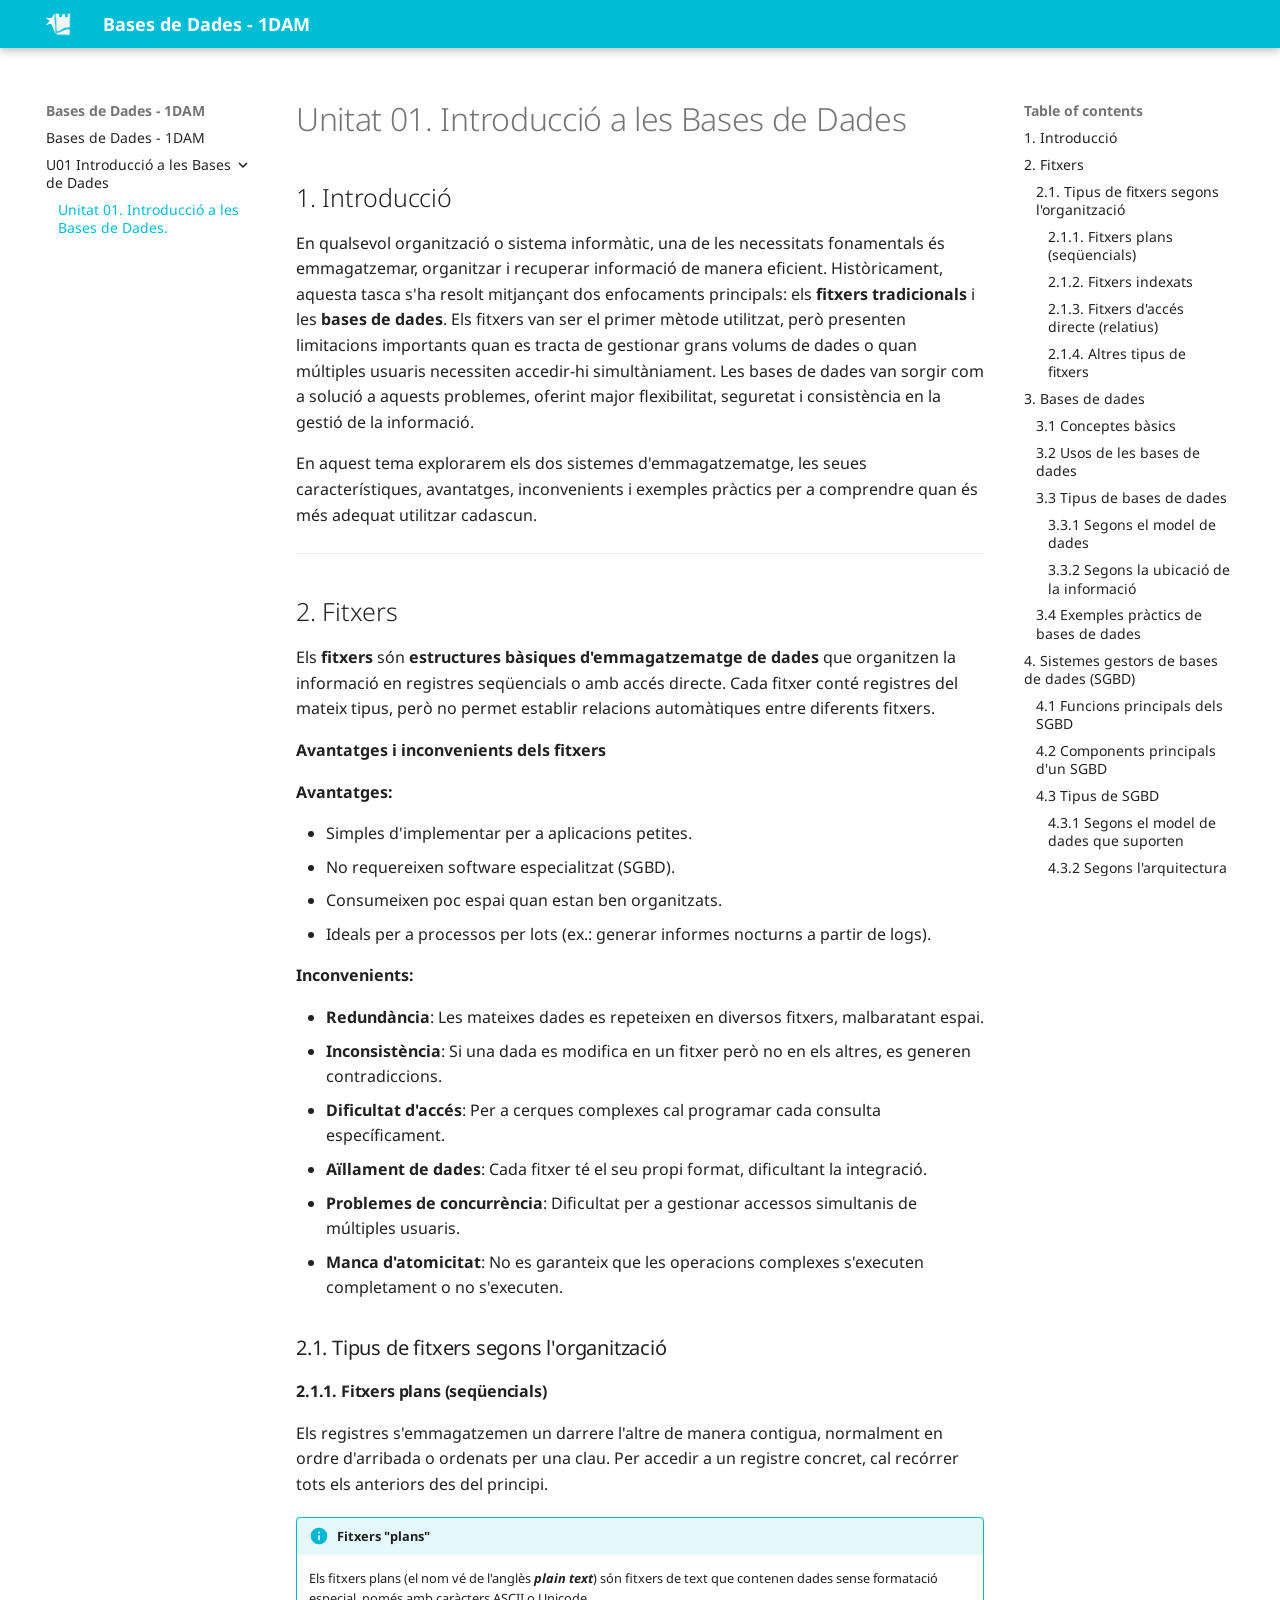
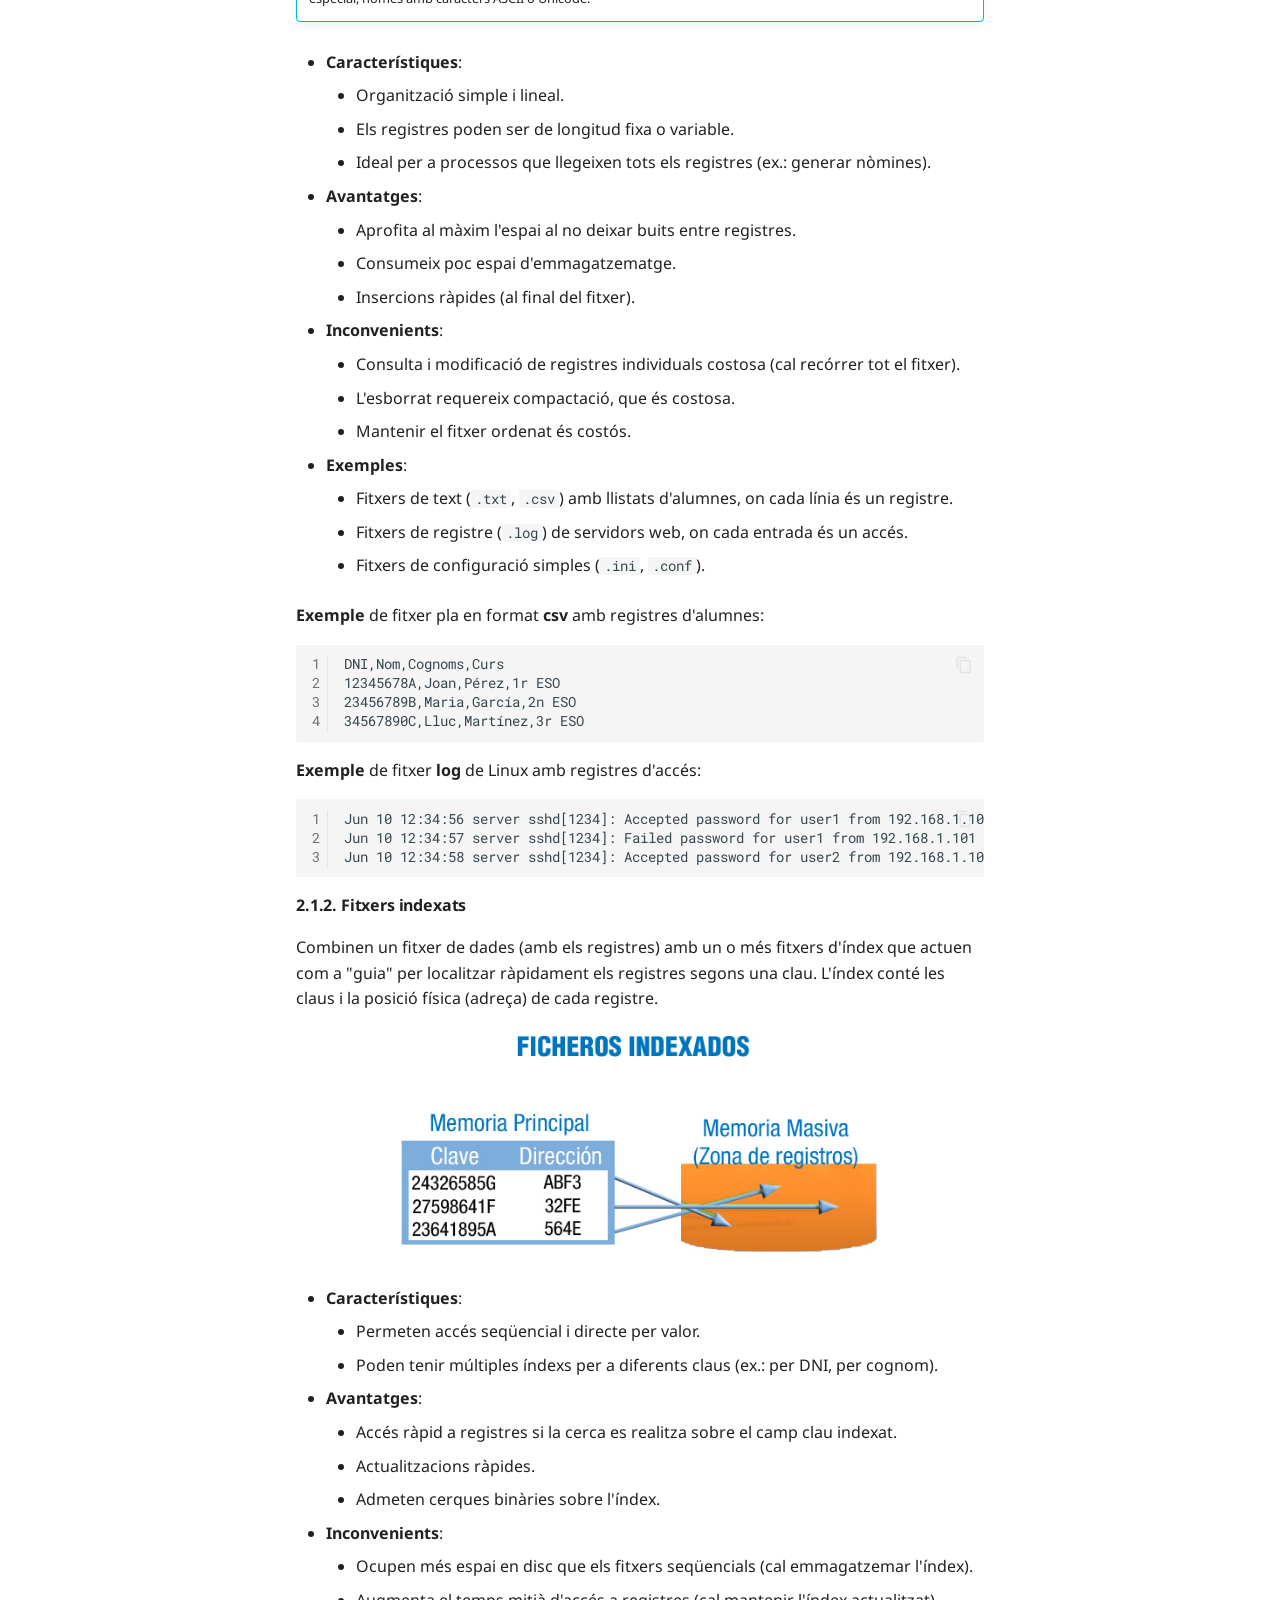
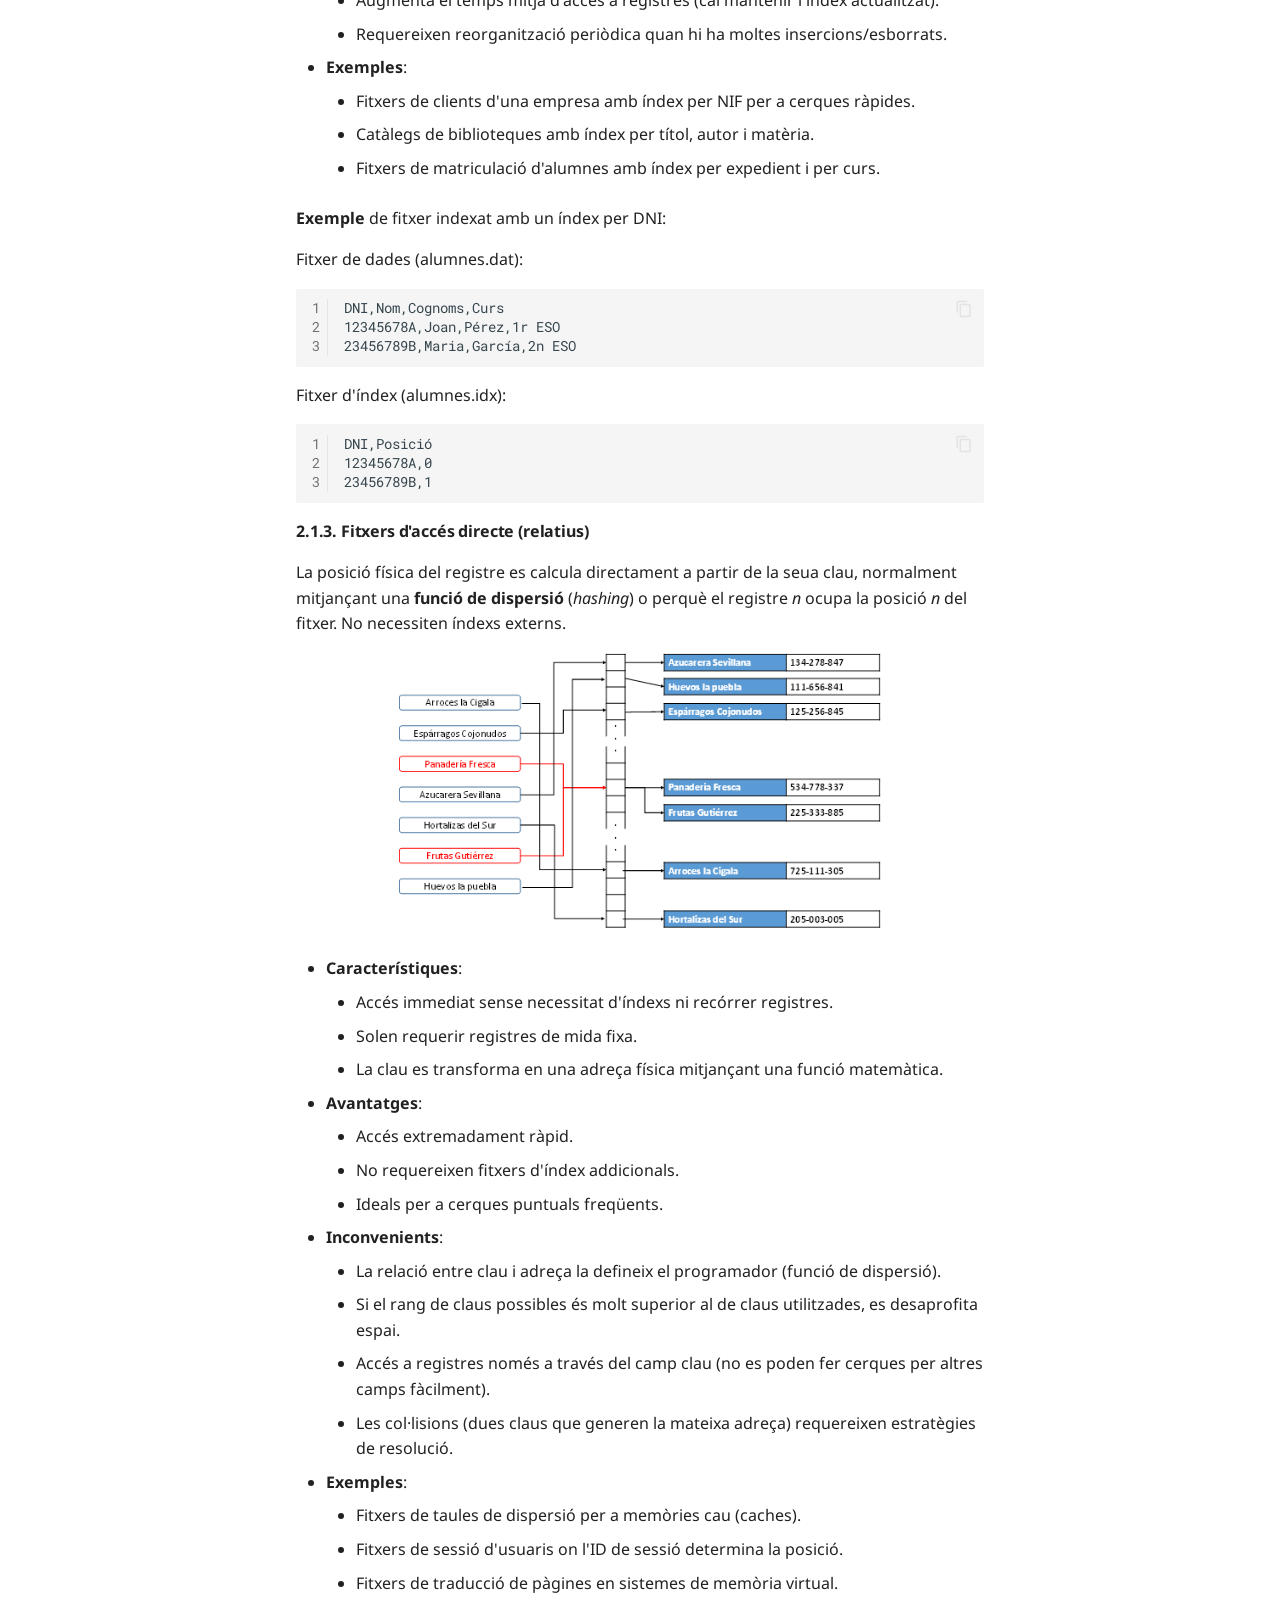
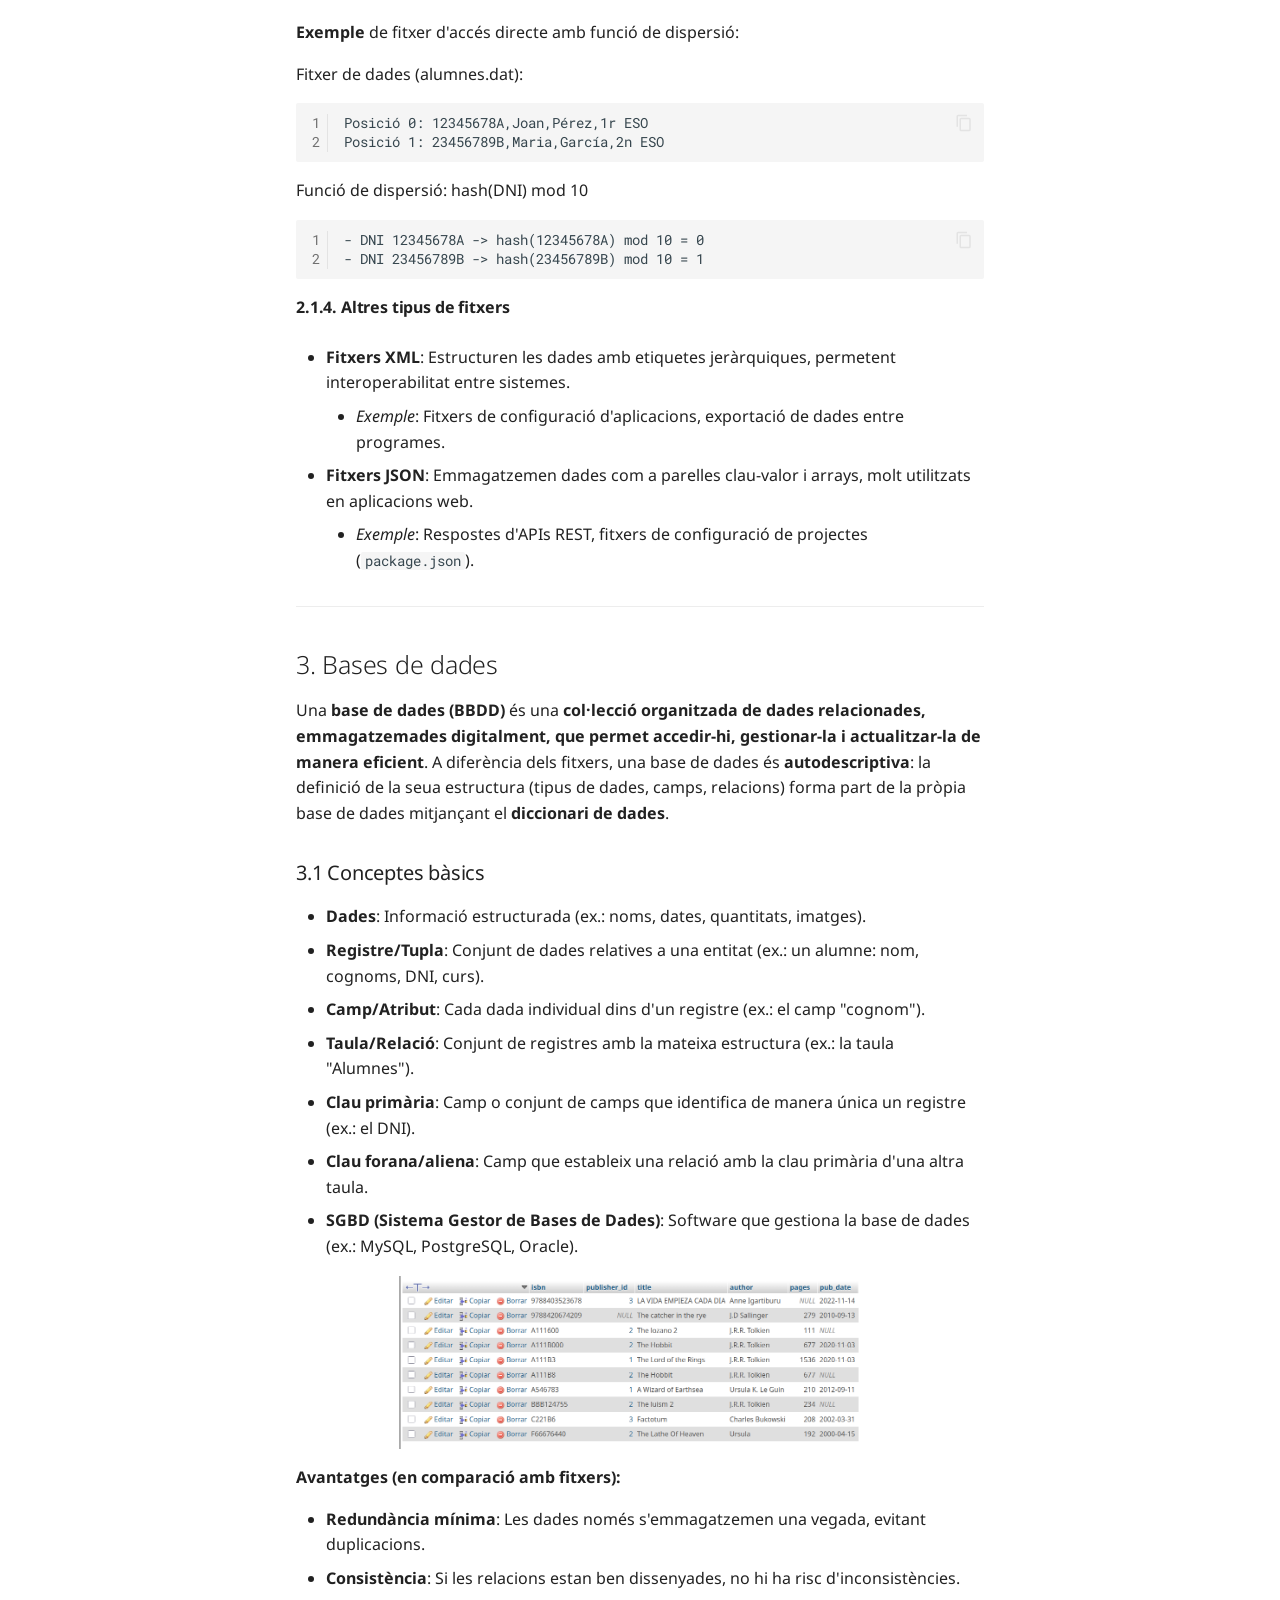
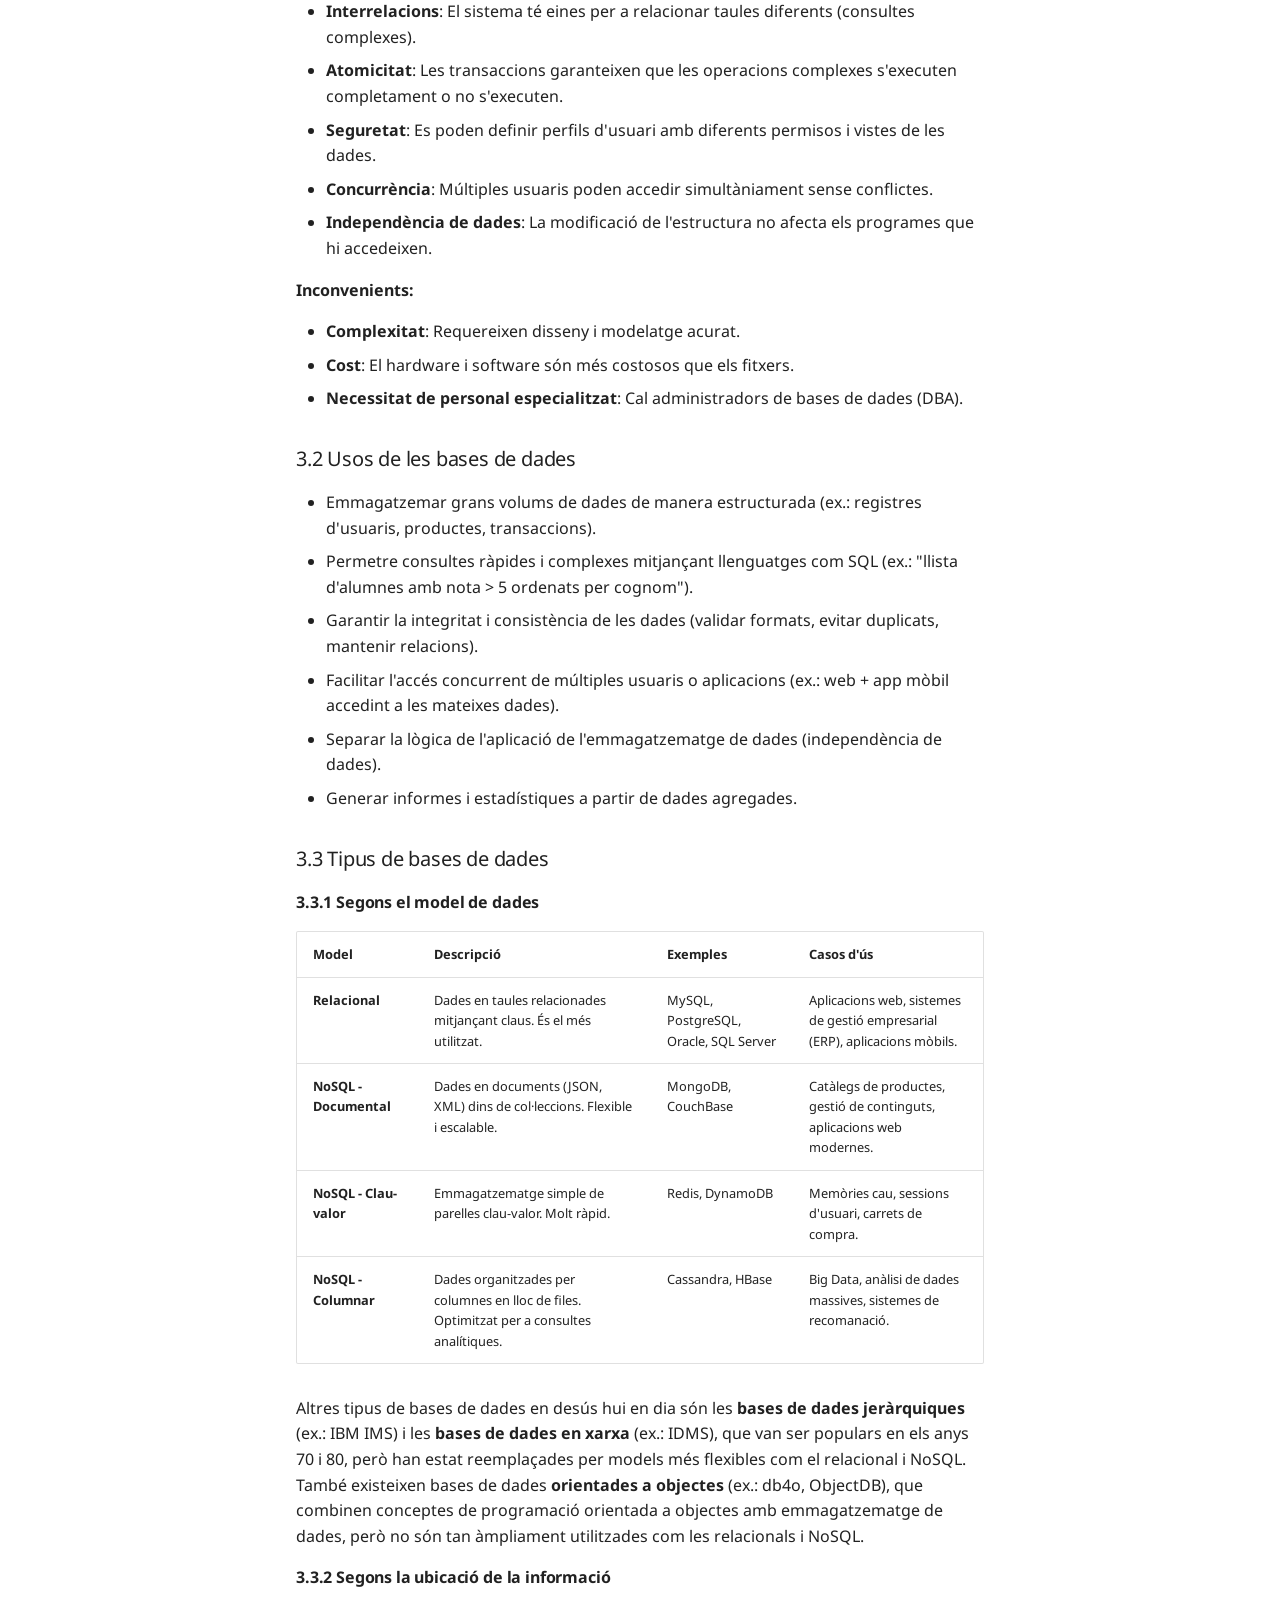
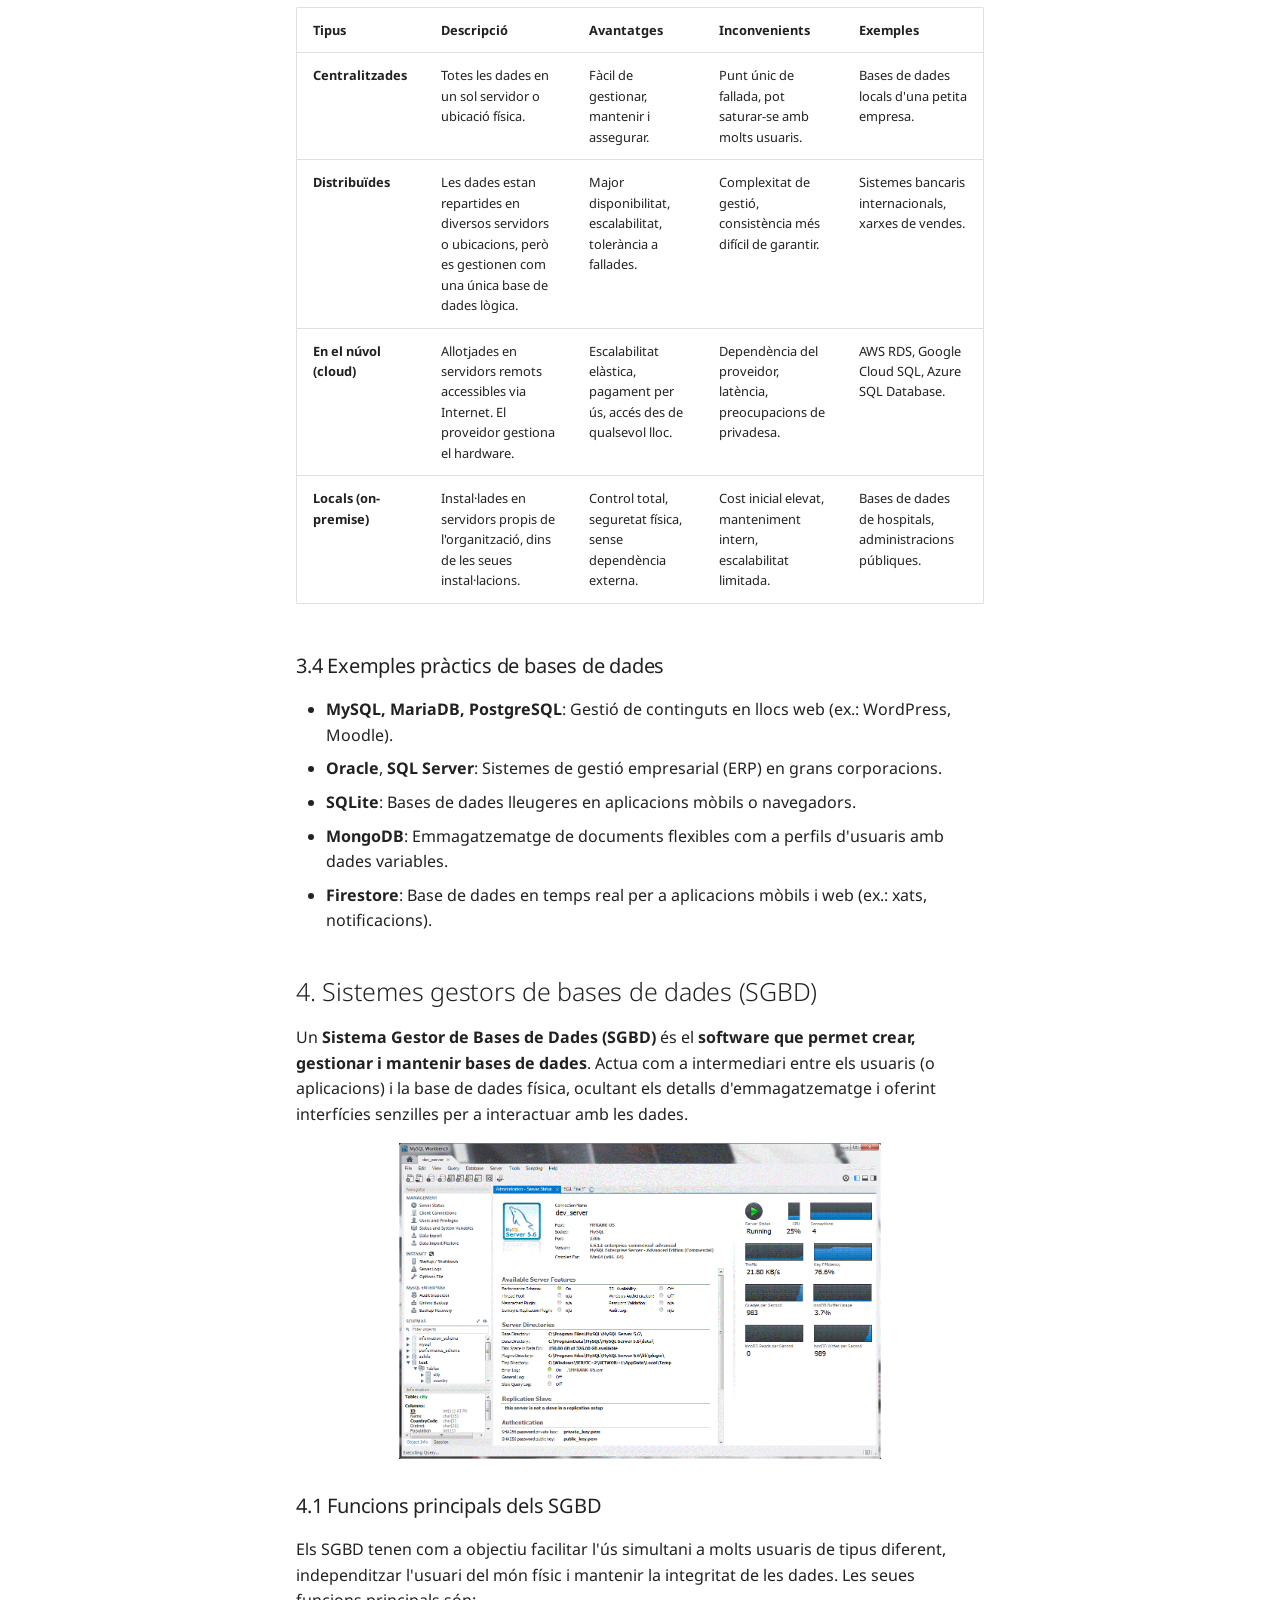
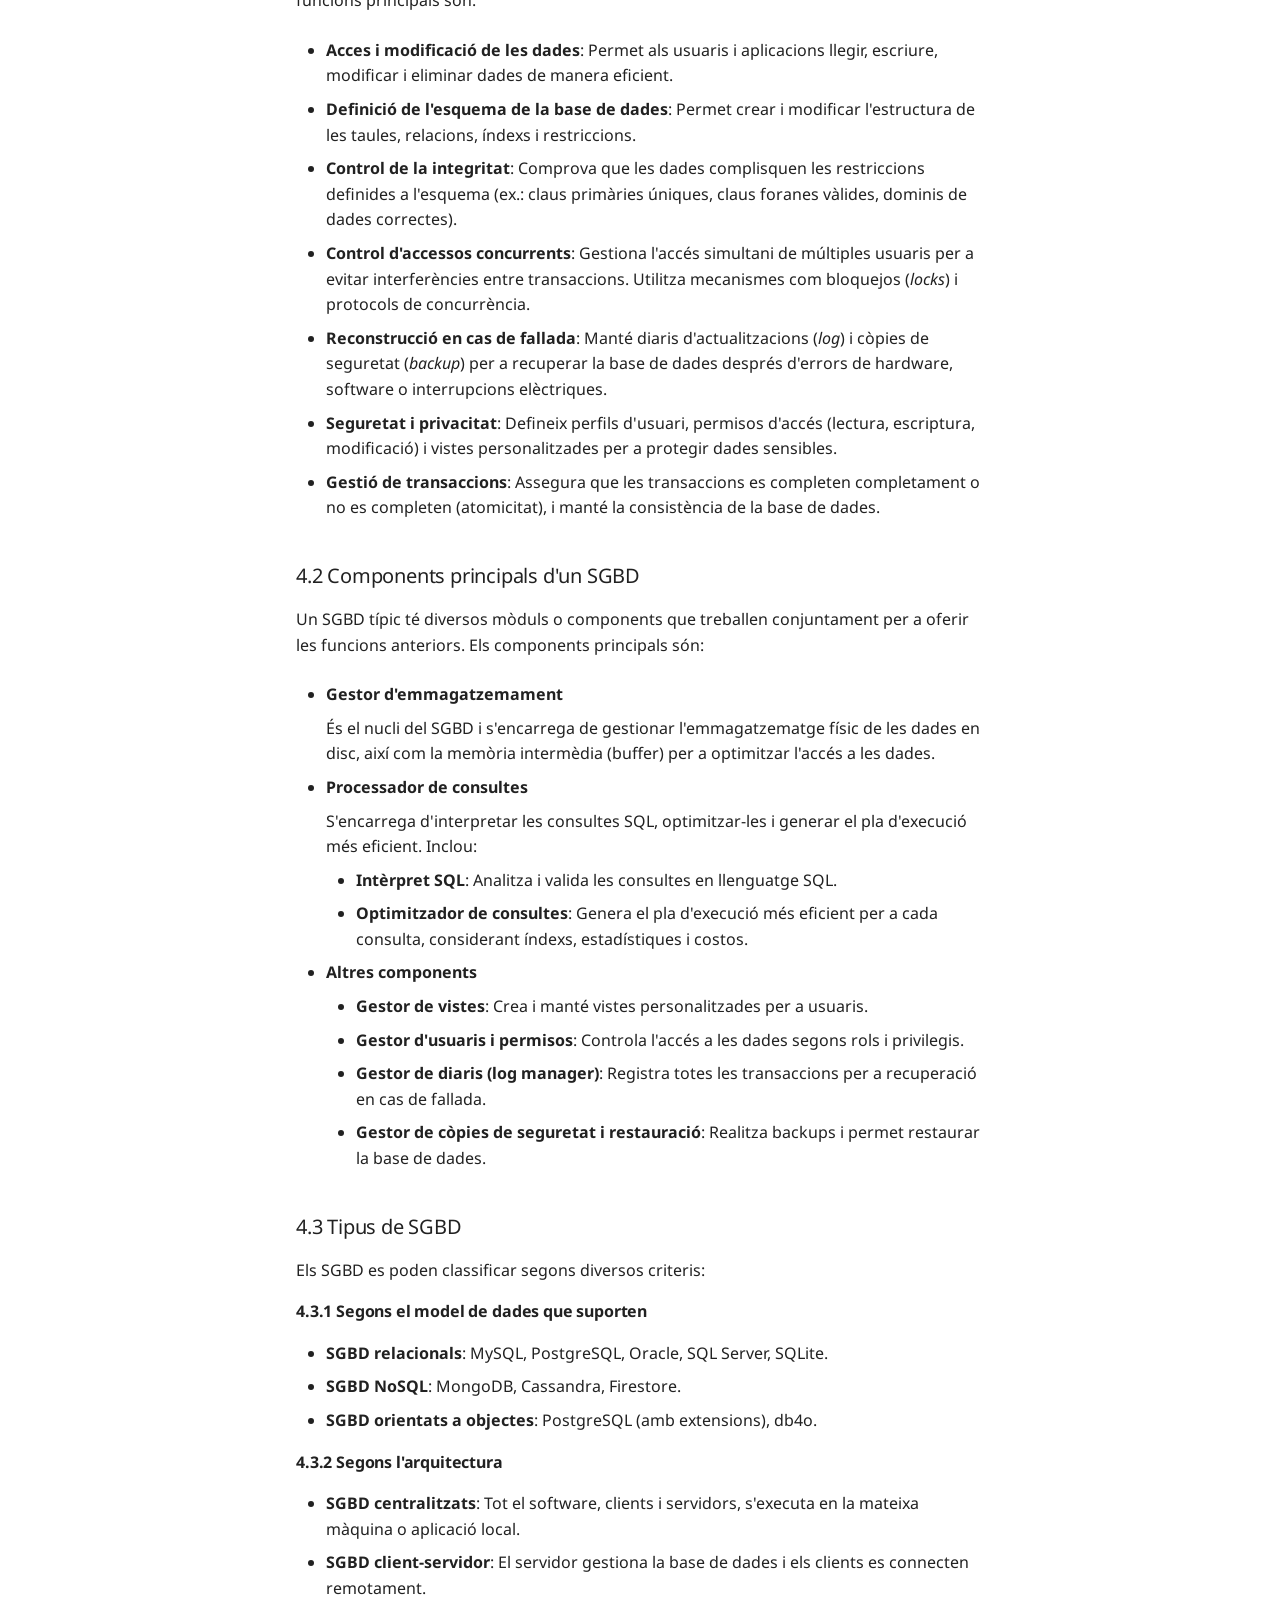
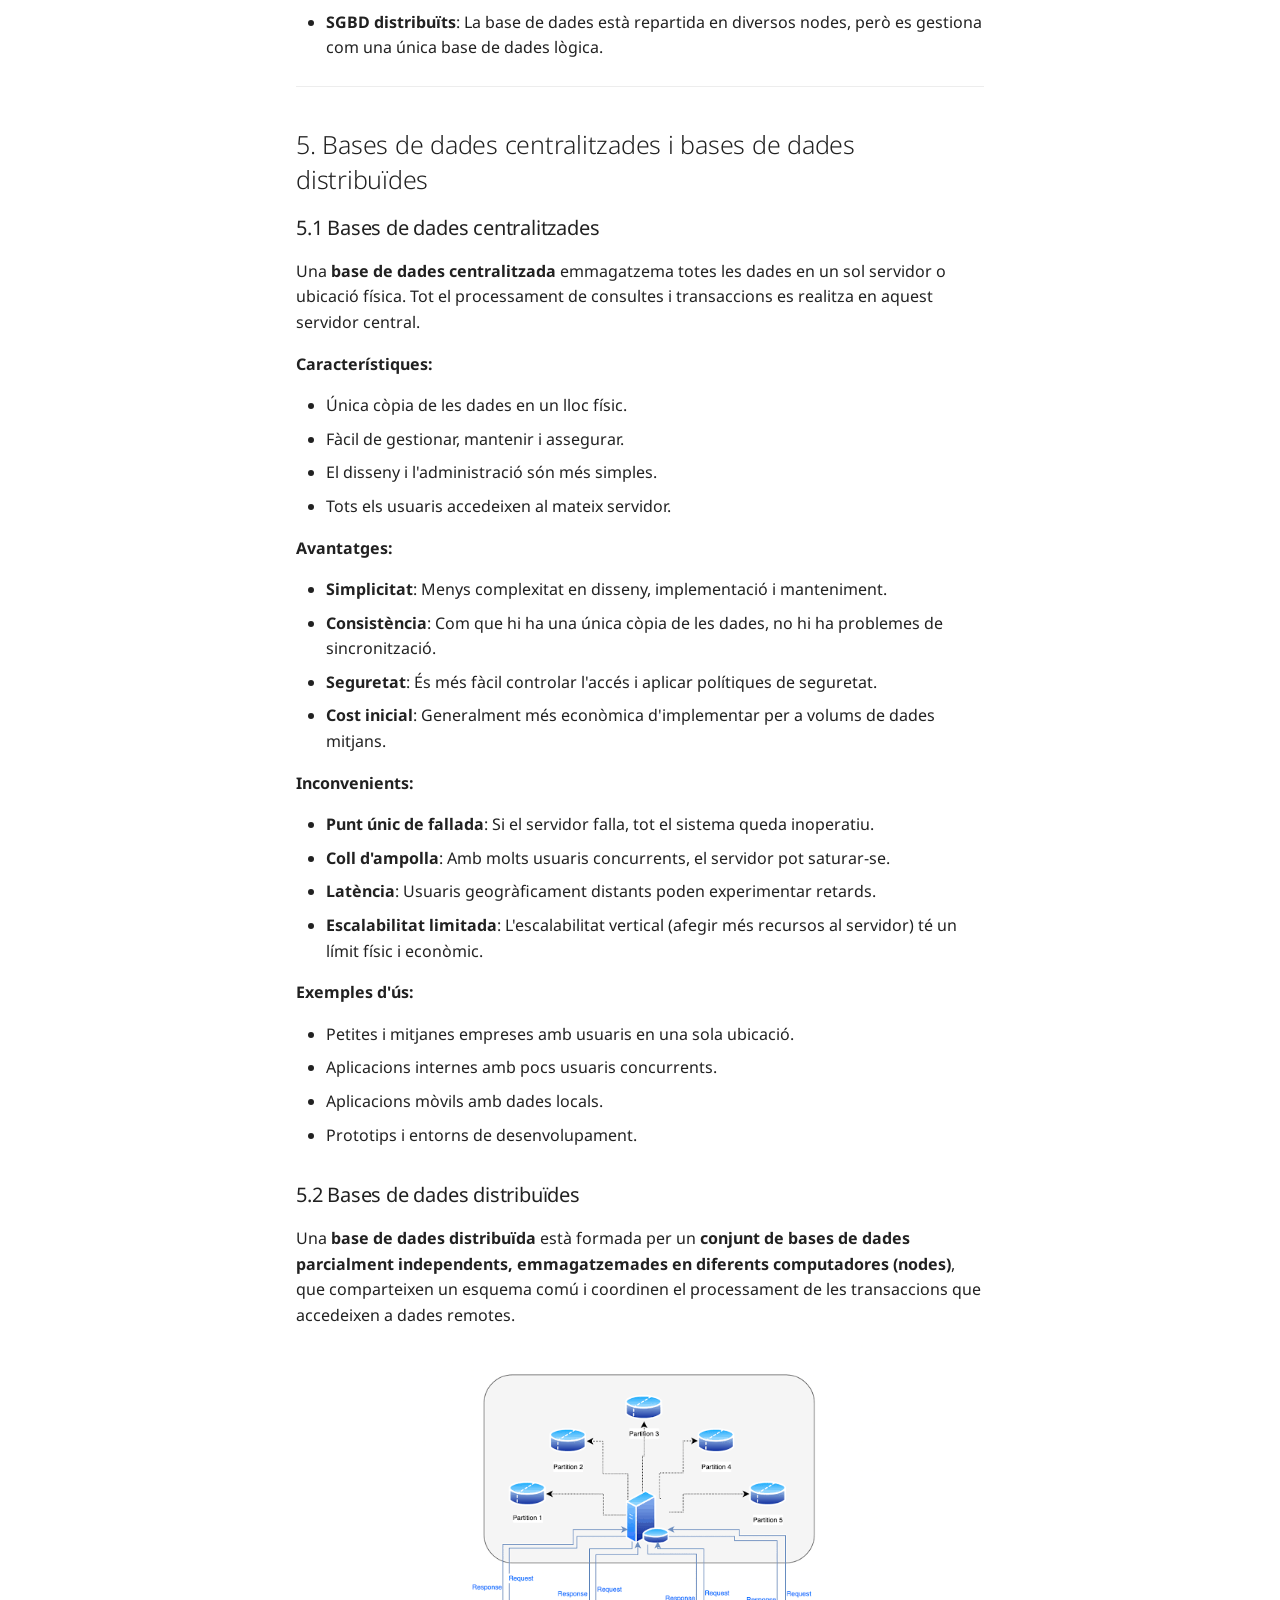
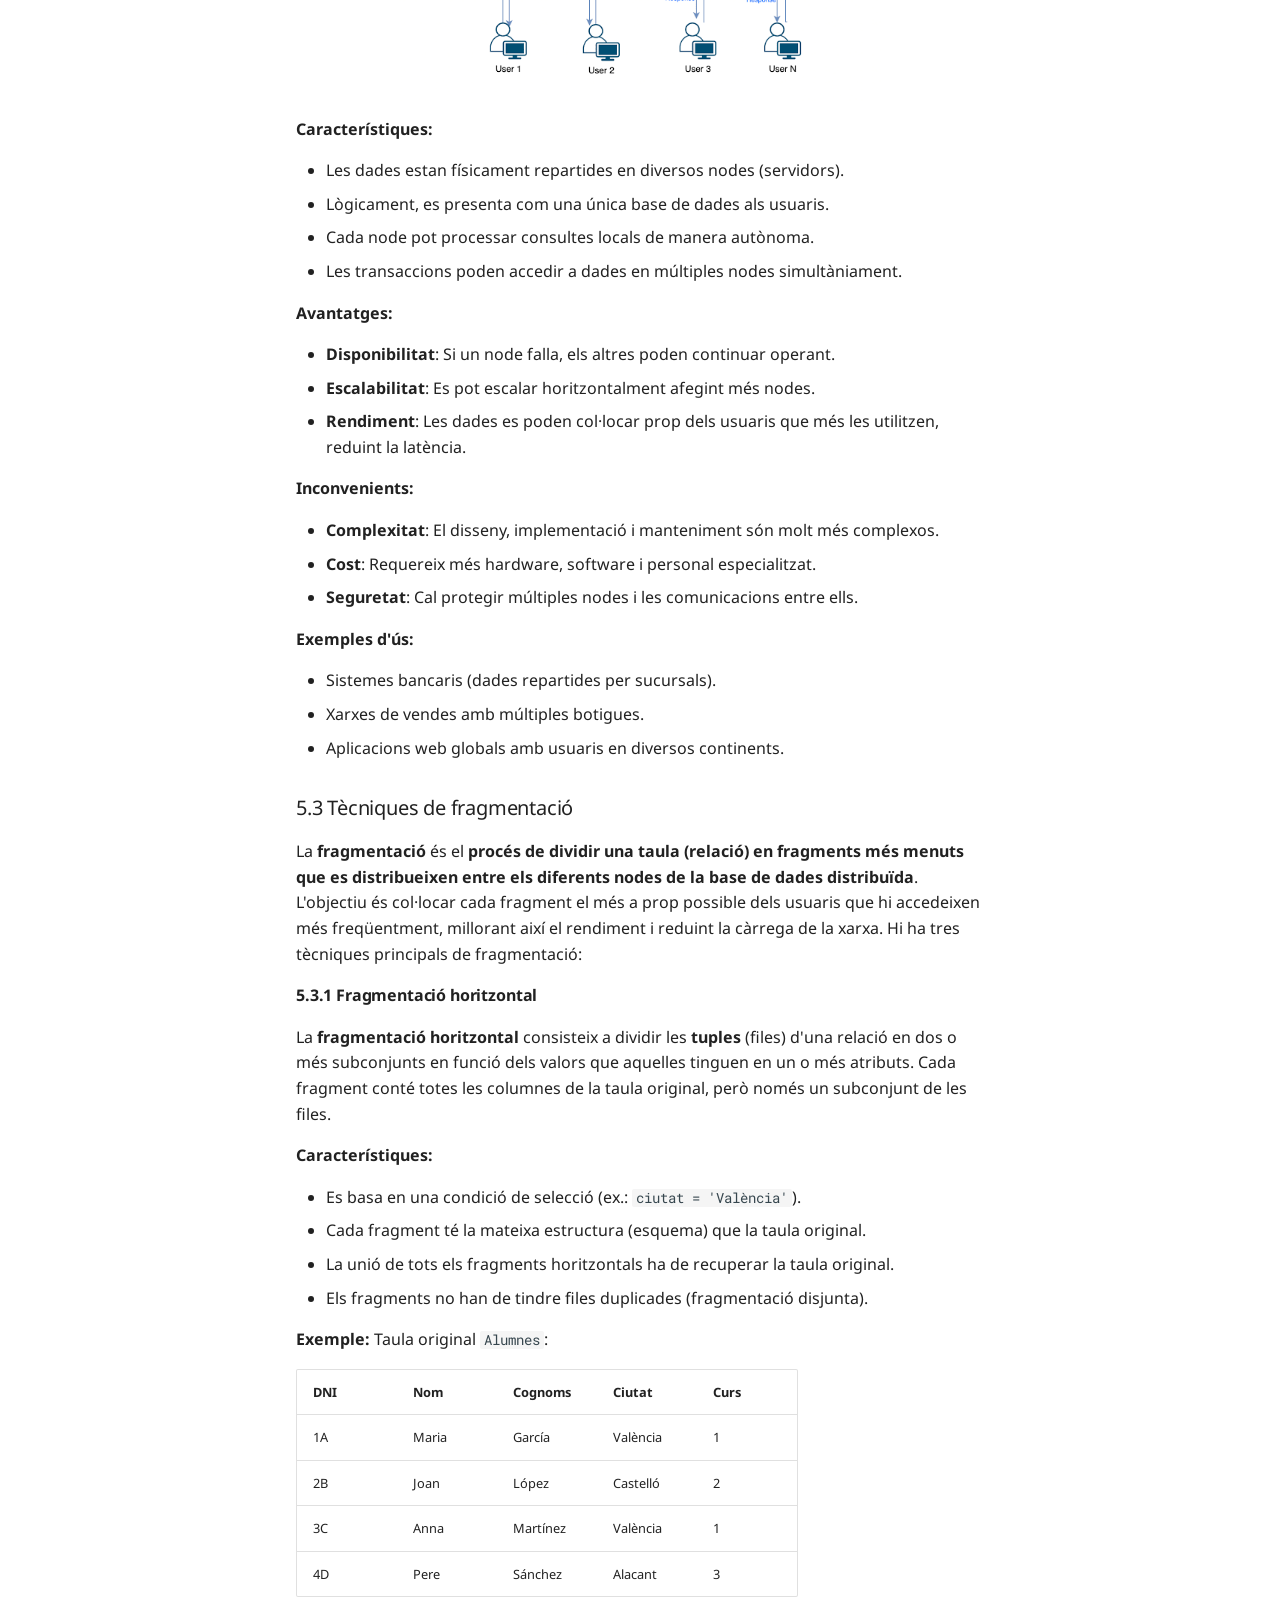
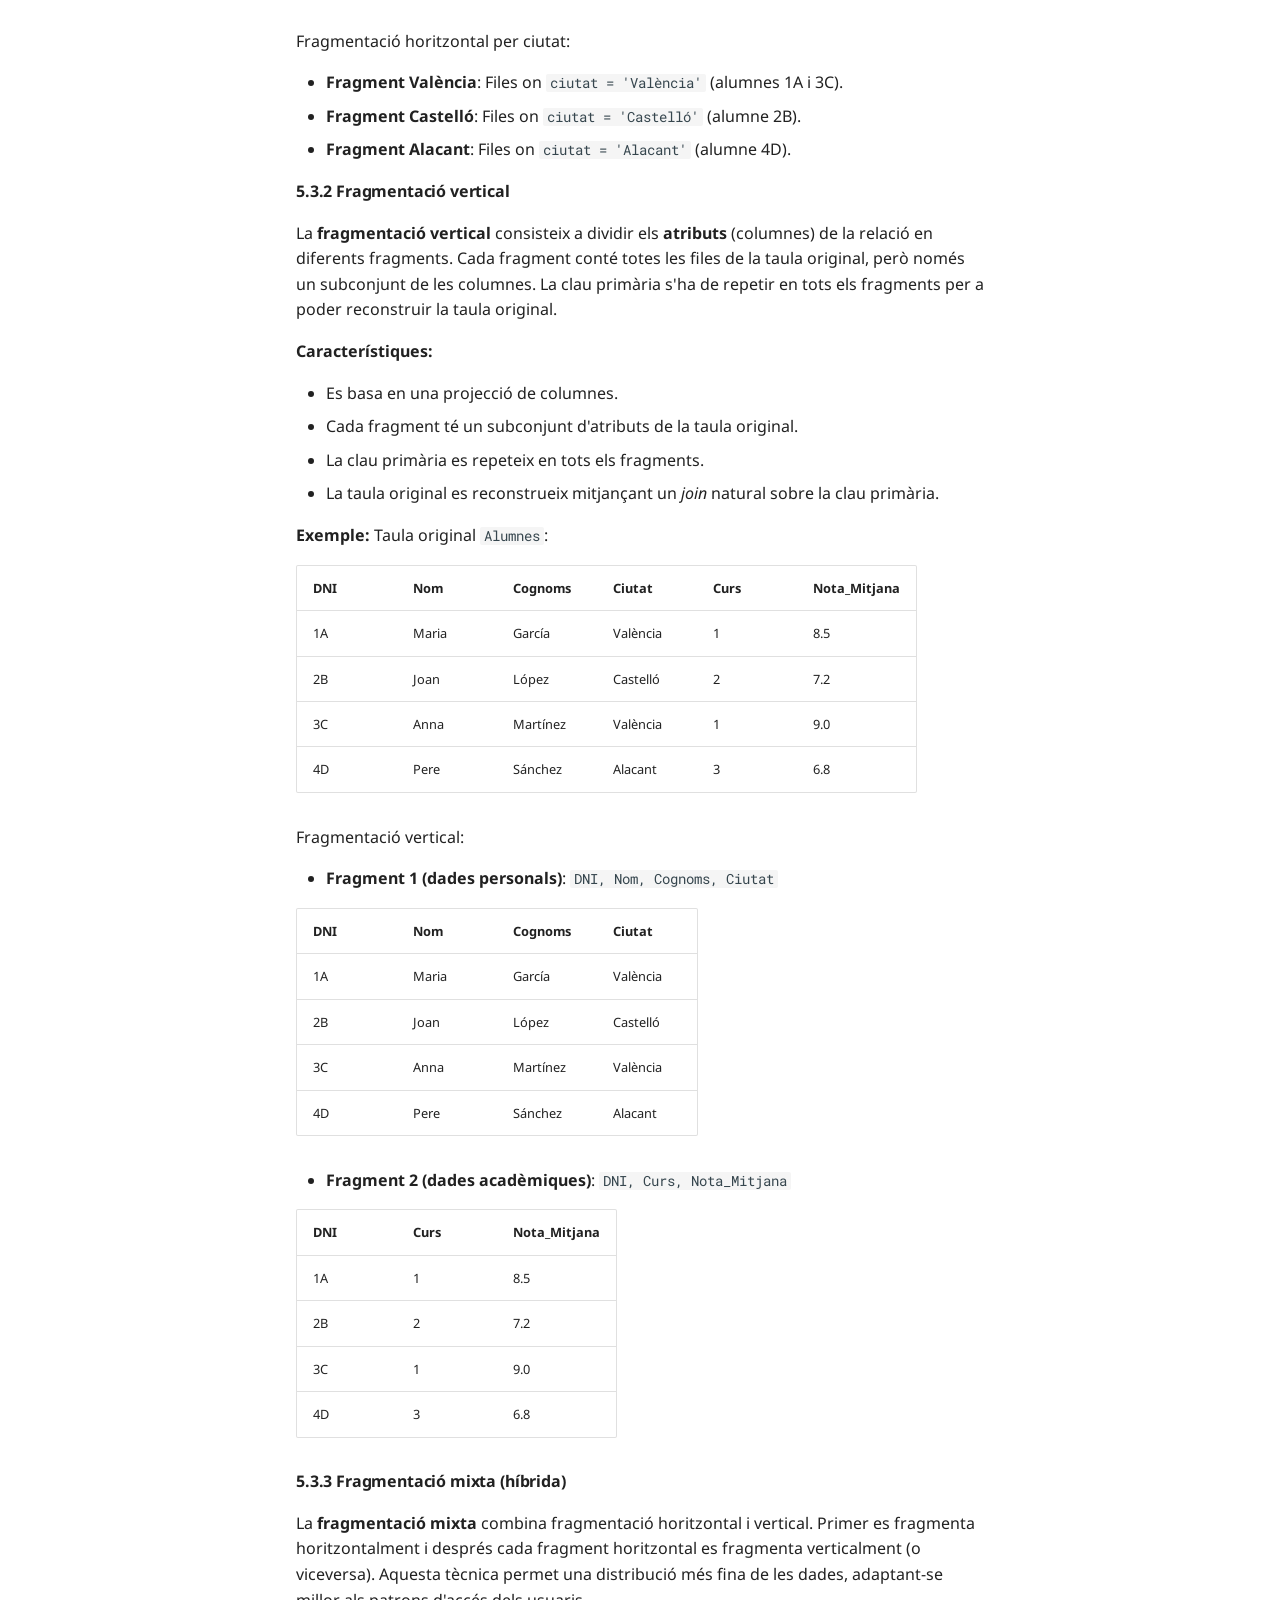
==== U01 Introducció a les Bases de Dades/UD1/index.html @ 878493d3 "first commit" ====
<!DOCTYPE html><html lang="en" class="no-js"><head>
    
      <meta charset="utf-8">
      <meta name="viewport" content="width=device-width,initial-scale=1">
      
      
        <meta name="author" content="Ricardo Sánchez">
      
      
      
        <link rel="prev" href="../..">
      
      
      
      <link rel="icon" href="../../assets/images/favicon.png">
      <meta name="generator" content="mkdocs-1.5.3, mkdocs-material-9.4.0">
    
    
      
        <title>Unitat 01. Introducció a les Bases de Dades. - Bases de Dades - 1DAM</title>
      
    
    
      <link rel="stylesheet" href="../../assets/stylesheets/main.9f615399.min.css">
      
        
        <link rel="stylesheet" href="../../assets/stylesheets/palette.649f08f9.min.css">
      
      


    
    
      
    
    
      
        
        
        <link rel="preconnect" href="https://fonts.gstatic.com" crossorigin="">
        <link rel="stylesheet" href="https://fonts.googleapis.com/css?family=Noto+Sans:300,300i,400,400i,700,700i%7CRoboto+Mono:400,400i,700,700i&amp;display=fallback">
        <style>:root{--md-text-font:"Noto Sans";--md-code-font:"Roboto Mono"}</style>
      
    
    
      <link rel="stylesheet" href="../../stylesheets/my.css">
    
    <script>__md_scope=new URL("../..",location),__md_hash=e=>[...e].reduce((e,_)=>(e<<5)-e+_.charCodeAt(0),0),__md_get=(e,_=localStorage,t=__md_scope)=>JSON.parse(_.getItem(t.pathname+"."+e)),__md_set=(e,_,t=localStorage,a=__md_scope)=>{try{t.setItem(a.pathname+"."+e,JSON.stringify(_))}catch(e){}}</script>
    
      

    
    
    
  <link href="../../assets/stylesheets/glightbox.min.css" rel="stylesheet"><script src="../../assets/javascripts/glightbox.min.js"></script><style id="glightbox-style">
            html.glightbox-open { overflow: initial; height: 100%; }
            .gslide-title { margin-top: 0px; user-select: text; }
            .gslide-desc { color: #666; user-select: text; }
            .gslide-image img { background: white; }
            .gscrollbar-fixer { padding-right: 15px; }
            .gdesc-inner { font-size: 0.75rem; }
            body[data-md-color-scheme="slate"] .gdesc-inner { background: var(--md-default-bg-color); }
            body[data-md-color-scheme="slate"] .gslide-title { color: var(--md-default-fg-color); }
            body[data-md-color-scheme="slate"] .gslide-desc { color: var(--md-default-fg-color); }
        </style></head>
  
  
    
    
    
    
    
    <body dir="ltr" data-md-color-scheme="default" data-md-color-primary="cyan" data-md-color-accent="amber">
  
    
    
    <input class="md-toggle" data-md-toggle="drawer" type="checkbox" id="__drawer" autocomplete="off">
    <input class="md-toggle" data-md-toggle="search" type="checkbox" id="__search" autocomplete="off">
    <label class="md-overlay" for="__drawer"></label>
    <div data-md-component="skip">
      
        
        <a href="#unitat-01-introduccio-a-les-bases-de-dades" class="md-skip">
          Skip to content
        </a>
      
    </div>
    <div data-md-component="announce">
      
    </div>
    
    
      

  

<header class="md-header md-header--shadow" data-md-component="header">
  <nav class="md-header__inner md-grid" aria-label="Header">
    <a href="../.." title="Bases de Dades - 1DAM" class="md-header__button md-logo" aria-label="Bases de Dades - 1DAM" data-md-component="logo">
      
  <img src="../../stylesheets/logo_me_blanc.png" alt="logo">

    </a>
    <label class="md-header__button md-icon" for="__drawer">
      
      <svg xmlns="http://www.w3.org/2000/svg" viewBox="0 0 24 24"><path d="M3 6h18v2H3V6m0 5h18v2H3v-2m0 5h18v2H3v-2Z"></path></svg>
    </label>
    <div class="md-header__title" data-md-component="header-title">
      <div class="md-header__ellipsis">
        <div class="md-header__topic">
          <span class="md-ellipsis">
            Bases de Dades - 1DAM
          </span>
        </div>
        <div class="md-header__topic" data-md-component="header-topic">
          <span class="md-ellipsis">
            
              Unitat 01. Introducció a les Bases de Dades.
            
          </span>
        </div>
      </div>
    </div>
    
      
    
    
    
    
  </nav>
  
</header>
    
    <div class="md-container" data-md-component="container">
      
      
        
          
        
      
      <main class="md-main" data-md-component="main">
        <div class="md-main__inner md-grid">
          
            
              
              <div class="md-sidebar md-sidebar--primary" data-md-component="sidebar" data-md-type="navigation">
                <div class="md-sidebar__scrollwrap">
                  <div class="md-sidebar__inner">
                    



<nav class="md-nav md-nav--primary" aria-label="Navigation" data-md-level="0">
  <label class="md-nav__title" for="__drawer">
    <a href="../.." title="Bases de Dades - 1DAM" class="md-nav__button md-logo" aria-label="Bases de Dades - 1DAM" data-md-component="logo">
      
  <img src="../../stylesheets/logo_me_blanc.png" alt="logo">

    </a>
    Bases de Dades - 1DAM
  </label>
  
  <ul class="md-nav__list" data-md-scrollfix="">
    
      
      
  
  
  
    <li class="md-nav__item">
      <a href="../.." class="md-nav__link">
        
  
  <span class="md-ellipsis">
    Bases de Dades - 1DAM
  </span>
  

      </a>
    </li>
  

    
      
      
  
  
    
  
  
    
    
    
    <li class="md-nav__item md-nav__item--active md-nav__item--nested">
      
        
        
        
        
        <input class="md-nav__toggle md-toggle " type="checkbox" id="__nav_2" checked="">
        
          <label class="md-nav__link" for="__nav_2" id="__nav_2_label" tabindex="0">
            
  
  <span class="md-ellipsis">
    U01 Introducció a les Bases de Dades
  </span>
  

            <span class="md-nav__icon md-icon"></span>
          </label>
        
        <nav class="md-nav" data-md-level="1" aria-labelledby="__nav_2_label" aria-expanded="true">
          <label class="md-nav__title" for="__nav_2">
            <span class="md-nav__icon md-icon"></span>
            U01 Introducció a les Bases de Dades
          </label>
          <ul class="md-nav__list" data-md-scrollfix="">
            
              
                
  
  
    
  
  
    <li class="md-nav__item md-nav__item--active">
      
      <input class="md-nav__toggle md-toggle" type="checkbox" id="__toc">
      
      
        
      
      
        <label class="md-nav__link md-nav__link--active" for="__toc">
          
  
  <span class="md-ellipsis">
    Unitat 01. Introducció a les Bases de Dades.
  </span>
  

          <span class="md-nav__icon md-icon"></span>
        </label>
      
      <a href="./" class="md-nav__link md-nav__link--active">
        
  
  <span class="md-ellipsis">
    Unitat 01. Introducció a les Bases de Dades.
  </span>
  

      </a>
      
        

<nav class="md-nav md-nav--secondary" aria-label="Table of contents">
  
  
  
    
  
  
    <label class="md-nav__title" for="__toc">
      <span class="md-nav__icon md-icon"></span>
      Table of contents
    </label>
    <ul class="md-nav__list" data-md-component="toc" data-md-scrollfix="">
      
        <li class="md-nav__item">
  <a href="#1-introduccio" class="md-nav__link">
    1. Introducció
  </a>
  
</li>
      
        <li class="md-nav__item">
  <a href="#2-fitxers" class="md-nav__link">
    2. Fitxers
  </a>
  
    <nav class="md-nav" aria-label="2. Fitxers">
      <ul class="md-nav__list">
        
          <li class="md-nav__item">
  <a href="#21-tipus-de-fitxers-segons-lorganitzacio" class="md-nav__link">
    2.1. Tipus de fitxers segons l'organització
  </a>
  
    <nav class="md-nav" aria-label="2.1. Tipus de fitxers segons l'organització">
      <ul class="md-nav__list">
        
          <li class="md-nav__item">
  <a href="#211-fitxers-plans-sequencials" class="md-nav__link">
    2.1.1. Fitxers plans (seqüencials)
  </a>
  
</li>
        
          <li class="md-nav__item">
  <a href="#212-fitxers-indexats" class="md-nav__link">
    2.1.2. Fitxers indexats
  </a>
  
</li>
        
          <li class="md-nav__item">
  <a href="#213-fitxers-dacces-directe-relatius" class="md-nav__link">
    2.1.3. Fitxers d'accés directe (relatius)
  </a>
  
</li>
        
          <li class="md-nav__item">
  <a href="#214-altres-tipus-de-fitxers" class="md-nav__link">
    2.1.4. Altres tipus de fitxers
  </a>
  
</li>
        
      </ul>
    </nav>
  
</li>
        
      </ul>
    </nav>
  
</li>
      
        <li class="md-nav__item">
  <a href="#3-bases-de-dades" class="md-nav__link">
    3. Bases de dades
  </a>
  
    <nav class="md-nav" aria-label="3. Bases de dades">
      <ul class="md-nav__list">
        
          <li class="md-nav__item">
  <a href="#31-conceptes-basics" class="md-nav__link">
    3.1 Conceptes bàsics
  </a>
  
</li>
        
          <li class="md-nav__item">
  <a href="#32-usos-de-les-bases-de-dades" class="md-nav__link">
    3.2 Usos de les bases de dades
  </a>
  
</li>
        
          <li class="md-nav__item">
  <a href="#33-tipus-de-bases-de-dades" class="md-nav__link">
    3.3 Tipus de bases de dades
  </a>
  
    <nav class="md-nav" aria-label="3.3 Tipus de bases de dades">
      <ul class="md-nav__list">
        
          <li class="md-nav__item">
  <a href="#331-segons-el-model-de-dades" class="md-nav__link">
    3.3.1 Segons el model de dades
  </a>
  
</li>
        
          <li class="md-nav__item">
  <a href="#332-segons-la-ubicacio-de-la-informacio" class="md-nav__link">
    3.3.2 Segons la ubicació de la informació
  </a>
  
</li>
        
      </ul>
    </nav>
  
</li>
        
          <li class="md-nav__item">
  <a href="#34-exemples-practics-de-bases-de-dades" class="md-nav__link">
    3.4 Exemples pràctics de bases de dades
  </a>
  
</li>
        
      </ul>
    </nav>
  
</li>
      
        <li class="md-nav__item">
  <a href="#4-sistemes-gestors-de-bases-de-dades-sgbd" class="md-nav__link">
    4. Sistemes gestors de bases de dades (SGBD)
  </a>
  
    <nav class="md-nav" aria-label="4. Sistemes gestors de bases de dades (SGBD)">
      <ul class="md-nav__list">
        
          <li class="md-nav__item">
  <a href="#41-funcions-principals-dels-sgbd" class="md-nav__link">
    4.1 Funcions principals dels SGBD
  </a>
  
</li>
        
          <li class="md-nav__item">
  <a href="#42-components-principals-dun-sgbd" class="md-nav__link">
    4.2 Components principals d'un SGBD
  </a>
  
</li>
        
          <li class="md-nav__item">
  <a href="#43-tipus-de-sgbd" class="md-nav__link">
    4.3 Tipus de SGBD
  </a>
  
    <nav class="md-nav" aria-label="4.3 Tipus de SGBD">
      <ul class="md-nav__list">
        
          <li class="md-nav__item">
  <a href="#431-segons-el-model-de-dades-que-suporten" class="md-nav__link">
    4.3.1 Segons el model de dades que suporten
  </a>
  
</li>
        
          <li class="md-nav__item">
  <a href="#432-segons-larquitectura" class="md-nav__link">
    4.3.2 Segons l'arquitectura
  </a>
  
</li>
        
      </ul>
    </nav>
  
</li>
        
      </ul>
    </nav>
  
</li>
      
        <li class="md-nav__item">
  <a href="#5-bases-de-dades-centralitzades-i-bases-de-dades-distribuides" class="md-nav__link">
    5. Bases de dades centralitzades i bases de dades distribuïdes
  </a>
  
    <nav class="md-nav" aria-label="5. Bases de dades centralitzades i bases de dades distribuïdes">
      <ul class="md-nav__list">
        
          <li class="md-nav__item">
  <a href="#51-bases-de-dades-centralitzades" class="md-nav__link">
    5.1 Bases de dades centralitzades
  </a>
  
</li>
        
          <li class="md-nav__item">
  <a href="#52-bases-de-dades-distribuides" class="md-nav__link">
    5.2 Bases de dades distribuïdes
  </a>
  
</li>
        
          <li class="md-nav__item">
  <a href="#53-tecniques-de-fragmentacio" class="md-nav__link">
    5.3 Tècniques de fragmentació
  </a>
  
    <nav class="md-nav" aria-label="5.3 Tècniques de fragmentació">
      <ul class="md-nav__list">
        
          <li class="md-nav__item">
  <a href="#531-fragmentacio-horitzontal" class="md-nav__link">
    5.3.1 Fragmentació horitzontal
  </a>
  
</li>
        
          <li class="md-nav__item">
  <a href="#532-fragmentacio-vertical" class="md-nav__link">
    5.3.2 Fragmentació vertical
  </a>
  
</li>
        
          <li class="md-nav__item">
  <a href="#533-fragmentacio-mixta-hibrida" class="md-nav__link">
    5.3.3 Fragmentació mixta (híbrida)
  </a>
  
</li>
        
      </ul>
    </nav>
  
</li>
        
      </ul>
    </nav>
  
</li>
      
        <li class="md-nav__item">
  <a href="#6-legislacio-espanyola-i-europea-sobre-proteccio-de-dades" class="md-nav__link">
    6. Legislació espanyola i europea sobre protecció de dades
  </a>
  
    <nav class="md-nav" aria-label="6. Legislació espanyola i europea sobre protecció de dades">
      <ul class="md-nav__list">
        
          <li class="md-nav__item">
  <a href="#61-marc-normatiu-europeu-el-rgpd" class="md-nav__link">
    6.1 Marc normatiu europeu: el RGPD
  </a>
  
</li>
        
          <li class="md-nav__item">
  <a href="#62-marc-normatiu-espanyol-la-lopdgdd" class="md-nav__link">
    6.2 Marc normatiu espanyol: la LOPDGDD
  </a>
  
</li>
        
          <li class="md-nav__item">
  <a href="#63-sancions-i-incompliments" class="md-nav__link">
    6.3 Sancions i incompliments
  </a>
  
</li>
        
          <li class="md-nav__item">
  <a href="#64-implicacions-per-a-bases-de-dades" class="md-nav__link">
    6.4 Implicacions per a bases de dades
  </a>
  
</li>
        
      </ul>
    </nav>
  
</li>
      
        <li class="md-nav__item">
  <a href="#7-big-data-introduccio-analisi-de-dades-i-intelligencia-de-negocis" class="md-nav__link">
    7. Big Data: introducció, anàlisi de dades i intel·ligència de negocis
  </a>
  
    <nav class="md-nav" aria-label="7. Big Data: introducció, anàlisi de dades i intel·ligència de negocis">
      <ul class="md-nav__list">
        
          <li class="md-nav__item">
  <a href="#71-introduccio-al-big-data" class="md-nav__link">
    7.1 Introducció al Big Data
  </a>
  
</li>
        
          <li class="md-nav__item">
  <a href="#72-analisi-de-dades-data-analytics" class="md-nav__link">
    7.2 Anàlisi de dades (Data Analytics)
  </a>
  
</li>
        
          <li class="md-nav__item">
  <a href="#73-intelligencia-de-negocis-business-intelligence-bi" class="md-nav__link">
    7.3 Intel·ligència de negocis (Business Intelligence, BI)
  </a>
  
</li>
        
      </ul>
    </nav>
  
</li>
      
    </ul>
  
</nav>
      
    </li>
  

              
            
          </ul>
        </nav>
      
    </li>
  

    
  </ul>
</nav>
                  </div>
                </div>
              </div>
            
            
              
              <div class="md-sidebar md-sidebar--secondary" data-md-component="sidebar" data-md-type="toc">
                <div class="md-sidebar__scrollwrap">
                  <div class="md-sidebar__inner">
                    

<nav class="md-nav md-nav--secondary" aria-label="Table of contents">
  
  
  
    
  
  
    <label class="md-nav__title" for="__toc">
      <span class="md-nav__icon md-icon"></span>
      Table of contents
    </label>
    <ul class="md-nav__list" data-md-component="toc" data-md-scrollfix="">
      
        <li class="md-nav__item">
  <a href="#1-introduccio" class="md-nav__link">
    1. Introducció
  </a>
  
</li>
      
        <li class="md-nav__item">
  <a href="#2-fitxers" class="md-nav__link">
    2. Fitxers
  </a>
  
    <nav class="md-nav" aria-label="2. Fitxers">
      <ul class="md-nav__list">
        
          <li class="md-nav__item">
  <a href="#21-tipus-de-fitxers-segons-lorganitzacio" class="md-nav__link">
    2.1. Tipus de fitxers segons l'organització
  </a>
  
    <nav class="md-nav" aria-label="2.1. Tipus de fitxers segons l'organització">
      <ul class="md-nav__list">
        
          <li class="md-nav__item">
  <a href="#211-fitxers-plans-sequencials" class="md-nav__link">
    2.1.1. Fitxers plans (seqüencials)
  </a>
  
</li>
        
          <li class="md-nav__item">
  <a href="#212-fitxers-indexats" class="md-nav__link">
    2.1.2. Fitxers indexats
  </a>
  
</li>
        
          <li class="md-nav__item">
  <a href="#213-fitxers-dacces-directe-relatius" class="md-nav__link">
    2.1.3. Fitxers d'accés directe (relatius)
  </a>
  
</li>
        
          <li class="md-nav__item">
  <a href="#214-altres-tipus-de-fitxers" class="md-nav__link">
    2.1.4. Altres tipus de fitxers
  </a>
  
</li>
        
      </ul>
    </nav>
  
</li>
        
      </ul>
    </nav>
  
</li>
      
        <li class="md-nav__item">
  <a href="#3-bases-de-dades" class="md-nav__link">
    3. Bases de dades
  </a>
  
    <nav class="md-nav" aria-label="3. Bases de dades">
      <ul class="md-nav__list">
        
          <li class="md-nav__item">
  <a href="#31-conceptes-basics" class="md-nav__link">
    3.1 Conceptes bàsics
  </a>
  
</li>
        
          <li class="md-nav__item">
  <a href="#32-usos-de-les-bases-de-dades" class="md-nav__link">
    3.2 Usos de les bases de dades
  </a>
  
</li>
        
          <li class="md-nav__item">
  <a href="#33-tipus-de-bases-de-dades" class="md-nav__link">
    3.3 Tipus de bases de dades
  </a>
  
    <nav class="md-nav" aria-label="3.3 Tipus de bases de dades">
      <ul class="md-nav__list">
        
          <li class="md-nav__item">
  <a href="#331-segons-el-model-de-dades" class="md-nav__link">
    3.3.1 Segons el model de dades
  </a>
  
</li>
        
          <li class="md-nav__item">
  <a href="#332-segons-la-ubicacio-de-la-informacio" class="md-nav__link">
    3.3.2 Segons la ubicació de la informació
  </a>
  
</li>
        
      </ul>
    </nav>
  
</li>
        
          <li class="md-nav__item">
  <a href="#34-exemples-practics-de-bases-de-dades" class="md-nav__link">
    3.4 Exemples pràctics de bases de dades
  </a>
  
</li>
        
      </ul>
    </nav>
  
</li>
      
        <li class="md-nav__item">
  <a href="#4-sistemes-gestors-de-bases-de-dades-sgbd" class="md-nav__link">
    4. Sistemes gestors de bases de dades (SGBD)
  </a>
  
    <nav class="md-nav" aria-label="4. Sistemes gestors de bases de dades (SGBD)">
      <ul class="md-nav__list">
        
          <li class="md-nav__item">
  <a href="#41-funcions-principals-dels-sgbd" class="md-nav__link">
    4.1 Funcions principals dels SGBD
  </a>
  
</li>
        
          <li class="md-nav__item">
  <a href="#42-components-principals-dun-sgbd" class="md-nav__link">
    4.2 Components principals d'un SGBD
  </a>
  
</li>
        
          <li class="md-nav__item">
  <a href="#43-tipus-de-sgbd" class="md-nav__link">
    4.3 Tipus de SGBD
  </a>
  
    <nav class="md-nav" aria-label="4.3 Tipus de SGBD">
      <ul class="md-nav__list">
        
          <li class="md-nav__item">
  <a href="#431-segons-el-model-de-dades-que-suporten" class="md-nav__link">
    4.3.1 Segons el model de dades que suporten
  </a>
  
</li>
        
          <li class="md-nav__item">
  <a href="#432-segons-larquitectura" class="md-nav__link">
    4.3.2 Segons l'arquitectura
  </a>
  
</li>
        
      </ul>
    </nav>
  
</li>
        
      </ul>
    </nav>
  
</li>
      
        <li class="md-nav__item">
  <a href="#5-bases-de-dades-centralitzades-i-bases-de-dades-distribuides" class="md-nav__link">
    5. Bases de dades centralitzades i bases de dades distribuïdes
  </a>
  
    <nav class="md-nav" aria-label="5. Bases de dades centralitzades i bases de dades distribuïdes">
      <ul class="md-nav__list">
        
          <li class="md-nav__item">
  <a href="#51-bases-de-dades-centralitzades" class="md-nav__link">
    5.1 Bases de dades centralitzades
  </a>
  
</li>
        
          <li class="md-nav__item">
  <a href="#52-bases-de-dades-distribuides" class="md-nav__link">
    5.2 Bases de dades distribuïdes
  </a>
  
</li>
        
          <li class="md-nav__item">
  <a href="#53-tecniques-de-fragmentacio" class="md-nav__link">
    5.3 Tècniques de fragmentació
  </a>
  
    <nav class="md-nav" aria-label="5.3 Tècniques de fragmentació">
      <ul class="md-nav__list">
        
          <li class="md-nav__item">
  <a href="#531-fragmentacio-horitzontal" class="md-nav__link">
    5.3.1 Fragmentació horitzontal
  </a>
  
</li>
        
          <li class="md-nav__item">
  <a href="#532-fragmentacio-vertical" class="md-nav__link">
    5.3.2 Fragmentació vertical
  </a>
  
</li>
        
          <li class="md-nav__item">
  <a href="#533-fragmentacio-mixta-hibrida" class="md-nav__link">
    5.3.3 Fragmentació mixta (híbrida)
  </a>
  
</li>
        
      </ul>
    </nav>
  
</li>
        
      </ul>
    </nav>
  
</li>
      
        <li class="md-nav__item">
  <a href="#6-legislacio-espanyola-i-europea-sobre-proteccio-de-dades" class="md-nav__link">
    6. Legislació espanyola i europea sobre protecció de dades
  </a>
  
    <nav class="md-nav" aria-label="6. Legislació espanyola i europea sobre protecció de dades">
      <ul class="md-nav__list">
        
          <li class="md-nav__item">
  <a href="#61-marc-normatiu-europeu-el-rgpd" class="md-nav__link">
    6.1 Marc normatiu europeu: el RGPD
  </a>
  
</li>
        
          <li class="md-nav__item">
  <a href="#62-marc-normatiu-espanyol-la-lopdgdd" class="md-nav__link">
    6.2 Marc normatiu espanyol: la LOPDGDD
  </a>
  
</li>
        
          <li class="md-nav__item">
  <a href="#63-sancions-i-incompliments" class="md-nav__link">
    6.3 Sancions i incompliments
  </a>
  
</li>
        
          <li class="md-nav__item">
  <a href="#64-implicacions-per-a-bases-de-dades" class="md-nav__link">
    6.4 Implicacions per a bases de dades
  </a>
  
</li>
        
      </ul>
    </nav>
  
</li>
      
        <li class="md-nav__item">
  <a href="#7-big-data-introduccio-analisi-de-dades-i-intelligencia-de-negocis" class="md-nav__link">
    7. Big Data: introducció, anàlisi de dades i intel·ligència de negocis
  </a>
  
    <nav class="md-nav" aria-label="7. Big Data: introducció, anàlisi de dades i intel·ligència de negocis">
      <ul class="md-nav__list">
        
          <li class="md-nav__item">
  <a href="#71-introduccio-al-big-data" class="md-nav__link">
    7.1 Introducció al Big Data
  </a>
  
</li>
        
          <li class="md-nav__item">
  <a href="#72-analisi-de-dades-data-analytics" class="md-nav__link">
    7.2 Anàlisi de dades (Data Analytics)
  </a>
  
</li>
        
          <li class="md-nav__item">
  <a href="#73-intelligencia-de-negocis-business-intelligence-bi" class="md-nav__link">
    7.3 Intel·ligència de negocis (Business Intelligence, BI)
  </a>
  
</li>
        
      </ul>
    </nav>
  
</li>
      
    </ul>
  
</nav>
                  </div>
                </div>
              </div>
            
          
          
            <div class="md-content" data-md-component="content">
              <article class="md-content__inner md-typeset">
                
                  


<h1 id="unitat-01-introduccio-a-les-bases-de-dades">Unitat 01. Introducció a les Bases de Dades</h1>
<h2 id="1-introduccio">1. Introducció</h2>
<p>En qualsevol organització o sistema informàtic, una de les necessitats fonamentals és emmagatzemar, organitzar i recuperar informació de manera eficient. Històricament, aquesta tasca s'ha resolt mitjançant dos enfocaments principals: els <strong>fitxers tradicionals</strong> i les <strong>bases de dades</strong>. Els fitxers van ser el primer mètode utilitzat, però presenten limitacions importants quan es tracta de gestionar grans volums de dades o quan múltiples usuaris necessiten accedir-hi simultàniament. Les bases de dades van sorgir com a solució a aquests problemes, oferint major flexibilitat, seguretat i consistència en la gestió de la informació. </p>
<p>En aquest tema explorarem els dos sistemes d'emmagatzematge, les seues característiques, avantatges, inconvenients i exemples pràctics per a comprendre quan és més adequat utilitzar cadascun.</p>
<hr>
<h2 id="2-fitxers">2. Fitxers</h2>
<p>Els <strong>fitxers</strong> són <strong>estructures bàsiques d'emmagatzematge de dades</strong> que organitzen la informació en registres seqüencials o amb accés directe. Cada fitxer conté registres del mateix tipus, però no permet establir relacions automàtiques entre diferents fitxers. </p>
<p><strong>Avantatges i inconvenients dels fitxers</strong></p>
<p><strong>Avantatges:</strong></p>
<ul>
<li>Simples d'implementar per a aplicacions petites.</li>
<li>No requereixen software especialitzat (SGBD).</li>
<li>Consumeixen poc espai quan estan ben organitzats.</li>
<li>Ideals per a processos per lots (ex.: generar informes nocturns a partir de logs).</li>
</ul>
<p><strong>Inconvenients:</strong></p>
<ul>
<li><strong>Redundància</strong>: Les mateixes dades es repeteixen en diversos fitxers, malbaratant espai.</li>
<li><strong>Inconsistència</strong>: Si una dada es modifica en un fitxer però no en els altres, es generen contradiccions.</li>
<li><strong>Dificultat d'accés</strong>: Per a cerques complexes cal programar cada consulta específicament.</li>
<li><strong>Aïllament de dades</strong>: Cada fitxer té el seu propi format, dificultant la integració.</li>
<li><strong>Problemes de concurrència</strong>: Dificultat per a gestionar accessos simultanis de múltiples usuaris.</li>
<li><strong>Manca d'atomicitat</strong>: No es garanteix que les operacions complexes s'executen completament o no s'executen. </li>
</ul>
<h3 id="21-tipus-de-fitxers-segons-lorganitzacio">2.1. Tipus de fitxers segons l'organització</h3>
<h4 id="211-fitxers-plans-sequencials">2.1.1. Fitxers plans (seqüencials)</h4>
<p>Els registres s'emmagatzemen un darrere l'altre de manera contigua, normalment en ordre d'arribada o ordenats per una clau. Per accedir a un registre concret, cal recórrer tots els anteriors des del principi. </p>
<div class="admonition info">
<p class="admonition-title">Fitxers "plans"</p>
<p>Els fitxers plans (el nom vé de l'anglès <strong><em>plain text</em></strong>) són fitxers de text que contenen dades sense formatació especial, només amb caràcters ASCII o Unicode. </p>
</div>
<ul>
<li>
<p><strong>Característiques</strong>:</p>
<ul>
<li>Organització simple i lineal.</li>
<li>Els registres poden ser de longitud fixa o variable.</li>
<li>Ideal per a processos que llegeixen tots els registres (ex.: generar nòmines).</li>
</ul>
</li>
<li>
<p><strong>Avantatges</strong>:</p>
<ul>
<li>Aprofita al màxim l'espai al no deixar buits entre registres.</li>
<li>Consumeix poc espai d'emmagatzematge.</li>
<li>Insercions ràpides (al final del fitxer).</li>
</ul>
</li>
<li>
<p><strong>Inconvenients</strong>:</p>
<ul>
<li>Consulta i modificació de registres individuals costosa (cal recórrer tot el fitxer).</li>
<li>L'esborrat requereix compactació, que és costosa.</li>
<li>Mantenir el fitxer ordenat és costós. </li>
</ul>
</li>
<li>
<p><strong>Exemples</strong>:</p>
<ul>
<li>Fitxers de text (<code>.txt</code>, <code>.csv</code>) amb llistats d'alumnes, on cada línia és un registre.</li>
<li>Fitxers de registre (<code>.log</code>) de servidors web, on cada entrada és un accés.</li>
<li>Fitxers de configuració simples (<code>.ini</code>, <code>.conf</code>).</li>
</ul>
</li>
</ul>
<p><strong>Exemple</strong> de fitxer pla en format <strong>csv</strong> amb registres d'alumnes:</p>
<div class="highlight"><table class="highlighttable"><tbody><tr><td class="linenos"><div class="linenodiv"><pre><span></span><span class="normal">1</span>
<span class="normal">2</span>
<span class="normal">3</span>
<span class="normal">4</span></pre></div></td><td class="code"><div><pre><span></span><code>DNI,Nom,Cognoms,Curs
12345678A,Joan,Pérez,1r ESO
23456789B,Maria,García,2n ESO
34567890C,Lluc,Martínez,3r ESO
</code></pre></div></td></tr></tbody></table></div>
<p><strong>Exemple</strong> de fitxer <strong>log</strong> de Linux amb registres d'accés:</p>
<div class="highlight"><table class="highlighttable"><tbody><tr><td class="linenos"><div class="linenodiv"><pre><span></span><span class="normal">1</span>
<span class="normal">2</span>
<span class="normal">3</span></pre></div></td><td class="code"><div><pre><span></span><code>Jun 10 12:34:56 server sshd[1234]: Accepted password for user1 from 192.168.1.100
Jun 10 12:34:57 server sshd[1234]: Failed password for user1 from 192.168.1.101
Jun 10 12:34:58 server sshd[1234]: Accepted password for user2 from 192.168.1.102
</code></pre></div></td></tr></tbody></table></div>
<h4 id="212-fitxers-indexats">2.1.2. Fitxers indexats</h4>
<p>Combinen un fitxer de dades (amb els registres) amb un o més fitxers d'índex que actuen com a "guia" per localitzar ràpidament els registres segons una clau. L'índex conté les claus i la posició física (adreça) de cada registre. </p>
<p><a class="glightbox" data-type="image" data-width="100%" data-height="auto" href="../images/ficheros_indexados.jpg" data-title="Exemple de fitxer indexat" data-desc-position="bottom"><img alt="Exemple de fitxer indexat" src="../images/ficheros_indexados.jpg"></a></p>
<ul>
<li>
<p><strong>Característiques</strong>:</p>
<ul>
<li>Permeten accés seqüencial i directe per valor.</li>
<li>Poden tenir múltiples índexs per a diferents claus (ex.: per DNI, per cognom).</li>
</ul>
</li>
<li>
<p><strong>Avantatges</strong>:</p>
<ul>
<li>Accés ràpid a registres si la cerca es realitza sobre el camp clau indexat.</li>
<li>Actualitzacions ràpides.</li>
<li>Admeten cerques binàries sobre l'índex.</li>
</ul>
</li>
<li>
<p><strong>Inconvenients</strong>:</p>
<ul>
<li>Ocupen més espai en disc que els fitxers seqüencials (cal emmagatzemar l'índex).</li>
<li>Augmenta el temps mitjà d'accés a registres (cal mantenir l'índex actualitzat).</li>
<li>Requereixen reorganització periòdica quan hi ha moltes insercions/esborrats. </li>
</ul>
</li>
<li>
<p><strong>Exemples</strong>:</p>
<ul>
<li>Fitxers de clients d'una empresa amb índex per NIF per a cerques ràpides.</li>
<li>Catàlegs de biblioteques amb índex per títol, autor i matèria.</li>
<li>Fitxers de matriculació d'alumnes amb índex per expedient i per curs.</li>
</ul>
</li>
</ul>
<p><strong>Exemple</strong> de fitxer indexat amb un índex per DNI:</p>
<p>Fitxer de dades (alumnes.dat):
</p><div class="highlight"><table class="highlighttable"><tbody><tr><td class="linenos"><div class="linenodiv"><pre><span></span><span class="normal">1</span>
<span class="normal">2</span>
<span class="normal">3</span></pre></div></td><td class="code"><div><pre><span></span><code>DNI,Nom,Cognoms,Curs
12345678A,Joan,Pérez,1r ESO
23456789B,Maria,García,2n ESO
</code></pre></div></td></tr></tbody></table></div><p></p>
<p>Fitxer d'índex (alumnes.idx):
</p><div class="highlight"><table class="highlighttable"><tbody><tr><td class="linenos"><div class="linenodiv"><pre><span></span><span class="normal">1</span>
<span class="normal">2</span>
<span class="normal">3</span></pre></div></td><td class="code"><div><pre><span></span><code>DNI,Posició
12345678A,0
23456789B,1
</code></pre></div></td></tr></tbody></table></div><p></p>
<h4 id="213-fitxers-dacces-directe-relatius">2.1.3. Fitxers d'accés directe (relatius)</h4>
<p>La posició física del registre es calcula directament a partir de la seua clau, normalment mitjançant una <strong>funció de dispersió</strong> (<em>hashing</em>) o perquè el registre <em>n</em> ocupa la posició <em>n</em> del fitxer. No necessiten índexs externs.</p>
<p><a class="glightbox" data-type="image" data-width="100%" data-height="auto" href="../images/hash.png" data-title="Exemple de fitxer d'accés directe amb funció hash" data-desc-position="bottom"><img alt="Exemple de fitxer d'accés directe amb funció hash" src="../images/hash.png"></a></p>
<ul>
<li>
<p><strong>Característiques</strong>:</p>
<ul>
<li>Accés immediat sense necessitat d'índexs ni recórrer registres.</li>
<li>Solen requerir registres de mida fixa.</li>
<li>La clau es transforma en una adreça física mitjançant una funció matemàtica.</li>
</ul>
</li>
<li>
<p><strong>Avantatges</strong>:</p>
<ul>
<li>Accés extremadament ràpid.</li>
<li>No requereixen fitxers d'índex addicionals.</li>
<li>Ideals per a cerques puntuals freqüents.</li>
</ul>
</li>
<li>
<p><strong>Inconvenients</strong>:</p>
<ul>
<li>La relació entre clau i adreça la defineix el programador (funció de dispersió).</li>
<li>Si el rang de claus possibles és molt superior al de claus utilitzades, es desaprofita espai.</li>
<li>Accés a registres només a través del camp clau (no es poden fer cerques per altres camps fàcilment).</li>
<li>Les col·lisions (dues claus que generen la mateixa adreça) requereixen estratègies de resolució. </li>
</ul>
</li>
<li>
<p><strong>Exemples</strong>:</p>
<ul>
<li>Fitxers de taules de dispersió per a memòries cau (caches).</li>
<li>Fitxers de sessió d'usuaris on l'ID de sessió determina la posició.</li>
<li>Fitxers de traducció de pàgines en sistemes de memòria virtual.</li>
</ul>
</li>
</ul>
<p><strong>Exemple</strong> de fitxer d'accés directe amb funció de dispersió:</p>
<p>Fitxer de dades (alumnes.dat):
</p><div class="highlight"><table class="highlighttable"><tbody><tr><td class="linenos"><div class="linenodiv"><pre><span></span><span class="normal">1</span>
<span class="normal">2</span></pre></div></td><td class="code"><div><pre><span></span><code>Posició 0: 12345678A,Joan,Pérez,1r ESO
Posició 1: 23456789B,Maria,García,2n ESO
</code></pre></div></td></tr></tbody></table></div><p></p>
<p>Funció de dispersió: hash(DNI) mod 10
</p><div class="highlight"><table class="highlighttable"><tbody><tr><td class="linenos"><div class="linenodiv"><pre><span></span><span class="normal">1</span>
<span class="normal">2</span></pre></div></td><td class="code"><div><pre><span></span><code>- DNI 12345678A -&gt; hash(12345678A) mod 10 = 0
- DNI 23456789B -&gt; hash(23456789B) mod 10 = 1
</code></pre></div></td></tr></tbody></table></div><p></p>
<h4 id="214-altres-tipus-de-fitxers">2.1.4. Altres tipus de fitxers</h4>
<ul>
<li>
<p><strong>Fitxers XML</strong>: Estructuren les dades amb etiquetes jeràrquiques, permetent interoperabilitat entre sistemes. </p>
<ul>
<li><em>Exemple</em>: Fitxers de configuració d'aplicacions, exportació de dades entre programes.</li>
</ul>
</li>
<li>
<p><strong>Fitxers JSON</strong>: Emmagatzemen dades com a parelles clau-valor i arrays, molt utilitzats en aplicacions web. </p>
<ul>
<li><em>Exemple</em>: Respostes d'APIs REST, fitxers de configuració de projectes (<code>package.json</code>).</li>
</ul>
</li>
</ul>
<hr>
<h2 id="3-bases-de-dades">3. Bases de dades</h2>
<p>Una <strong>base de dades (BBDD)</strong> és una <strong>col·lecció organitzada de dades relacionades, emmagatzemades digitalment, que permet accedir-hi, gestionar-la i actualitzar-la de manera eficient</strong>. A diferència dels fitxers, una base de dades és <strong>autodescriptiva</strong>: la definició de la seua estructura (tipus de dades, camps, relacions) forma part de la pròpia base de dades mitjançant el <strong>diccionari de dades</strong>. </p>
<h3 id="31-conceptes-basics">3.1 Conceptes bàsics</h3>
<ul>
<li><strong>Dades</strong>: Informació estructurada (ex.: noms, dates, quantitats, imatges).</li>
<li><strong>Registre/Tupla</strong>: Conjunt de dades relatives a una entitat (ex.: un alumne: nom, cognoms, DNI, curs).</li>
<li><strong>Camp/Atribut</strong>: Cada dada individual dins d'un registre (ex.: el camp "cognom").</li>
<li><strong>Taula/Relació</strong>: Conjunt de registres amb la mateixa estructura (ex.: la taula "Alumnes").</li>
<li><strong>Clau primària</strong>: Camp o conjunt de camps que identifica de manera única un registre (ex.: el DNI).</li>
<li><strong>Clau forana/aliena</strong>: Camp que estableix una relació amb la clau primària d'una altra taula.</li>
<li><strong>SGBD (Sistema Gestor de Bases de Dades)</strong>: Software que gestiona la base de dades (ex.: MySQL, PostgreSQL, Oracle). </li>
</ul>
<p><a class="glightbox" data-type="image" data-width="100%" data-height="auto" href="../images/table.png" data-title="Exemple de taula d'una base de dades" data-desc-position="bottom"><img alt="Exemple de taula d'una base de dades" src="../images/table.png"></a></p>
<p><strong>Avantatges (en comparació amb fitxers):</strong></p>
<ul>
<li><strong>Redundància mínima</strong>: Les dades només s'emmagatzemen una vegada, evitant duplicacions.</li>
<li><strong>Consistència</strong>: Si les relacions estan ben dissenyades, no hi ha risc d'inconsistències.</li>
<li><strong>Interrelacions</strong>: El sistema té eines per a relacionar taules diferents (consultes complexes).</li>
<li><strong>Atomicitat</strong>: Les transaccions garanteixen que les operacions complexes s'executen completament o no s'executen.</li>
<li><strong>Seguretat</strong>: Es poden definir perfils d'usuari amb diferents permisos i vistes de les dades.</li>
<li><strong>Concurrència</strong>: Múltiples usuaris poden accedir simultàniament sense conflictes.</li>
<li><strong>Independència de dades</strong>: La modificació de l'estructura no afecta els programes que hi accedeixen. </li>
</ul>
<p><strong>Inconvenients:</strong></p>
<ul>
<li><strong>Complexitat</strong>: Requereixen disseny i modelatge acurat.</li>
<li><strong>Cost</strong>: El hardware i software són més costosos que els fitxers.</li>
<li><strong>Necessitat de personal especialitzat</strong>: Cal administradors de bases de dades (DBA).</li>
</ul>
<h3 id="32-usos-de-les-bases-de-dades">3.2 Usos de les bases de dades</h3>
<ul>
<li>Emmagatzemar grans volums de dades de manera estructurada (ex.: registres d'usuaris, productes, transaccions).</li>
<li>Permetre consultes ràpides i complexes mitjançant llenguatges com SQL (ex.: "llista d'alumnes amb nota &gt; 5 ordenats per cognom").</li>
<li>Garantir la integritat i consistència de les dades (validar formats, evitar duplicats, mantenir relacions).</li>
<li>Facilitar l'accés concurrent de múltiples usuaris o aplicacions (ex.: web + app mòbil accedint a les mateixes dades).</li>
<li>Separar la lògica de l'aplicació de l'emmagatzematge de dades (independència de dades).</li>
<li>Generar informes i estadístiques a partir de dades agregades. </li>
</ul>
<h3 id="33-tipus-de-bases-de-dades">3.3 Tipus de bases de dades</h3>
<h4 id="331-segons-el-model-de-dades">3.3.1 Segons el model de dades</h4>
<table>
<thead>
<tr>
<th>Model</th>
<th>Descripció</th>
<th>Exemples</th>
<th>Casos d'ús</th>
</tr>
</thead>
<tbody>
<tr>
<td><strong>Relacional</strong></td>
<td>Dades en taules relacionades mitjançant claus. És el més utilitzat.</td>
<td>MySQL, PostgreSQL, Oracle, SQL Server</td>
<td>Aplicacions web, sistemes de gestió empresarial (ERP), aplicacions mòbils.</td>
</tr>
<tr>
<td><strong>NoSQL - Documental</strong></td>
<td>Dades en documents (JSON, XML) dins de col·leccions. Flexible i escalable.</td>
<td>MongoDB, CouchBase</td>
<td>Catàlegs de productes, gestió de continguts, aplicacions web modernes.</td>
</tr>
<tr>
<td><strong>NoSQL - Clau-valor</strong></td>
<td>Emmagatzematge simple de parelles clau-valor. Molt ràpid.</td>
<td>Redis, DynamoDB</td>
<td>Memòries cau, sessions d'usuari, carrets de compra.</td>
</tr>
<tr>
<td><strong>NoSQL - Columnar</strong></td>
<td>Dades organitzades per columnes en lloc de files. Optimitzat per a consultes analítiques.</td>
<td>Cassandra, HBase</td>
<td>Big Data, anàlisi de dades massives, sistemes de recomanació.</td>
</tr>
</tbody>
</table>
<p>Altres tipus de bases de dades en desús hui en dia són les <strong>bases de dades jeràrquiques</strong> (ex.: IBM IMS) i les <strong>bases de dades en xarxa</strong> (ex.: IDMS), que van ser populars en els anys 70 i 80, però han estat reemplaçades per models més flexibles com el relacional i NoSQL. També existeixen bases de dades <strong>orientades a objectes</strong> (ex.: db4o, ObjectDB), que combinen conceptes de programació orientada a objectes amb emmagatzematge de dades, però no són tan àmpliament utilitzades com les relacionals i NoSQL.</p>
<h4 id="332-segons-la-ubicacio-de-la-informacio">3.3.2 Segons la ubicació de la informació</h4>
<table>
<thead>
<tr>
<th>Tipus</th>
<th>Descripció</th>
<th>Avantatges</th>
<th>Inconvenients</th>
<th>Exemples</th>
</tr>
</thead>
<tbody>
<tr>
<td><strong>Centralitzades</strong></td>
<td>Totes les dades en un sol servidor o ubicació física.</td>
<td>Fàcil de gestionar, mantenir i assegurar.</td>
<td>Punt únic de fallada, pot saturar-se amb molts usuaris.</td>
<td>Bases de dades locals d'una petita empresa.</td>
</tr>
<tr>
<td><strong>Distribuïdes</strong></td>
<td>Les dades estan repartides en diversos servidors o ubicacions, però es gestionen com una única base de dades lògica.</td>
<td>Major disponibilitat, escalabilitat, tolerància a fallades.</td>
<td>Complexitat de gestió, consistència més difícil de garantir.</td>
<td>Sistemes bancaris internacionals, xarxes de vendes.</td>
</tr>
<tr>
<td><strong>En el núvol (cloud)</strong></td>
<td>Allotjades en servidors remots accessibles via Internet. El proveidor gestiona el hardware.</td>
<td>Escalabilitat elàstica, pagament per ús, accés des de qualsevol lloc.</td>
<td>Dependència del proveidor, latència, preocupacions de privadesa.</td>
<td>AWS RDS, Google Cloud SQL, Azure SQL Database.</td>
</tr>
<tr>
<td><strong>Locals (on-premise)</strong></td>
<td>Instal·lades en servidors propis de l'organització, dins de les seues instal·lacions.</td>
<td>Control total, seguretat física, sense dependència externa.</td>
<td>Cost inicial elevat, manteniment intern, escalabilitat limitada.</td>
<td>Bases de dades de hospitals, administracions públiques.</td>
</tr>
</tbody>
</table>
<h3 id="34-exemples-practics-de-bases-de-dades">3.4 Exemples pràctics de bases de dades</h3>
<ul>
<li><strong>MySQL, MariaDB, PostgreSQL</strong>: Gestió de continguts en llocs web (ex.: WordPress, Moodle).</li>
<li><strong>Oracle</strong>, <strong>SQL Server</strong>: Sistemes de gestió empresarial (ERP) en grans corporacions.</li>
<li><strong>SQLite</strong>: Bases de dades lleugeres en aplicacions mòbils o navegadors.</li>
<li><strong>MongoDB</strong>: Emmagatzematge de documents flexibles com a perfils d'usuaris amb dades variables.</li>
<li><strong>Firestore</strong>: Base de dades en temps real per a aplicacions mòbils i web (ex.: xats, notificacions).</li>
</ul>
<h2 id="4-sistemes-gestors-de-bases-de-dades-sgbd">4. Sistemes gestors de bases de dades (SGBD)</h2>
<p>Un <strong>Sistema Gestor de Bases de Dades (SGBD)</strong> és el <strong>software que permet crear, gestionar i mantenir bases de dades</strong>. Actua com a intermediari entre els usuaris (o aplicacions) i la base de dades física, ocultant els detalls d'emmagatzematge i oferint interfícies senzilles per a interactuar amb les dades. </p>
<p><a class="glightbox" data-type="image" data-width="100%" data-height="auto" href="../images/MySQL_Workbench_Mainscreen_Windows.gif" data-title="SGBD MySQL Workbench" data-desc-position="bottom"><img alt="SGBD MySQL Workbench" src="../images/MySQL_Workbench_Mainscreen_Windows.gif"></a></p>
<h3 id="41-funcions-principals-dels-sgbd">4.1 Funcions principals dels SGBD</h3>
<p>Els SGBD tenen com a objectiu facilitar l'ús simultani a molts usuaris de tipus diferent, independitzar l'usuari del món físic i mantenir la integritat de les dades. Les seues funcions principals són: </p>
<ul>
<li>
<p><strong>Acces i modificació de les dades</strong>: Permet als usuaris i aplicacions llegir, escriure, modificar i eliminar dades de manera eficient.</p>
</li>
<li>
<p><strong>Definició de l'esquema de la base de dades</strong>: Permet crear i modificar l'estructura de les taules, relacions, índexs i restriccions.</p>
</li>
<li>
<p><strong>Control de la integritat</strong>: Comprova que les dades complisquen les restriccions definides a l'esquema (ex.: claus primàries úniques, claus foranes vàlides, dominis de dades correctes).</p>
</li>
<li>
<p><strong>Control d'accessos concurrents</strong>: Gestiona l'accés simultani de múltiples usuaris per a evitar interferències entre transaccions. Utilitza mecanismes com bloquejos (<em>locks</em>) i protocols de concurrència. </p>
</li>
<li>
<p><strong>Reconstrucció en cas de fallada</strong>: Manté diaris d'actualitzacions (<em>log</em>) i còpies de seguretat (<em>backup</em>) per a recuperar la base de dades després d'errors de hardware, software o interrupcions elèctriques. </p>
</li>
<li>
<p><strong>Seguretat i privacitat</strong>: Defineix perfils d'usuari, permisos d'accés (lectura, escriptura, modificació) i vistes personalitzades per a protegir dades sensibles. </p>
</li>
<li>
<p><strong>Gestió de transaccions</strong>: Assegura que les transaccions es completen completament o no es completen (atomicitat), i manté la consistència de la base de dades. </p>
</li>
</ul>
<h3 id="42-components-principals-dun-sgbd">4.2 Components principals d'un SGBD</h3>
<p>Un SGBD típic té diversos mòduls o components que treballen conjuntament per a oferir les funcions anteriors. Els components principals són:</p>
<ul>
<li>
<p><strong>Gestor d'emmagatzemament</strong></p>
<p>És el nucli del SGBD i s'encarrega de gestionar l'emmagatzematge físic de les dades en disc, així com la memòria intermèdia (buffer) per a optimitzar l'accés a les dades. </p>
</li>
<li>
<p><strong>Processador de consultes</strong></p>
<p>S'encarrega d'interpretar les consultes SQL, optimitzar-les i generar el pla d'execució més eficient. Inclou:</p>
<ul>
<li><strong>Intèrpret SQL</strong>: Analitza i valida les consultes en llenguatge SQL. </li>
<li><strong>Optimitzador de consultes</strong>: Genera el pla d'execució més eficient per a cada consulta, considerant índexs, estadístiques i costos. </li>
</ul>
</li>
<li>
<p><strong>Altres components</strong></p>
<ul>
<li><strong>Gestor de vistes</strong>: Crea i manté vistes personalitzades per a usuaris. </li>
<li><strong>Gestor d'usuaris i permisos</strong>: Controla l'accés a les dades segons rols i privilegis.</li>
<li><strong>Gestor de diaris (log manager)</strong>: Registra totes les transaccions per a recuperació en cas de fallada. </li>
<li><strong>Gestor de còpies de seguretat i restauració</strong>: Realitza backups i permet restaurar la base de dades. </li>
</ul>
</li>
</ul>
<h3 id="43-tipus-de-sgbd">4.3 Tipus de SGBD</h3>
<p>Els SGBD es poden classificar segons diversos criteris:</p>
<h4 id="431-segons-el-model-de-dades-que-suporten">4.3.1 Segons el model de dades que suporten</h4>
<ul>
<li><strong>SGBD relacionals</strong>: MySQL, PostgreSQL, Oracle, SQL Server, SQLite.</li>
<li><strong>SGBD NoSQL</strong>: MongoDB, Cassandra, Firestore.</li>
<li><strong>SGBD orientats a objectes</strong>: PostgreSQL (amb extensions), db4o.</li>
</ul>
<h4 id="432-segons-larquitectura">4.3.2 Segons l'arquitectura</h4>
<ul>
<li><strong>SGBD centralitzats</strong>: Tot el software, clients i servidors, s'executa en la mateixa màquina o aplicació local.</li>
<li><strong>SGBD client-servidor</strong>: El servidor gestiona la base de dades i els clients es connecten remotament.</li>
<li><strong>SGBD distribuïts</strong>: La base de dades està repartida en diversos nodes, però es gestiona com una única base de dades lògica. </li>
</ul>
<hr>
<h2 id="5-bases-de-dades-centralitzades-i-bases-de-dades-distribuides">5. Bases de dades centralitzades i bases de dades distribuïdes</h2>
<h3 id="51-bases-de-dades-centralitzades">5.1 Bases de dades centralitzades</h3>
<p>Una <strong>base de dades centralitzada</strong> emmagatzema totes les dades en un sol servidor o ubicació física. Tot el processament de consultes i transaccions es realitza en aquest servidor central. </p>
<p><strong>Característiques:</strong></p>
<ul>
<li>Única còpia de les dades en un lloc físic.</li>
<li>Fàcil de gestionar, mantenir i assegurar.</li>
<li>El disseny i l'administració són més simples.</li>
<li>Tots els usuaris accedeixen al mateix servidor.</li>
</ul>
<p><strong>Avantatges:</strong></p>
<ul>
<li><strong>Simplicitat</strong>: Menys complexitat en disseny, implementació i manteniment.</li>
<li><strong>Consistència</strong>: Com que hi ha una única còpia de les dades, no hi ha problemes de sincronització.</li>
<li><strong>Seguretat</strong>: És més fàcil controlar l'accés i aplicar polítiques de seguretat.</li>
<li><strong>Cost inicial</strong>: Generalment més econòmica d'implementar per a volums de dades mitjans.</li>
</ul>
<p><strong>Inconvenients:</strong></p>
<ul>
<li><strong>Punt únic de fallada</strong>: Si el servidor falla, tot el sistema queda inoperatiu.</li>
<li><strong>Coll d'ampolla</strong>: Amb molts usuaris concurrents, el servidor pot saturar-se.</li>
<li><strong>Latència</strong>: Usuaris geogràficament distants poden experimentar retards.</li>
<li><strong>Escalabilitat limitada</strong>: L'escalabilitat vertical (afegir més recursos al servidor) té un límit físic i econòmic.</li>
</ul>
<p><strong>Exemples d'ús:</strong></p>
<ul>
<li>Petites i mitjanes empreses amb usuaris en una sola ubicació.</li>
<li>Aplicacions internes amb pocs usuaris concurrents.</li>
<li>Aplicacions mòvils amb dades locals.</li>
<li>Prototips i entorns de desenvolupament.</li>
</ul>
<h3 id="52-bases-de-dades-distribuides">5.2 Bases de dades distribuïdes</h3>
<p>Una <strong>base de dades distribuïda</strong> està formada per un <strong>conjunt de bases de dades parcialment independents, emmagatzemades en diferents computadores (nodes)</strong>, que comparteixen un esquema comú i coordinen el processament de les transaccions que accedeixen a dades remotes. </p>
<p><a class="glightbox" data-type="image" data-width="100%" data-height="auto" href="../images/distributed_db.png" data-title="Base de dades distribuïda" data-desc-position="bottom"><img alt="Base de dades distribuïda" src="../images/distributed_db.png"></a></p>
<p><strong>Característiques:</strong></p>
<ul>
<li>Les dades estan físicament repartides en diversos nodes (servidors).</li>
<li>Lògicament, es presenta com una única base de dades als usuaris.</li>
<li>Cada node pot processar consultes locals de manera autònoma.</li>
<li>Les transaccions poden accedir a dades en múltiples nodes simultàniament.</li>
</ul>
<p><strong>Avantatges:</strong></p>
<ul>
<li><strong>Disponibilitat</strong>: Si un node falla, els altres poden continuar operant.</li>
<li><strong>Escalabilitat</strong>: Es pot escalar horitzontalment afegint més nodes.</li>
<li><strong>Rendiment</strong>: Les dades es poden col·locar prop dels usuaris que més les utilitzen, reduint la latència.</li>
</ul>
<p><strong>Inconvenients:</strong></p>
<ul>
<li><strong>Complexitat</strong>: El disseny, implementació i manteniment són molt més complexos.</li>
<li><strong>Cost</strong>: Requereix més hardware, software i personal especialitzat.</li>
<li><strong>Seguretat</strong>: Cal protegir múltiples nodes i les comunicacions entre ells.</li>
</ul>
<p><strong>Exemples d'ús:</strong></p>
<ul>
<li>Sistemes bancaris (dades repartides per sucursals).</li>
<li>Xarxes de vendes amb múltiples botigues.</li>
<li>Aplicacions web globals amb usuaris en diversos continents.</li>
</ul>
<h3 id="53-tecniques-de-fragmentacio">5.3 Tècniques de fragmentació</h3>
<p>La <strong>fragmentació</strong> és el <strong>procés de dividir una taula (relació) en fragments més menuts que es distribueixen entre els diferents nodes de la base de dades distribuïda</strong>. L'objectiu és col·locar cada fragment el més a prop possible dels usuaris que hi accedeixen més freqüentment, millorant així el rendiment i reduint la càrrega de la xarxa. 
Hi ha tres tècniques principals de fragmentació:</p>
<h4 id="531-fragmentacio-horitzontal">5.3.1 Fragmentació horitzontal</h4>
<p>La <strong>fragmentació horitzontal</strong> consisteix a dividir les <strong>tuples</strong> (files) d'una relació en dos o més subconjunts en funció dels valors que aquelles tinguen en un o més atributs. Cada fragment conté totes les columnes de la taula original, però només un subconjunt de les files. </p>
<p><strong>Característiques:</strong></p>
<ul>
<li>Es basa en una condició de selecció (ex.: <code>ciutat = 'València'</code>).</li>
<li>Cada fragment té la mateixa estructura (esquema) que la taula original.</li>
<li>La unió de tots els fragments horitzontals ha de recuperar la taula original.</li>
<li>Els fragments no han de tindre files duplicades (fragmentació disjunta).</li>
</ul>
<p><strong>Exemple:</strong>
Taula original <code>Alumnes</code>:</p>
<table>
<thead>
<tr>
<th>DNI</th>
<th>Nom</th>
<th>Cognoms</th>
<th>Ciutat</th>
<th>Curs</th>
</tr>
</thead>
<tbody>
<tr>
<td>1A</td>
<td>Maria</td>
<td>García</td>
<td>València</td>
<td>1</td>
</tr>
<tr>
<td>2B</td>
<td>Joan</td>
<td>López</td>
<td>Castelló</td>
<td>2</td>
</tr>
<tr>
<td>3C</td>
<td>Anna</td>
<td>Martínez</td>
<td>València</td>
<td>1</td>
</tr>
<tr>
<td>4D</td>
<td>Pere</td>
<td>Sánchez</td>
<td>Alacant</td>
<td>3</td>
</tr>
</tbody>
</table>
<p>Fragmentació horitzontal per ciutat:</p>
<ul>
<li><strong>Fragment València</strong>: Files on <code>ciutat = 'València'</code> (alumnes 1A i 3C).</li>
<li><strong>Fragment Castelló</strong>: Files on <code>ciutat = 'Castelló'</code> (alumne 2B).</li>
<li><strong>Fragment Alacant</strong>: Files on <code>ciutat = 'Alacant'</code> (alumne 4D).</li>
</ul>
<h4 id="532-fragmentacio-vertical">5.3.2 Fragmentació vertical</h4>
<p>La <strong>fragmentació vertical</strong> consisteix a dividir els <strong>atributs</strong> (columnes) de la relació en diferents fragments. Cada fragment conté totes les files de la taula original, però només un subconjunt de les columnes. La clau primària s'ha de repetir en tots els fragments per a poder reconstruir la taula original.</p>
<p><strong>Característiques:</strong></p>
<ul>
<li>Es basa en una projecció de columnes.</li>
<li>Cada fragment té un subconjunt d'atributs de la taula original.</li>
<li>La clau primària es repeteix en tots els fragments.</li>
<li>La taula original es reconstrueix mitjançant un <em>join</em> natural sobre la clau primària.</li>
</ul>
<p><strong>Exemple:</strong>
Taula original <code>Alumnes</code>:</p>
<table>
<thead>
<tr>
<th>DNI</th>
<th>Nom</th>
<th>Cognoms</th>
<th>Ciutat</th>
<th>Curs</th>
<th>Nota_Mitjana</th>
</tr>
</thead>
<tbody>
<tr>
<td>1A</td>
<td>Maria</td>
<td>García</td>
<td>València</td>
<td>1</td>
<td>8.5</td>
</tr>
<tr>
<td>2B</td>
<td>Joan</td>
<td>López</td>
<td>Castelló</td>
<td>2</td>
<td>7.2</td>
</tr>
<tr>
<td>3C</td>
<td>Anna</td>
<td>Martínez</td>
<td>València</td>
<td>1</td>
<td>9.0</td>
</tr>
<tr>
<td>4D</td>
<td>Pere</td>
<td>Sánchez</td>
<td>Alacant</td>
<td>3</td>
<td>6.8</td>
</tr>
</tbody>
</table>
<p>Fragmentació vertical:</p>
<ul>
<li><strong>Fragment 1 (dades personals)</strong>: <code>DNI, Nom, Cognoms, Ciutat</code></li>
</ul>
<table>
<thead>
<tr>
<th>DNI</th>
<th>Nom</th>
<th>Cognoms</th>
<th>Ciutat</th>
</tr>
</thead>
<tbody>
<tr>
<td>1A</td>
<td>Maria</td>
<td>García</td>
<td>València</td>
</tr>
<tr>
<td>2B</td>
<td>Joan</td>
<td>López</td>
<td>Castelló</td>
</tr>
<tr>
<td>3C</td>
<td>Anna</td>
<td>Martínez</td>
<td>València</td>
</tr>
<tr>
<td>4D</td>
<td>Pere</td>
<td>Sánchez</td>
<td>Alacant</td>
</tr>
</tbody>
</table>
<ul>
<li><strong>Fragment 2 (dades acadèmiques)</strong>: <code>DNI, Curs, Nota_Mitjana</code></li>
</ul>
<table>
<thead>
<tr>
<th>DNI</th>
<th>Curs</th>
<th>Nota_Mitjana</th>
</tr>
</thead>
<tbody>
<tr>
<td>1A</td>
<td>1</td>
<td>8.5</td>
</tr>
<tr>
<td>2B</td>
<td>2</td>
<td>7.2</td>
</tr>
<tr>
<td>3C</td>
<td>1</td>
<td>9.0</td>
</tr>
<tr>
<td>4D</td>
<td>3</td>
<td>6.8</td>
</tr>
</tbody>
</table>
<h4 id="533-fragmentacio-mixta-hibrida">5.3.3 Fragmentació mixta (híbrida)</h4>
<p>La <strong>fragmentació mixta</strong> combina fragmentació horitzontal i vertical. Primer es fragmenta horitzontalment i després cada fragment horitzontal es fragmenta verticalment (o viceversa). Aquesta tècnica permet una distribució més fina de les dades, adaptant-se millor als patrons d'accés dels usuaris. </p>
<p><strong>Exemple:</strong></p>
<p>Taula <code>Alumnes</code> fragmentada:</p>
<ol>
<li>Primer, fragmentació horitzontal per ciutat (València, Castelló, Alacant).</li>
<li>Després, dins de cada fragment horitzontal, fragmentació vertical separant dades personals de dades acadèmiques.</li>
</ol>
<p>Resultat: 6 fragments (3 ciutats × 2 tipus de dades).</p>
<div class="admonition question">
<p class="admonition-title">Exercici pràctic</p>
<p>Fragmenta la següent taula <code>Productes</code> primer horitzontalment per categoria i després verticalment separant dades generals de dades de preu i estoc. Finalment, fes una fragmentació mixta amb els 2 criteris exposats</p>
<p>Taula <code>Productes</code>:</p>
<table>
<thead>
<tr>
<th>ID</th>
<th>Nom</th>
<th>Categoria</th>
<th>Preu</th>
<th>Estoc</th>
</tr>
</thead>
<tbody>
<tr>
<td>1</td>
<td>Llibre A</td>
<td>Llibres</td>
<td>15.99</td>
<td>100</td>
</tr>
<tr>
<td>2</td>
<td>Llibre B</td>
<td>Llibres</td>
<td>12.50</td>
<td>50</td>
</tr>
<tr>
<td>3</td>
<td>Joguet A</td>
<td>Joguets</td>
<td>25.00</td>
<td>30</td>
</tr>
<tr>
<td>4</td>
<td>Joguet B</td>
<td>Joguets</td>
<td>30.00</td>
<td>20</td>
</tr>
<tr>
<td>5</td>
<td>Aparell A</td>
<td>Electrònica</td>
<td>199.99</td>
<td>10</td>
</tr>
</tbody>
</table>
</div>
<h2 id="6-legislacio-espanyola-i-europea-sobre-proteccio-de-dades">6. Legislació espanyola i europea sobre protecció de dades</h2>
<p>La protecció de dades personals és un dret fonamental reconegut tant a nivell europeu com espanyol. El marc legal actual garanteix que les persones tinguen control sobre les seues dades personals i estableix obligacions per a les organitzacions que les tracten. </p>
<h3 id="61-marc-normatiu-europeu-el-rgpd">6.1 Marc normatiu europeu: el RGPD</h3>
<p>El <strong>Reglament General de Protecció de Dades (RGPD)</strong>, oficialment <em>Reglament (UE) 2016/679 del Parlament Europeu i del Consell, de 27 d'abril de 2016</em>, és la normativa europea de referència en matèria de protecció de dades. </p>
<p>És un <strong>reglament europeu</strong> d'aplicació directa en tots els estats membres de la UE. Té com a objectiu <strong>protegir les persones físiques pel que fa al tractament de les seues dades personals i garantir la lliure circulació d'aquestes dades dins de la UE</strong>. </p>
<p><strong>Principis fonamentals del RGPD:</strong></p>
<ul>
<li><strong>Licitud, lleialtat i transparència</strong>: Les dades han de ser tractades de manera legal, justa i transparent.</li>
<li><strong>Limitació de la finalitat</strong>: Les dades només es poden recollir per a finalitats determinades, explícites i legítimes.</li>
<li><strong>Minimització de dades</strong>: Només es poden tractar les dades adequades, pertinents i limitades al necessari.</li>
<li><strong>Exactitud</strong>: Les dades han de ser exactes i, si cal, actualitzades.</li>
<li><strong>Limitació del termini de conservació</strong>: Les dades només es poden conservar durant el temps necessari per a la finalitat.</li>
<li><strong>Integritat i confidencialitat</strong>: Les dades han de ser tractades de manera segura, protegint-les contra accés no autoritzat o pèrdua. </li>
</ul>
<p><strong>Drets reconeguts als ciutadans:</strong></p>
<ul>
<li><strong>Accés</strong>: Dret a saber quines dades es tracten i com.</li>
<li><strong>Rectificació</strong>: Dret a corregir dades inexactes.</li>
<li><strong>Supressió (dret a l'oblit)</strong>: Dret a eliminar les dades quan ja no siguen necessàries o es retire el consentiment.</li>
<li><strong>Oposició</strong>: Dret a oposar-se al tractament en certs casos.</li>
<li><strong>Limitació del tractament</strong>: Dret a limitar l'ús de les dades en certes circumstàncies.</li>
<li><strong>Portabilitat</strong>: Dret a rebre les dades en format estructurat i transferir-les a un altre responsable.</li>
<li><strong>Informació</strong>: Dret a ser informat sobre el tractament de les dades. </li>
</ul>
<h3 id="62-marc-normatiu-espanyol-la-lopdgdd">6.2 Marc normatiu espanyol: la LOPDGDD</h3>
<p>La <strong>Llei Orgànica 3/2018, de 5 de desembre, de Protecció de Dades Personals i garantia dels drets digitals (LOPDGDD)</strong> és la llei espanyola que adapta el dret intern al RGPD i desenvolupa aspectes específics no regulats pel reglament europeu. Va entrar en vigor el <strong>7 de desembre de 2018</strong> i deroga la Llei Orgànica 15/1999 de Protecció de Dades de Caràcter Personal (<strong>LOPD</strong>).</p>
<p><strong>Aspectes que desenvolupa la LOPDGDD:</strong></p>
<ul>
<li><strong>Edat de consentiment</strong>: A Espanya, l'edat mínima per a prestar consentiment per al tractament de dades és de <strong>14 anys</strong> (menors d'aquesta edat requereixen consentiment dels pares o tutors). </li>
<li><strong>Drets digitals</strong>: Inclou una segona part dedicada a garantir drets digitals, alguns dels quals són:<ul>
<li>Dret a la <strong>desconnexió digital</strong> en l'àmbit laboral.</li>
<li>Dret a l'<strong>oblit en internet</strong> (xarxes socials i serveis equivalents).</li>
<li><strong>Testament digital</strong> (disposicions sobre dades personals després de la mort).</li>
<li>Dret a la <strong>protecció de dades en internet</strong>.</li>
<li>Dret a la <strong>utilització de dispositius digitals en l'àmbit laboral</strong> amb límits.</li>
</ul>
</li>
<li><strong>Delegat de Protecció de Dades (DPD)</strong>: Defineix les activitats que obliguen a designar un DPD. El delegat és responsable de supervisar el compliment de la normativa i actuar com a punt de contacte amb l'autoritat de control.</li>
<li><strong>Deure de confidencialitat</strong> del personal que accedeix a dades. </li>
</ul>
<p>L'<strong>Agència Espanyola de Protecció de Dades (AEPD)</strong> és l'autoritat independent encarregada de supervisar el compliment de la normativa, investigar denúncies i imposar sancions. </p>
<p><a href="https://www.aepd.es/informes-y-resoluciones/normativa">AEPD</a></p>
<h3 id="63-sancions-i-incompliments">6.3 Sancions i incompliments</h3>
<p>El RGPD i la LOPDGDD estableixen un règim sancionador estricte:</p>
<ul>
<li><strong>Infraccions lleus</strong>: Fins a 10 milions d'euros o, en el cas d'una empresa, fins al 2% del volum de negoci anual global.</li>
<li><strong>Infraccions greus</strong>: Fins a 20 milions d'euros o, en el cas d'una empresa, fins al 4% del volum de negoci anual global. </li>
</ul>
<p><strong>Exemples d'incompliments:</strong></p>
<ul>
<li>No obtindre el consentiment adequat per a tractar dades.</li>
<li>No informar correctament als titulars sobre el tractament.</li>
<li>No aplicar mesures de seguretat adequades.</li>
<li>No respectar els drets d'accés, supressió o portabilitat.</li>
<li>Conservar dades més temps del necessari.</li>
</ul>
<h3 id="64-implicacions-per-a-bases-de-dades">6.4 Implicacions per a bases de dades</h3>
<p>Les organitzacions que gestionen bases de dades amb dades personals han de:</p>
<ul>
<li><strong>Documentar</strong> el tractament de dades (registre d'activitats de tractament).</li>
<li><strong>Implementar privadesa des del disseny</strong> (<em>privacy by design</em>) i per defecte (<em>privacy by default</em>).</li>
<li><strong>Realitzar anàlisis d'impacte</strong> quan el tractament supose un alt risc.</li>
<li><strong>Notificar violacions de seguretat</strong> a l'AEPD en 72 hores.</li>
<li><strong>Nomenar un DPD</strong> si el tractament és a gran escala o de categories especials de dades.</li>
<li><strong>Garantir els drets</strong> dels titulars (terminis màxims de 30 dies per a respondre).</li>
</ul>
<hr>
<h2 id="7-big-data-introduccio-analisi-de-dades-i-intelligencia-de-negocis">7. Big Data: introducció, anàlisi de dades i intel·ligència de negocis</h2>
<h3 id="71-introduccio-al-big-data">7.1 Introducció al Big Data</h3>
<p>El terme <strong>Big Data</strong> fa referència al <strong>conjunt d'estratègies, tecnologies i sistemes per a l'emmagatzematge, processament, anàlisi i visualització de conjunts de dades complexes</strong>, que freqüentment estan definits per tres característiques fonamentals (les <strong>3 V</strong>):</p>
<ul>
<li><strong>Volum</strong>: Quantitats massives de dades (terabytes, petabytes o més) que superen la capacitat dels sistemes tradicionals de bases de dades.</li>
<li><strong>Velocitat</strong>: La rapidesa amb què es generen i han de ser processades les dades (ex.: dades en temps real de sensors, xarxes socials, transaccions).</li>
<li><strong>Varietat</strong>: Diversitat de formats i tipus de dades (estructurades, semiestructurades i no estructurades: text, imatges, vídeo, àudio, logs, etc.).</li>
</ul>
<p>Posteriorment, s'han afegit més característiques (les <strong>5 V</strong>):</p>
<ul>
<li><strong>Veracitat</strong>: Qualitat i fiabilitat de les dades (dades netes vs. sorolloses).</li>
<li><strong>Valor</strong>: La capacitat d'extreure informació útil i accionable de les dades. </li>
</ul>
<p><strong>Diferències amb les bases de dades tradicionals:</strong></p>
<p>Les bases de dades tradicionals gestionen dades estructurades en taules amb esquemes definits. El Big Data gestiona dades massives, heterogènies i en temps real, sovint sense esquema fix.</p>
<p>L'anàlisi de Big Data difereix de les anàlisis tradicionals perquè analitza <strong>totes les dades</strong> de diferents fonts de manera integrada, no mostres representatives.</p>
<p><strong>Exemples de fonts de Big Data:</strong></p>
<ul>
<li>Xarxes socials (publicacions, comentaris, likes).</li>
<li>Sensors IoT (Internet de les Coses).</li>
<li>Registres de servidors web (<em>logs</em>).</li>
<li>Transaccions financeres.</li>
<li>Dades de dispositius mòbils (GPS, aplicacions).</li>
<li>Imatges mèdiques, vídeos de vigilància.</li>
</ul>
<p>Empreses com Amazon o Netflix utilitzen Big Data per a analitzar el comportament de compra o visualització de milions d'usuaris, identificar patrons i recomanar productes o continguts personalitzats en temps real.</p>
<h3 id="72-analisi-de-dades-data-analytics">7.2 Anàlisi de dades (Data Analytics)</h3>
<p>L'<strong>anàlisi de dades</strong> és el <strong>procés de recopilar, netejar, transformar i analitzar dades per a extreure informació, identificar patrons i prendre decisions basades en evidències</strong>. En el context del Big Data, l'anàlisi es realitza sobre volums massius de dades utilitzant tècniques i eines especialitzades.</p>
<div class="admonition example">
<p class="admonition-title">Tipus d'anàlisi de dades:</p>
<table>
<thead>
<tr>
<th>Tipus</th>
<th>Descripció</th>
<th>Exemple</th>
</tr>
</thead>
<tbody>
<tr>
<td><strong>Descriptiva</strong></td>
<td>Què ha passat? Resumeix dades històriques per a comprendre el passat.</td>
<td>Informes de vendes mensuals, dashboards de mètriques.</td>
</tr>
<tr>
<td><strong>Diagnòstica</strong></td>
<td>Per què ha passat? Identifica causes i relacions.</td>
<td>Anàlisi de per què van caure les vendes en un trimestre.</td>
</tr>
<tr>
<td><strong>Predictiva</strong></td>
<td>Què pot passar? Utilitza models estadístics i <em>machine learning</em> per a predir el futur.</td>
<td>Predicció de demanda, detecció de frau, recomanacions.</td>
</tr>
<tr>
<td><strong>Prescriptiva</strong></td>
<td>Què hauríem de fer? Recomanacions d'accions basades en prediccions.</td>
<td>Optimització de rutes de repartiment, preus dinàmics.</td>
</tr>
</tbody>
</table>
</div>
<p><strong>Processos típics en anàlisi de Big Data:</strong></p>
<ol>
<li><strong>Recollida</strong>: Capturar dades de múltiples fonts (APIs, sensors, fitxers).</li>
<li><strong>Emmagatzematge</strong>: Guardar dades en sistemes escalables (HDFS, núvol).</li>
<li><strong>Neteja</strong>: Eliminar dades errònies, duplicades o incompletes.</li>
<li><strong>Transformació</strong>: Convertir dades a formats adequats per a l'anàlisi.</li>
<li><strong>Anàlisi</strong>: Aplicar algoritmes estadístics, <em>machine learning</em> o IA.</li>
<li><strong>Visualització</strong>: Presentar resultats de manera comprensible (gràfics, informes). </li>
</ol>
<h3 id="73-intelligencia-de-negocis-business-intelligence-bi">7.3 Intel·ligència de negocis (Business Intelligence, BI)</h3>
<p>La <strong>intel·ligència de negocis (BI)</strong> és el <strong>conjunt de metodologies, aplicacions i tecnologies que permeten transformar dades en informació significativa per a donar suport a la presa de decisions empresarials</strong>. El BI se centra en l'anàlisi de dades històriques i actuals per a comprendre el rendiment de l'organització i identificar oportunitats de millora.</p>
<p><strong>Components principals del BI:</strong></p>
<ul>
<li><strong>Recollida de dades</strong>: Integració de dades de múltiples fonts (bases de dades, fitxers, APIs).</li>
<li><strong>Emmagatzematge</strong>: <em>Data warehouses</em> (magatzems de dades) i <em>data marts</em> (subconjunts temàtics).</li>
<li><strong>Anàlisi</strong>: Consultes, informes, <em>dashboards</em>, anàlisi multidimensional (OLAP).</li>
<li><strong>Visualització</strong>: Representació gràfica de dades per a facilitar la comprensió.</li>
<li><strong>Difusió</strong>: Distribució d'informes i alertes als usuaris. </li>
</ul>
<p><strong>Diferències entre Big Data i BI:</strong></p>
<table>
<thead>
<tr>
<th>Aspecte</th>
<th>Big Data</th>
<th>Business Intelligence (BI)</th>
</tr>
</thead>
<tbody>
<tr>
<td><strong>Tipus de dades</strong></td>
<td>Estructurades, semiestructurades i no estructurades.</td>
<td>Principalment dades estructurades.</td>
</tr>
<tr>
<td><strong>Volum</strong></td>
<td>Massiu (terabytes a petabytes).</td>
<td>Mitjà a gran (gigabytes a terabytes).</td>
</tr>
<tr>
<td><strong>Objectiu</strong></td>
<td>Descobrir patrons ocults, predicció, innovació.</td>
<td>Informes, monitoratge, presa de decisions operatives.</td>
</tr>
<tr>
<td><strong>Tecnologies</strong></td>
<td>Hadoop, Spark, NoSQL, <em>machine learning</em>.</td>
<td>Data warehouses, ETL, OLAP, eines de reporting.</td>
</tr>
<tr>
<td><strong>Usuaris</strong></td>
<td>Científics de dades, analistes avançats.</td>
<td>Directius, gestors, usuaris de negoci.</td>
</tr>
<tr>
<td><strong>Temporalitat</strong></td>
<td>Temps real o quasi real.</td>
<td>Històric, periòdic (diari, setmanal, mensual).</td>
</tr>
</tbody>
</table>
<p><strong>Exemples d'aplicacions de BI:</strong></p>
<ul>
<li><strong>Dashboards executius</strong>: Visualització de KPIs (indicadors clau de rendiment) en temps real.</li>
<li><strong>Informes de vendes</strong>: Anàlisi de vendes per regió, producte, període.</li>
<li><strong>Anàlisi de clients</strong>: Segmentació, comportament de compra, fidelització.</li>
</ul>
<p>Un exemple de BI comercial és <strong>Microsoft Power BI</strong>, que permet crear informes interactius i visualitzacions a partir de múltiples fonts de dades. </p>
<p><a class="glightbox" data-type="image" data-width="100%" data-height="auto" href="../images/dashboards-en-power-bi.png" data-title="Exemple de dashboard de Power BI" data-desc-position="bottom"><img alt="Exemple de dashboard de Power BI" src="../images/dashboards-en-power-bi.png"></a></p>
<div class="admonition question">
<p class="admonition-title">Exercici pràctic</p>
<p>Investiga i descriu una eina comercial de Business Intelligence (BI) diferent de Power BI. Explica les seues característiques principals, tipus de visualitzacions que ofereix, integració amb diferents fonts de dades i casos d'ús típics en empreses.</p>
</div>





                
              </article>
            </div>
          
          
        </div>
        
      </main>
      
        <footer class="md-footer">
  
  <div class="md-footer-meta md-typeset">
    <div class="md-footer-meta__inner md-grid">
      <div class="md-copyright">
  
  
    Made with
    <a href="https://squidfunk.github.io/mkdocs-material/" target="_blank" rel="noopener">
      Material for MkDocs
    </a>
  
</div>
      
    </div>
  </div>
</footer>
      
    </div>
    <div class="md-dialog" data-md-component="dialog">
      <div class="md-dialog__inner md-typeset"></div>
    </div>
    
    <script id="__config" type="application/json">{"base": "../..", "features": ["navigation.instant", "navigation.expand", "content.code.copy"], "search": "../../assets/javascripts/workers/search.a264c092.min.js", "translations": {"clipboard.copied": "Copied to clipboard", "clipboard.copy": "Copy to clipboard", "search.result.more.one": "1 more on this page", "search.result.more.other": "# more on this page", "search.result.none": "No matching documents", "search.result.one": "1 matching document", "search.result.other": "# matching documents", "search.result.placeholder": "Type to start searching", "search.result.term.missing": "Missing", "select.version": "Select version"}}</script>
    
    
      <script src="../../assets/javascripts/bundle.4e0fa4ba.min.js"></script>
      
    
  
<script id="init-glightbox">const lightbox = GLightbox({"touchNavigation": true, "loop": false, "zoomable": true, "draggable": true, "openEffect": "zoom", "closeEffect": "zoom", "slideEffect": "slide"});
document$.subscribe(()=>{ lightbox.reload(); });
</script></body></html>
---- assets/stylesheets/main.9f615399.min.css ----
@charset "UTF-8";html{-webkit-text-size-adjust:none;-moz-text-size-adjust:none;text-size-adjust:none;box-sizing:border-box}*,:after,:before{box-sizing:inherit}@media (prefers-reduced-motion){*,:after,:before{transition:none!important}}body{margin:0}a,button,input,label{-webkit-tap-highlight-color:transparent}a{color:inherit;text-decoration:none}hr{border:0;box-sizing:initial;display:block;height:.05rem;overflow:visible;padding:0}small{font-size:80%}sub,sup{line-height:1em}img{border-style:none}table{border-collapse:initial;border-spacing:0}td,th{font-weight:400;vertical-align:top}button{background:#0000;border:0;font-family:inherit;font-size:inherit;margin:0;padding:0}input{border:0;outline:none}:root{--md-primary-fg-color:#4051b5;--md-primary-fg-color--light:#5d6cc0;--md-primary-fg-color--dark:#303fa1;--md-primary-bg-color:#fff;--md-primary-bg-color--light:#ffffffb3;--md-accent-fg-color:#526cfe;--md-accent-fg-color--transparent:#526cfe1a;--md-accent-bg-color:#fff;--md-accent-bg-color--light:#ffffffb3}[data-md-color-scheme=default]{color-scheme:light}[data-md-color-scheme=default] img[src$="#gh-dark-mode-only"],[data-md-color-scheme=default] img[src$="#only-dark"]{display:none}:root,[data-md-color-scheme=default]{--md-hue:230;--md-default-fg-color:#000000de;--md-default-fg-color--light:#0000008a;--md-default-fg-color--lighter:#00000052;--md-default-fg-color--lightest:#00000012;--md-default-bg-color:#fff;--md-default-bg-color--light:#ffffffb3;--md-default-bg-color--lighter:#ffffff4d;--md-default-bg-color--lightest:#ffffff1f;--md-code-fg-color:#36464e;--md-code-bg-color:#f5f5f5;--md-code-hl-color:#4287ff;--md-code-hl-color--light:#4287ff1a;--md-code-hl-number-color:#d52a2a;--md-code-hl-special-color:#db1457;--md-code-hl-function-color:#a846b9;--md-code-hl-constant-color:#6e59d9;--md-code-hl-keyword-color:#3f6ec6;--md-code-hl-string-color:#1c7d4d;--md-code-hl-name-color:var(--md-code-fg-color);--md-code-hl-operator-color:var(--md-default-fg-color--light);--md-code-hl-punctuation-color:var(--md-default-fg-color--light);--md-code-hl-comment-color:var(--md-default-fg-color--light);--md-code-hl-generic-color:var(--md-default-fg-color--light);--md-code-hl-variable-color:var(--md-default-fg-color--light);--md-typeset-color:var(--md-default-fg-color);--md-typeset-a-color:var(--md-primary-fg-color);--md-typeset-del-color:#f5503d26;--md-typeset-ins-color:#0bd57026;--md-typeset-kbd-color:#fafafa;--md-typeset-kbd-accent-color:#fff;--md-typeset-kbd-border-color:#b8b8b8;--md-typeset-mark-color:#ffff0080;--md-typeset-strong-color:var(--md-default-fg-color);--md-typeset-table-color:#0000001f;--md-typeset-table-color--light:rgba(0,0,0,.035);--md-admonition-fg-color:var(--md-default-fg-color);--md-admonition-bg-color:var(--md-default-bg-color);--md-warning-fg-color:#000000de;--md-warning-bg-color:#ff9;--md-footer-fg-color:#fff;--md-footer-fg-color--light:#ffffffb3;--md-footer-fg-color--lighter:#ffffff73;--md-footer-bg-color:#000000de;--md-footer-bg-color--dark:#00000052;--md-shadow-z1:0 0.2rem 0.5rem #0000000d,0 0 0.05rem #0000001a;--md-shadow-z2:0 0.2rem 0.5rem #0000001a,0 0 0.05rem #00000040;--md-shadow-z3:0 0.2rem 0.5rem #0003,0 0 0.05rem #00000059}.md-icon svg{fill:currentcolor;display:block;height:1.2rem;width:1.2rem}body{-webkit-font-smoothing:antialiased;-moz-osx-font-smoothing:grayscale;--md-text-font-family:var(--md-text-font,_),-apple-system,BlinkMacSystemFont,Helvetica,Arial,sans-serif;--md-code-font-family:var(--md-code-font,_),SFMono-Regular,Consolas,Menlo,monospace}aside,body,input{font-feature-settings:"kern","liga";color:var(--md-typeset-color);font-family:var(--md-text-font-family)}code,kbd,pre{font-feature-settings:"kern";font-family:var(--md-code-font-family)}:root{--md-typeset-table-sort-icon:url('data:image/svg+xml;charset=utf-8,<svg xmlns="http://www.w3.org/2000/svg" viewBox="0 0 24 24"><path d="m18 21-4-4h3V7h-3l4-4 4 4h-3v10h3M2 19v-2h10v2M2 13v-2h7v2M2 7V5h4v2H2Z"/></svg>');--md-typeset-table-sort-icon--asc:url('data:image/svg+xml;charset=utf-8,<svg xmlns="http://www.w3.org/2000/svg" viewBox="0 0 24 24"><path d="M19 17h3l-4 4-4-4h3V3h2M2 17h10v2H2M6 5v2H2V5m0 6h7v2H2v-2Z"/></svg>');--md-typeset-table-sort-icon--desc:url('data:image/svg+xml;charset=utf-8,<svg xmlns="http://www.w3.org/2000/svg" viewBox="0 0 24 24"><path d="M19 7h3l-4-4-4 4h3v14h2M2 17h10v2H2M6 5v2H2V5m0 6h7v2H2v-2Z"/></svg>')}.md-typeset{-webkit-print-color-adjust:exact;color-adjust:exact;font-size:.8rem;line-height:1.6}@media print{.md-typeset{font-size:.68rem}}.md-typeset blockquote,.md-typeset dl,.md-typeset figure,.md-typeset ol,.md-typeset pre,.md-typeset ul{margin-bottom:1em;margin-top:1em}.md-typeset h1{color:var(--md-default-fg-color--light);font-size:2em;line-height:1.3;margin:0 0 1.25em}.md-typeset h1,.md-typeset h2{font-weight:300;letter-spacing:-.01em}.md-typeset h2{font-size:1.5625em;line-height:1.4;margin:1.6em 0 .64em}.md-typeset h3{font-size:1.25em;font-weight:400;letter-spacing:-.01em;line-height:1.5;margin:1.6em 0 .8em}.md-typeset h2+h3{margin-top:.8em}.md-typeset h4{font-weight:700;letter-spacing:-.01em;margin:1em 0}.md-typeset h5,.md-typeset h6{color:var(--md-default-fg-color--light);font-size:.8em;font-weight:700;letter-spacing:-.01em;margin:1.25em 0}.md-typeset h5{text-transform:uppercase}.md-typeset hr{border-bottom:.05rem solid var(--md-default-fg-color--lightest);display:flow-root;margin:1.5em 0}.md-typeset a{color:var(--md-typeset-a-color);word-break:break-word}.md-typeset a,.md-typeset a:before{transition:color 125ms}.md-typeset a:focus,.md-typeset a:hover{color:var(--md-accent-fg-color)}.md-typeset a:focus code,.md-typeset a:hover code{background-color:var(--md-accent-fg-color--transparent)}.md-typeset a code{color:currentcolor;transition:background-color 125ms}.md-typeset a strong{color:currentcolor}.md-typeset a.focus-visible{outline-color:var(--md-accent-fg-color);outline-offset:.2rem}.md-typeset code,.md-typeset kbd,.md-typeset pre{color:var(--md-code-fg-color);direction:ltr;font-variant-ligatures:none}@media print{.md-typeset code,.md-typeset kbd,.md-typeset pre{white-space:pre-wrap}}.md-typeset code{background-color:var(--md-code-bg-color);border-radius:.1rem;-webkit-box-decoration-break:clone;box-decoration-break:clone;font-size:.85em;padding:0 .2941176471em;word-break:break-word}.md-typeset code:not(.focus-visible){-webkit-tap-highlight-color:transparent;outline:none}.md-typeset pre{display:flow-root;line-height:1.4;position:relative}.md-typeset pre>code{-webkit-box-decoration-break:slice;box-decoration-break:slice;box-shadow:none;display:block;margin:0;outline-color:var(--md-accent-fg-color);overflow:auto;padding:.7720588235em 1.1764705882em;scrollbar-color:var(--md-default-fg-color--lighter) #0000;scrollbar-width:thin;touch-action:auto;word-break:normal}.md-typeset pre>code:hover{scrollbar-color:var(--md-accent-fg-color) #0000}.md-typeset pre>code::-webkit-scrollbar{height:.2rem;width:.2rem}.md-typeset pre>code::-webkit-scrollbar-thumb{background-color:var(--md-default-fg-color--lighter)}.md-typeset pre>code::-webkit-scrollbar-thumb:hover{background-color:var(--md-accent-fg-color)}.md-typeset kbd{background-color:var(--md-typeset-kbd-color);border-radius:.1rem;box-shadow:0 .1rem 0 .05rem var(--md-typeset-kbd-border-color),0 .1rem 0 var(--md-typeset-kbd-border-color),0 -.1rem .2rem var(--md-typeset-kbd-accent-color) inset;color:var(--md-default-fg-color);display:inline-block;font-size:.75em;padding:0 .6666666667em;vertical-align:text-top;word-break:break-word}.md-typeset mark{background-color:var(--md-typeset-mark-color);-webkit-box-decoration-break:clone;box-decoration-break:clone;color:inherit;word-break:break-word}.md-typeset abbr{border-bottom:.05rem dotted var(--md-default-fg-color--light);cursor:help;text-decoration:none}@media (hover:none){.md-typeset abbr[title]:focus:after,.md-typeset abbr[title]:hover:after{background-color:var(--md-default-fg-color);border-radius:.1rem;box-shadow:var(--md-shadow-z3);color:var(--md-default-bg-color);content:attr(title);font-size:.7rem;left:.8rem;margin-top:2em;padding:.2rem .3rem;position:absolute;right:.8rem}}.md-typeset small{opacity:.75}[dir=ltr] .md-typeset sub,[dir=ltr] .md-typeset sup{margin-left:.078125em}[dir=rtl] .md-typeset sub,[dir=rtl] .md-typeset sup{margin-right:.078125em}.md-typeset strong{color:var(--md-typeset-strong-color)}[dir=ltr] .md-typeset blockquote{padding-left:.6rem}[dir=rtl] .md-typeset blockquote{padding-right:.6rem}[dir=ltr] .md-typeset blockquote{border-left:.2rem solid var(--md-default-fg-color--lighter)}[dir=rtl] .md-typeset blockquote{border-right:.2rem solid var(--md-default-fg-color--lighter)}.md-typeset blockquote{color:var(--md-default-fg-color--light);margin-left:0;margin-right:0}.md-typeset ul{list-style-type:disc}[dir=ltr] .md-typeset ol,[dir=ltr] .md-typeset ul{margin-left:.625em}[dir=rtl] .md-typeset ol,[dir=rtl] .md-typeset ul{margin-right:.625em}.md-typeset ol,.md-typeset ul{padding:0}.md-typeset ol:not([hidden]),.md-typeset ul:not([hidden]){display:flow-root}.md-typeset ol ol,.md-typeset ul ol{list-style-type:lower-alpha}.md-typeset ol ol ol,.md-typeset ul ol ol{list-style-type:lower-roman}[dir=ltr] .md-typeset ol li,[dir=ltr] .md-typeset ul li{margin-left:1.25em}[dir=rtl] .md-typeset ol li,[dir=rtl] .md-typeset ul li{margin-right:1.25em}.md-typeset ol li,.md-typeset ul li{margin-bottom:.5em}.md-typeset ol li blockquote,.md-typeset ol li p,.md-typeset ul li blockquote,.md-typeset ul li p{margin:.5em 0}.md-typeset ol li:last-child,.md-typeset ul li:last-child{margin-bottom:0}[dir=ltr] .md-typeset ol li ol,[dir=ltr] .md-typeset ol li ul,[dir=ltr] .md-typeset ul li ol,[dir=ltr] .md-typeset ul li ul{margin-left:.625em}[dir=rtl] .md-typeset ol li ol,[dir=rtl] .md-typeset ol li ul,[dir=rtl] .md-typeset ul li ol,[dir=rtl] .md-typeset ul li ul{margin-right:.625em}.md-typeset ol li ol,.md-typeset ol li ul,.md-typeset ul li ol,.md-typeset ul li ul{margin-bottom:.5em;margin-top:.5em}[dir=ltr] .md-typeset dd{margin-left:1.875em}[dir=rtl] .md-typeset dd{margin-right:1.875em}.md-typeset dd{margin-bottom:1.5em;margin-top:1em}.md-typeset img,.md-typeset svg,.md-typeset video{height:auto;max-width:100%}.md-typeset img[align=left]{margin:1em 1em 1em 0}.md-typeset img[align=right]{margin:1em 0 1em 1em}.md-typeset img[align]:only-child{margin-top:0}.md-typeset figure{display:flow-root;margin:1em auto;max-width:100%;text-align:center;width:-webkit-fit-content;width:-moz-fit-content;width:fit-content}.md-typeset figure img{display:block}.md-typeset figcaption{font-style:italic;margin:1em auto;max-width:24rem}.md-typeset iframe{max-width:100%}.md-typeset table:not([class]){background-color:var(--md-default-bg-color);border:.05rem solid var(--md-typeset-table-color);border-radius:.1rem;display:inline-block;font-size:.64rem;max-width:100%;overflow:auto;touch-action:auto}@media print{.md-typeset table:not([class]){display:table}}.md-typeset table:not([class])+*{margin-top:1.5em}.md-typeset table:not([class]) td>:first-child,.md-typeset table:not([class]) th>:first-child{margin-top:0}.md-typeset table:not([class]) td>:last-child,.md-typeset table:not([class]) th>:last-child{margin-bottom:0}.md-typeset table:not([class]) td:not([align]),.md-typeset table:not([class]) th:not([align]){text-align:left}[dir=rtl] .md-typeset table:not([class]) td:not([align]),[dir=rtl] .md-typeset table:not([class]) th:not([align]){text-align:right}.md-typeset table:not([class]) th{font-weight:700;min-width:5rem;padding:.9375em 1.25em;vertical-align:top}.md-typeset table:not([class]) td{border-top:.05rem solid var(--md-typeset-table-color);padding:.9375em 1.25em;vertical-align:top}.md-typeset table:not([class]) tbody tr{transition:background-color 125ms}.md-typeset table:not([class]) tbody tr:hover{background-color:var(--md-typeset-table-color--light);box-shadow:0 .05rem 0 var(--md-default-bg-color) inset}.md-typeset table:not([class]) a{word-break:normal}.md-typeset table th[role=columnheader]{cursor:pointer}[dir=ltr] .md-typeset table th[role=columnheader]:after{margin-left:.5em}[dir=rtl] .md-typeset table th[role=columnheader]:after{margin-right:.5em}.md-typeset table th[role=columnheader]:after{content:"";display:inline-block;height:1.2em;-webkit-mask-image:var(--md-typeset-table-sort-icon);mask-image:var(--md-typeset-table-sort-icon);-webkit-mask-repeat:no-repeat;mask-repeat:no-repeat;-webkit-mask-size:contain;mask-size:contain;transition:background-color 125ms;vertical-align:text-bottom;width:1.2em}.md-typeset table th[role=columnheader]:hover:after{background-color:var(--md-default-fg-color--lighter)}.md-typeset table th[role=columnheader][aria-sort=ascending]:after{background-color:var(--md-default-fg-color--light);-webkit-mask-image:var(--md-typeset-table-sort-icon--asc);mask-image:var(--md-typeset-table-sort-icon--asc)}.md-typeset table th[role=columnheader][aria-sort=descending]:after{background-color:var(--md-default-fg-color--light);-webkit-mask-image:var(--md-typeset-table-sort-icon--desc);mask-image:var(--md-typeset-table-sort-icon--desc)}.md-typeset__scrollwrap{margin:1em -.8rem;overflow-x:auto;touch-action:auto}.md-typeset__table{display:inline-block;margin-bottom:.5em;padding:0 .8rem}@media print{.md-typeset__table{display:block}}html .md-typeset__table table{display:table;margin:0;overflow:hidden;width:100%}@media screen and (max-width:44.9375em){.md-content__inner>pre{margin:1em -.8rem}.md-content__inner>pre code{border-radius:0}}.md-typeset .md-author{display:block;flex-shrink:0;height:1.6rem;overflow:hidden;position:relative;transition:color 125ms,transform 125ms;width:1.6rem}.md-typeset .md-author img{border-radius:100%;display:block}.md-typeset .md-author--more{background:var(--md-default-fg-color--lightest);color:var(--md-default-fg-color--lighter);font-size:.6rem;font-weight:700;line-height:1.6rem;text-align:center}.md-typeset .md-author--long{height:2.4rem;width:2.4rem}.md-typeset a.md-author{transform:scale(1)}.md-typeset a.md-author img{filter:grayscale(100%) opacity(75%);transition:filter 125ms}.md-typeset a.md-author:focus,.md-typeset a.md-author:hover{transform:scale(1.1);z-index:1}.md-typeset a.md-author:focus img,.md-typeset a.md-author:hover img{filter:grayscale(0)}.md-banner{background-color:var(--md-footer-bg-color);color:var(--md-footer-fg-color);overflow:auto}@media print{.md-banner{display:none}}.md-banner--warning{background-color:var(--md-warning-bg-color);color:var(--md-warning-fg-color)}.md-banner__inner{font-size:.7rem;margin:.6rem auto;padding:0 .8rem}[dir=ltr] .md-banner__button{float:right}[dir=rtl] .md-banner__button{float:left}.md-banner__button{color:inherit;cursor:pointer;transition:opacity .25s}.no-js .md-banner__button{display:none}.md-banner__button:hover{opacity:.7}html{font-size:125%;height:100%;overflow-x:hidden}@media screen and (min-width:100em){html{font-size:137.5%}}@media screen and (min-width:125em){html{font-size:150%}}body{background-color:var(--md-default-bg-color);display:flex;flex-direction:column;font-size:.5rem;min-height:100%;position:relative;width:100%}@media print{body{display:block}}@media screen and (max-width:59.9375em){body[data-md-scrolllock]{position:fixed}}.md-grid{margin-left:auto;margin-right:auto;max-width:61rem}.md-container{display:flex;flex-direction:column;flex-grow:1}@media print{.md-container{display:block}}.md-main{flex-grow:1}.md-main__inner{display:flex;height:100%;margin-top:1.5rem}.md-ellipsis{overflow:hidden;text-overflow:ellipsis}.md-toggle{display:none}.md-option{height:0;opacity:0;position:absolute;width:0}.md-option:checked+label:not([hidden]){display:block}.md-option.focus-visible+label{outline-color:var(--md-accent-fg-color);outline-style:auto}.md-skip{background-color:var(--md-default-fg-color);border-radius:.1rem;color:var(--md-default-bg-color);font-size:.64rem;margin:.5rem;opacity:0;outline-color:var(--md-accent-fg-color);padding:.3rem .5rem;position:fixed;transform:translateY(.4rem);z-index:-1}.md-skip:focus{opacity:1;transform:translateY(0);transition:transform .25s cubic-bezier(.4,0,.2,1),opacity 175ms 75ms;z-index:10}@page{margin:25mm}:root{--md-clipboard-icon:url('data:image/svg+xml;charset=utf-8,<svg xmlns="http://www.w3.org/2000/svg" viewBox="0 0 24 24"><path d="M19 21H8V7h11m0-2H8a2 2 0 0 0-2 2v14a2 2 0 0 0 2 2h11a2 2 0 0 0 2-2V7a2 2 0 0 0-2-2m-3-4H4a2 2 0 0 0-2 2v14h2V3h12V1Z"/></svg>')}.md-clipboard{border-radius:.1rem;color:var(--md-default-fg-color--lightest);cursor:pointer;height:1.5em;outline-color:var(--md-accent-fg-color);outline-offset:.1rem;position:absolute;right:.5em;top:.5em;transition:color .25s;width:1.5em;z-index:1}@media print{.md-clipboard{display:none}}.md-clipboard:not(.focus-visible){-webkit-tap-highlight-color:transparent;outline:none}:hover>.md-clipboard{color:var(--md-default-fg-color--light)}.md-clipboard:focus,.md-clipboard:hover{color:var(--md-accent-fg-color)}.md-clipboard:after{background-color:currentcolor;content:"";display:block;height:1.125em;margin:0 auto;-webkit-mask-image:var(--md-clipboard-icon);mask-image:var(--md-clipboard-icon);-webkit-mask-position:center;mask-position:center;-webkit-mask-repeat:no-repeat;mask-repeat:no-repeat;-webkit-mask-size:contain;mask-size:contain;width:1.125em}.md-clipboard--inline{cursor:pointer}.md-clipboard--inline code{transition:color .25s,background-color .25s}.md-clipboard--inline:focus code,.md-clipboard--inline:hover code{background-color:var(--md-accent-fg-color--transparent);color:var(--md-accent-fg-color)}@keyframes consent{0%{opacity:0;transform:translateY(100%)}to{opacity:1;transform:translateY(0)}}@keyframes overlay{0%{opacity:0}to{opacity:1}}.md-consent__overlay{animation:overlay .25s both;-webkit-backdrop-filter:blur(.1rem);backdrop-filter:blur(.1rem);background-color:#0000008a;height:100%;opacity:1;position:fixed;top:0;width:100%;z-index:5}.md-consent__inner{animation:consent .5s cubic-bezier(.1,.7,.1,1) both;background-color:var(--md-default-bg-color);border:0;border-radius:.1rem;bottom:0;box-shadow:0 0 .2rem #0000001a,0 .2rem .4rem #0003;max-height:100%;overflow:auto;padding:0;position:fixed;width:100%;z-index:5}.md-consent__form{padding:.8rem}.md-consent__settings{display:none;margin:1em 0}input:checked+.md-consent__settings{display:block}.md-consent__controls{margin-bottom:.8rem}.md-typeset .md-consent__controls .md-button{display:inline}@media screen and (max-width:44.9375em){.md-typeset .md-consent__controls .md-button{display:block;margin-top:.4rem;text-align:center;width:100%}}.md-consent label{cursor:pointer}.md-content{flex-grow:1;min-width:0}.md-content__inner{margin:0 .8rem 1.2rem;padding-top:.6rem}@media screen and (min-width:76.25em){[dir=ltr] .md-sidebar--primary:not([hidden])~.md-content>.md-content__inner{margin-left:1.2rem}[dir=ltr] .md-sidebar--secondary:not([hidden])~.md-content>.md-content__inner,[dir=rtl] .md-sidebar--primary:not([hidden])~.md-content>.md-content__inner{margin-right:1.2rem}[dir=rtl] .md-sidebar--secondary:not([hidden])~.md-content>.md-content__inner{margin-left:1.2rem}}.md-content__inner:before{content:"";display:block;height:.4rem}.md-content__inner>:last-child{margin-bottom:0}[dir=ltr] .md-content__button{float:right}[dir=rtl] .md-content__button{float:left}[dir=ltr] .md-content__button{margin-left:.4rem}[dir=rtl] .md-content__button{margin-right:.4rem}.md-content__button{margin:.4rem 0;padding:0}@media print{.md-content__button{display:none}}.md-typeset .md-content__button{color:var(--md-default-fg-color--lighter)}.md-content__button svg{display:inline;vertical-align:top}[dir=rtl] .md-content__button svg{transform:scaleX(-1)}[dir=ltr] .md-dialog{right:.8rem}[dir=rtl] .md-dialog{left:.8rem}.md-dialog{background-color:var(--md-default-fg-color);border-radius:.1rem;bottom:.8rem;box-shadow:var(--md-shadow-z3);min-width:11.1rem;opacity:0;padding:.4rem .6rem;pointer-events:none;position:fixed;transform:translateY(100%);transition:transform 0ms .4s,opacity .4s;z-index:4}@media print{.md-dialog{display:none}}.md-dialog--active{opacity:1;pointer-events:auto;transform:translateY(0);transition:transform .4s cubic-bezier(.075,.85,.175,1),opacity .4s}.md-dialog__inner{color:var(--md-default-bg-color);font-size:.7rem}.md-feedback{margin:2em 0 1em;text-align:center}.md-feedback fieldset{border:none;margin:0;padding:0}.md-feedback__title{font-weight:700;margin:1em auto}.md-feedback__inner{position:relative}.md-feedback__list{align-content:baseline;display:flex;flex-wrap:wrap;justify-content:center;position:relative}.md-feedback__list:hover .md-icon:not(:disabled){color:var(--md-default-fg-color--lighter)}:disabled .md-feedback__list{min-height:1.8rem}.md-feedback__icon{color:var(--md-default-fg-color--light);cursor:pointer;flex-shrink:0;margin:0 .1rem;transition:color 125ms}.md-feedback__icon:not(:disabled).md-icon:hover{color:var(--md-accent-fg-color)}.md-feedback__icon:disabled{color:var(--md-default-fg-color--lightest);pointer-events:none}.md-feedback__note{opacity:0;position:relative;transform:translateY(.4rem);transition:transform .4s cubic-bezier(.1,.7,.1,1),opacity .15s}.md-feedback__note>*{margin:0 auto;max-width:16rem}:disabled .md-feedback__note{opacity:1;transform:translateY(0)}.md-footer{background-color:var(--md-footer-bg-color);color:var(--md-footer-fg-color)}@media print{.md-footer{display:none}}.md-footer__inner{justify-content:space-between;overflow:auto;padding:.2rem}.md-footer__inner:not([hidden]){display:flex}.md-footer__link{align-items:end;display:flex;flex-grow:0.01;margin-bottom:.4rem;margin-top:1rem;max-width:100%;outline-color:var(--md-accent-fg-color);overflow:hidden;transition:opacity .25s}.md-footer__link:focus,.md-footer__link:hover{opacity:.7}[dir=rtl] .md-footer__link svg{transform:scaleX(-1)}@media screen and (max-width:44.9375em){.md-footer__link--prev{flex-shrink:0}.md-footer__link--prev .md-footer__title{display:none}}[dir=ltr] .md-footer__link--next{margin-left:auto}[dir=rtl] .md-footer__link--next{margin-right:auto}.md-footer__link--next{text-align:right}[dir=rtl] .md-footer__link--next{text-align:left}.md-footer__title{flex-grow:1;font-size:.9rem;margin-bottom:.7rem;max-width:calc(100% - 2.4rem);padding:0 1rem;white-space:nowrap}.md-footer__button{margin:.2rem;padding:.4rem}.md-footer__direction{font-size:.64rem;opacity:.7}.md-footer-meta{background-color:var(--md-footer-bg-color--dark)}.md-footer-meta__inner{display:flex;flex-wrap:wrap;justify-content:space-between;padding:.2rem}html .md-footer-meta.md-typeset a{color:var(--md-footer-fg-color--light)}html .md-footer-meta.md-typeset a:focus,html .md-footer-meta.md-typeset a:hover{color:var(--md-footer-fg-color)}.md-copyright{color:var(--md-footer-fg-color--lighter);font-size:.64rem;margin:auto .6rem;padding:.4rem 0;width:100%}@media screen and (min-width:45em){.md-copyright{width:auto}}.md-copyright__highlight{color:var(--md-footer-fg-color--light)}.md-social{display:inline-flex;gap:.2rem;margin:0 .4rem;padding:.2rem 0 .6rem}@media screen and (min-width:45em){.md-social{padding:.6rem 0}}.md-social__link{display:inline-block;height:1.6rem;text-align:center;width:1.6rem}.md-social__link:before{line-height:1.9}.md-social__link svg{fill:currentcolor;max-height:.8rem;vertical-align:-25%}.md-typeset .md-button{border:.1rem solid;border-radius:.1rem;color:var(--md-primary-fg-color);cursor:pointer;display:inline-block;font-weight:700;padding:.625em 2em;transition:color 125ms,background-color 125ms,border-color 125ms}.md-typeset .md-button--primary{background-color:var(--md-primary-fg-color);border-color:var(--md-primary-fg-color);color:var(--md-primary-bg-color)}.md-typeset .md-button:focus,.md-typeset .md-button:hover{background-color:var(--md-accent-fg-color);border-color:var(--md-accent-fg-color);color:var(--md-accent-bg-color)}[dir=ltr] .md-typeset .md-input{border-top-left-radius:.1rem}[dir=ltr] .md-typeset .md-input,[dir=rtl] .md-typeset .md-input{border-top-right-radius:.1rem}[dir=rtl] .md-typeset .md-input{border-top-left-radius:.1rem}.md-typeset .md-input{border-bottom:.1rem solid var(--md-default-fg-color--lighter);box-shadow:var(--md-shadow-z1);font-size:.8rem;height:1.8rem;padding:0 .6rem;transition:border .25s,box-shadow .25s}.md-typeset .md-input:focus,.md-typeset .md-input:hover{border-bottom-color:var(--md-accent-fg-color);box-shadow:var(--md-shadow-z2)}.md-typeset .md-input--stretch{width:100%}.md-header{background-color:var(--md-primary-fg-color);box-shadow:0 0 .2rem #0000,0 .2rem .4rem #0000;color:var(--md-primary-bg-color);display:block;left:0;position:sticky;right:0;top:0;z-index:4}@media print{.md-header{display:none}}.md-header[hidden]{transform:translateY(-100%);transition:transform .25s cubic-bezier(.8,0,.6,1),box-shadow .25s}.md-header--shadow{box-shadow:0 0 .2rem #0000001a,0 .2rem .4rem #0003;transition:transform .25s cubic-bezier(.1,.7,.1,1),box-shadow .25s}.md-header__inner{align-items:center;display:flex;padding:0 .2rem}.md-header__button{color:currentcolor;cursor:pointer;margin:.2rem;outline-color:var(--md-accent-fg-color);padding:.4rem;position:relative;transition:opacity .25s;vertical-align:middle;z-index:1}.md-header__button:hover{opacity:.7}.md-header__button:not([hidden]){display:inline-block}.md-header__button:not(.focus-visible){-webkit-tap-highlight-color:transparent;outline:none}.md-header__button.md-logo{margin:.2rem;padding:.4rem}@media screen and (max-width:76.1875em){.md-header__button.md-logo{display:none}}.md-header__button.md-logo img,.md-header__button.md-logo svg{fill:currentcolor;display:block;height:1.2rem;width:auto}@media screen and (min-width:60em){.md-header__button[for=__search]{display:none}}.no-js .md-header__button[for=__search]{display:none}[dir=rtl] .md-header__button[for=__search] svg{transform:scaleX(-1)}@media screen and (min-width:76.25em){.md-header__button[for=__drawer]{display:none}}.md-header__topic{display:flex;max-width:100%;position:absolute;transition:transform .4s cubic-bezier(.1,.7,.1,1),opacity .15s;white-space:nowrap}.md-header__topic+.md-header__topic{opacity:0;pointer-events:none;transform:translateX(1.25rem);transition:transform .4s cubic-bezier(1,.7,.1,.1),opacity .15s;z-index:-1}[dir=rtl] .md-header__topic+.md-header__topic{transform:translateX(-1.25rem)}.md-header__topic:first-child{font-weight:700}[dir=ltr] .md-header__title{margin-left:1rem}[dir=rtl] .md-header__title{margin-right:1rem}[dir=ltr] .md-header__title{margin-right:.4rem}[dir=rtl] .md-header__title{margin-left:.4rem}.md-header__title{flex-grow:1;font-size:.9rem;height:2.4rem;line-height:2.4rem}.md-header__title--active .md-header__topic{opacity:0;pointer-events:none;transform:translateX(-1.25rem);transition:transform .4s cubic-bezier(1,.7,.1,.1),opacity .15s;z-index:-1}[dir=rtl] .md-header__title--active .md-header__topic{transform:translateX(1.25rem)}.md-header__title--active .md-header__topic+.md-header__topic{opacity:1;pointer-events:auto;transform:translateX(0);transition:transform .4s cubic-bezier(.1,.7,.1,1),opacity .15s;z-index:0}.md-header__title>.md-header__ellipsis{height:100%;position:relative;width:100%}.md-header__option{display:flex;flex-shrink:0;max-width:100%;transition:max-width 0ms .25s,opacity .25s .25s;white-space:nowrap}[data-md-toggle=search]:checked~.md-header .md-header__option{max-width:0;opacity:0;transition:max-width 0ms,opacity 0ms}.md-header__option>input{bottom:0}.md-header__source{display:none}@media screen and (min-width:60em){[dir=ltr] .md-header__source{margin-left:1rem}[dir=rtl] .md-header__source{margin-right:1rem}.md-header__source{display:block;max-width:11.7rem;width:11.7rem}}@media screen and (min-width:76.25em){[dir=ltr] .md-header__source{margin-left:1.4rem}[dir=rtl] .md-header__source{margin-right:1.4rem}}.md-meta{color:var(--md-default-fg-color--light);font-size:.7rem;line-height:1.3}.md-meta__list{display:inline-flex;flex-wrap:wrap;list-style:none;margin:0;padding:0}.md-meta__item:not(:last-child):after{content:"·";margin-left:.2rem;margin-right:.2rem}.md-meta__link{color:var(--md-typeset-a-color)}.md-meta__link:focus,.md-meta__link:hover{color:var(--md-accent-fg-color)}.md-draft{background-color:#ff1744;border-radius:.125em;color:#fff;display:inline-block;font-weight:700;padding-left:.5714285714em;padding-right:.5714285714em}:root{--md-nav-icon--prev:url('data:image/svg+xml;charset=utf-8,<svg xmlns="http://www.w3.org/2000/svg" viewBox="0 0 24 24"><path d="M20 11v2H8l5.5 5.5-1.42 1.42L4.16 12l7.92-7.92L13.5 5.5 8 11h12Z"/></svg>');--md-nav-icon--next:url('data:image/svg+xml;charset=utf-8,<svg xmlns="http://www.w3.org/2000/svg" viewBox="0 0 24 24"><path d="M8.59 16.58 13.17 12 8.59 7.41 10 6l6 6-6 6-1.41-1.42Z"/></svg>');--md-toc-icon:url('data:image/svg+xml;charset=utf-8,<svg xmlns="http://www.w3.org/2000/svg" viewBox="0 0 24 24"><path d="M3 9h14V7H3v2m0 4h14v-2H3v2m0 4h14v-2H3v2m16 0h2v-2h-2v2m0-10v2h2V7h-2m0 6h2v-2h-2v2Z"/></svg>')}.md-nav{font-size:.7rem;line-height:1.3}.md-nav__title{color:var(--md-default-fg-color--light);display:block;font-weight:700;overflow:hidden;padding:0 .6rem;text-overflow:ellipsis}.md-nav__title .md-nav__button{display:none}.md-nav__title .md-nav__button img{height:100%;width:auto}.md-nav__title .md-nav__button.md-logo img,.md-nav__title .md-nav__button.md-logo svg{fill:currentcolor;display:block;height:2.4rem;max-width:100%;object-fit:contain;width:auto}.md-nav__list{list-style:none;margin:0;padding:0}.md-nav__item{padding:0 .6rem}[dir=ltr] .md-nav__item .md-nav__item{padding-right:0}[dir=rtl] .md-nav__item .md-nav__item{padding-left:0}.md-nav__link{align-items:flex-start;display:flex;margin-top:.625em;scroll-snap-align:start;transition:color 125ms}.md-nav__link--passed{color:var(--md-default-fg-color--light)}.md-nav__item .md-nav__link--active,.md-nav__item .md-nav__link--active code{color:var(--md-typeset-a-color)}.md-nav__link .md-ellipsis{position:relative}.md-nav__link .md-icon:last-child{margin-left:auto}.md-nav__link svg{fill:currentcolor;flex-shrink:0;height:1.3em}[dir=ltr] .md-nav__link svg+*{margin-left:.4rem}[dir=rtl] .md-nav__link svg+*{margin-right:.4rem}.md-nav__link:not(.md-nav__container):focus,.md-nav__link:not(.md-nav__container):hover{color:var(--md-accent-fg-color);cursor:pointer}.md-nav__link.focus-visible{outline-color:var(--md-accent-fg-color);outline-offset:.2rem}.md-nav--primary .md-nav__link[for=__toc]{display:none}.md-nav--primary .md-nav__link[for=__toc] .md-icon:after{background-color:currentcolor;display:block;height:100%;-webkit-mask-image:var(--md-toc-icon);mask-image:var(--md-toc-icon);width:100%}.md-nav--primary .md-nav__link[for=__toc]~.md-nav{display:none}.md-nav__container>.md-nav__link{color:var(--md-typeset-strong-color);margin-top:0}.md-nav__container>.md-nav__link:first-child{flex-grow:1}.md-nav__icon{flex-shrink:0}.md-nav__source{display:none}@media screen and (max-width:76.1875em){.md-nav--primary,.md-nav--primary .md-nav{background-color:var(--md-default-bg-color);display:flex;flex-direction:column;height:100%;left:0;position:absolute;right:0;top:0;z-index:1}.md-nav--primary .md-nav__item,.md-nav--primary .md-nav__title{font-size:.8rem;line-height:1.5}.md-nav--primary .md-nav__title{background-color:var(--md-default-fg-color--lightest);color:var(--md-default-fg-color--light);cursor:pointer;height:5.6rem;line-height:2.4rem;padding:3rem .8rem .2rem;position:relative;white-space:nowrap}[dir=ltr] .md-nav--primary .md-nav__title .md-nav__icon{left:.4rem}[dir=rtl] .md-nav--primary .md-nav__title .md-nav__icon{right:.4rem}.md-nav--primary .md-nav__title .md-nav__icon{display:block;height:1.2rem;margin:.2rem;position:absolute;top:.4rem;width:1.2rem}.md-nav--primary .md-nav__title .md-nav__icon:after{background-color:currentcolor;content:"";display:block;height:100%;-webkit-mask-image:var(--md-nav-icon--prev);mask-image:var(--md-nav-icon--prev);-webkit-mask-position:center;mask-position:center;-webkit-mask-repeat:no-repeat;mask-repeat:no-repeat;-webkit-mask-size:contain;mask-size:contain;width:100%}.md-nav--primary .md-nav__title~.md-nav__list{background-color:var(--md-default-bg-color);box-shadow:0 .05rem 0 var(--md-default-fg-color--lightest) inset;overflow-y:auto;scroll-snap-type:y mandatory;touch-action:pan-y}.md-nav--primary .md-nav__title~.md-nav__list>:first-child{border-top:0}.md-nav--primary .md-nav__title[for=__drawer]{background-color:var(--md-primary-fg-color);color:var(--md-primary-bg-color);font-weight:700}.md-nav--primary .md-nav__title .md-logo{display:block;left:.2rem;margin:.2rem;padding:.4rem;position:absolute;right:.2rem;top:.2rem}.md-nav--primary .md-nav__list{flex:1}.md-nav--primary .md-nav__item{border-top:.05rem solid var(--md-default-fg-color--lightest);padding:0}.md-nav--primary .md-nav__item--active>.md-nav__link{color:var(--md-typeset-a-color)}.md-nav--primary .md-nav__item--active>.md-nav__link:focus,.md-nav--primary .md-nav__item--active>.md-nav__link:hover{color:var(--md-accent-fg-color)}.md-nav--primary .md-nav__link{margin-top:0;padding:.6rem .8rem}.md-nav--primary .md-nav__link svg{margin-top:.1em}.md-nav--primary .md-nav__link>.md-nav__link{padding:0}[dir=ltr] .md-nav--primary .md-nav__link .md-nav__icon{margin-right:-.2rem}[dir=rtl] .md-nav--primary .md-nav__link .md-nav__icon{margin-left:-.2rem}.md-nav--primary .md-nav__link .md-nav__icon{font-size:1.2rem;height:1.2rem;width:1.2rem}.md-nav--primary .md-nav__link .md-nav__icon:after{background-color:currentcolor;content:"";display:block;height:100%;-webkit-mask-image:var(--md-nav-icon--next);mask-image:var(--md-nav-icon--next);-webkit-mask-position:center;mask-position:center;-webkit-mask-repeat:no-repeat;mask-repeat:no-repeat;-webkit-mask-size:contain;mask-size:contain;width:100%}[dir=rtl] .md-nav--primary .md-nav__icon:after{transform:scale(-1)}.md-nav--primary .md-nav--secondary .md-nav{background-color:initial;position:static}[dir=ltr] .md-nav--primary .md-nav--secondary .md-nav .md-nav__link{padding-left:1.4rem}[dir=rtl] .md-nav--primary .md-nav--secondary .md-nav .md-nav__link{padding-right:1.4rem}[dir=ltr] .md-nav--primary .md-nav--secondary .md-nav .md-nav .md-nav__link{padding-left:2rem}[dir=rtl] .md-nav--primary .md-nav--secondary .md-nav .md-nav .md-nav__link{padding-right:2rem}[dir=ltr] .md-nav--primary .md-nav--secondary .md-nav .md-nav .md-nav .md-nav__link{padding-left:2.6rem}[dir=rtl] .md-nav--primary .md-nav--secondary .md-nav .md-nav .md-nav .md-nav__link{padding-right:2.6rem}[dir=ltr] .md-nav--primary .md-nav--secondary .md-nav .md-nav .md-nav .md-nav .md-nav__link{padding-left:3.2rem}[dir=rtl] .md-nav--primary .md-nav--secondary .md-nav .md-nav .md-nav .md-nav .md-nav__link{padding-right:3.2rem}.md-nav--secondary{background-color:initial}.md-nav__toggle~.md-nav{display:flex;opacity:0;transform:translateX(100%);transition:transform .25s cubic-bezier(.8,0,.6,1),opacity 125ms 50ms}[dir=rtl] .md-nav__toggle~.md-nav{transform:translateX(-100%)}.md-nav__toggle:checked~.md-nav{opacity:1;transform:translateX(0);transition:transform .25s cubic-bezier(.4,0,.2,1),opacity 125ms 125ms}.md-nav__toggle:checked~.md-nav>.md-nav__list{-webkit-backface-visibility:hidden;backface-visibility:hidden}}@media screen and (max-width:59.9375em){.md-nav--primary .md-nav__link[for=__toc]{display:flex}.md-nav--primary .md-nav__link[for=__toc] .md-icon:after{content:""}.md-nav--primary .md-nav__link[for=__toc]+.md-nav__link{display:none}.md-nav--primary .md-nav__link[for=__toc]~.md-nav{display:flex}.md-nav__source{background-color:var(--md-primary-fg-color--dark);color:var(--md-primary-bg-color);display:block;padding:0 .2rem}}@media screen and (min-width:60em) and (max-width:76.1875em){.md-nav--integrated .md-nav__link[for=__toc]{display:flex}.md-nav--integrated .md-nav__link[for=__toc] .md-icon:after{content:""}.md-nav--integrated .md-nav__link[for=__toc]+.md-nav__link{display:none}.md-nav--integrated .md-nav__link[for=__toc]~.md-nav{display:flex}}@media screen and (min-width:60em){.md-nav--secondary .md-nav__title{background:var(--md-default-bg-color);box-shadow:0 0 .4rem .4rem var(--md-default-bg-color);position:sticky;top:0;z-index:1}.md-nav--secondary .md-nav__title[for=__toc]{scroll-snap-align:start}.md-nav--secondary .md-nav__title .md-nav__icon{display:none}}@media screen and (min-width:76.25em){.md-nav{transition:max-height .25s cubic-bezier(.86,0,.07,1)}.md-nav--primary .md-nav__title{background:var(--md-default-bg-color);box-shadow:0 0 .4rem .4rem var(--md-default-bg-color);position:sticky;top:0;z-index:1}.md-nav--primary .md-nav__title[for=__drawer]{scroll-snap-align:start}.md-nav--primary .md-nav__title .md-nav__icon,.md-nav__toggle~.md-nav{display:none}.md-nav__toggle:checked~.md-nav,.md-nav__toggle:indeterminate~.md-nav{display:block}.md-nav__item--nested>.md-nav>.md-nav__title{display:none}.md-nav__item--section{display:block;margin:1.25em 0}.md-nav__item--section:last-child{margin-bottom:0}.md-nav__item--section>.md-nav__link{font-weight:700}.md-nav__item--section>.md-nav__link[for]{color:var(--md-default-fg-color--light)}.md-nav__item--section>.md-nav__link:not(.md-nav__container){pointer-events:none}.md-nav__item--section>.md-nav__link .md-nav__icon{display:none}.md-nav__item--section>.md-nav{display:block}.md-nav__item--section>.md-nav>.md-nav__list>.md-nav__item{padding:0}.md-nav__icon{border-radius:100%;height:.9rem;transition:background-color .25s;width:.9rem}.md-nav__icon:hover{background-color:var(--md-accent-fg-color--transparent)}.md-nav__icon:after{background-color:currentcolor;border-radius:100%;content:"";display:inline-block;height:100%;-webkit-mask-image:var(--md-nav-icon--next);mask-image:var(--md-nav-icon--next);-webkit-mask-position:center;mask-position:center;-webkit-mask-repeat:no-repeat;mask-repeat:no-repeat;-webkit-mask-size:contain;mask-size:contain;transition:transform .25s;vertical-align:-.1rem;width:100%}[dir=rtl] .md-nav__icon:after{transform:rotate(180deg)}.md-nav__item--nested .md-nav__toggle:checked~.md-nav__link .md-nav__icon:after,.md-nav__item--nested .md-nav__toggle:indeterminate~.md-nav__link .md-nav__icon:after{transform:rotate(90deg)}.md-nav--lifted>.md-nav__list>.md-nav__item,.md-nav--lifted>.md-nav__list>.md-nav__item--nested,.md-nav--lifted>.md-nav__title{display:none}.md-nav--lifted>.md-nav__list>.md-nav__item--active{display:block;padding:0}.md-nav--lifted>.md-nav__list>.md-nav__item--active>.md-nav__link{background:var(--md-default-bg-color);box-shadow:0 0 .4rem .4rem var(--md-default-bg-color);font-weight:700;margin-top:0;padding:0 .6rem;position:sticky;top:0;z-index:1}.md-nav--lifted>.md-nav__list>.md-nav__item--active>.md-nav__link:not(.md-nav__container){pointer-events:none}.md-nav--lifted>.md-nav__list>.md-nav__item--active>.md-nav__link .md-nav__icon{display:none}.md-nav--lifted>.md-nav__list>.md-nav__item>[for]{color:var(--md-default-fg-color--light)}.md-nav--lifted .md-nav[data-md-level="1"]{display:block}[dir=ltr] .md-nav--lifted .md-nav[data-md-level="1"]>.md-nav__list>.md-nav__item{padding-right:.6rem}[dir=rtl] .md-nav--lifted .md-nav[data-md-level="1"]>.md-nav__list>.md-nav__item{padding-left:.6rem}.md-nav--integrated>.md-nav__list>.md-nav__item--active:not(.md-nav__item--nested){padding:0 .6rem}.md-nav--integrated>.md-nav__list>.md-nav__item--active:not(.md-nav__item--nested)>.md-nav__link{padding:0}[dir=ltr] .md-nav--integrated>.md-nav__list>.md-nav__item--active .md-nav--secondary{border-left:.05rem solid var(--md-primary-fg-color)}[dir=rtl] .md-nav--integrated>.md-nav__list>.md-nav__item--active .md-nav--secondary{border-right:.05rem solid var(--md-primary-fg-color)}.md-nav--integrated>.md-nav__list>.md-nav__item--active .md-nav--secondary{display:block;margin-bottom:1.25em}.md-nav--integrated>.md-nav__list>.md-nav__item--active .md-nav--secondary>.md-nav__title{display:none}}.md-pagination{font-size:.8rem;font-weight:700;gap:.4rem}.md-pagination,.md-pagination>*{align-items:center;display:flex;justify-content:center}.md-pagination>*{border-radius:.2rem;height:1.8rem;min-width:1.8rem;text-align:center}.md-pagination__current{background-color:var(--md-default-fg-color--lightest);color:var(--md-default-fg-color--light)}.md-pagination__link{transition:color 125ms,background-color 125ms}.md-pagination__link:focus,.md-pagination__link:hover{background-color:var(--md-accent-fg-color--transparent);color:var(--md-accent-fg-color)}.md-pagination__link:focus svg,.md-pagination__link:hover svg{color:var(--md-accent-fg-color)}.md-pagination__link.focus-visible{outline-color:var(--md-accent-fg-color);outline-offset:.2rem}.md-pagination__link svg{fill:currentcolor;color:var(--md-default-fg-color--lighter);display:block;max-height:100%;width:1.2rem}.md-post__back{border-bottom:.05rem solid var(--md-default-fg-color--lightest);margin-bottom:1.2rem;padding-bottom:1.2rem}@media screen and (max-width:76.1875em){.md-post__back{display:none}}[dir=rtl] .md-post__back svg{transform:scaleX(-1)}.md-post__authors{display:flex;flex-direction:column;gap:.6rem;margin:0 .6rem}.md-post .md-post__meta a{transition:color 125ms}.md-post .md-post__meta a:focus,.md-post .md-post__meta a:hover{color:var(--md-accent-fg-color)}.md-post--excerpt{margin-bottom:3.2rem}.md-post--excerpt .md-post__header{align-items:center;display:flex;gap:.6rem;min-height:1.6rem}.md-post--excerpt .md-post__authors{align-items:center;display:inline-flex;flex-direction:row;gap:.2rem;margin:0;min-height:2.4rem}[dir=ltr] .md-post--excerpt .md-post__meta .md-meta__list{margin-right:.4rem}[dir=rtl] .md-post--excerpt .md-post__meta .md-meta__list{margin-left:.4rem}.md-post--excerpt .md-post__content>:first-child{--md-scroll-margin:6rem;margin-top:0}.md-post>.md-nav--secondary,.md-post>.md-nav:first-child>.md-nav__list{margin:1em 0}.md-profile{align-items:center;display:flex;font-size:.7rem;gap:.6rem;line-height:1.4;width:100%}.md-profile__description{flex-grow:1}.md-content--post{display:flex}@media screen and (max-width:76.1875em){.md-content--post{flex-flow:column-reverse}}.md-content--post>.md-content__inner{min-width:0}@media screen and (min-width:76.25em){[dir=ltr] .md-content--post>.md-content__inner{margin-left:1.2rem}[dir=rtl] .md-content--post>.md-content__inner{margin-right:1.2rem}}@media screen and (max-width:76.1875em){.md-sidebar.md-sidebar--post{padding:0}}:root{--md-search-result-icon:url('data:image/svg+xml;charset=utf-8,<svg xmlns="http://www.w3.org/2000/svg" viewBox="0 0 24 24"><path d="M14 2H6a2 2 0 0 0-2 2v16a2 2 0 0 0 2 2h7c-.41-.25-.8-.56-1.14-.9-.33-.33-.61-.7-.86-1.1H6V4h7v5h5v1.18c.71.16 1.39.43 2 .82V8l-6-6m6.31 16.9c1.33-2.11.69-4.9-1.4-6.22-2.11-1.33-4.91-.68-6.22 1.4-1.34 2.11-.69 4.89 1.4 6.22 1.46.93 3.32.93 4.79.02L22 23.39 23.39 22l-3.08-3.1m-3.81.1a2.5 2.5 0 0 1-2.5-2.5 2.5 2.5 0 0 1 2.5-2.5 2.5 2.5 0 0 1 2.5 2.5 2.5 2.5 0 0 1-2.5 2.5Z"/></svg>')}.md-search{position:relative}@media screen and (min-width:60em){.md-search{padding:.2rem 0}}.no-js .md-search{display:none}.md-search__overlay{opacity:0;z-index:1}@media screen and (max-width:59.9375em){[dir=ltr] .md-search__overlay{left:-2.2rem}[dir=rtl] .md-search__overlay{right:-2.2rem}.md-search__overlay{background-color:var(--md-default-bg-color);border-radius:1rem;height:2rem;overflow:hidden;pointer-events:none;position:absolute;top:-1rem;transform-origin:center;transition:transform .3s .1s,opacity .2s .2s;width:2rem}[data-md-toggle=search]:checked~.md-header .md-search__overlay{opacity:1;transition:transform .4s,opacity .1s}}@media screen and (min-width:60em){[dir=ltr] .md-search__overlay{left:0}[dir=rtl] .md-search__overlay{right:0}.md-search__overlay{background-color:#0000008a;cursor:pointer;height:0;position:fixed;top:0;transition:width 0ms .25s,height 0ms .25s,opacity .25s;width:0}[data-md-toggle=search]:checked~.md-header .md-search__overlay{height:200vh;opacity:1;transition:width 0ms,height 0ms,opacity .25s;width:100%}}@media screen and (max-width:29.9375em){[data-md-toggle=search]:checked~.md-header .md-search__overlay{transform:scale(45)}}@media screen and (min-width:30em) and (max-width:44.9375em){[data-md-toggle=search]:checked~.md-header .md-search__overlay{transform:scale(60)}}@media screen and (min-width:45em) and (max-width:59.9375em){[data-md-toggle=search]:checked~.md-header .md-search__overlay{transform:scale(75)}}.md-search__inner{-webkit-backface-visibility:hidden;backface-visibility:hidden}@media screen and (max-width:59.9375em){[dir=ltr] .md-search__inner{left:0}[dir=rtl] .md-search__inner{right:0}.md-search__inner{height:0;opacity:0;overflow:hidden;position:fixed;top:0;transform:translateX(5%);transition:width 0ms .3s,height 0ms .3s,transform .15s cubic-bezier(.4,0,.2,1) .15s,opacity .15s .15s;width:0;z-index:2}[dir=rtl] .md-search__inner{transform:translateX(-5%)}[data-md-toggle=search]:checked~.md-header .md-search__inner{height:100%;opacity:1;transform:translateX(0);transition:width 0ms 0ms,height 0ms 0ms,transform .15s cubic-bezier(.1,.7,.1,1) .15s,opacity .15s .15s;width:100%}}@media screen and (min-width:60em){[dir=ltr] .md-search__inner{float:right}[dir=rtl] .md-search__inner{float:left}.md-search__inner{padding:.1rem 0;position:relative;transition:width .25s cubic-bezier(.1,.7,.1,1);width:11.7rem}}@media screen and (min-width:60em) and (max-width:76.1875em){[data-md-toggle=search]:checked~.md-header .md-search__inner{width:23.4rem}}@media screen and (min-width:76.25em){[data-md-toggle=search]:checked~.md-header .md-search__inner{width:34.4rem}}.md-search__form{background-color:var(--md-default-bg-color);box-shadow:0 0 .6rem #0000;height:2.4rem;position:relative;transition:color .25s,background-color .25s;z-index:2}@media screen and (min-width:60em){.md-search__form{background-color:#00000042;border-radius:.1rem;height:1.8rem}.md-search__form:hover{background-color:#ffffff1f}}[data-md-toggle=search]:checked~.md-header .md-search__form{background-color:var(--md-default-bg-color);border-radius:.1rem .1rem 0 0;box-shadow:0 0 .6rem #00000012;color:var(--md-default-fg-color)}[dir=ltr] .md-search__input{padding-left:3.6rem;padding-right:2.2rem}[dir=rtl] .md-search__input{padding-left:2.2rem;padding-right:3.6rem}.md-search__input{background:#0000;font-size:.9rem;height:100%;position:relative;text-overflow:ellipsis;width:100%;z-index:2}.md-search__input::placeholder{transition:color .25s}.md-search__input::placeholder,.md-search__input~.md-search__icon{color:var(--md-default-fg-color--light)}.md-search__input::-ms-clear{display:none}@media screen and (max-width:59.9375em){.md-search__input{font-size:.9rem;height:2.4rem;width:100%}}@media screen and (min-width:60em){[dir=ltr] .md-search__input{padding-left:2.2rem}[dir=rtl] .md-search__input{padding-right:2.2rem}.md-search__input{color:inherit;font-size:.8rem}.md-search__input::placeholder{color:var(--md-primary-bg-color--light)}.md-search__input+.md-search__icon{color:var(--md-primary-bg-color)}[data-md-toggle=search]:checked~.md-header .md-search__input{text-overflow:clip}[data-md-toggle=search]:checked~.md-header .md-search__input+.md-search__icon{color:var(--md-default-fg-color--light)}[data-md-toggle=search]:checked~.md-header .md-search__input::placeholder{color:#0000}}.md-search__icon{cursor:pointer;display:inline-block;height:1.2rem;transition:color .25s,opacity .25s;width:1.2rem}.md-search__icon:hover{opacity:.7}[dir=ltr] .md-search__icon[for=__search]{left:.5rem}[dir=rtl] .md-search__icon[for=__search]{right:.5rem}.md-search__icon[for=__search]{position:absolute;top:.3rem;z-index:2}[dir=rtl] .md-search__icon[for=__search] svg{transform:scaleX(-1)}@media screen and (max-width:59.9375em){[dir=ltr] .md-search__icon[for=__search]{left:.8rem}[dir=rtl] .md-search__icon[for=__search]{right:.8rem}.md-search__icon[for=__search]{top:.6rem}.md-search__icon[for=__search] svg:first-child{display:none}}@media screen and (min-width:60em){.md-search__icon[for=__search]{pointer-events:none}.md-search__icon[for=__search] svg:last-child{display:none}}[dir=ltr] .md-search__options{right:.5rem}[dir=rtl] .md-search__options{left:.5rem}.md-search__options{pointer-events:none;position:absolute;top:.3rem;z-index:2}@media screen and (max-width:59.9375em){[dir=ltr] .md-search__options{right:.8rem}[dir=rtl] .md-search__options{left:.8rem}.md-search__options{top:.6rem}}[dir=ltr] .md-search__options>.md-icon{margin-left:.2rem}[dir=rtl] .md-search__options>.md-icon{margin-right:.2rem}.md-search__options>.md-icon{color:var(--md-default-fg-color--light);opacity:0;transform:scale(.75);transition:transform .15s cubic-bezier(.1,.7,.1,1),opacity .15s}.md-search__options>.md-icon:not(.focus-visible){-webkit-tap-highlight-color:transparent;outline:none}[data-md-toggle=search]:checked~.md-header .md-search__input:valid~.md-search__options>.md-icon{opacity:1;pointer-events:auto;transform:scale(1)}[data-md-toggle=search]:checked~.md-header .md-search__input:valid~.md-search__options>.md-icon:hover{opacity:.7}[dir=ltr] .md-search__suggest{padding-left:3.6rem;padding-right:2.2rem}[dir=rtl] .md-search__suggest{padding-left:2.2rem;padding-right:3.6rem}.md-search__suggest{align-items:center;color:var(--md-default-fg-color--lighter);display:flex;font-size:.9rem;height:100%;opacity:0;position:absolute;top:0;transition:opacity 50ms;white-space:nowrap;width:100%}@media screen and (min-width:60em){[dir=ltr] .md-search__suggest{padding-left:2.2rem}[dir=rtl] .md-search__suggest{padding-right:2.2rem}.md-search__suggest{font-size:.8rem}}[data-md-toggle=search]:checked~.md-header .md-search__suggest{opacity:1;transition:opacity .3s .1s}[dir=ltr] .md-search__output{border-bottom-left-radius:.1rem}[dir=ltr] .md-search__output,[dir=rtl] .md-search__output{border-bottom-right-radius:.1rem}[dir=rtl] .md-search__output{border-bottom-left-radius:.1rem}.md-search__output{overflow:hidden;position:absolute;width:100%;z-index:1}@media screen and (max-width:59.9375em){.md-search__output{bottom:0;top:2.4rem}}@media screen and (min-width:60em){.md-search__output{opacity:0;top:1.9rem;transition:opacity .4s}[data-md-toggle=search]:checked~.md-header .md-search__output{box-shadow:var(--md-shadow-z3);opacity:1}}.md-search__scrollwrap{-webkit-backface-visibility:hidden;backface-visibility:hidden;background-color:var(--md-default-bg-color);height:100%;overflow-y:auto;touch-action:pan-y}@media (-webkit-max-device-pixel-ratio:1),(max-resolution:1dppx){.md-search__scrollwrap{transform:translateZ(0)}}@media screen and (min-width:60em) and (max-width:76.1875em){.md-search__scrollwrap{width:23.4rem}}@media screen and (min-width:76.25em){.md-search__scrollwrap{width:34.4rem}}@media screen and (min-width:60em){.md-search__scrollwrap{max-height:0;scrollbar-color:var(--md-default-fg-color--lighter) #0000;scrollbar-width:thin}[data-md-toggle=search]:checked~.md-header .md-search__scrollwrap{max-height:75vh}.md-search__scrollwrap:hover{scrollbar-color:var(--md-accent-fg-color) #0000}.md-search__scrollwrap::-webkit-scrollbar{height:.2rem;width:.2rem}.md-search__scrollwrap::-webkit-scrollbar-thumb{background-color:var(--md-default-fg-color--lighter)}.md-search__scrollwrap::-webkit-scrollbar-thumb:hover{background-color:var(--md-accent-fg-color)}}.md-search-result{color:var(--md-default-fg-color);word-break:break-word}.md-search-result__meta{background-color:var(--md-default-fg-color--lightest);color:var(--md-default-fg-color--light);font-size:.64rem;line-height:1.8rem;padding:0 .8rem;scroll-snap-align:start}@media screen and (min-width:60em){[dir=ltr] .md-search-result__meta{padding-left:2.2rem}[dir=rtl] .md-search-result__meta{padding-right:2.2rem}}.md-search-result__list{list-style:none;margin:0;padding:0;-webkit-user-select:none;user-select:none}.md-search-result__item{box-shadow:0 -.05rem var(--md-default-fg-color--lightest)}.md-search-result__item:first-child{box-shadow:none}.md-search-result__link{display:block;outline:none;scroll-snap-align:start;transition:background-color .25s}.md-search-result__link:focus,.md-search-result__link:hover{background-color:var(--md-accent-fg-color--transparent)}.md-search-result__link:last-child p:last-child{margin-bottom:.6rem}.md-search-result__more>summary{cursor:pointer;display:block;outline:none;position:sticky;scroll-snap-align:start;top:0;z-index:1}.md-search-result__more>summary::marker{display:none}.md-search-result__more>summary::-webkit-details-marker{display:none}.md-search-result__more>summary>div{color:var(--md-typeset-a-color);font-size:.64rem;padding:.75em .8rem;transition:color .25s,background-color .25s}@media screen and (min-width:60em){[dir=ltr] .md-search-result__more>summary>div{padding-left:2.2rem}[dir=rtl] .md-search-result__more>summary>div{padding-right:2.2rem}}.md-search-result__more>summary:focus>div,.md-search-result__more>summary:hover>div{background-color:var(--md-accent-fg-color--transparent);color:var(--md-accent-fg-color)}.md-search-result__more[open]>summary{background-color:var(--md-default-bg-color)}.md-search-result__article{overflow:hidden;padding:0 .8rem;position:relative}@media screen and (min-width:60em){[dir=ltr] .md-search-result__article{padding-left:2.2rem}[dir=rtl] .md-search-result__article{padding-right:2.2rem}}[dir=ltr] .md-search-result__icon{left:0}[dir=rtl] .md-search-result__icon{right:0}.md-search-result__icon{color:var(--md-default-fg-color--light);height:1.2rem;margin:.5rem;position:absolute;width:1.2rem}@media screen and (max-width:59.9375em){.md-search-result__icon{display:none}}.md-search-result__icon:after{background-color:currentcolor;content:"";display:inline-block;height:100%;-webkit-mask-image:var(--md-search-result-icon);mask-image:var(--md-search-result-icon);-webkit-mask-position:center;mask-position:center;-webkit-mask-repeat:no-repeat;mask-repeat:no-repeat;-webkit-mask-size:contain;mask-size:contain;width:100%}[dir=rtl] .md-search-result__icon:after{transform:scaleX(-1)}.md-search-result .md-typeset{color:var(--md-default-fg-color--light);font-size:.64rem;line-height:1.6}.md-search-result .md-typeset h1{color:var(--md-default-fg-color);font-size:.8rem;font-weight:400;line-height:1.4;margin:.55rem 0}.md-search-result .md-typeset h1 mark{text-decoration:none}.md-search-result .md-typeset h2{color:var(--md-default-fg-color);font-size:.64rem;font-weight:700;line-height:1.6;margin:.5em 0}.md-search-result .md-typeset h2 mark{text-decoration:none}.md-search-result__terms{color:var(--md-default-fg-color);display:block;font-size:.64rem;font-style:italic;margin:.5em 0}.md-search-result mark{background-color:initial;color:var(--md-accent-fg-color);text-decoration:underline}.md-select{position:relative;z-index:1}.md-select__inner{background-color:var(--md-default-bg-color);border-radius:.1rem;box-shadow:var(--md-shadow-z2);color:var(--md-default-fg-color);left:50%;margin-top:.2rem;max-height:0;opacity:0;position:absolute;top:calc(100% - .2rem);transform:translate3d(-50%,.3rem,0);transition:transform .25s 375ms,opacity .25s .25s,max-height 0ms .5s}.md-select:focus-within .md-select__inner,.md-select:hover .md-select__inner{max-height:10rem;opacity:1;transform:translate3d(-50%,0,0);transition:transform .25s cubic-bezier(.1,.7,.1,1),opacity .25s,max-height 0ms}.md-select__inner:after{border-bottom:.2rem solid #0000;border-bottom-color:var(--md-default-bg-color);border-left:.2rem solid #0000;border-right:.2rem solid #0000;border-top:0;content:"";height:0;left:50%;margin-left:-.2rem;margin-top:-.2rem;position:absolute;top:0;width:0}.md-select__list{border-radius:.1rem;font-size:.8rem;list-style-type:none;margin:0;max-height:inherit;overflow:auto;padding:0}.md-select__item{line-height:1.8rem}[dir=ltr] .md-select__link{padding-left:.6rem;padding-right:1.2rem}[dir=rtl] .md-select__link{padding-left:1.2rem;padding-right:.6rem}.md-select__link{cursor:pointer;display:block;outline:none;scroll-snap-align:start;transition:background-color .25s,color .25s;width:100%}.md-select__link:focus,.md-select__link:hover{color:var(--md-accent-fg-color)}.md-select__link:focus{background-color:var(--md-default-fg-color--lightest)}.md-sidebar{align-self:flex-start;flex-shrink:0;padding:1.2rem 0;position:sticky;top:2.4rem;width:12.1rem}@media print{.md-sidebar{display:none}}@media screen and (max-width:76.1875em){[dir=ltr] .md-sidebar--primary{left:-12.1rem}[dir=rtl] .md-sidebar--primary{right:-12.1rem}.md-sidebar--primary{background-color:var(--md-default-bg-color);display:block;height:100%;position:fixed;top:0;transform:translateX(0);transition:transform .25s cubic-bezier(.4,0,.2,1),box-shadow .25s;width:12.1rem;z-index:5}[data-md-toggle=drawer]:checked~.md-container .md-sidebar--primary{box-shadow:var(--md-shadow-z3);transform:translateX(12.1rem)}[dir=rtl] [data-md-toggle=drawer]:checked~.md-container .md-sidebar--primary{transform:translateX(-12.1rem)}.md-sidebar--primary .md-sidebar__scrollwrap{bottom:0;left:0;margin:0;overflow:hidden;position:absolute;right:0;scroll-snap-type:none;top:0}}@media screen and (min-width:76.25em){.md-sidebar{height:0}.no-js .md-sidebar{height:auto}.md-header--lifted~.md-container .md-sidebar{top:4.8rem}}.md-sidebar--secondary{display:none;order:2}@media screen and (min-width:60em){.md-sidebar--secondary{height:0}.no-js .md-sidebar--secondary{height:auto}.md-sidebar--secondary:not([hidden]){display:block}.md-sidebar--secondary .md-sidebar__scrollwrap{touch-action:pan-y}}.md-sidebar__scrollwrap{scrollbar-gutter:stable;-webkit-backface-visibility:hidden;backface-visibility:hidden;margin:0 .2rem;overflow-y:auto;scrollbar-color:var(--md-default-fg-color--lighter) #0000;scrollbar-width:thin}.md-sidebar__scrollwrap::-webkit-scrollbar{height:.2rem;width:.2rem}.md-sidebar__scrollwrap:focus-within,.md-sidebar__scrollwrap:hover{scrollbar-color:var(--md-accent-fg-color) #0000}.md-sidebar__scrollwrap:focus-within::-webkit-scrollbar-thumb,.md-sidebar__scrollwrap:hover::-webkit-scrollbar-thumb{background-color:var(--md-default-fg-color--lighter)}.md-sidebar__scrollwrap:focus-within::-webkit-scrollbar-thumb:hover,.md-sidebar__scrollwrap:hover::-webkit-scrollbar-thumb:hover{background-color:var(--md-accent-fg-color)}@supports selector(::-webkit-scrollbar){.md-sidebar__scrollwrap{scrollbar-gutter:auto}[dir=ltr] .md-sidebar__inner{padding-right:calc(100% - 11.5rem)}[dir=rtl] .md-sidebar__inner{padding-left:calc(100% - 11.5rem)}}@media screen and (max-width:76.1875em){.md-overlay{background-color:#0000008a;height:0;opacity:0;position:fixed;top:0;transition:width 0ms .25s,height 0ms .25s,opacity .25s;width:0;z-index:5}[data-md-toggle=drawer]:checked~.md-overlay{height:100%;opacity:1;transition:width 0ms,height 0ms,opacity .25s;width:100%}}@keyframes facts{0%{height:0}to{height:.65rem}}@keyframes fact{0%{opacity:0;transform:translateY(100%)}50%{opacity:0}to{opacity:1;transform:translateY(0)}}:root{--md-source-forks-icon:url('data:image/svg+xml;charset=utf-8,<svg xmlns="http://www.w3.org/2000/svg" viewBox="0 0 16 16"><path d="M5 5.372v.878c0 .414.336.75.75.75h4.5a.75.75 0 0 0 .75-.75v-.878a2.25 2.25 0 1 1 1.5 0v.878a2.25 2.25 0 0 1-2.25 2.25h-1.5v2.128a2.251 2.251 0 1 1-1.5 0V8.5h-1.5A2.25 2.25 0 0 1 3.5 6.25v-.878a2.25 2.25 0 1 1 1.5 0ZM5 3.25a.75.75 0 1 0-1.5 0 .75.75 0 0 0 1.5 0Zm6.75.75a.75.75 0 1 0 0-1.5.75.75 0 0 0 0 1.5Zm-3 8.75a.75.75 0 1 0-1.5 0 .75.75 0 0 0 1.5 0Z"/></svg>');--md-source-repositories-icon:url('data:image/svg+xml;charset=utf-8,<svg xmlns="http://www.w3.org/2000/svg" viewBox="0 0 16 16"><path d="M2 2.5A2.5 2.5 0 0 1 4.5 0h8.75a.75.75 0 0 1 .75.75v12.5a.75.75 0 0 1-.75.75h-2.5a.75.75 0 0 1 0-1.5h1.75v-2h-8a1 1 0 0 0-.714 1.7.75.75 0 1 1-1.072 1.05A2.495 2.495 0 0 1 2 11.5Zm10.5-1h-8a1 1 0 0 0-1 1v6.708A2.486 2.486 0 0 1 4.5 9h8ZM5 12.25a.25.25 0 0 1 .25-.25h3.5a.25.25 0 0 1 .25.25v3.25a.25.25 0 0 1-.4.2l-1.45-1.087a.249.249 0 0 0-.3 0L5.4 15.7a.25.25 0 0 1-.4-.2Z"/></svg>');--md-source-stars-icon:url('data:image/svg+xml;charset=utf-8,<svg xmlns="http://www.w3.org/2000/svg" viewBox="0 0 16 16"><path d="M8 .25a.75.75 0 0 1 .673.418l1.882 3.815 4.21.612a.75.75 0 0 1 .416 1.279l-3.046 2.97.719 4.192a.751.751 0 0 1-1.088.791L8 12.347l-3.766 1.98a.75.75 0 0 1-1.088-.79l.72-4.194L.818 6.374a.75.75 0 0 1 .416-1.28l4.21-.611L7.327.668A.75.75 0 0 1 8 .25Zm0 2.445L6.615 5.5a.75.75 0 0 1-.564.41l-3.097.45 2.24 2.184a.75.75 0 0 1 .216.664l-.528 3.084 2.769-1.456a.75.75 0 0 1 .698 0l2.77 1.456-.53-3.084a.75.75 0 0 1 .216-.664l2.24-2.183-3.096-.45a.75.75 0 0 1-.564-.41L8 2.694Z"/></svg>');--md-source-version-icon:url('data:image/svg+xml;charset=utf-8,<svg xmlns="http://www.w3.org/2000/svg" viewBox="0 0 16 16"><path d="M1 7.775V2.75C1 1.784 1.784 1 2.75 1h5.025c.464 0 .91.184 1.238.513l6.25 6.25a1.75 1.75 0 0 1 0 2.474l-5.026 5.026a1.75 1.75 0 0 1-2.474 0l-6.25-6.25A1.752 1.752 0 0 1 1 7.775Zm1.5 0c0 .066.026.13.073.177l6.25 6.25a.25.25 0 0 0 .354 0l5.025-5.025a.25.25 0 0 0 0-.354l-6.25-6.25a.25.25 0 0 0-.177-.073H2.75a.25.25 0 0 0-.25.25ZM6 5a1 1 0 1 1 0 2 1 1 0 0 1 0-2Z"/></svg>')}.md-source{-webkit-backface-visibility:hidden;backface-visibility:hidden;display:block;font-size:.65rem;line-height:1.2;outline-color:var(--md-accent-fg-color);transition:opacity .25s;white-space:nowrap}.md-source:hover{opacity:.7}.md-source__icon{display:inline-block;height:2.4rem;vertical-align:middle;width:2rem}[dir=ltr] .md-source__icon svg{margin-left:.6rem}[dir=rtl] .md-source__icon svg{margin-right:.6rem}.md-source__icon svg{margin-top:.6rem}[dir=ltr] .md-source__icon+.md-source__repository{padding-left:2rem}[dir=rtl] .md-source__icon+.md-source__repository{padding-right:2rem}[dir=ltr] .md-source__icon+.md-source__repository{margin-left:-2rem}[dir=rtl] .md-source__icon+.md-source__repository{margin-right:-2rem}[dir=ltr] .md-source__repository{margin-left:.6rem}[dir=rtl] .md-source__repository{margin-right:.6rem}.md-source__repository{display:inline-block;max-width:calc(100% - 1.2rem);overflow:hidden;text-overflow:ellipsis;vertical-align:middle}.md-source__facts{display:flex;font-size:.55rem;gap:.4rem;list-style-type:none;margin:.1rem 0 0;opacity:.75;overflow:hidden;padding:0;width:100%}.md-source__repository--active .md-source__facts{animation:facts .25s ease-in}.md-source__fact{overflow:hidden;text-overflow:ellipsis}.md-source__repository--active .md-source__fact{animation:fact .4s ease-out}[dir=ltr] .md-source__fact:before{margin-right:.1rem}[dir=rtl] .md-source__fact:before{margin-left:.1rem}.md-source__fact:before{background-color:currentcolor;content:"";display:inline-block;height:.6rem;-webkit-mask-position:center;mask-position:center;-webkit-mask-repeat:no-repeat;mask-repeat:no-repeat;-webkit-mask-size:contain;mask-size:contain;vertical-align:text-top;width:.6rem}.md-source__fact:nth-child(1n+2){flex-shrink:0}.md-source__fact--version:before{-webkit-mask-image:var(--md-source-version-icon);mask-image:var(--md-source-version-icon)}.md-source__fact--stars:before{-webkit-mask-image:var(--md-source-stars-icon);mask-image:var(--md-source-stars-icon)}.md-source__fact--forks:before{-webkit-mask-image:var(--md-source-forks-icon);mask-image:var(--md-source-forks-icon)}.md-source__fact--repositories:before{-webkit-mask-image:var(--md-source-repositories-icon);mask-image:var(--md-source-repositories-icon)}:root{--md-status:url('data:image/svg+xml;charset=utf-8,<svg xmlns="http://www.w3.org/2000/svg" viewBox="0 0 24 24"><path d="M11 9h2V7h-2m1 13c-4.41 0-8-3.59-8-8s3.59-8 8-8 8 3.59 8 8-3.59 8-8 8m0-18A10 10 0 0 0 2 12a10 10 0 0 0 10 10 10 10 0 0 0 10-10A10 10 0 0 0 12 2m-1 15h2v-6h-2v6Z"/></svg>');--md-status--new:url('data:image/svg+xml;charset=utf-8,<svg xmlns="http://www.w3.org/2000/svg" viewBox="0 0 24 24"><path d="m23 12-2.44-2.78.34-3.68-3.61-.82-1.89-3.18L12 3 8.6 1.54 6.71 4.72l-3.61.81.34 3.68L1 12l2.44 2.78-.34 3.69 3.61.82 1.89 3.18L12 21l3.4 1.46 1.89-3.18 3.61-.82-.34-3.68L23 12m-10 5h-2v-2h2v2m0-4h-2V7h2v6Z"/></svg>');--md-status--deprecated:url('data:image/svg+xml;charset=utf-8,<svg xmlns="http://www.w3.org/2000/svg" viewBox="0 0 24 24"><path d="M9 3v1H4v2h1v13a2 2 0 0 0 2 2h10a2 2 0 0 0 2-2V6h1V4h-5V3H9m0 5h2v9H9V8m4 0h2v9h-2V8Z"/></svg>');--md-status--encrypted:url('data:image/svg+xml;charset=utf-8,<svg xmlns="http://www.w3.org/2000/svg" viewBox="0 0 24 24"><path d="M12 1 3 5v6c0 5.55 3.84 10.74 9 12 5.16-1.26 9-6.45 9-12V5l-9-4m0 6c1.4 0 2.8 1.1 2.8 2.5V11c.6 0 1.2.6 1.2 1.3v3.5c0 .6-.6 1.2-1.3 1.2H9.2c-.6 0-1.2-.6-1.2-1.3v-3.5c0-.6.6-1.2 1.2-1.2V9.5C9.2 8.1 10.6 7 12 7m0 1.2c-.8 0-1.5.5-1.5 1.3V11h3V9.5c0-.8-.7-1.3-1.5-1.3Z"/></svg>')}.md-status{margin-left:.2rem}.md-status:after{background-color:var(--md-default-fg-color--light);content:"";display:inline-block;height:1.125em;-webkit-mask-image:var(--md-status);mask-image:var(--md-status);-webkit-mask-position:center;mask-position:center;-webkit-mask-repeat:no-repeat;mask-repeat:no-repeat;-webkit-mask-size:contain;mask-size:contain;vertical-align:text-bottom;width:1.125em}.md-status:hover:after{background-color:currentcolor}.md-status--new:after{-webkit-mask-image:var(--md-status--new);mask-image:var(--md-status--new)}.md-status--deprecated:after{-webkit-mask-image:var(--md-status--deprecated);mask-image:var(--md-status--deprecated)}.md-status--encrypted:after{-webkit-mask-image:var(--md-status--encrypted);mask-image:var(--md-status--encrypted)}.md-tabs{background-color:var(--md-primary-fg-color);color:var(--md-primary-bg-color);display:block;line-height:1.3;overflow:auto;width:100%;z-index:3}@media print{.md-tabs{display:none}}@media screen and (max-width:76.1875em){.md-tabs{display:none}}.md-tabs[hidden]{pointer-events:none}[dir=ltr] .md-tabs__list{margin-left:.2rem}[dir=rtl] .md-tabs__list{margin-right:.2rem}.md-tabs__list{contain:content;display:flex;list-style:none;margin:0;overflow:auto;padding:0;scrollbar-width:none;white-space:nowrap}.md-tabs__list::-webkit-scrollbar{display:none}.md-tabs__item{height:2.4rem;padding-left:.6rem;padding-right:.6rem}.md-tabs__item--active .md-tabs__link{color:inherit;opacity:1}.md-tabs__link{-webkit-backface-visibility:hidden;backface-visibility:hidden;display:flex;font-size:.7rem;margin-top:.8rem;opacity:.7;outline-color:var(--md-accent-fg-color);outline-offset:.2rem;transition:transform .4s cubic-bezier(.1,.7,.1,1),opacity .25s}.md-tabs__link:focus,.md-tabs__link:hover{color:inherit;opacity:1}[dir=ltr] .md-tabs__link svg{margin-right:.4rem}[dir=rtl] .md-tabs__link svg{margin-left:.4rem}.md-tabs__link svg{fill:currentcolor;height:1.3em}.md-tabs__item:nth-child(2) .md-tabs__link{transition-delay:20ms}.md-tabs__item:nth-child(3) .md-tabs__link{transition-delay:40ms}.md-tabs__item:nth-child(4) .md-tabs__link{transition-delay:60ms}.md-tabs__item:nth-child(5) .md-tabs__link{transition-delay:80ms}.md-tabs__item:nth-child(6) .md-tabs__link{transition-delay:.1s}.md-tabs__item:nth-child(7) .md-tabs__link{transition-delay:.12s}.md-tabs__item:nth-child(8) .md-tabs__link{transition-delay:.14s}.md-tabs__item:nth-child(9) .md-tabs__link{transition-delay:.16s}.md-tabs__item:nth-child(10) .md-tabs__link{transition-delay:.18s}.md-tabs__item:nth-child(11) .md-tabs__link{transition-delay:.2s}.md-tabs__item:nth-child(12) .md-tabs__link{transition-delay:.22s}.md-tabs__item:nth-child(13) .md-tabs__link{transition-delay:.24s}.md-tabs__item:nth-child(14) .md-tabs__link{transition-delay:.26s}.md-tabs__item:nth-child(15) .md-tabs__link{transition-delay:.28s}.md-tabs__item:nth-child(16) .md-tabs__link{transition-delay:.3s}.md-tabs[hidden] .md-tabs__link{opacity:0;transform:translateY(50%);transition:transform 0ms .1s,opacity .1s}:root{--md-tag-icon:url('data:image/svg+xml;charset=utf-8,<svg xmlns="http://www.w3.org/2000/svg" viewBox="0 0 24 24"><path d="m5.41 21 .71-4h-4l.35-2h4l1.06-6h-4l.35-2h4l.71-4h2l-.71 4h6l.71-4h2l-.71 4h4l-.35 2h-4l-1.06 6h4l-.35 2h-4l-.71 4h-2l.71-4h-6l-.71 4h-2M9.53 9l-1.06 6h6l1.06-6h-6Z"/></svg>')}.md-typeset .md-tags{margin-bottom:.75em;margin-top:-.125em}[dir=ltr] .md-typeset .md-tag{margin-right:.5em}[dir=rtl] .md-typeset .md-tag{margin-left:.5em}.md-typeset .md-tag{background:var(--md-default-fg-color--lightest);border-radius:2.4rem;display:inline-block;font-size:.64rem;font-weight:700;letter-spacing:normal;line-height:1.6;margin-bottom:.5em;padding:.3125em .9375em}.md-typeset .md-tag[href]{-webkit-tap-highlight-color:transparent;color:inherit;outline:none;transition:color 125ms,background-color 125ms}.md-typeset .md-tag[href]:focus,.md-typeset .md-tag[href]:hover{background-color:var(--md-accent-fg-color);color:var(--md-accent-bg-color)}[id]>.md-typeset .md-tag{vertical-align:text-top}.md-typeset .md-tag-icon:before{background-color:var(--md-default-fg-color--lighter);content:"";display:inline-block;height:1.2em;margin-right:.4em;-webkit-mask-image:var(--md-tag-icon);mask-image:var(--md-tag-icon);-webkit-mask-position:center;mask-position:center;-webkit-mask-repeat:no-repeat;mask-repeat:no-repeat;-webkit-mask-size:contain;mask-size:contain;transition:background-color 125ms;vertical-align:text-bottom;width:1.2em}.md-typeset .md-tag-icon[href]:focus:before,.md-typeset .md-tag-icon[href]:hover:before{background-color:var(--md-accent-bg-color)}@keyframes pulse{0%{transform:scale(.95)}75%{transform:scale(1)}to{transform:scale(.95)}}:root{--md-annotation-bg-icon:url('data:image/svg+xml;charset=utf-8,<svg xmlns="http://www.w3.org/2000/svg" viewBox="0 0 24 24"><path d="M12 2A10 10 0 0 0 2 12a10 10 0 0 0 10 10 10 10 0 0 0 10-10A10 10 0 0 0 12 2Z"/></svg>');--md-annotation-icon:url('data:image/svg+xml;charset=utf-8,<svg xmlns="http://www.w3.org/2000/svg" viewBox="0 0 24 24"><path d="M17 13h-4v4h-2v-4H7v-2h4V7h2v4h4m-5-9A10 10 0 0 0 2 12a10 10 0 0 0 10 10 10 10 0 0 0 10-10A10 10 0 0 0 12 2Z"/></svg>');--md-tooltip-width:20rem}.md-tooltip{-webkit-backface-visibility:hidden;backface-visibility:hidden;background-color:var(--md-default-bg-color);border-radius:.1rem;box-shadow:var(--md-shadow-z2);color:var(--md-default-fg-color);font-family:var(--md-text-font-family);left:clamp(var(--md-tooltip-0,0rem) + .8rem,var(--md-tooltip-x),100vw + var(--md-tooltip-0,0rem) + .8rem - var(--md-tooltip-width) - 2 * .8rem);max-width:calc(100vw - 1.6rem);opacity:0;position:absolute;top:var(--md-tooltip-y);transform:translateY(-.4rem);transition:transform 0ms .25s,opacity .25s,z-index .25s;width:var(--md-tooltip-width);z-index:0}.md-tooltip--active{opacity:1;transform:translateY(0);transition:transform .25s cubic-bezier(.1,.7,.1,1),opacity .25s,z-index 0ms;z-index:2}.focus-visible>.md-tooltip,.md-tooltip:target{outline:var(--md-accent-fg-color) auto}.md-tooltip__inner{font-size:.64rem;padding:.8rem}.md-tooltip__inner.md-typeset>:first-child{margin-top:0}.md-tooltip__inner.md-typeset>:last-child{margin-bottom:0}.md-annotation{font-weight:400;outline:none;vertical-align:text-bottom;white-space:normal}[dir=rtl] .md-annotation{direction:rtl}code .md-annotation{font-family:var(--md-code-font-family);font-size:inherit}.md-annotation:not([hidden]){display:inline-block;line-height:1.25}.md-annotation__index{border-radius:.01px;cursor:pointer;display:inline-block;margin-left:.4ch;margin-right:.4ch;outline:none;overflow:hidden;position:relative;-webkit-user-select:none;user-select:none;vertical-align:text-top;z-index:0}.md-annotation .md-annotation__index{transition:z-index .25s}@media screen{.md-annotation__index{width:2.2ch}[data-md-visible]>.md-annotation__index{animation:pulse 2s infinite}.md-annotation__index:before{background:var(--md-default-bg-color);-webkit-mask-image:var(--md-annotation-bg-icon);mask-image:var(--md-annotation-bg-icon)}.md-annotation__index:after,.md-annotation__index:before{content:"";height:2.2ch;-webkit-mask-position:center;mask-position:center;-webkit-mask-repeat:no-repeat;mask-repeat:no-repeat;-webkit-mask-size:contain;mask-size:contain;position:absolute;top:-.1ch;width:2.2ch;z-index:-1}.md-annotation__index:after{background-color:var(--md-default-fg-color--lighter);-webkit-mask-image:var(--md-annotation-icon);mask-image:var(--md-annotation-icon);transform:scale(1.0001);transition:background-color .25s,transform .25s}.md-tooltip--active+.md-annotation__index:after{transform:rotate(45deg)}.md-tooltip--active+.md-annotation__index:after,:hover>.md-annotation__index:after{background-color:var(--md-accent-fg-color)}}.md-tooltip--active+.md-annotation__index{animation-play-state:paused;transition-duration:0ms;z-index:2}.md-annotation__index [data-md-annotation-id]{display:inline-block}@media print{.md-annotation__index [data-md-annotation-id]{background:var(--md-default-fg-color--lighter);border-radius:2ch;color:var(--md-default-bg-color);font-weight:700;padding:0 .6ch;white-space:nowrap}.md-annotation__index [data-md-annotation-id]:after{content:attr(data-md-annotation-id)}}.md-typeset .md-annotation-list{counter-reset:xxx;list-style:none}.md-typeset .md-annotation-list li{position:relative}[dir=ltr] .md-typeset .md-annotation-list li:before{left:-2.125em}[dir=rtl] .md-typeset .md-annotation-list li:before{right:-2.125em}.md-typeset .md-annotation-list li:before{background:var(--md-default-fg-color--lighter);border-radius:2ch;color:var(--md-default-bg-color);content:counter(xxx);counter-increment:xxx;font-size:.8875em;font-weight:700;height:2ch;line-height:1.25;min-width:2ch;padding:0 .6ch;position:absolute;text-align:center;top:.25em}[dir=ltr] .md-top{margin-left:50%}[dir=rtl] .md-top{margin-right:50%}.md-top{background-color:var(--md-default-bg-color);border-radius:1.6rem;box-shadow:var(--md-shadow-z2);color:var(--md-default-fg-color--light);cursor:pointer;display:block;font-size:.7rem;outline:none;padding:.4rem .8rem;position:fixed;top:3.2rem;transform:translate(-50%);transition:color 125ms,background-color 125ms,transform 125ms cubic-bezier(.4,0,.2,1),opacity 125ms;z-index:2}@media print{.md-top{display:none}}[dir=rtl] .md-top{transform:translate(50%)}.md-top[hidden]{opacity:0;pointer-events:none;transform:translate(-50%,.2rem);transition-duration:0ms}[dir=rtl] .md-top[hidden]{transform:translate(50%,.2rem)}.md-top:focus,.md-top:hover{background-color:var(--md-accent-fg-color);color:var(--md-accent-bg-color)}.md-top svg{display:inline-block;vertical-align:-.5em}@keyframes hoverfix{0%{pointer-events:none}}:root{--md-version-icon:url('data:image/svg+xml;charset=utf-8,<svg xmlns="http://www.w3.org/2000/svg" viewBox="0 0 320 512"><!--! Font Awesome Free 6.4.2 by @fontawesome - https://fontawesome.com License - https://fontawesome.com/license/free (Icons: CC BY 4.0, Fonts: SIL OFL 1.1, Code: MIT License) Copyright 2023 Fonticons, Inc.--><path d="M137.4 374.6c12.5 12.5 32.8 12.5 45.3 0l128-128c9.2-9.2 11.9-22.9 6.9-34.9S301 191.9 288 191.9L32 192c-12.9 0-24.6 7.8-29.6 19.8s-2.2 25.7 6.9 34.9l128 128z"/></svg>')}.md-version{flex-shrink:0;font-size:.8rem;height:2.4rem}[dir=ltr] .md-version__current{margin-left:1.4rem;margin-right:.4rem}[dir=rtl] .md-version__current{margin-left:.4rem;margin-right:1.4rem}.md-version__current{color:inherit;cursor:pointer;outline:none;position:relative;top:.05rem}[dir=ltr] .md-version__current:after{margin-left:.4rem}[dir=rtl] .md-version__current:after{margin-right:.4rem}.md-version__current:after{background-color:currentcolor;content:"";display:inline-block;height:.6rem;-webkit-mask-image:var(--md-version-icon);mask-image:var(--md-version-icon);-webkit-mask-position:center;mask-position:center;-webkit-mask-repeat:no-repeat;mask-repeat:no-repeat;-webkit-mask-size:contain;mask-size:contain;width:.4rem}.md-version__list{background-color:var(--md-default-bg-color);border-radius:.1rem;box-shadow:var(--md-shadow-z2);color:var(--md-default-fg-color);list-style-type:none;margin:.2rem .8rem;max-height:0;opacity:0;overflow:auto;padding:0;position:absolute;scroll-snap-type:y mandatory;top:.15rem;transition:max-height 0ms .5s,opacity .25s .25s;z-index:3}.md-version:focus-within .md-version__list,.md-version:hover .md-version__list{max-height:10rem;opacity:1;transition:max-height 0ms,opacity .25s}@media (hover:none),(pointer:coarse){.md-version:hover .md-version__list{animation:hoverfix .25s forwards}.md-version:focus-within .md-version__list{animation:none}}.md-version__item{line-height:1.8rem}[dir=ltr] .md-version__link{padding-left:.6rem;padding-right:1.2rem}[dir=rtl] .md-version__link{padding-left:1.2rem;padding-right:.6rem}.md-version__link{cursor:pointer;display:block;outline:none;scroll-snap-align:start;transition:color .25s,background-color .25s;white-space:nowrap;width:100%}.md-version__link:focus,.md-version__link:hover{color:var(--md-accent-fg-color)}.md-version__link:focus{background-color:var(--md-default-fg-color--lightest)}:root{--md-admonition-icon--note:url('data:image/svg+xml;charset=utf-8,<svg xmlns="http://www.w3.org/2000/svg" viewBox="0 0 24 24"><path d="M12 2C6.47 2 2 6.47 2 12s4.47 10 10 10 10-4.47 10-10S17.53 2 12 2m3.1 5.07c.14 0 .28.05.4.16l1.27 1.27c.23.22.23.57 0 .78l-1 1-2.05-2.05 1-1c.1-.11.24-.16.38-.16m-1.97 1.74 2.06 2.06-6.06 6.06H7.07v-2.06l6.06-6.06Z"/></svg>');--md-admonition-icon--abstract:url('data:image/svg+xml;charset=utf-8,<svg xmlns="http://www.w3.org/2000/svg" viewBox="0 0 24 24"><path d="M17 9H7V7h10m0 6H7v-2h10m-3 6H7v-2h7M12 3a1 1 0 0 1 1 1 1 1 0 0 1-1 1 1 1 0 0 1-1-1 1 1 0 0 1 1-1m7 0h-4.18C14.4 1.84 13.3 1 12 1c-1.3 0-2.4.84-2.82 2H5a2 2 0 0 0-2 2v14a2 2 0 0 0 2 2h14a2 2 0 0 0 2-2V5a2 2 0 0 0-2-2Z"/></svg>');--md-admonition-icon--info:url('data:image/svg+xml;charset=utf-8,<svg xmlns="http://www.w3.org/2000/svg" viewBox="0 0 24 24"><path d="M13 9h-2V7h2m0 10h-2v-6h2m-1-9A10 10 0 0 0 2 12a10 10 0 0 0 10 10 10 10 0 0 0 10-10A10 10 0 0 0 12 2Z"/></svg>');--md-admonition-icon--tip:url('data:image/svg+xml;charset=utf-8,<svg xmlns="http://www.w3.org/2000/svg" viewBox="0 0 24 24"><path d="M17.66 11.2c-.23-.3-.51-.56-.77-.82-.67-.6-1.43-1.03-2.07-1.66C13.33 7.26 13 4.85 13.95 3c-.95.23-1.78.75-2.49 1.32-2.59 2.08-3.61 5.75-2.39 8.9.04.1.08.2.08.33 0 .22-.15.42-.35.5-.23.1-.47.04-.66-.12a.58.58 0 0 1-.14-.17c-1.13-1.43-1.31-3.48-.55-5.12C5.78 10 4.87 12.3 5 14.47c.06.5.12 1 .29 1.5.14.6.41 1.2.71 1.73 1.08 1.73 2.95 2.97 4.96 3.22 2.14.27 4.43-.12 6.07-1.6 1.83-1.66 2.47-4.32 1.53-6.6l-.13-.26c-.21-.46-.77-1.26-.77-1.26m-3.16 6.3c-.28.24-.74.5-1.1.6-1.12.4-2.24-.16-2.9-.82 1.19-.28 1.9-1.16 2.11-2.05.17-.8-.15-1.46-.28-2.23-.12-.74-.1-1.37.17-2.06.19.38.39.76.63 1.06.77 1 1.98 1.44 2.24 2.8.04.14.06.28.06.43.03.82-.33 1.72-.93 2.27Z"/></svg>');--md-admonition-icon--success:url('data:image/svg+xml;charset=utf-8,<svg xmlns="http://www.w3.org/2000/svg" viewBox="0 0 24 24"><path d="M21 7 9 19l-5.5-5.5 1.41-1.41L9 16.17 19.59 5.59 21 7Z"/></svg>');--md-admonition-icon--question:url('data:image/svg+xml;charset=utf-8,<svg xmlns="http://www.w3.org/2000/svg" viewBox="0 0 24 24"><path d="m15.07 11.25-.9.92C13.45 12.89 13 13.5 13 15h-2v-.5c0-1.11.45-2.11 1.17-2.83l1.24-1.26c.37-.36.59-.86.59-1.41a2 2 0 0 0-2-2 2 2 0 0 0-2 2H8a4 4 0 0 1 4-4 4 4 0 0 1 4 4 3.2 3.2 0 0 1-.93 2.25M13 19h-2v-2h2M12 2A10 10 0 0 0 2 12a10 10 0 0 0 10 10 10 10 0 0 0 10-10c0-5.53-4.5-10-10-10Z"/></svg>');--md-admonition-icon--warning:url('data:image/svg+xml;charset=utf-8,<svg xmlns="http://www.w3.org/2000/svg" viewBox="0 0 24 24"><path d="M13 14h-2V9h2m0 9h-2v-2h2M1 21h22L12 2 1 21Z"/></svg>');--md-admonition-icon--failure:url('data:image/svg+xml;charset=utf-8,<svg xmlns="http://www.w3.org/2000/svg" viewBox="0 0 24 24"><path d="M19 6.41 17.59 5 12 10.59 6.41 5 5 6.41 10.59 12 5 17.59 6.41 19 12 13.41 17.59 19 19 17.59 13.41 12 19 6.41Z"/></svg>');--md-admonition-icon--danger:url('data:image/svg+xml;charset=utf-8,<svg xmlns="http://www.w3.org/2000/svg" viewBox="0 0 24 24"><path d="m11.5 20 4.86-9.73H13V4l-5 9.73h3.5V20M12 2c2.75 0 5.1 1 7.05 2.95C21 6.9 22 9.25 22 12s-1 5.1-2.95 7.05C17.1 21 14.75 22 12 22s-5.1-1-7.05-2.95C3 17.1 2 14.75 2 12s1-5.1 2.95-7.05C6.9 3 9.25 2 12 2Z"/></svg>');--md-admonition-icon--bug:url('data:image/svg+xml;charset=utf-8,<svg xmlns="http://www.w3.org/2000/svg" viewBox="0 0 24 24"><path d="M11 13h2v1h-2v-1m10-8v6c0 5.5-3.8 10.7-9 12-5.2-1.3-9-6.5-9-12V5l9-4 9 4m-4 5h-2.2c-.2-.6-.6-1.1-1.1-1.5l1.2-1.2-.7-.7L12.8 8H12c-.2 0-.5 0-.7.1L9.9 6.6l-.8.8 1.2 1.2c-.5.3-.9.8-1.1 1.4H7v1h2v1H7v1h2v1H7v1h2.2c.4 1.2 1.5 2 2.8 2s2.4-.8 2.8-2H17v-1h-2v-1h2v-1h-2v-1h2v-1m-6 2h2v-1h-2v1Z"/></svg>');--md-admonition-icon--example:url('data:image/svg+xml;charset=utf-8,<svg xmlns="http://www.w3.org/2000/svg" viewBox="0 0 24 24"><path d="M7 2v2h1v14a4 4 0 0 0 4 4 4 4 0 0 0 4-4V4h1V2H7m4 14c-.6 0-1-.4-1-1s.4-1 1-1 1 .4 1 1-.4 1-1 1m2-4c-.6 0-1-.4-1-1s.4-1 1-1 1 .4 1 1-.4 1-1 1m1-5h-4V4h4v3Z"/></svg>');--md-admonition-icon--quote:url('data:image/svg+xml;charset=utf-8,<svg xmlns="http://www.w3.org/2000/svg" viewBox="0 0 24 24"><path d="M14 17h3l2-4V7h-6v6h3M6 17h3l2-4V7H5v6h3l-2 4Z"/></svg>')}.md-typeset .admonition,.md-typeset details{background-color:var(--md-admonition-bg-color);border:.05rem solid #448aff;border-radius:.2rem;box-shadow:var(--md-shadow-z1);color:var(--md-admonition-fg-color);display:flow-root;font-size:.64rem;margin:1.5625em 0;padding:0 .6rem;page-break-inside:avoid;transition:box-shadow 125ms}@media print{.md-typeset .admonition,.md-typeset details{box-shadow:none}}.md-typeset .admonition:focus-within,.md-typeset details:focus-within{box-shadow:0 0 0 .2rem #448aff1a}.md-typeset .admonition>*,.md-typeset details>*{box-sizing:border-box}.md-typeset .admonition .admonition,.md-typeset .admonition details,.md-typeset details .admonition,.md-typeset details details{margin-bottom:1em;margin-top:1em}.md-typeset .admonition .md-typeset__scrollwrap,.md-typeset details .md-typeset__scrollwrap{margin:1em -.6rem}.md-typeset .admonition .md-typeset__table,.md-typeset details .md-typeset__table{padding:0 .6rem}.md-typeset .admonition>.tabbed-set:only-child,.md-typeset details>.tabbed-set:only-child{margin-top:0}html .md-typeset .admonition>:last-child,html .md-typeset details>:last-child{margin-bottom:.6rem}[dir=ltr] .md-typeset .admonition-title,[dir=ltr] .md-typeset summary{padding-left:2rem;padding-right:.6rem}[dir=rtl] .md-typeset .admonition-title,[dir=rtl] .md-typeset summary{padding-left:.6rem;padding-right:2rem}[dir=ltr] .md-typeset .admonition-title,[dir=ltr] .md-typeset summary{border-left-width:.2rem}[dir=rtl] .md-typeset .admonition-title,[dir=rtl] .md-typeset summary{border-right-width:.2rem}[dir=ltr] .md-typeset .admonition-title,[dir=ltr] .md-typeset summary{border-top-left-radius:.1rem}[dir=ltr] .md-typeset .admonition-title,[dir=ltr] .md-typeset summary,[dir=rtl] .md-typeset .admonition-title,[dir=rtl] .md-typeset summary{border-top-right-radius:.1rem}[dir=rtl] .md-typeset .admonition-title,[dir=rtl] .md-typeset summary{border-top-left-radius:.1rem}.md-typeset .admonition-title,.md-typeset summary{background-color:#448aff1a;border:none;font-weight:700;margin:0 -.6rem;padding-bottom:.4rem;padding-top:.4rem;position:relative}html .md-typeset .admonition-title:last-child,html .md-typeset summary:last-child{margin-bottom:0}[dir=ltr] .md-typeset .admonition-title:before,[dir=ltr] .md-typeset summary:before{left:.6rem}[dir=rtl] .md-typeset .admonition-title:before,[dir=rtl] .md-typeset summary:before{right:.6rem}.md-typeset .admonition-title:before,.md-typeset summary:before{background-color:#448aff;content:"";height:1rem;-webkit-mask-image:var(--md-admonition-icon--note);mask-image:var(--md-admonition-icon--note);-webkit-mask-position:center;mask-position:center;-webkit-mask-repeat:no-repeat;mask-repeat:no-repeat;-webkit-mask-size:contain;mask-size:contain;position:absolute;top:.625em;width:1rem}.md-typeset .admonition-title code,.md-typeset summary code{box-shadow:0 0 0 .05rem var(--md-default-fg-color--lightest)}.md-typeset .admonition.note,.md-typeset details.note{border-color:#448aff}.md-typeset .admonition.note:focus-within,.md-typeset details.note:focus-within{box-shadow:0 0 0 .2rem #448aff1a}.md-typeset .note>.admonition-title,.md-typeset .note>summary{background-color:#448aff1a}.md-typeset .note>.admonition-title:before,.md-typeset .note>summary:before{background-color:#448aff;-webkit-mask-image:var(--md-admonition-icon--note);mask-image:var(--md-admonition-icon--note)}.md-typeset .note>.admonition-title:after,.md-typeset .note>summary:after{color:#448aff}.md-typeset .admonition.abstract,.md-typeset details.abstract{border-color:#00b0ff}.md-typeset .admonition.abstract:focus-within,.md-typeset details.abstract:focus-within{box-shadow:0 0 0 .2rem #00b0ff1a}.md-typeset .abstract>.admonition-title,.md-typeset .abstract>summary{background-color:#00b0ff1a}.md-typeset .abstract>.admonition-title:before,.md-typeset .abstract>summary:before{background-color:#00b0ff;-webkit-mask-image:var(--md-admonition-icon--abstract);mask-image:var(--md-admonition-icon--abstract)}.md-typeset .abstract>.admonition-title:after,.md-typeset .abstract>summary:after{color:#00b0ff}.md-typeset .admonition.info,.md-typeset details.info{border-color:#00b8d4}.md-typeset .admonition.info:focus-within,.md-typeset details.info:focus-within{box-shadow:0 0 0 .2rem #00b8d41a}.md-typeset .info>.admonition-title,.md-typeset .info>summary{background-color:#00b8d41a}.md-typeset .info>.admonition-title:before,.md-typeset .info>summary:before{background-color:#00b8d4;-webkit-mask-image:var(--md-admonition-icon--info);mask-image:var(--md-admonition-icon--info)}.md-typeset .info>.admonition-title:after,.md-typeset .info>summary:after{color:#00b8d4}.md-typeset .admonition.tip,.md-typeset details.tip{border-color:#00bfa5}.md-typeset .admonition.tip:focus-within,.md-typeset details.tip:focus-within{box-shadow:0 0 0 .2rem #00bfa51a}.md-typeset .tip>.admonition-title,.md-typeset .tip>summary{background-color:#00bfa51a}.md-typeset .tip>.admonition-title:before,.md-typeset .tip>summary:before{background-color:#00bfa5;-webkit-mask-image:var(--md-admonition-icon--tip);mask-image:var(--md-admonition-icon--tip)}.md-typeset .tip>.admonition-title:after,.md-typeset .tip>summary:after{color:#00bfa5}.md-typeset .admonition.success,.md-typeset details.success{border-color:#00c853}.md-typeset .admonition.success:focus-within,.md-typeset details.success:focus-within{box-shadow:0 0 0 .2rem #00c8531a}.md-typeset .success>.admonition-title,.md-typeset .success>summary{background-color:#00c8531a}.md-typeset .success>.admonition-title:before,.md-typeset .success>summary:before{background-color:#00c853;-webkit-mask-image:var(--md-admonition-icon--success);mask-image:var(--md-admonition-icon--success)}.md-typeset .success>.admonition-title:after,.md-typeset .success>summary:after{color:#00c853}.md-typeset .admonition.question,.md-typeset details.question{border-color:#64dd17}.md-typeset .admonition.question:focus-within,.md-typeset details.question:focus-within{box-shadow:0 0 0 .2rem #64dd171a}.md-typeset .question>.admonition-title,.md-typeset .question>summary{background-color:#64dd171a}.md-typeset .question>.admonition-title:before,.md-typeset .question>summary:before{background-color:#64dd17;-webkit-mask-image:var(--md-admonition-icon--question);mask-image:var(--md-admonition-icon--question)}.md-typeset .question>.admonition-title:after,.md-typeset .question>summary:after{color:#64dd17}.md-typeset .admonition.warning,.md-typeset details.warning{border-color:#ff9100}.md-typeset .admonition.warning:focus-within,.md-typeset details.warning:focus-within{box-shadow:0 0 0 .2rem #ff91001a}.md-typeset .warning>.admonition-title,.md-typeset .warning>summary{background-color:#ff91001a}.md-typeset .warning>.admonition-title:before,.md-typeset .warning>summary:before{background-color:#ff9100;-webkit-mask-image:var(--md-admonition-icon--warning);mask-image:var(--md-admonition-icon--warning)}.md-typeset .warning>.admonition-title:after,.md-typeset .warning>summary:after{color:#ff9100}.md-typeset .admonition.failure,.md-typeset details.failure{border-color:#ff5252}.md-typeset .admonition.failure:focus-within,.md-typeset details.failure:focus-within{box-shadow:0 0 0 .2rem #ff52521a}.md-typeset .failure>.admonition-title,.md-typeset .failure>summary{background-color:#ff52521a}.md-typeset .failure>.admonition-title:before,.md-typeset .failure>summary:before{background-color:#ff5252;-webkit-mask-image:var(--md-admonition-icon--failure);mask-image:var(--md-admonition-icon--failure)}.md-typeset .failure>.admonition-title:after,.md-typeset .failure>summary:after{color:#ff5252}.md-typeset .admonition.danger,.md-typeset details.danger{border-color:#ff1744}.md-typeset .admonition.danger:focus-within,.md-typeset details.danger:focus-within{box-shadow:0 0 0 .2rem #ff17441a}.md-typeset .danger>.admonition-title,.md-typeset .danger>summary{background-color:#ff17441a}.md-typeset .danger>.admonition-title:before,.md-typeset .danger>summary:before{background-color:#ff1744;-webkit-mask-image:var(--md-admonition-icon--danger);mask-image:var(--md-admonition-icon--danger)}.md-typeset .danger>.admonition-title:after,.md-typeset .danger>summary:after{color:#ff1744}.md-typeset .admonition.bug,.md-typeset details.bug{border-color:#f50057}.md-typeset .admonition.bug:focus-within,.md-typeset details.bug:focus-within{box-shadow:0 0 0 .2rem #f500571a}.md-typeset .bug>.admonition-title,.md-typeset .bug>summary{background-color:#f500571a}.md-typeset .bug>.admonition-title:before,.md-typeset .bug>summary:before{background-color:#f50057;-webkit-mask-image:var(--md-admonition-icon--bug);mask-image:var(--md-admonition-icon--bug)}.md-typeset .bug>.admonition-title:after,.md-typeset .bug>summary:after{color:#f50057}.md-typeset .admonition.example,.md-typeset details.example{border-color:#7c4dff}.md-typeset .admonition.example:focus-within,.md-typeset details.example:focus-within{box-shadow:0 0 0 .2rem #7c4dff1a}.md-typeset .example>.admonition-title,.md-typeset .example>summary{background-color:#7c4dff1a}.md-typeset .example>.admonition-title:before,.md-typeset .example>summary:before{background-color:#7c4dff;-webkit-mask-image:var(--md-admonition-icon--example);mask-image:var(--md-admonition-icon--example)}.md-typeset .example>.admonition-title:after,.md-typeset .example>summary:after{color:#7c4dff}.md-typeset .admonition.quote,.md-typeset details.quote{border-color:#9e9e9e}.md-typeset .admonition.quote:focus-within,.md-typeset details.quote:focus-within{box-shadow:0 0 0 .2rem #9e9e9e1a}.md-typeset .quote>.admonition-title,.md-typeset .quote>summary{background-color:#9e9e9e1a}.md-typeset .quote>.admonition-title:before,.md-typeset .quote>summary:before{background-color:#9e9e9e;-webkit-mask-image:var(--md-admonition-icon--quote);mask-image:var(--md-admonition-icon--quote)}.md-typeset .quote>.admonition-title:after,.md-typeset .quote>summary:after{color:#9e9e9e}:root{--md-footnotes-icon:url('data:image/svg+xml;charset=utf-8,<svg xmlns="http://www.w3.org/2000/svg" viewBox="0 0 24 24"><path d="M19 7v4H5.83l3.58-3.59L8 6l-6 6 6 6 1.41-1.42L5.83 13H21V7h-2Z"/></svg>')}.md-typeset .footnote{color:var(--md-default-fg-color--light);font-size:.64rem}[dir=ltr] .md-typeset .footnote>ol{margin-left:0}[dir=rtl] .md-typeset .footnote>ol{margin-right:0}.md-typeset .footnote>ol>li{transition:color 125ms}.md-typeset .footnote>ol>li:target{color:var(--md-default-fg-color)}.md-typeset .footnote>ol>li:focus-within .footnote-backref{opacity:1;transform:translateX(0);transition:none}.md-typeset .footnote>ol>li:hover .footnote-backref,.md-typeset .footnote>ol>li:target .footnote-backref{opacity:1;transform:translateX(0)}.md-typeset .footnote>ol>li>:first-child{margin-top:0}.md-typeset .footnote-ref{font-size:.75em;font-weight:700}html .md-typeset .footnote-ref{outline-offset:.1rem}.md-typeset [id^="fnref:"]:target>.footnote-ref{outline:auto}.md-typeset .footnote-backref{color:var(--md-typeset-a-color);display:inline-block;font-size:0;opacity:0;transform:translateX(.25rem);transition:color .25s,transform .25s .25s,opacity 125ms .25s;vertical-align:text-bottom}@media print{.md-typeset .footnote-backref{color:var(--md-typeset-a-color);opacity:1;transform:translateX(0)}}[dir=rtl] .md-typeset .footnote-backref{transform:translateX(-.25rem)}.md-typeset .footnote-backref:hover{color:var(--md-accent-fg-color)}.md-typeset .footnote-backref:before{background-color:currentcolor;content:"";display:inline-block;height:.8rem;-webkit-mask-image:var(--md-footnotes-icon);mask-image:var(--md-footnotes-icon);-webkit-mask-position:center;mask-position:center;-webkit-mask-repeat:no-repeat;mask-repeat:no-repeat;-webkit-mask-size:contain;mask-size:contain;width:.8rem}[dir=rtl] .md-typeset .footnote-backref:before svg{transform:scaleX(-1)}[dir=ltr] .md-typeset .headerlink{margin-left:.5rem}[dir=rtl] .md-typeset .headerlink{margin-right:.5rem}.md-typeset .headerlink{color:var(--md-default-fg-color--lighter);display:inline-block;opacity:0;transition:color .25s,opacity 125ms}@media print{.md-typeset .headerlink{display:none}}.md-typeset .headerlink:focus,.md-typeset :hover>.headerlink,.md-typeset :target>.headerlink{opacity:1;transition:color .25s,opacity 125ms}.md-typeset .headerlink:focus,.md-typeset .headerlink:hover,.md-typeset :target>.headerlink{color:var(--md-accent-fg-color)}.md-typeset :target{--md-scroll-margin:3.6rem;--md-scroll-offset:0rem;scroll-margin-top:calc(var(--md-scroll-margin) - var(--md-scroll-offset))}@media screen and (min-width:76.25em){.md-header--lifted~.md-container .md-typeset :target{--md-scroll-margin:6rem}}.md-typeset h1:target,.md-typeset h2:target,.md-typeset h3:target{--md-scroll-offset:0.2rem}.md-typeset h4:target{--md-scroll-offset:0.15rem}.md-typeset div.arithmatex{overflow:auto}@media screen and (max-width:44.9375em){.md-typeset div.arithmatex{margin:0 -.8rem}}.md-typeset div.arithmatex>*{margin-left:auto!important;margin-right:auto!important;padding:0 .8rem;touch-action:auto;width:-webkit-min-content;width:min-content}.md-typeset div.arithmatex>* mjx-container{margin:0!important}.md-typeset del.critic{background-color:var(--md-typeset-del-color)}.md-typeset del.critic,.md-typeset ins.critic{-webkit-box-decoration-break:clone;box-decoration-break:clone}.md-typeset ins.critic{background-color:var(--md-typeset-ins-color)}.md-typeset .critic.comment{-webkit-box-decoration-break:clone;box-decoration-break:clone;color:var(--md-code-hl-comment-color)}.md-typeset .critic.comment:before{content:"/* "}.md-typeset .critic.comment:after{content:" */"}.md-typeset .critic.block{box-shadow:none;display:block;margin:1em 0;overflow:auto;padding-left:.8rem;padding-right:.8rem}.md-typeset .critic.block>:first-child{margin-top:.5em}.md-typeset .critic.block>:last-child{margin-bottom:.5em}:root{--md-details-icon:url('data:image/svg+xml;charset=utf-8,<svg xmlns="http://www.w3.org/2000/svg" viewBox="0 0 24 24"><path d="M8.59 16.58 13.17 12 8.59 7.41 10 6l6 6-6 6-1.41-1.42Z"/></svg>')}.md-typeset details{display:flow-root;overflow:visible;padding-top:0}.md-typeset details[open]>summary:after{transform:rotate(90deg)}.md-typeset details:not([open]){box-shadow:none;padding-bottom:0}.md-typeset details:not([open])>summary{border-radius:.1rem}[dir=ltr] .md-typeset summary{padding-right:1.8rem}[dir=rtl] .md-typeset summary{padding-left:1.8rem}[dir=ltr] .md-typeset summary{border-top-left-radius:.1rem}[dir=ltr] .md-typeset summary,[dir=rtl] .md-typeset summary{border-top-right-radius:.1rem}[dir=rtl] .md-typeset summary{border-top-left-radius:.1rem}.md-typeset summary{cursor:pointer;display:block;min-height:1rem}.md-typeset summary.focus-visible{outline-color:var(--md-accent-fg-color);outline-offset:.2rem}.md-typeset summary:not(.focus-visible){-webkit-tap-highlight-color:transparent;outline:none}[dir=ltr] .md-typeset summary:after{right:.4rem}[dir=rtl] .md-typeset summary:after{left:.4rem}.md-typeset summary:after{background-color:currentcolor;content:"";height:1rem;-webkit-mask-image:var(--md-details-icon);mask-image:var(--md-details-icon);-webkit-mask-position:center;mask-position:center;-webkit-mask-repeat:no-repeat;mask-repeat:no-repeat;-webkit-mask-size:contain;mask-size:contain;position:absolute;top:.625em;transform:rotate(0deg);transition:transform .25s;width:1rem}[dir=rtl] .md-typeset summary:after{transform:rotate(180deg)}.md-typeset summary::marker{display:none}.md-typeset summary::-webkit-details-marker{display:none}.md-typeset .emojione,.md-typeset .gemoji,.md-typeset .twemoji{display:inline-flex;height:1.125em;vertical-align:text-top}.md-typeset .emojione svg,.md-typeset .gemoji svg,.md-typeset .twemoji svg{fill:currentcolor;max-height:100%;width:1.125em}.highlight .o,.highlight .ow{color:var(--md-code-hl-operator-color)}.highlight .p{color:var(--md-code-hl-punctuation-color)}.highlight .cpf,.highlight .l,.highlight .s,.highlight .s1,.highlight .s2,.highlight .sb,.highlight .sc,.highlight .si,.highlight .ss{color:var(--md-code-hl-string-color)}.highlight .cp,.highlight .se,.highlight .sh,.highlight .sr,.highlight .sx{color:var(--md-code-hl-special-color)}.highlight .il,.highlight .m,.highlight .mb,.highlight .mf,.highlight .mh,.highlight .mi,.highlight .mo{color:var(--md-code-hl-number-color)}.highlight .k,.highlight .kd,.highlight .kn,.highlight .kp,.highlight .kr,.highlight .kt{color:var(--md-code-hl-keyword-color)}.highlight .kc,.highlight .n{color:var(--md-code-hl-name-color)}.highlight .bp,.highlight .nb,.highlight .no{color:var(--md-code-hl-constant-color)}.highlight .nc,.highlight .ne,.highlight .nf,.highlight .nn{color:var(--md-code-hl-function-color)}.highlight .nd,.highlight .ni,.highlight .nl,.highlight .nt{color:var(--md-code-hl-keyword-color)}.highlight .c,.highlight .c1,.highlight .ch,.highlight .cm,.highlight .cs,.highlight .sd{color:var(--md-code-hl-comment-color)}.highlight .na,.highlight .nv,.highlight .vc,.highlight .vg,.highlight .vi{color:var(--md-code-hl-variable-color)}.highlight .ge,.highlight .gh,.highlight .go,.highlight .gp,.highlight .gr,.highlight .gs,.highlight .gt,.highlight .gu{color:var(--md-code-hl-generic-color)}.highlight .gd,.highlight .gi{border-radius:.1rem;margin:0 -.125em;padding:0 .125em}.highlight .gd{background-color:var(--md-typeset-del-color)}.highlight .gi{background-color:var(--md-typeset-ins-color)}.highlight .hll{background-color:var(--md-code-hl-color--light);box-shadow:2px 0 0 0 var(--md-code-hl-color) inset;display:block;margin:0 -1.1764705882em;padding:0 1.1764705882em}.highlight span.filename{background-color:var(--md-code-bg-color);border-bottom:.05rem solid var(--md-default-fg-color--lightest);border-top-left-radius:.1rem;border-top-right-radius:.1rem;display:flow-root;font-size:.85em;font-weight:700;margin-top:1em;padding:.6617647059em 1.1764705882em;position:relative}.highlight span.filename+pre{margin-top:0}.highlight span.filename+pre>code{border-top-left-radius:0;border-top-right-radius:0}.highlight [data-linenos]:before{background-color:var(--md-code-bg-color);box-shadow:-.05rem 0 var(--md-default-fg-color--lightest) inset;color:var(--md-default-fg-color--light);content:attr(data-linenos);float:left;left:-1.1764705882em;margin-left:-1.1764705882em;margin-right:1.1764705882em;padding-left:1.1764705882em;position:sticky;-webkit-user-select:none;user-select:none;z-index:3}.highlight code a[id]{position:absolute;visibility:hidden}.highlight code[data-md-copying] .hll{display:contents}.highlight code[data-md-copying] .md-annotation{display:none}.highlighttable{display:flow-root}.highlighttable tbody,.highlighttable td{display:block;padding:0}.highlighttable tr{display:flex}.highlighttable pre{margin:0}.highlighttable th.filename{flex-grow:1;padding:0;text-align:left}.highlighttable th.filename span.filename{margin-top:0}.highlighttable .linenos{background-color:var(--md-code-bg-color);border-bottom-left-radius:.1rem;border-top-left-radius:.1rem;font-size:.85em;padding:.7720588235em 0 .7720588235em 1.1764705882em;-webkit-user-select:none;user-select:none}.highlighttable .linenodiv{box-shadow:-.05rem 0 var(--md-default-fg-color--lightest) inset;padding-right:.5882352941em}.highlighttable .linenodiv pre{color:var(--md-default-fg-color--light);text-align:right}.highlighttable .code{flex:1;min-width:0}.linenodiv a{color:inherit}.md-typeset .highlighttable{direction:ltr;margin:1em 0}.md-typeset .highlighttable>tbody>tr>.code>div>pre>code{border-bottom-left-radius:0;border-top-left-radius:0}.md-typeset .highlight+.result{border:.05rem solid var(--md-code-bg-color);border-bottom-left-radius:.1rem;border-bottom-right-radius:.1rem;border-top-width:.1rem;margin-top:-1.125em;overflow:visible;padding:0 1em}.md-typeset .highlight+.result:after{clear:both;content:"";display:block}@media screen and (max-width:44.9375em){.md-content__inner>.highlight{margin:1em -.8rem}.md-content__inner>.highlight>.filename,.md-content__inner>.highlight>.highlighttable>tbody>tr>.code>div>pre>code,.md-content__inner>.highlight>.highlighttable>tbody>tr>.filename span.filename,.md-content__inner>.highlight>.highlighttable>tbody>tr>.linenos,.md-content__inner>.highlight>pre>code{border-radius:0}.md-content__inner>.highlight+.result{border-left-width:0;border-radius:0;border-right-width:0;margin-left:-.8rem;margin-right:-.8rem}}.md-typeset .keys kbd:after,.md-typeset .keys kbd:before{-moz-osx-font-smoothing:initial;-webkit-font-smoothing:initial;color:inherit;margin:0;position:relative}.md-typeset .keys span{color:var(--md-default-fg-color--light);padding:0 .2em}.md-typeset .keys .key-alt:before,.md-typeset .keys .key-left-alt:before,.md-typeset .keys .key-right-alt:before{content:"⎇";padding-right:.4em}.md-typeset .keys .key-command:before,.md-typeset .keys .key-left-command:before,.md-typeset .keys .key-right-command:before{content:"⌘";padding-right:.4em}.md-typeset .keys .key-control:before,.md-typeset .keys .key-left-control:before,.md-typeset .keys .key-right-control:before{content:"⌃";padding-right:.4em}.md-typeset .keys .key-left-meta:before,.md-typeset .keys .key-meta:before,.md-typeset .keys .key-right-meta:before{content:"◆";padding-right:.4em}.md-typeset .keys .key-left-option:before,.md-typeset .keys .key-option:before,.md-typeset .keys .key-right-option:before{content:"⌥";padding-right:.4em}.md-typeset .keys .key-left-shift:before,.md-typeset .keys .key-right-shift:before,.md-typeset .keys .key-shift:before{content:"⇧";padding-right:.4em}.md-typeset .keys .key-left-super:before,.md-typeset .keys .key-right-super:before,.md-typeset .keys .key-super:before{content:"❖";padding-right:.4em}.md-typeset .keys .key-left-windows:before,.md-typeset .keys .key-right-windows:before,.md-typeset .keys .key-windows:before{content:"⊞";padding-right:.4em}.md-typeset .keys .key-arrow-down:before{content:"↓";padding-right:.4em}.md-typeset .keys .key-arrow-left:before{content:"←";padding-right:.4em}.md-typeset .keys .key-arrow-right:before{content:"→";padding-right:.4em}.md-typeset .keys .key-arrow-up:before{content:"↑";padding-right:.4em}.md-typeset .keys .key-backspace:before{content:"⌫";padding-right:.4em}.md-typeset .keys .key-backtab:before{content:"⇤";padding-right:.4em}.md-typeset .keys .key-caps-lock:before{content:"⇪";padding-right:.4em}.md-typeset .keys .key-clear:before{content:"⌧";padding-right:.4em}.md-typeset .keys .key-context-menu:before{content:"☰";padding-right:.4em}.md-typeset .keys .key-delete:before{content:"⌦";padding-right:.4em}.md-typeset .keys .key-eject:before{content:"⏏";padding-right:.4em}.md-typeset .keys .key-end:before{content:"⤓";padding-right:.4em}.md-typeset .keys .key-escape:before{content:"⎋";padding-right:.4em}.md-typeset .keys .key-home:before{content:"⤒";padding-right:.4em}.md-typeset .keys .key-insert:before{content:"⎀";padding-right:.4em}.md-typeset .keys .key-page-down:before{content:"⇟";padding-right:.4em}.md-typeset .keys .key-page-up:before{content:"⇞";padding-right:.4em}.md-typeset .keys .key-print-screen:before{content:"⎙";padding-right:.4em}.md-typeset .keys .key-tab:after{content:"⇥";padding-left:.4em}.md-typeset .keys .key-num-enter:after{content:"⌤";padding-left:.4em}.md-typeset .keys .key-enter:after{content:"⏎";padding-left:.4em}:root{--md-tabbed-icon--prev:url('data:image/svg+xml;charset=utf-8,<svg xmlns="http://www.w3.org/2000/svg" viewBox="0 0 24 24"><path d="M15.41 16.58 10.83 12l4.58-4.59L14 6l-6 6 6 6 1.41-1.42Z"/></svg>');--md-tabbed-icon--next:url('data:image/svg+xml;charset=utf-8,<svg xmlns="http://www.w3.org/2000/svg" viewBox="0 0 24 24"><path d="M8.59 16.58 13.17 12 8.59 7.41 10 6l6 6-6 6-1.41-1.42Z"/></svg>')}.md-typeset .tabbed-set{border-radius:.1rem;display:flex;flex-flow:column wrap;margin:1em 0;position:relative}.md-typeset .tabbed-set>input{height:0;opacity:0;position:absolute;width:0}.md-typeset .tabbed-set>input:target{--md-scroll-offset:0.625em}.md-typeset .tabbed-labels{-ms-overflow-style:none;box-shadow:0 -.05rem var(--md-default-fg-color--lightest) inset;display:flex;max-width:100%;overflow:auto;scrollbar-width:none}@media print{.md-typeset .tabbed-labels{display:contents}}@media screen{.js .md-typeset .tabbed-labels{position:relative}.js .md-typeset .tabbed-labels:before{background:var(--md-accent-fg-color);bottom:0;content:"";display:block;height:2px;left:0;position:absolute;transform:translateX(var(--md-indicator-x));transition:width 225ms,transform .25s;transition-timing-function:cubic-bezier(.4,0,.2,1);width:var(--md-indicator-width)}}.md-typeset .tabbed-labels::-webkit-scrollbar{display:none}.md-typeset .tabbed-labels>label{border-bottom:.1rem solid #0000;border-radius:.1rem .1rem 0 0;color:var(--md-default-fg-color--light);cursor:pointer;flex-shrink:0;font-size:.64rem;font-weight:700;padding:.78125em 1.25em .625em;scroll-margin-inline-start:1rem;transition:background-color .25s,color .25s;white-space:nowrap;width:auto}@media print{.md-typeset .tabbed-labels>label:first-child{order:1}.md-typeset .tabbed-labels>label:nth-child(2){order:2}.md-typeset .tabbed-labels>label:nth-child(3){order:3}.md-typeset .tabbed-labels>label:nth-child(4){order:4}.md-typeset .tabbed-labels>label:nth-child(5){order:5}.md-typeset .tabbed-labels>label:nth-child(6){order:6}.md-typeset .tabbed-labels>label:nth-child(7){order:7}.md-typeset .tabbed-labels>label:nth-child(8){order:8}.md-typeset .tabbed-labels>label:nth-child(9){order:9}.md-typeset .tabbed-labels>label:nth-child(10){order:10}.md-typeset .tabbed-labels>label:nth-child(11){order:11}.md-typeset .tabbed-labels>label:nth-child(12){order:12}.md-typeset .tabbed-labels>label:nth-child(13){order:13}.md-typeset .tabbed-labels>label:nth-child(14){order:14}.md-typeset .tabbed-labels>label:nth-child(15){order:15}.md-typeset .tabbed-labels>label:nth-child(16){order:16}.md-typeset .tabbed-labels>label:nth-child(17){order:17}.md-typeset .tabbed-labels>label:nth-child(18){order:18}.md-typeset .tabbed-labels>label:nth-child(19){order:19}.md-typeset .tabbed-labels>label:nth-child(20){order:20}}.md-typeset .tabbed-labels>label:hover{color:var(--md-accent-fg-color)}.md-typeset .tabbed-content{width:100%}@media print{.md-typeset .tabbed-content{display:contents}}.md-typeset .tabbed-block{display:none}@media print{.md-typeset .tabbed-block{display:block}.md-typeset .tabbed-block:first-child{order:1}.md-typeset .tabbed-block:nth-child(2){order:2}.md-typeset .tabbed-block:nth-child(3){order:3}.md-typeset .tabbed-block:nth-child(4){order:4}.md-typeset .tabbed-block:nth-child(5){order:5}.md-typeset .tabbed-block:nth-child(6){order:6}.md-typeset .tabbed-block:nth-child(7){order:7}.md-typeset .tabbed-block:nth-child(8){order:8}.md-typeset .tabbed-block:nth-child(9){order:9}.md-typeset .tabbed-block:nth-child(10){order:10}.md-typeset .tabbed-block:nth-child(11){order:11}.md-typeset .tabbed-block:nth-child(12){order:12}.md-typeset .tabbed-block:nth-child(13){order:13}.md-typeset .tabbed-block:nth-child(14){order:14}.md-typeset .tabbed-block:nth-child(15){order:15}.md-typeset .tabbed-block:nth-child(16){order:16}.md-typeset .tabbed-block:nth-child(17){order:17}.md-typeset .tabbed-block:nth-child(18){order:18}.md-typeset .tabbed-block:nth-child(19){order:19}.md-typeset .tabbed-block:nth-child(20){order:20}}.md-typeset .tabbed-block>.highlight:first-child>pre,.md-typeset .tabbed-block>pre:first-child{margin:0}.md-typeset .tabbed-block>.highlight:first-child>pre>code,.md-typeset .tabbed-block>pre:first-child>code{border-top-left-radius:0;border-top-right-radius:0}.md-typeset .tabbed-block>.highlight:first-child>.filename{border-top-left-radius:0;border-top-right-radius:0;margin:0}.md-typeset .tabbed-block>.highlight:first-child>.highlighttable{margin:0}.md-typeset .tabbed-block>.highlight:first-child>.highlighttable>tbody>tr>.filename span.filename,.md-typeset .tabbed-block>.highlight:first-child>.highlighttable>tbody>tr>.linenos{border-top-left-radius:0;border-top-right-radius:0;margin:0}.md-typeset .tabbed-block>.highlight:first-child>.highlighttable>tbody>tr>.code>div>pre>code{border-top-left-radius:0;border-top-right-radius:0}.md-typeset .tabbed-block>.highlight:first-child+.result{margin-top:-.125em}.md-typeset .tabbed-block>.tabbed-set{margin:0}.md-typeset .tabbed-button{align-self:center;border-radius:100%;color:var(--md-default-fg-color--light);cursor:pointer;display:block;height:.9rem;margin-top:.1rem;pointer-events:auto;transition:background-color .25s;width:.9rem}.md-typeset .tabbed-button:hover{background-color:var(--md-accent-fg-color--transparent);color:var(--md-accent-fg-color)}.md-typeset .tabbed-button:after{background-color:currentcolor;content:"";display:block;height:100%;-webkit-mask-image:var(--md-tabbed-icon--prev);mask-image:var(--md-tabbed-icon--prev);-webkit-mask-position:center;mask-position:center;-webkit-mask-repeat:no-repeat;mask-repeat:no-repeat;-webkit-mask-size:contain;mask-size:contain;transition:background-color .25s,transform .25s;width:100%}.md-typeset .tabbed-control{background:linear-gradient(to right,var(--md-default-bg-color) 60%,#0000);display:flex;height:1.9rem;justify-content:start;pointer-events:none;position:absolute;transition:opacity 125ms;width:1.2rem}[dir=rtl] .md-typeset .tabbed-control{transform:rotate(180deg)}.md-typeset .tabbed-control[hidden]{opacity:0}.md-typeset .tabbed-control--next{background:linear-gradient(to left,var(--md-default-bg-color) 60%,#0000);justify-content:end;right:0}.md-typeset .tabbed-control--next .tabbed-button:after{-webkit-mask-image:var(--md-tabbed-icon--next);mask-image:var(--md-tabbed-icon--next)}@media screen and (max-width:44.9375em){[dir=ltr] .md-content__inner>.tabbed-set .tabbed-labels{padding-left:.8rem}[dir=rtl] .md-content__inner>.tabbed-set .tabbed-labels{padding-right:.8rem}.md-content__inner>.tabbed-set .tabbed-labels{margin:0 -.8rem;max-width:100vw;scroll-padding-inline-start:.8rem}[dir=ltr] .md-content__inner>.tabbed-set .tabbed-labels:after{padding-right:.8rem}[dir=rtl] .md-content__inner>.tabbed-set .tabbed-labels:after{padding-left:.8rem}.md-content__inner>.tabbed-set .tabbed-labels:after{content:""}[dir=ltr] .md-content__inner>.tabbed-set .tabbed-labels~.tabbed-control--prev{padding-left:.8rem}[dir=rtl] .md-content__inner>.tabbed-set .tabbed-labels~.tabbed-control--prev{padding-right:.8rem}[dir=ltr] .md-content__inner>.tabbed-set .tabbed-labels~.tabbed-control--prev{margin-left:-.8rem}[dir=rtl] .md-content__inner>.tabbed-set .tabbed-labels~.tabbed-control--prev{margin-right:-.8rem}.md-content__inner>.tabbed-set .tabbed-labels~.tabbed-control--prev{width:2rem}[dir=ltr] .md-content__inner>.tabbed-set .tabbed-labels~.tabbed-control--next{padding-right:.8rem}[dir=rtl] .md-content__inner>.tabbed-set .tabbed-labels~.tabbed-control--next{padding-left:.8rem}[dir=ltr] .md-content__inner>.tabbed-set .tabbed-labels~.tabbed-control--next{margin-right:-.8rem}[dir=rtl] .md-content__inner>.tabbed-set .tabbed-labels~.tabbed-control--next{margin-left:-.8rem}.md-content__inner>.tabbed-set .tabbed-labels~.tabbed-control--next{width:2rem}}@media screen{.md-typeset .tabbed-set>input:first-child:checked~.tabbed-labels>:first-child,.md-typeset .tabbed-set>input:nth-child(10):checked~.tabbed-labels>:nth-child(10),.md-typeset .tabbed-set>input:nth-child(11):checked~.tabbed-labels>:nth-child(11),.md-typeset .tabbed-set>input:nth-child(12):checked~.tabbed-labels>:nth-child(12),.md-typeset .tabbed-set>input:nth-child(13):checked~.tabbed-labels>:nth-child(13),.md-typeset .tabbed-set>input:nth-child(14):checked~.tabbed-labels>:nth-child(14),.md-typeset .tabbed-set>input:nth-child(15):checked~.tabbed-labels>:nth-child(15),.md-typeset .tabbed-set>input:nth-child(16):checked~.tabbed-labels>:nth-child(16),.md-typeset .tabbed-set>input:nth-child(17):checked~.tabbed-labels>:nth-child(17),.md-typeset .tabbed-set>input:nth-child(18):checked~.tabbed-labels>:nth-child(18),.md-typeset .tabbed-set>input:nth-child(19):checked~.tabbed-labels>:nth-child(19),.md-typeset .tabbed-set>input:nth-child(2):checked~.tabbed-labels>:nth-child(2),.md-typeset .tabbed-set>input:nth-child(20):checked~.tabbed-labels>:nth-child(20),.md-typeset .tabbed-set>input:nth-child(3):checked~.tabbed-labels>:nth-child(3),.md-typeset .tabbed-set>input:nth-child(4):checked~.tabbed-labels>:nth-child(4),.md-typeset .tabbed-set>input:nth-child(5):checked~.tabbed-labels>:nth-child(5),.md-typeset .tabbed-set>input:nth-child(6):checked~.tabbed-labels>:nth-child(6),.md-typeset .tabbed-set>input:nth-child(7):checked~.tabbed-labels>:nth-child(7),.md-typeset .tabbed-set>input:nth-child(8):checked~.tabbed-labels>:nth-child(8),.md-typeset .tabbed-set>input:nth-child(9):checked~.tabbed-labels>:nth-child(9){color:var(--md-accent-fg-color)}.md-typeset .no-js .tabbed-set>input:first-child:checked~.tabbed-labels>:first-child,.md-typeset .no-js .tabbed-set>input:nth-child(10):checked~.tabbed-labels>:nth-child(10),.md-typeset .no-js .tabbed-set>input:nth-child(11):checked~.tabbed-labels>:nth-child(11),.md-typeset .no-js .tabbed-set>input:nth-child(12):checked~.tabbed-labels>:nth-child(12),.md-typeset .no-js .tabbed-set>input:nth-child(13):checked~.tabbed-labels>:nth-child(13),.md-typeset .no-js .tabbed-set>input:nth-child(14):checked~.tabbed-labels>:nth-child(14),.md-typeset .no-js .tabbed-set>input:nth-child(15):checked~.tabbed-labels>:nth-child(15),.md-typeset .no-js .tabbed-set>input:nth-child(16):checked~.tabbed-labels>:nth-child(16),.md-typeset .no-js .tabbed-set>input:nth-child(17):checked~.tabbed-labels>:nth-child(17),.md-typeset .no-js .tabbed-set>input:nth-child(18):checked~.tabbed-labels>:nth-child(18),.md-typeset .no-js .tabbed-set>input:nth-child(19):checked~.tabbed-labels>:nth-child(19),.md-typeset .no-js .tabbed-set>input:nth-child(2):checked~.tabbed-labels>:nth-child(2),.md-typeset .no-js .tabbed-set>input:nth-child(20):checked~.tabbed-labels>:nth-child(20),.md-typeset .no-js .tabbed-set>input:nth-child(3):checked~.tabbed-labels>:nth-child(3),.md-typeset .no-js .tabbed-set>input:nth-child(4):checked~.tabbed-labels>:nth-child(4),.md-typeset .no-js .tabbed-set>input:nth-child(5):checked~.tabbed-labels>:nth-child(5),.md-typeset .no-js .tabbed-set>input:nth-child(6):checked~.tabbed-labels>:nth-child(6),.md-typeset .no-js .tabbed-set>input:nth-child(7):checked~.tabbed-labels>:nth-child(7),.md-typeset .no-js .tabbed-set>input:nth-child(8):checked~.tabbed-labels>:nth-child(8),.md-typeset .no-js .tabbed-set>input:nth-child(9):checked~.tabbed-labels>:nth-child(9),.no-js .md-typeset .tabbed-set>input:first-child:checked~.tabbed-labels>:first-child,.no-js .md-typeset .tabbed-set>input:nth-child(10):checked~.tabbed-labels>:nth-child(10),.no-js .md-typeset .tabbed-set>input:nth-child(11):checked~.tabbed-labels>:nth-child(11),.no-js .md-typeset .tabbed-set>input:nth-child(12):checked~.tabbed-labels>:nth-child(12),.no-js .md-typeset .tabbed-set>input:nth-child(13):checked~.tabbed-labels>:nth-child(13),.no-js .md-typeset .tabbed-set>input:nth-child(14):checked~.tabbed-labels>:nth-child(14),.no-js .md-typeset .tabbed-set>input:nth-child(15):checked~.tabbed-labels>:nth-child(15),.no-js .md-typeset .tabbed-set>input:nth-child(16):checked~.tabbed-labels>:nth-child(16),.no-js .md-typeset .tabbed-set>input:nth-child(17):checked~.tabbed-labels>:nth-child(17),.no-js .md-typeset .tabbed-set>input:nth-child(18):checked~.tabbed-labels>:nth-child(18),.no-js .md-typeset .tabbed-set>input:nth-child(19):checked~.tabbed-labels>:nth-child(19),.no-js .md-typeset .tabbed-set>input:nth-child(2):checked~.tabbed-labels>:nth-child(2),.no-js .md-typeset .tabbed-set>input:nth-child(20):checked~.tabbed-labels>:nth-child(20),.no-js .md-typeset .tabbed-set>input:nth-child(3):checked~.tabbed-labels>:nth-child(3),.no-js .md-typeset .tabbed-set>input:nth-child(4):checked~.tabbed-labels>:nth-child(4),.no-js .md-typeset .tabbed-set>input:nth-child(5):checked~.tabbed-labels>:nth-child(5),.no-js .md-typeset .tabbed-set>input:nth-child(6):checked~.tabbed-labels>:nth-child(6),.no-js .md-typeset .tabbed-set>input:nth-child(7):checked~.tabbed-labels>:nth-child(7),.no-js .md-typeset .tabbed-set>input:nth-child(8):checked~.tabbed-labels>:nth-child(8),.no-js .md-typeset .tabbed-set>input:nth-child(9):checked~.tabbed-labels>:nth-child(9){border-color:var(--md-accent-fg-color)}}.md-typeset .tabbed-set>input:first-child.focus-visible~.tabbed-labels>:first-child,.md-typeset .tabbed-set>input:nth-child(10).focus-visible~.tabbed-labels>:nth-child(10),.md-typeset .tabbed-set>input:nth-child(11).focus-visible~.tabbed-labels>:nth-child(11),.md-typeset .tabbed-set>input:nth-child(12).focus-visible~.tabbed-labels>:nth-child(12),.md-typeset .tabbed-set>input:nth-child(13).focus-visible~.tabbed-labels>:nth-child(13),.md-typeset .tabbed-set>input:nth-child(14).focus-visible~.tabbed-labels>:nth-child(14),.md-typeset .tabbed-set>input:nth-child(15).focus-visible~.tabbed-labels>:nth-child(15),.md-typeset .tabbed-set>input:nth-child(16).focus-visible~.tabbed-labels>:nth-child(16),.md-typeset .tabbed-set>input:nth-child(17).focus-visible~.tabbed-labels>:nth-child(17),.md-typeset .tabbed-set>input:nth-child(18).focus-visible~.tabbed-labels>:nth-child(18),.md-typeset .tabbed-set>input:nth-child(19).focus-visible~.tabbed-labels>:nth-child(19),.md-typeset .tabbed-set>input:nth-child(2).focus-visible~.tabbed-labels>:nth-child(2),.md-typeset .tabbed-set>input:nth-child(20).focus-visible~.tabbed-labels>:nth-child(20),.md-typeset .tabbed-set>input:nth-child(3).focus-visible~.tabbed-labels>:nth-child(3),.md-typeset .tabbed-set>input:nth-child(4).focus-visible~.tabbed-labels>:nth-child(4),.md-typeset .tabbed-set>input:nth-child(5).focus-visible~.tabbed-labels>:nth-child(5),.md-typeset .tabbed-set>input:nth-child(6).focus-visible~.tabbed-labels>:nth-child(6),.md-typeset .tabbed-set>input:nth-child(7).focus-visible~.tabbed-labels>:nth-child(7),.md-typeset .tabbed-set>input:nth-child(8).focus-visible~.tabbed-labels>:nth-child(8),.md-typeset .tabbed-set>input:nth-child(9).focus-visible~.tabbed-labels>:nth-child(9){background-color:var(--md-accent-fg-color--transparent)}.md-typeset .tabbed-set>input:first-child:checked~.tabbed-content>:first-child,.md-typeset .tabbed-set>input:nth-child(10):checked~.tabbed-content>:nth-child(10),.md-typeset .tabbed-set>input:nth-child(11):checked~.tabbed-content>:nth-child(11),.md-typeset .tabbed-set>input:nth-child(12):checked~.tabbed-content>:nth-child(12),.md-typeset .tabbed-set>input:nth-child(13):checked~.tabbed-content>:nth-child(13),.md-typeset .tabbed-set>input:nth-child(14):checked~.tabbed-content>:nth-child(14),.md-typeset .tabbed-set>input:nth-child(15):checked~.tabbed-content>:nth-child(15),.md-typeset .tabbed-set>input:nth-child(16):checked~.tabbed-content>:nth-child(16),.md-typeset .tabbed-set>input:nth-child(17):checked~.tabbed-content>:nth-child(17),.md-typeset .tabbed-set>input:nth-child(18):checked~.tabbed-content>:nth-child(18),.md-typeset .tabbed-set>input:nth-child(19):checked~.tabbed-content>:nth-child(19),.md-typeset .tabbed-set>input:nth-child(2):checked~.tabbed-content>:nth-child(2),.md-typeset .tabbed-set>input:nth-child(20):checked~.tabbed-content>:nth-child(20),.md-typeset .tabbed-set>input:nth-child(3):checked~.tabbed-content>:nth-child(3),.md-typeset .tabbed-set>input:nth-child(4):checked~.tabbed-content>:nth-child(4),.md-typeset .tabbed-set>input:nth-child(5):checked~.tabbed-content>:nth-child(5),.md-typeset .tabbed-set>input:nth-child(6):checked~.tabbed-content>:nth-child(6),.md-typeset .tabbed-set>input:nth-child(7):checked~.tabbed-content>:nth-child(7),.md-typeset .tabbed-set>input:nth-child(8):checked~.tabbed-content>:nth-child(8),.md-typeset .tabbed-set>input:nth-child(9):checked~.tabbed-content>:nth-child(9){display:block}:root{--md-tasklist-icon:url('data:image/svg+xml;charset=utf-8,<svg xmlns="http://www.w3.org/2000/svg" viewBox="0 0 24 24"><path d="M1 12C1 5.925 5.925 1 12 1s11 4.925 11 11-4.925 11-11 11S1 18.075 1 12Zm16.28-2.72a.751.751 0 0 0-.018-1.042.751.751 0 0 0-1.042-.018l-5.97 5.97-2.47-2.47a.751.751 0 0 0-1.042.018.751.751 0 0 0-.018 1.042l3 3a.75.75 0 0 0 1.06 0Z"/></svg>');--md-tasklist-icon--checked:url('data:image/svg+xml;charset=utf-8,<svg xmlns="http://www.w3.org/2000/svg" viewBox="0 0 24 24"><path d="M1 12C1 5.925 5.925 1 12 1s11 4.925 11 11-4.925 11-11 11S1 18.075 1 12Zm16.28-2.72a.751.751 0 0 0-.018-1.042.751.751 0 0 0-1.042-.018l-5.97 5.97-2.47-2.47a.751.751 0 0 0-1.042.018.751.751 0 0 0-.018 1.042l3 3a.75.75 0 0 0 1.06 0Z"/></svg>')}.md-typeset .task-list-item{list-style-type:none;position:relative}[dir=ltr] .md-typeset .task-list-item [type=checkbox]{left:-2em}[dir=rtl] .md-typeset .task-list-item [type=checkbox]{right:-2em}.md-typeset .task-list-item [type=checkbox]{position:absolute;top:.45em}.md-typeset .task-list-control [type=checkbox]{opacity:0;z-index:-1}[dir=ltr] .md-typeset .task-list-indicator:before{left:-1.5em}[dir=rtl] .md-typeset .task-list-indicator:before{right:-1.5em}.md-typeset .task-list-indicator:before{background-color:var(--md-default-fg-color--lightest);content:"";height:1.25em;-webkit-mask-image:var(--md-tasklist-icon);mask-image:var(--md-tasklist-icon);-webkit-mask-position:center;mask-position:center;-webkit-mask-repeat:no-repeat;mask-repeat:no-repeat;-webkit-mask-size:contain;mask-size:contain;position:absolute;top:.15em;width:1.25em}.md-typeset [type=checkbox]:checked+.task-list-indicator:before{background-color:#00e676;-webkit-mask-image:var(--md-tasklist-icon--checked);mask-image:var(--md-tasklist-icon--checked)}:root>*{--md-mermaid-font-family:var(--md-text-font-family),sans-serif;--md-mermaid-edge-color:var(--md-code-fg-color);--md-mermaid-node-bg-color:var(--md-accent-fg-color--transparent);--md-mermaid-node-fg-color:var(--md-accent-fg-color);--md-mermaid-label-bg-color:var(--md-default-bg-color);--md-mermaid-label-fg-color:var(--md-code-fg-color);--md-mermaid-sequence-actor-bg-color:var(--md-mermaid-label-bg-color);--md-mermaid-sequence-actor-fg-color:var(--md-mermaid-label-fg-color);--md-mermaid-sequence-actor-border-color:var(--md-mermaid-node-fg-color);--md-mermaid-sequence-actor-line-color:var(--md-default-fg-color--lighter);--md-mermaid-sequence-actorman-bg-color:var(--md-mermaid-label-bg-color);--md-mermaid-sequence-actorman-line-color:var(--md-mermaid-node-fg-color);--md-mermaid-sequence-box-bg-color:var(--md-mermaid-node-bg-color);--md-mermaid-sequence-box-fg-color:var(--md-mermaid-edge-color);--md-mermaid-sequence-label-bg-color:var(--md-mermaid-node-bg-color);--md-mermaid-sequence-label-fg-color:var(--md-mermaid-node-fg-color);--md-mermaid-sequence-loop-bg-color:var(--md-mermaid-node-bg-color);--md-mermaid-sequence-loop-fg-color:var(--md-mermaid-edge-color);--md-mermaid-sequence-loop-border-color:var(--md-mermaid-node-fg-color);--md-mermaid-sequence-message-fg-color:var(--md-mermaid-edge-color);--md-mermaid-sequence-message-line-color:var(--md-mermaid-edge-color);--md-mermaid-sequence-note-bg-color:var(--md-mermaid-label-bg-color);--md-mermaid-sequence-note-fg-color:var(--md-mermaid-edge-color);--md-mermaid-sequence-note-border-color:var(--md-mermaid-label-fg-color);--md-mermaid-sequence-number-bg-color:var(--md-mermaid-node-fg-color);--md-mermaid-sequence-number-fg-color:var(--md-accent-bg-color)}.mermaid{line-height:normal;margin:1em 0}@media screen and (min-width:45em){[dir=ltr] .md-typeset .inline{float:left}[dir=rtl] .md-typeset .inline{float:right}[dir=ltr] .md-typeset .inline{margin-right:.8rem}[dir=rtl] .md-typeset .inline{margin-left:.8rem}.md-typeset .inline{margin-bottom:.8rem;margin-top:0;width:11.7rem}[dir=ltr] .md-typeset .inline.end{float:right}[dir=rtl] .md-typeset .inline.end{float:left}[dir=ltr] .md-typeset .inline.end{margin-left:.8rem;margin-right:0}[dir=rtl] .md-typeset .inline.end{margin-left:0;margin-right:.8rem}}
---- assets/stylesheets/palette.649f08f9.min.css ----
@media screen{[data-md-color-scheme=slate]{--md-default-fg-color:hsla(var(--md-hue),15%,90%,0.75);--md-default-fg-color--light:hsla(var(--md-hue),15%,90%,0.56);--md-default-fg-color--lighter:hsla(var(--md-hue),15%,90%,0.32);--md-default-fg-color--lightest:hsla(var(--md-hue),15%,90%,0.12);--md-default-bg-color:hsla(var(--md-hue),15%,14%,1);--md-default-bg-color--light:hsla(var(--md-hue),15%,14%,0.54);--md-default-bg-color--lighter:hsla(var(--md-hue),15%,14%,0.26);--md-default-bg-color--lightest:hsla(var(--md-hue),15%,14%,0.07);--md-code-fg-color:hsla(var(--md-hue),18%,86%,1);--md-code-bg-color:hsla(var(--md-hue),15%,17%,1);--md-code-hl-color--light:#4287ff26;--md-code-hl-number-color:#e6695b;--md-code-hl-special-color:#f06090;--md-code-hl-function-color:#c973d9;--md-code-hl-constant-color:#9383e2;--md-code-hl-keyword-color:#6791e0;--md-code-hl-string-color:#2fb170;--md-code-hl-name-color:var(--md-code-fg-color);--md-code-hl-operator-color:var(--md-default-fg-color--light);--md-code-hl-punctuation-color:var(--md-default-fg-color--light);--md-code-hl-comment-color:var(--md-default-fg-color--light);--md-code-hl-generic-color:var(--md-default-fg-color--light);--md-code-hl-variable-color:var(--md-default-fg-color--light);--md-typeset-color:var(--md-default-fg-color);--md-typeset-a-color:var(--md-primary-fg-color);--md-typeset-kbd-color:hsla(var(--md-hue),15%,95%,0.12);--md-typeset-kbd-accent-color:hsla(var(--md-hue),15%,95%,0.2);--md-typeset-kbd-border-color:hsla(var(--md-hue),15%,14%,1);--md-typeset-mark-color:#4287ff4d;--md-typeset-strong-color:#fff;--md-typeset-table-color:hsla(var(--md-hue),15%,95%,0.12);--md-typeset-table-color--light:hsla(var(--md-hue),15%,95%,0.035);--md-admonition-fg-color:var(--md-default-fg-color);--md-admonition-bg-color:var(--md-default-bg-color);--md-footer-bg-color:hsla(var(--md-hue),15%,10%,0.87);--md-footer-bg-color--dark:hsla(var(--md-hue),15%,8%,1);--md-shadow-z1:0 0.2rem 0.5rem #0000000d,0 0 0.05rem #0000001a;--md-shadow-z2:0 0.2rem 0.5rem #0000001a,0 0 0.05rem #00000040;--md-shadow-z3:0 0.2rem 0.5rem #0006,0 0 0.05rem #00000059;color-scheme:dark}[data-md-color-scheme=slate] img[src$="#gh-light-mode-only"],[data-md-color-scheme=slate] img[src$="#only-light"]{display:none}[data-md-color-scheme=slate][data-md-color-primary=pink]{--md-typeset-a-color:#ed5487}[data-md-color-scheme=slate][data-md-color-primary=purple]{--md-typeset-a-color:#bd78c9}[data-md-color-scheme=slate][data-md-color-primary=deep-purple]{--md-typeset-a-color:#a682e3}[data-md-color-scheme=slate][data-md-color-primary=indigo]{--md-typeset-a-color:#739ae2}[data-md-color-scheme=slate][data-md-color-primary=teal]{--md-typeset-a-color:#00ccb8}[data-md-color-scheme=slate][data-md-color-primary=green]{--md-typeset-a-color:#71c174}[data-md-color-scheme=slate][data-md-color-primary=deep-orange]{--md-typeset-a-color:#ff9575}[data-md-color-scheme=slate][data-md-color-primary=brown]{--md-typeset-a-color:#c7846b}[data-md-color-scheme=slate][data-md-color-primary=black],[data-md-color-scheme=slate][data-md-color-primary=blue-grey],[data-md-color-scheme=slate][data-md-color-primary=grey],[data-md-color-scheme=slate][data-md-color-primary=white]{--md-typeset-a-color:#6c91d5}[data-md-color-switching] *,[data-md-color-switching] :after,[data-md-color-switching] :before{transition-duration:0ms!important}}[data-md-color-accent=red]{--md-accent-fg-color:#ff1947;--md-accent-fg-color--transparent:#ff19471a;--md-accent-bg-color:#fff;--md-accent-bg-color--light:#ffffffb3}[data-md-color-accent=pink]{--md-accent-fg-color:#f50056;--md-accent-fg-color--transparent:#f500561a;--md-accent-bg-color:#fff;--md-accent-bg-color--light:#ffffffb3}[data-md-color-accent=purple]{--md-accent-fg-color:#df41fb;--md-accent-fg-color--transparent:#df41fb1a;--md-accent-bg-color:#fff;--md-accent-bg-color--light:#ffffffb3}[data-md-color-accent=deep-purple]{--md-accent-fg-color:#7c4dff;--md-accent-fg-color--transparent:#7c4dff1a;--md-accent-bg-color:#fff;--md-accent-bg-color--light:#ffffffb3}[data-md-color-accent=indigo]{--md-accent-fg-color:#526cfe;--md-accent-fg-color--transparent:#526cfe1a;--md-accent-bg-color:#fff;--md-accent-bg-color--light:#ffffffb3}[data-md-color-accent=blue]{--md-accent-fg-color:#4287ff;--md-accent-fg-color--transparent:#4287ff1a;--md-accent-bg-color:#fff;--md-accent-bg-color--light:#ffffffb3}[data-md-color-accent=light-blue]{--md-accent-fg-color:#0091eb;--md-accent-fg-color--transparent:#0091eb1a;--md-accent-bg-color:#fff;--md-accent-bg-color--light:#ffffffb3}[data-md-color-accent=cyan]{--md-accent-fg-color:#00bad6;--md-accent-fg-color--transparent:#00bad61a;--md-accent-bg-color:#fff;--md-accent-bg-color--light:#ffffffb3}[data-md-color-accent=teal]{--md-accent-fg-color:#00bda4;--md-accent-fg-color--transparent:#00bda41a;--md-accent-bg-color:#fff;--md-accent-bg-color--light:#ffffffb3}[data-md-color-accent=green]{--md-accent-fg-color:#00c753;--md-accent-fg-color--transparent:#00c7531a;--md-accent-bg-color:#fff;--md-accent-bg-color--light:#ffffffb3}[data-md-color-accent=light-green]{--md-accent-fg-color:#63de17;--md-accent-fg-color--transparent:#63de171a;--md-accent-bg-color:#fff;--md-accent-bg-color--light:#ffffffb3}[data-md-color-accent=lime]{--md-accent-fg-color:#b0eb00;--md-accent-fg-color--transparent:#b0eb001a;--md-accent-bg-color:#000000de;--md-accent-bg-color--light:#0000008a}[data-md-color-accent=yellow]{--md-accent-fg-color:#ffd500;--md-accent-fg-color--transparent:#ffd5001a;--md-accent-bg-color:#000000de;--md-accent-bg-color--light:#0000008a}[data-md-color-accent=amber]{--md-accent-fg-color:#fa0;--md-accent-fg-color--transparent:#ffaa001a;--md-accent-bg-color:#000000de;--md-accent-bg-color--light:#0000008a}[data-md-color-accent=orange]{--md-accent-fg-color:#ff9100;--md-accent-fg-color--transparent:#ff91001a;--md-accent-bg-color:#000000de;--md-accent-bg-color--light:#0000008a}[data-md-color-accent=deep-orange]{--md-accent-fg-color:#ff6e42;--md-accent-fg-color--transparent:#ff6e421a;--md-accent-bg-color:#fff;--md-accent-bg-color--light:#ffffffb3}[data-md-color-primary=red]{--md-primary-fg-color:#ef5552;--md-primary-fg-color--light:#e57171;--md-primary-fg-color--dark:#e53734;--md-primary-bg-color:#fff;--md-primary-bg-color--light:#ffffffb3}[data-md-color-primary=pink]{--md-primary-fg-color:#e92063;--md-primary-fg-color--light:#ec417a;--md-primary-fg-color--dark:#c3185d;--md-primary-bg-color:#fff;--md-primary-bg-color--light:#ffffffb3}[data-md-color-primary=purple]{--md-primary-fg-color:#ab47bd;--md-primary-fg-color--light:#bb69c9;--md-primary-fg-color--dark:#8c24a8;--md-primary-bg-color:#fff;--md-primary-bg-color--light:#ffffffb3}[data-md-color-primary=deep-purple]{--md-primary-fg-color:#7e56c2;--md-primary-fg-color--light:#9574cd;--md-primary-fg-color--dark:#673ab6;--md-primary-bg-color:#fff;--md-primary-bg-color--light:#ffffffb3}[data-md-color-primary=indigo]{--md-primary-fg-color:#4051b5;--md-primary-fg-color--light:#5d6cc0;--md-primary-fg-color--dark:#303fa1;--md-primary-bg-color:#fff;--md-primary-bg-color--light:#ffffffb3}[data-md-color-primary=blue]{--md-primary-fg-color:#2094f3;--md-primary-fg-color--light:#42a5f5;--md-primary-fg-color--dark:#1975d2;--md-primary-bg-color:#fff;--md-primary-bg-color--light:#ffffffb3}[data-md-color-primary=light-blue]{--md-primary-fg-color:#02a6f2;--md-primary-fg-color--light:#28b5f6;--md-primary-fg-color--dark:#0287cf;--md-primary-bg-color:#fff;--md-primary-bg-color--light:#ffffffb3}[data-md-color-primary=cyan]{--md-primary-fg-color:#00bdd6;--md-primary-fg-color--light:#25c5da;--md-primary-fg-color--dark:#0097a8;--md-primary-bg-color:#fff;--md-primary-bg-color--light:#ffffffb3}[data-md-color-primary=teal]{--md-primary-fg-color:#009485;--md-primary-fg-color--light:#26a699;--md-primary-fg-color--dark:#007a6c;--md-primary-bg-color:#fff;--md-primary-bg-color--light:#ffffffb3}[data-md-color-primary=green]{--md-primary-fg-color:#4cae4f;--md-primary-fg-color--light:#68bb6c;--md-primary-fg-color--dark:#398e3d;--md-primary-bg-color:#fff;--md-primary-bg-color--light:#ffffffb3}[data-md-color-primary=light-green]{--md-primary-fg-color:#8bc34b;--md-primary-fg-color--light:#9ccc66;--md-primary-fg-color--dark:#689f38;--md-primary-bg-color:#fff;--md-primary-bg-color--light:#ffffffb3}[data-md-color-primary=lime]{--md-primary-fg-color:#cbdc38;--md-primary-fg-color--light:#d3e156;--md-primary-fg-color--dark:#b0b52c;--md-primary-bg-color:#000000de;--md-primary-bg-color--light:#0000008a}[data-md-color-primary=yellow]{--md-primary-fg-color:#ffec3d;--md-primary-fg-color--light:#ffee57;--md-primary-fg-color--dark:#fbc02d;--md-primary-bg-color:#000000de;--md-primary-bg-color--light:#0000008a}[data-md-color-primary=amber]{--md-primary-fg-color:#ffc105;--md-primary-fg-color--light:#ffc929;--md-primary-fg-color--dark:#ffa200;--md-primary-bg-color:#000000de;--md-primary-bg-color--light:#0000008a}[data-md-color-primary=orange]{--md-primary-fg-color:#ffa724;--md-primary-fg-color--light:#ffa724;--md-primary-fg-color--dark:#fa8900;--md-primary-bg-color:#000000de;--md-primary-bg-color--light:#0000008a}[data-md-color-primary=deep-orange]{--md-primary-fg-color:#ff6e42;--md-primary-fg-color--light:#ff8a66;--md-primary-fg-color--dark:#f4511f;--md-primary-bg-color:#fff;--md-primary-bg-color--light:#ffffffb3}[data-md-color-primary=brown]{--md-primary-fg-color:#795649;--md-primary-fg-color--light:#8d6e62;--md-primary-fg-color--dark:#5d4037;--md-primary-bg-color:#fff;--md-primary-bg-color--light:#ffffffb3}[data-md-color-primary=grey]{--md-primary-fg-color:#757575;--md-primary-fg-color--light:#9e9e9e;--md-primary-fg-color--dark:#616161;--md-primary-bg-color:#fff;--md-primary-bg-color--light:#ffffffb3;--md-typeset-a-color:#4051b5}[data-md-color-primary=blue-grey]{--md-primary-fg-color:#546d78;--md-primary-fg-color--light:#607c8a;--md-primary-fg-color--dark:#455a63;--md-primary-bg-color:#fff;--md-primary-bg-color--light:#ffffffb3;--md-typeset-a-color:#4051b5}[data-md-color-primary=light-green]:not([data-md-color-scheme=slate]){--md-typeset-a-color:#72ad2e}[data-md-color-primary=lime]:not([data-md-color-scheme=slate]){--md-typeset-a-color:#8b990a}[data-md-color-primary=yellow]:not([data-md-color-scheme=slate]){--md-typeset-a-color:#b8a500}[data-md-color-primary=amber]:not([data-md-color-scheme=slate]){--md-typeset-a-color:#d19d00}[data-md-color-primary=orange]:not([data-md-color-scheme=slate]){--md-typeset-a-color:#e68a00}[data-md-color-primary=white]{--md-primary-fg-color:hsla(var(--md-hue),0%,100%,1);--md-primary-fg-color--light:hsla(var(--md-hue),0%,100%,0.7);--md-primary-fg-color--dark:hsla(var(--md-hue),0%,0%,0.07);--md-primary-bg-color:hsla(var(--md-hue),0%,0%,0.87);--md-primary-bg-color--light:hsla(var(--md-hue),0%,0%,0.54);--md-typeset-a-color:#4051b5}[data-md-color-primary=white] .md-button{color:var(--md-typeset-a-color)}[data-md-color-primary=white] .md-button--primary{background-color:var(--md-typeset-a-color);border-color:var(--md-typeset-a-color);color:hsla(var(--md-hue),0%,100%,1)}@media screen and (min-width:60em){[data-md-color-primary=white] .md-search__form{background-color:hsla(var(--md-hue),0%,0%,.07)}[data-md-color-primary=white] .md-search__form:hover{background-color:hsla(var(--md-hue),0%,0%,.32)}[data-md-color-primary=white] .md-search__input+.md-search__icon{color:hsla(var(--md-hue),0%,0%,.87)}}@media screen and (min-width:76.25em){[data-md-color-primary=white] .md-tabs{border-bottom:.05rem solid #00000012}}[data-md-color-primary=black]{--md-primary-fg-color:hsla(var(--md-hue),15%,9%,1);--md-primary-fg-color--light:hsla(var(--md-hue),15%,9%,0.54);--md-primary-fg-color--dark:hsla(var(--md-hue),15%,9%,1);--md-primary-bg-color:hsla(var(--md-hue),15%,100%,1);--md-primary-bg-color--light:hsla(var(--md-hue),15%,100%,0.7);--md-typeset-a-color:#4051b5}[data-md-color-primary=black] .md-button{color:var(--md-typeset-a-color)}[data-md-color-primary=black] .md-button--primary{background-color:var(--md-typeset-a-color);border-color:var(--md-typeset-a-color);color:hsla(var(--md-hue),0%,100%,1)}[data-md-color-primary=black] .md-header{background-color:hsla(var(--md-hue),15%,9%,1)}@media screen and (max-width:59.9375em){[data-md-color-primary=black] .md-nav__source{background-color:hsla(var(--md-hue),15%,11%,.87)}}@media screen and (max-width:76.1875em){html [data-md-color-primary=black] .md-nav--primary .md-nav__title[for=__drawer]{background-color:hsla(var(--md-hue),15%,9%,1)}}@media screen and (min-width:76.25em){[data-md-color-primary=black] .md-tabs{background-color:hsla(var(--md-hue),15%,9%,1)}}
---- stylesheets/my.css ----
/* Imatges centrades */

img, video, iframe {
    display: block;
    margin-left: auto;
    margin-right: auto;
}

img {
    width: 70%;
    height: auto;
}
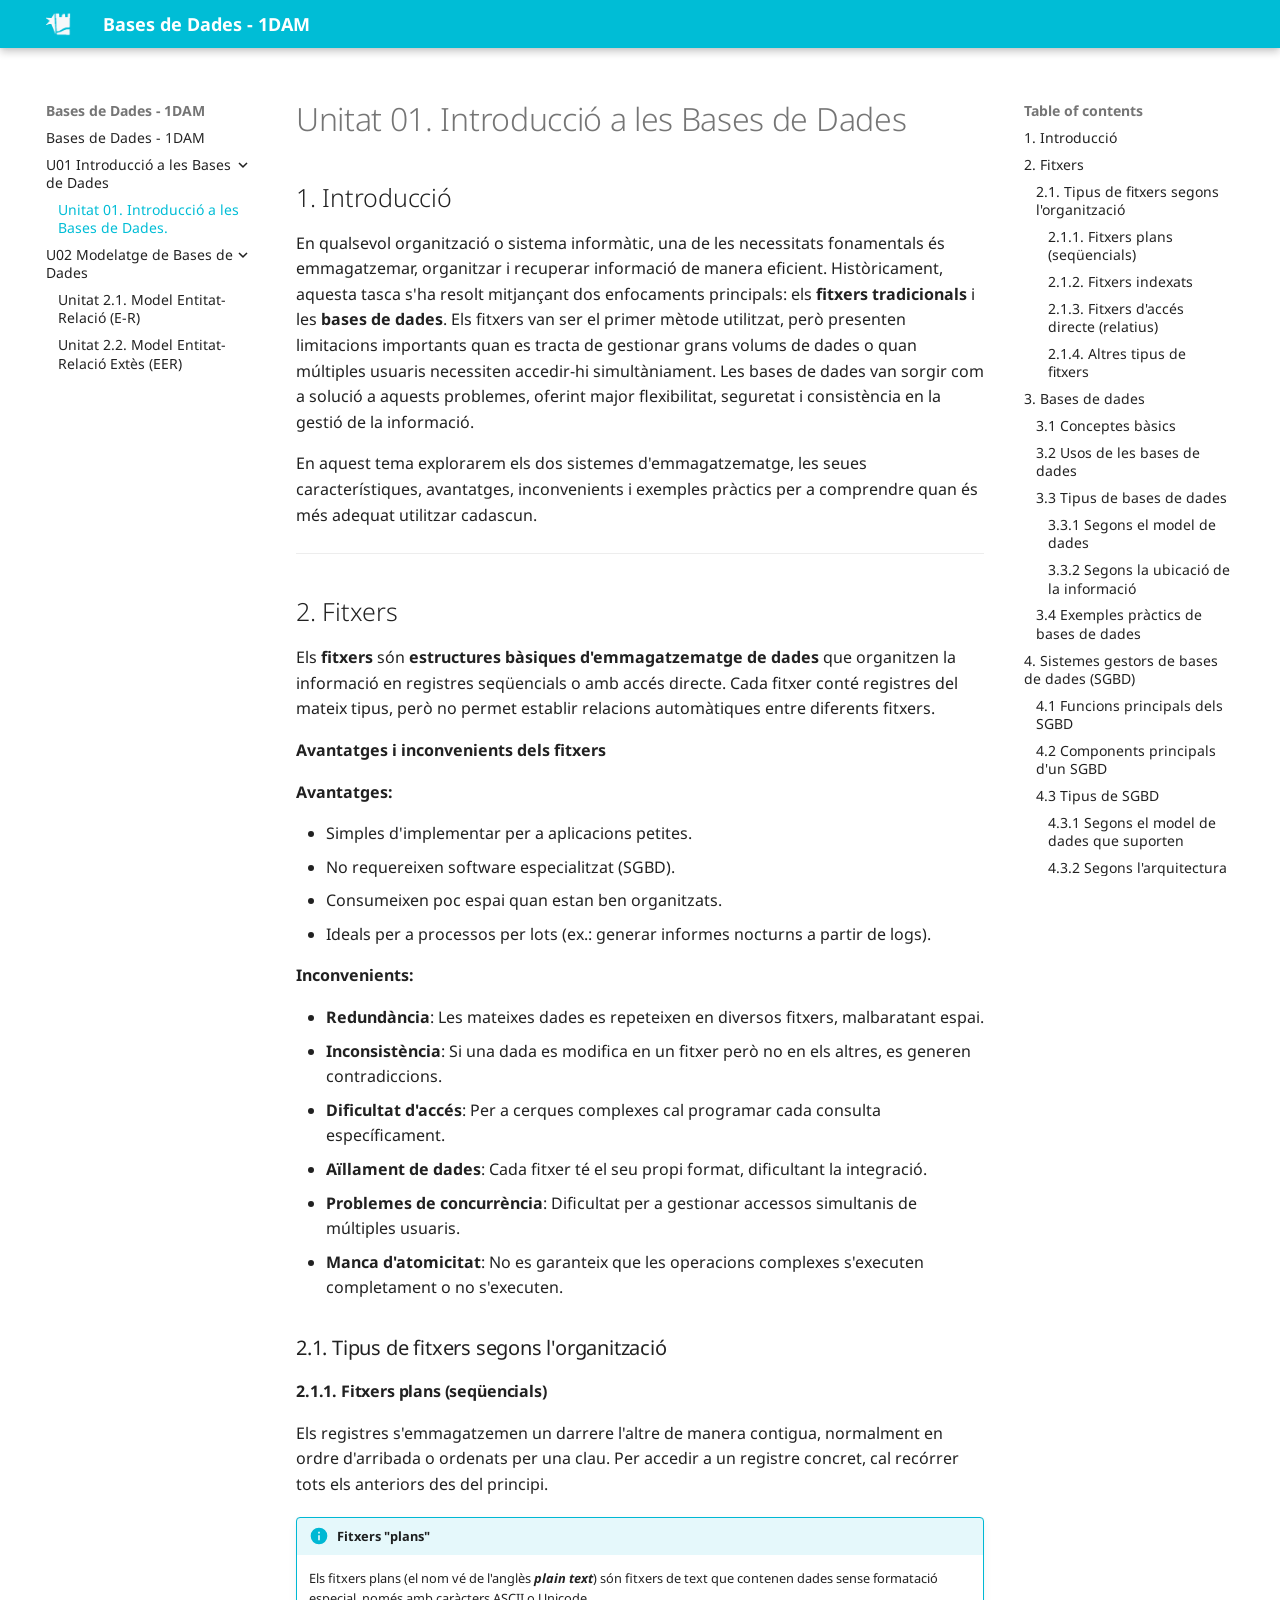
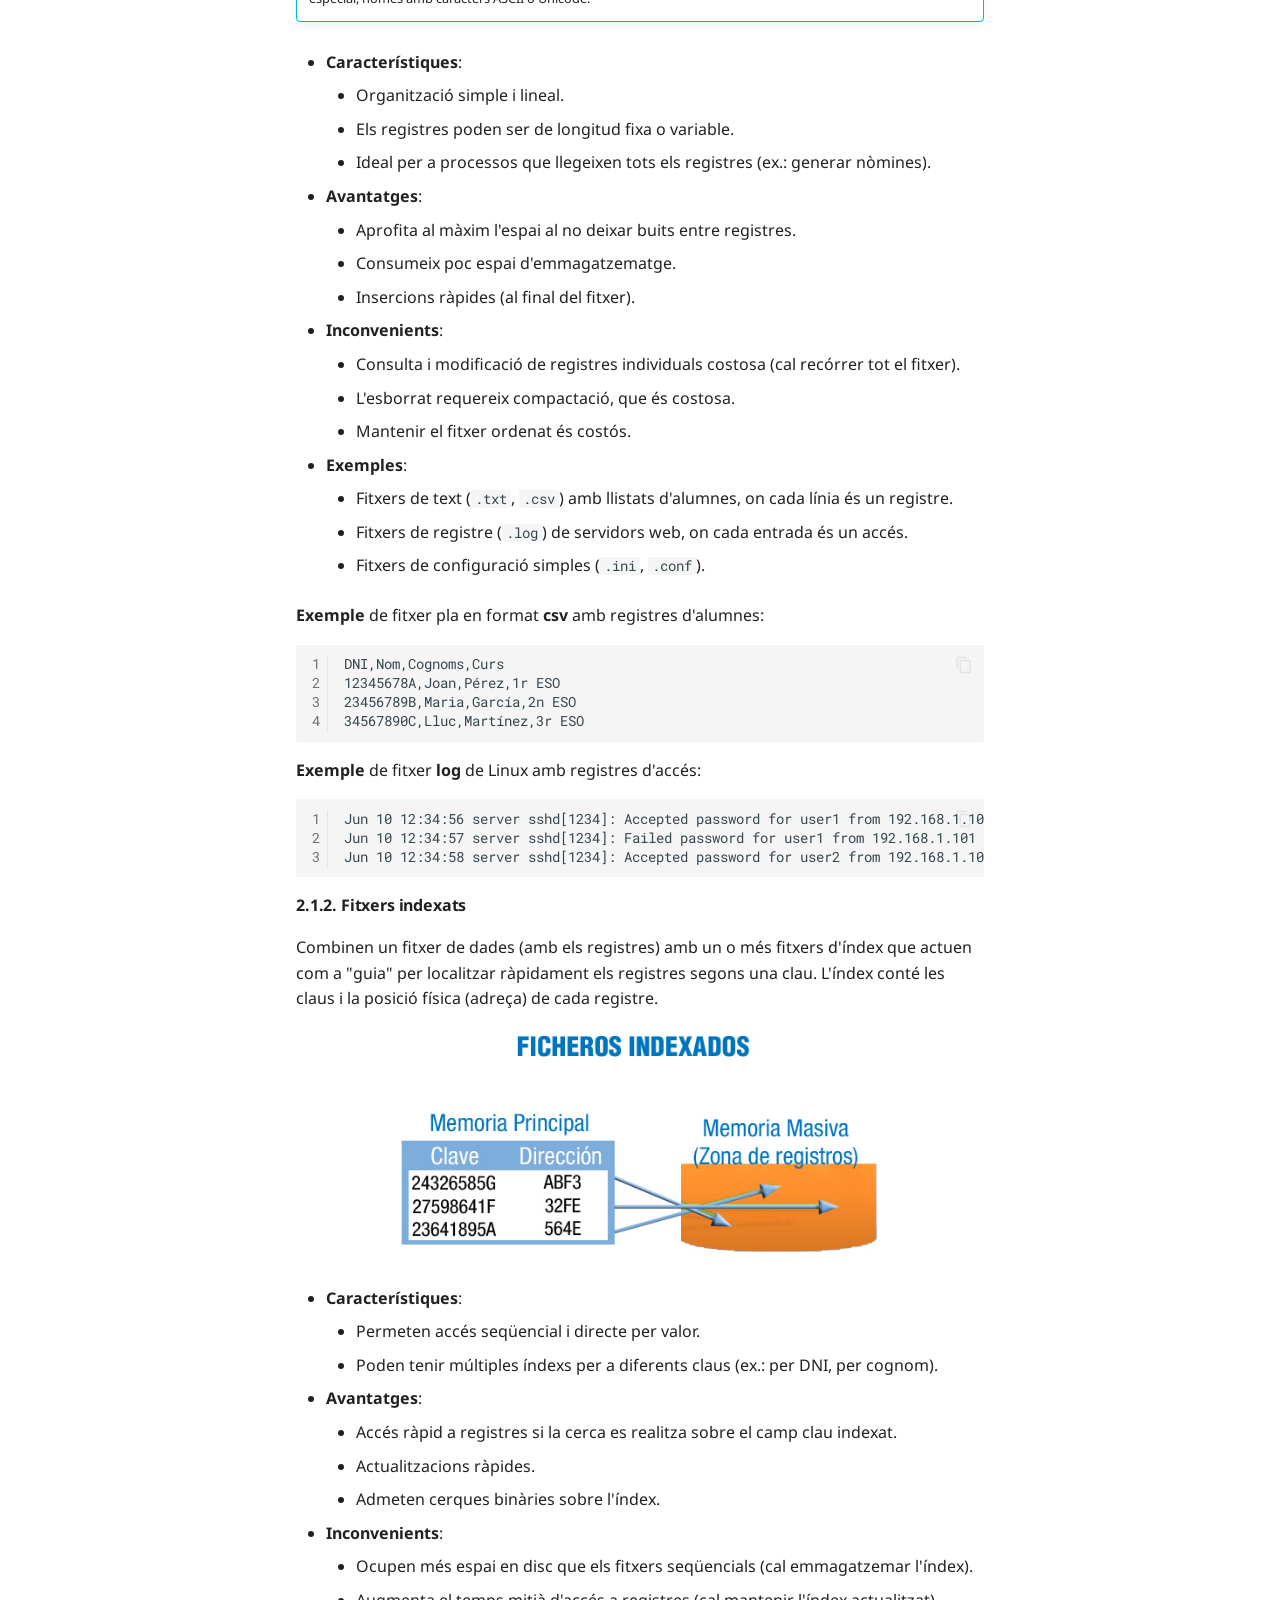
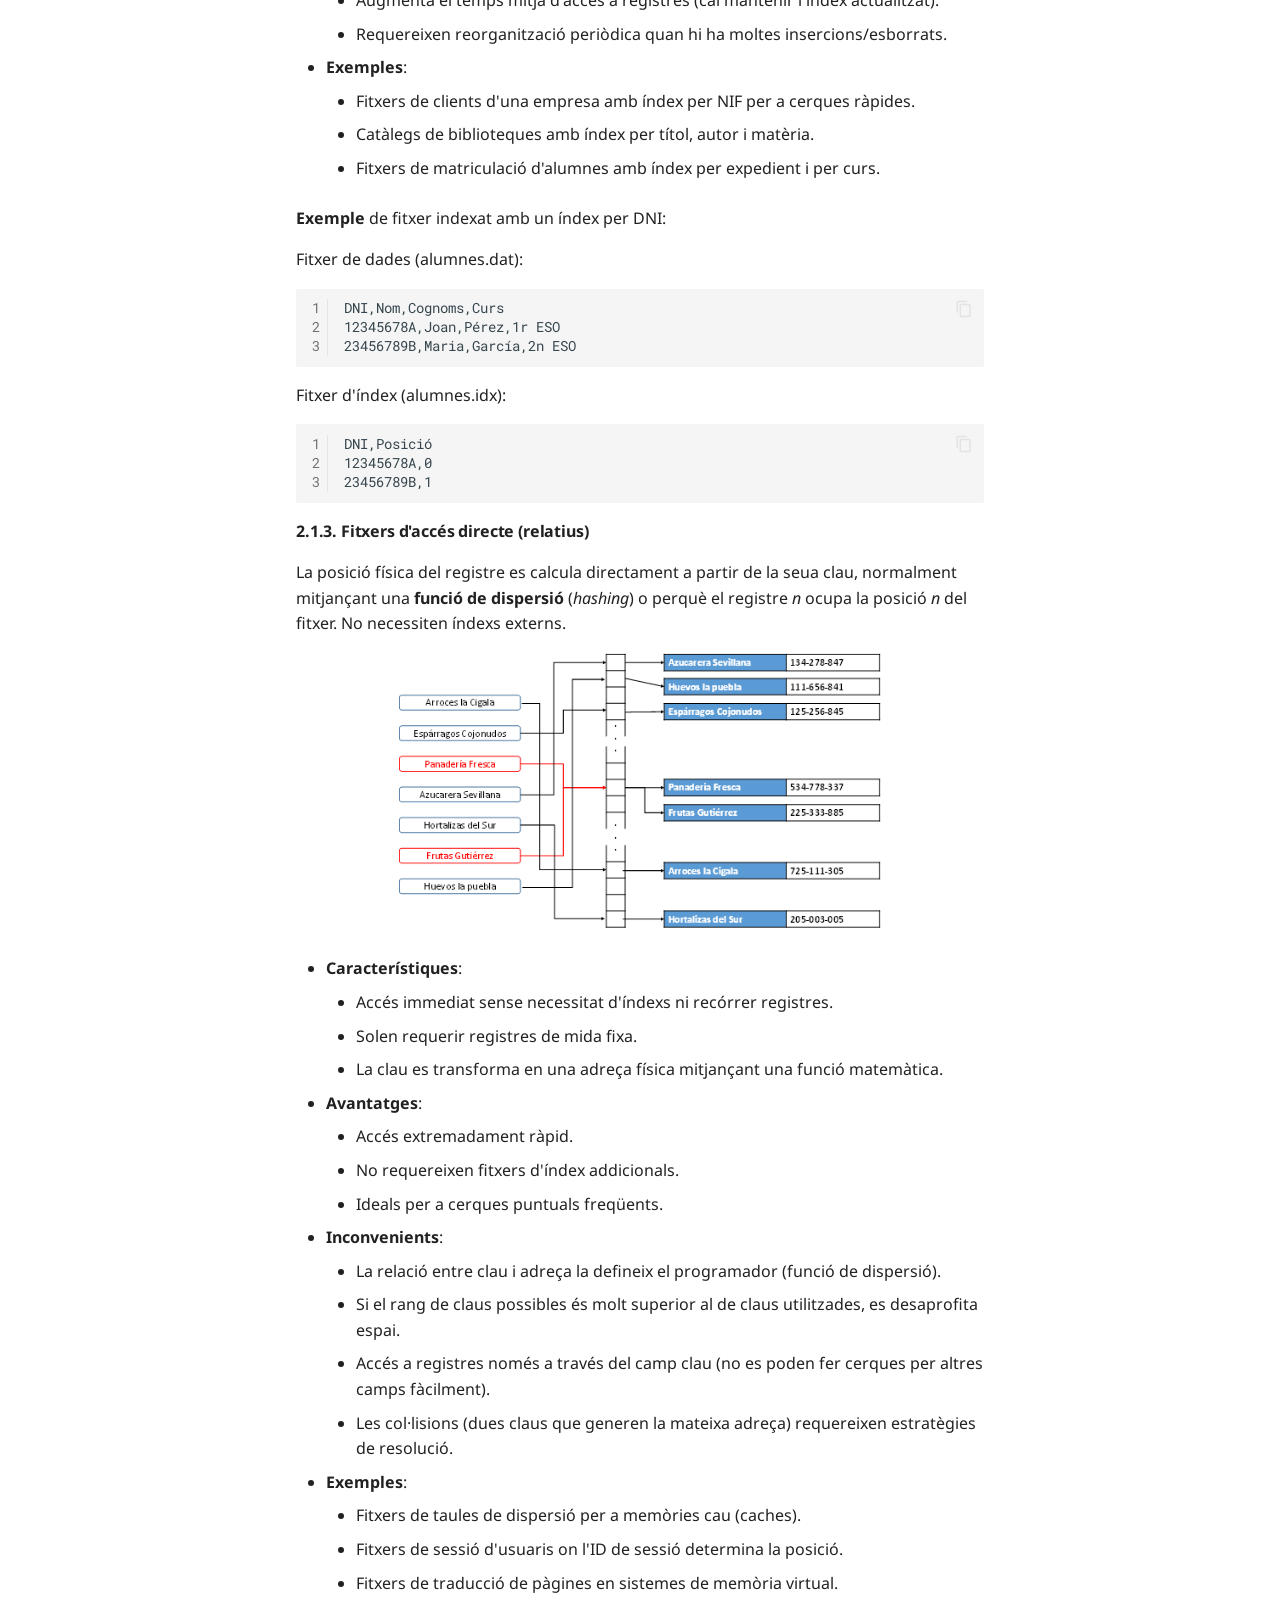
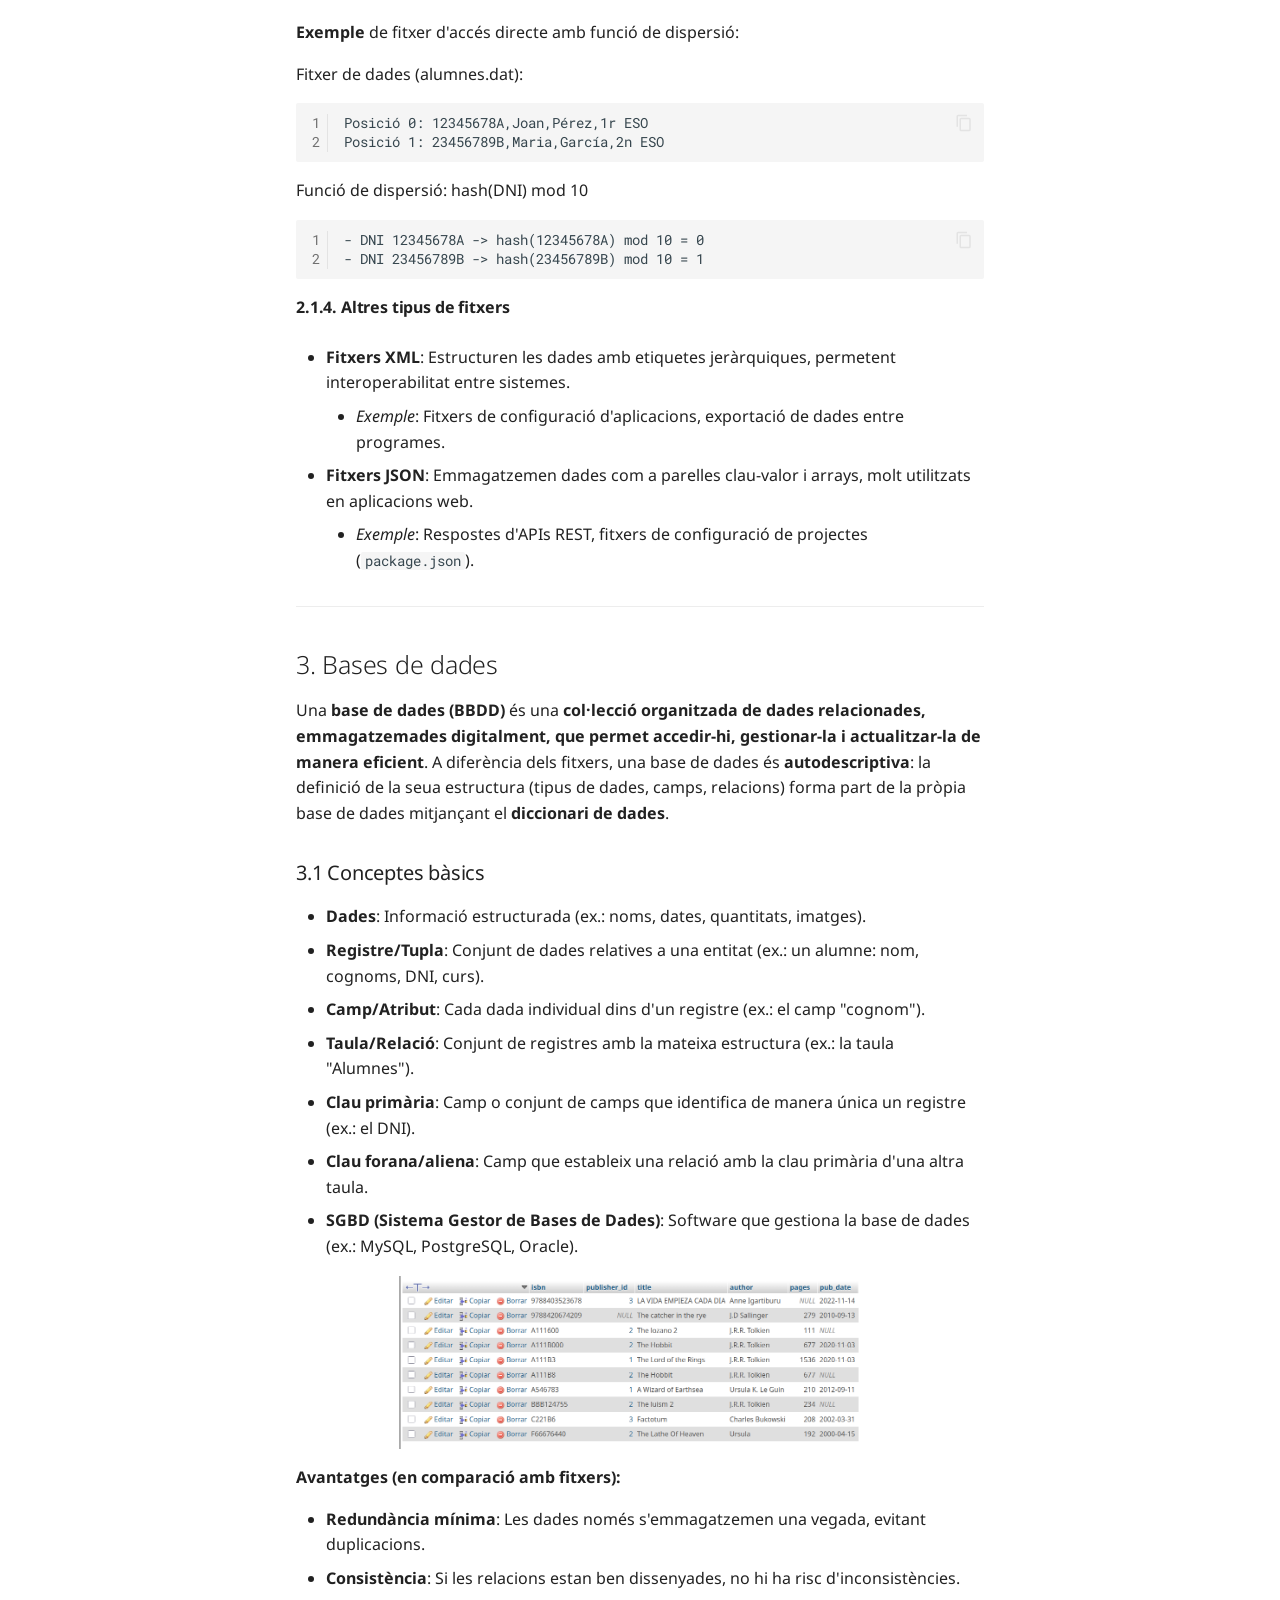
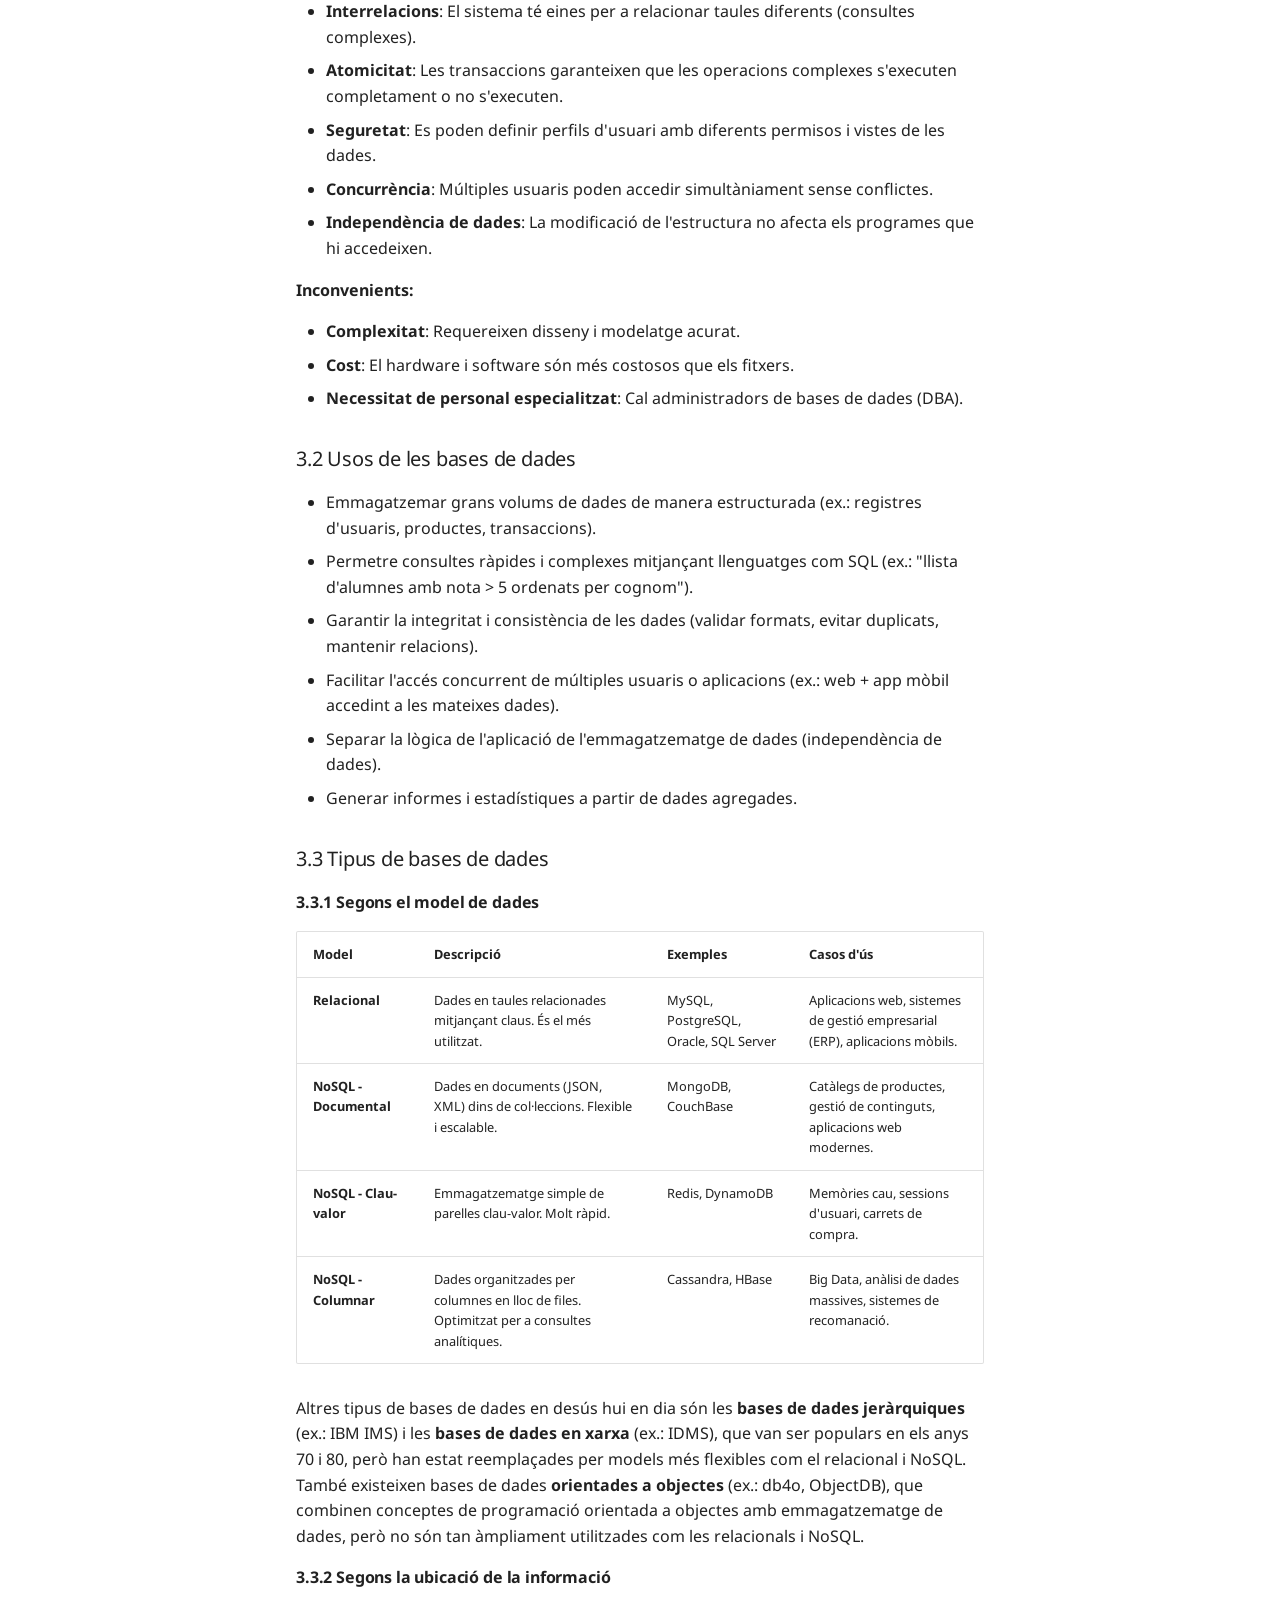
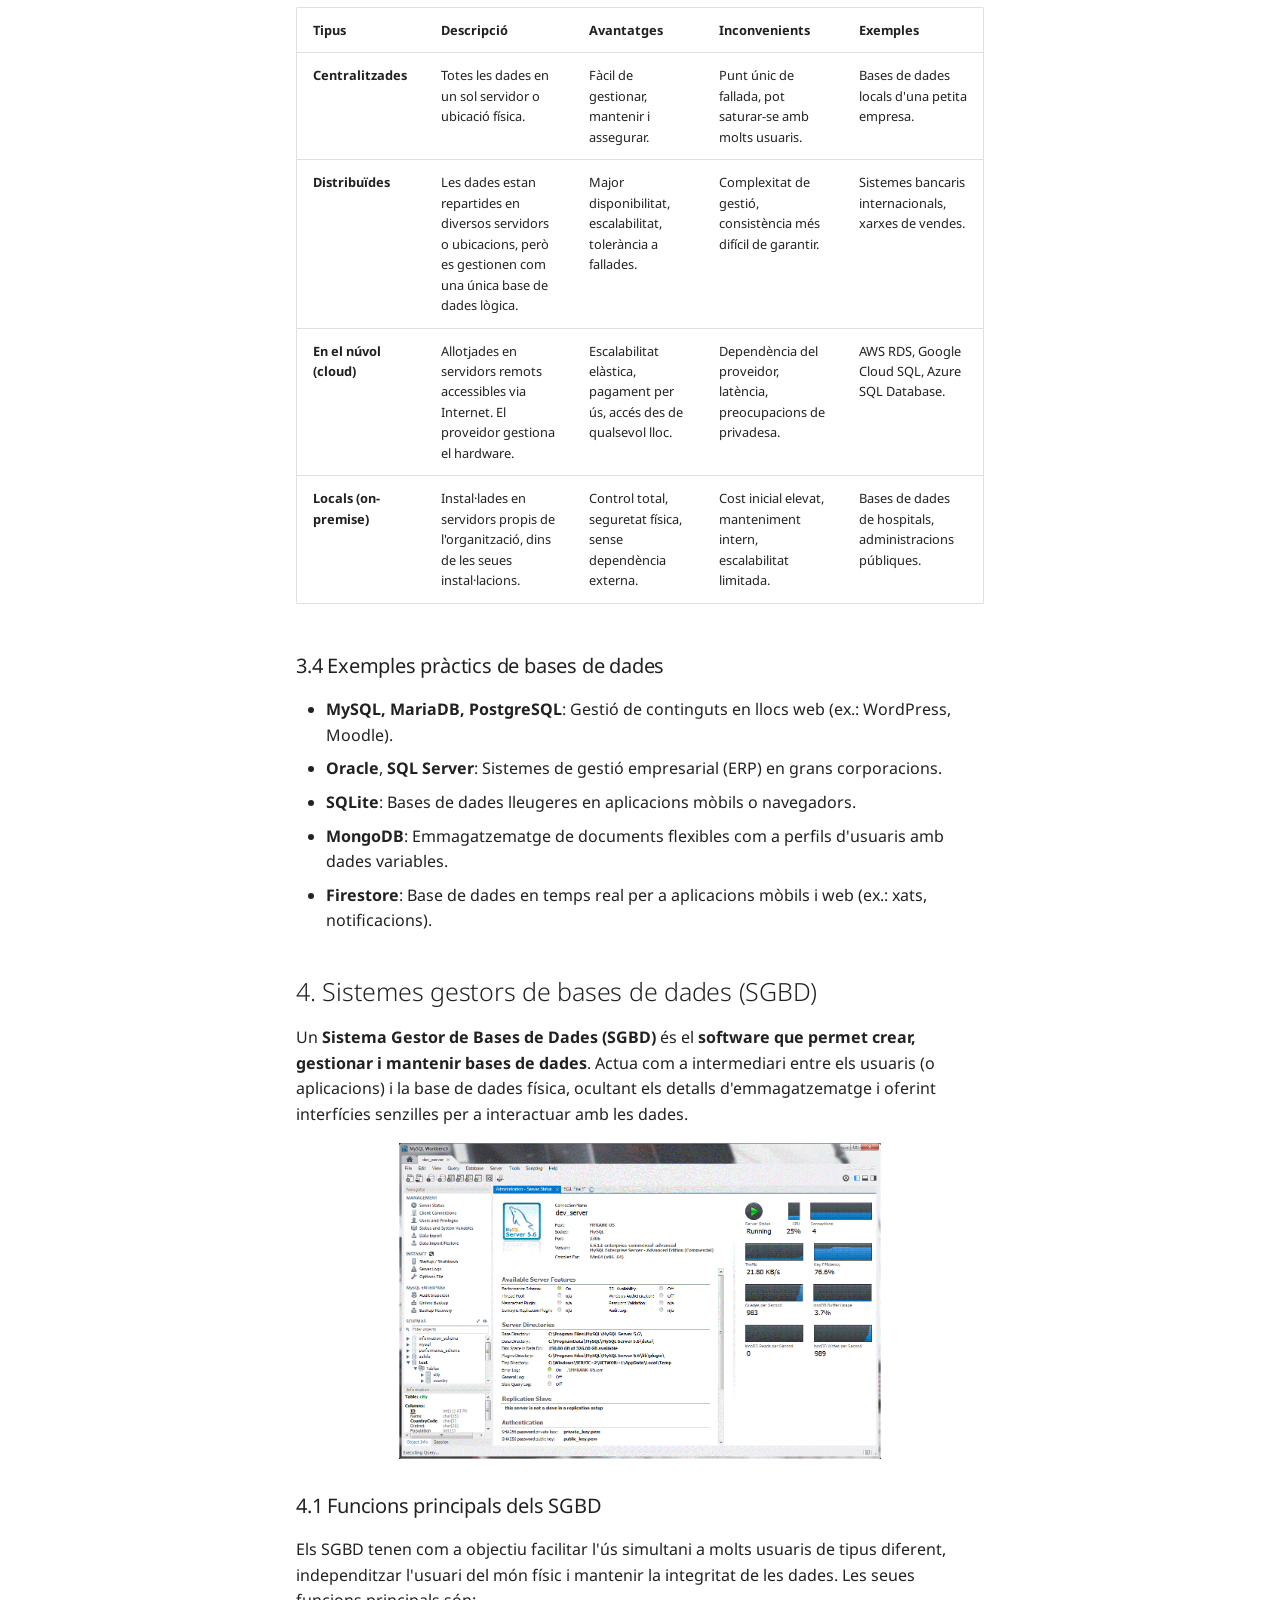
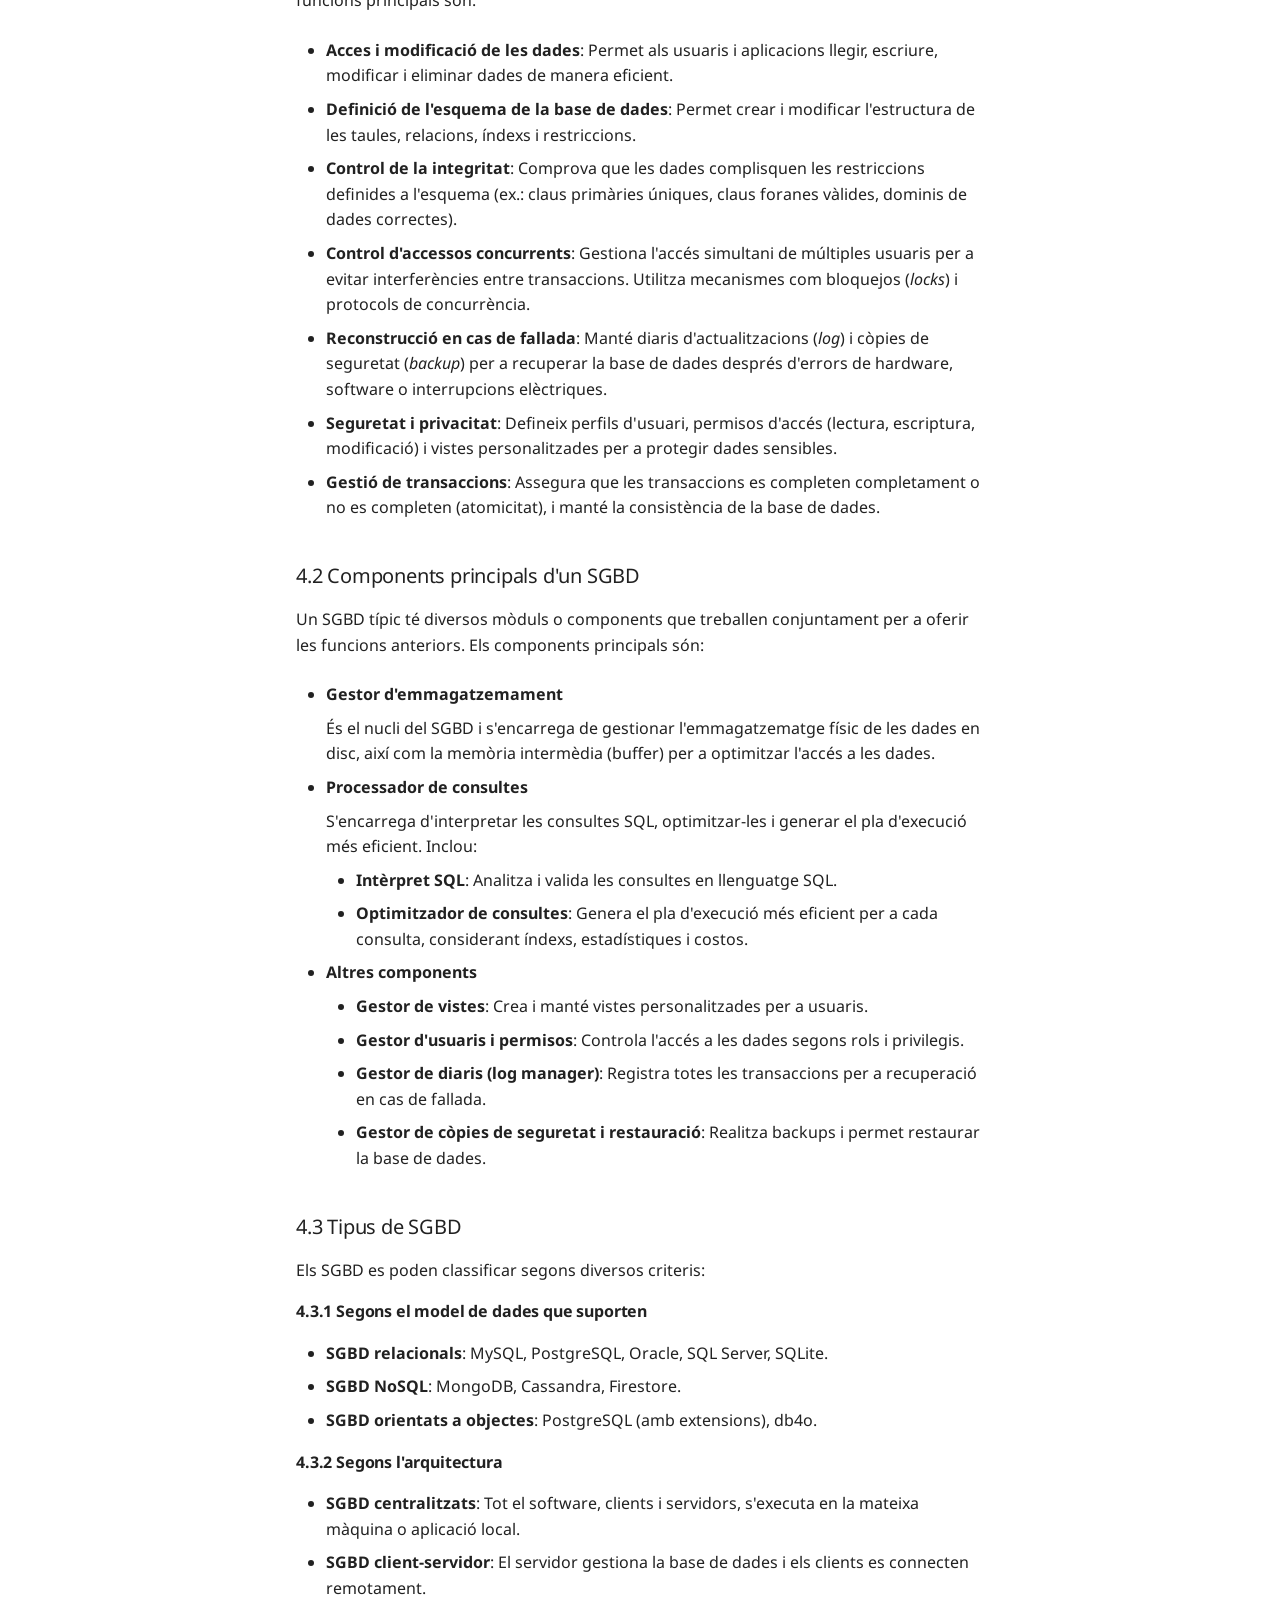
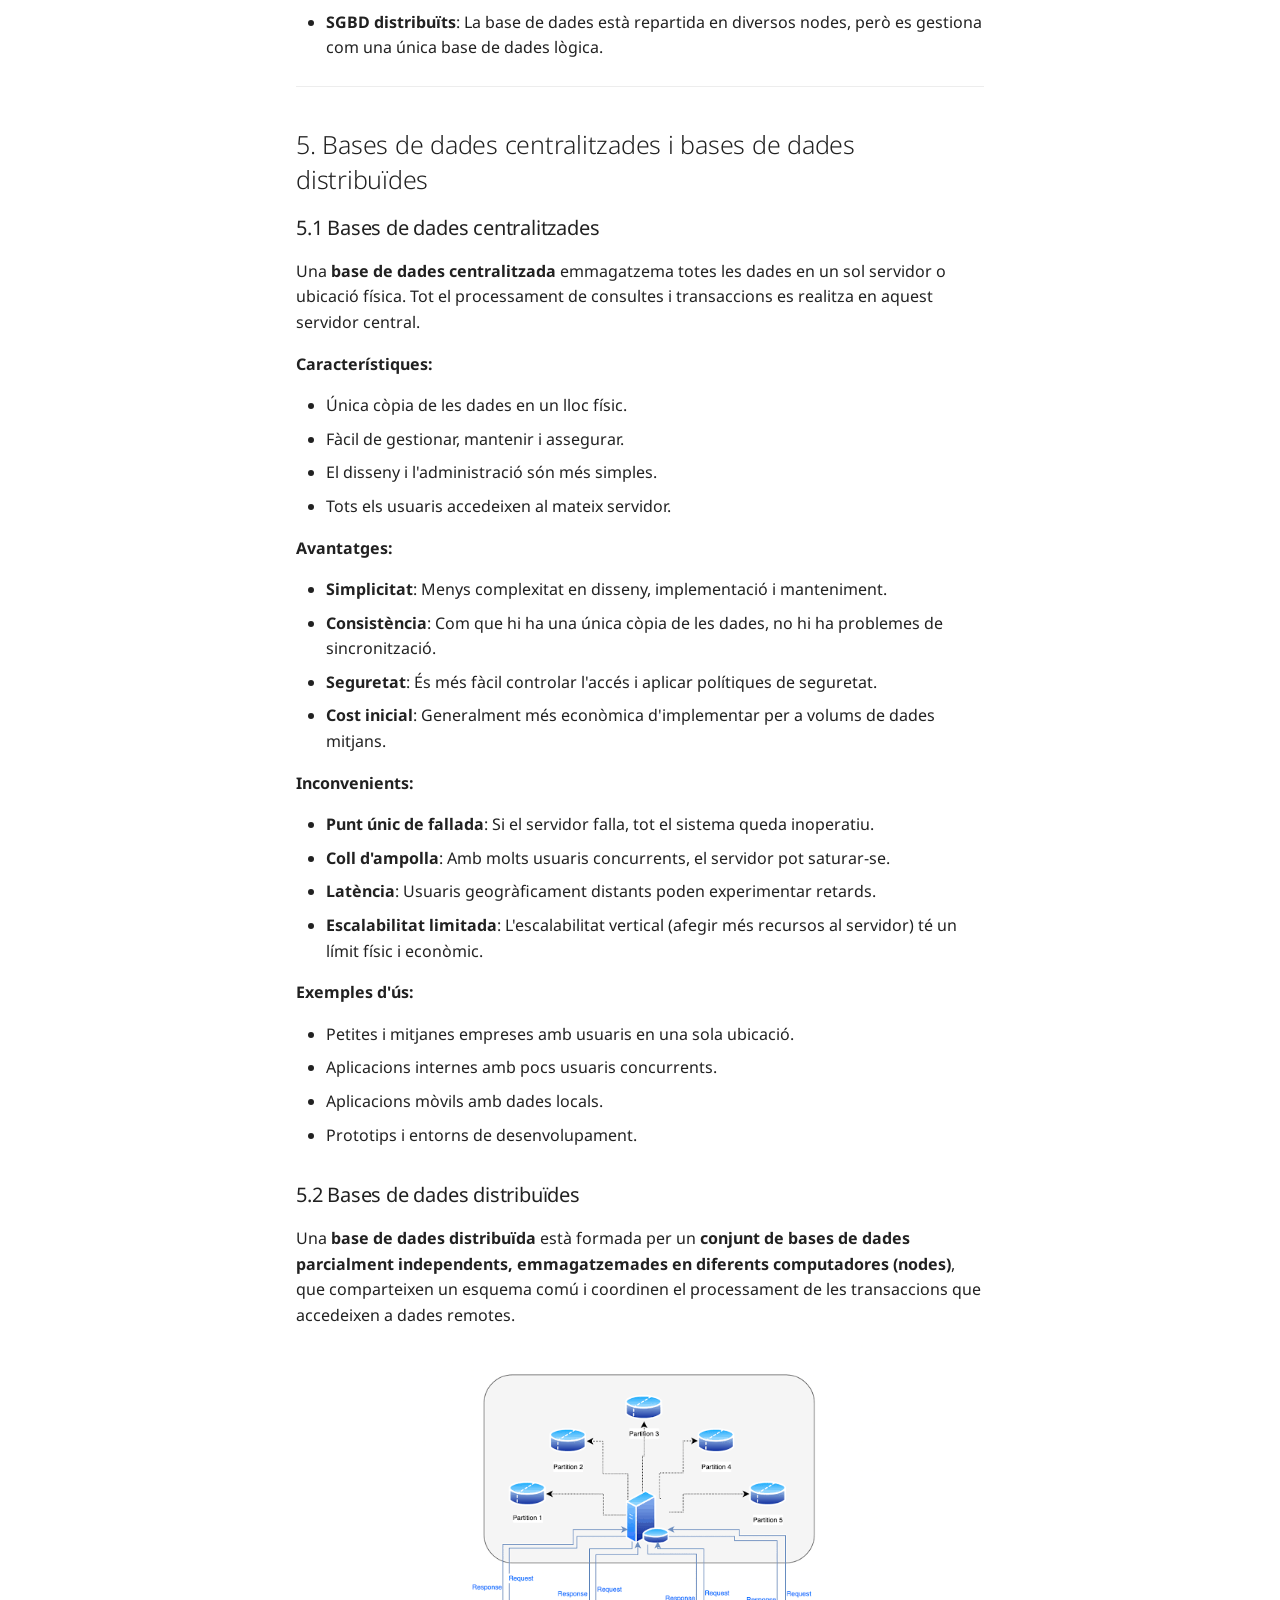
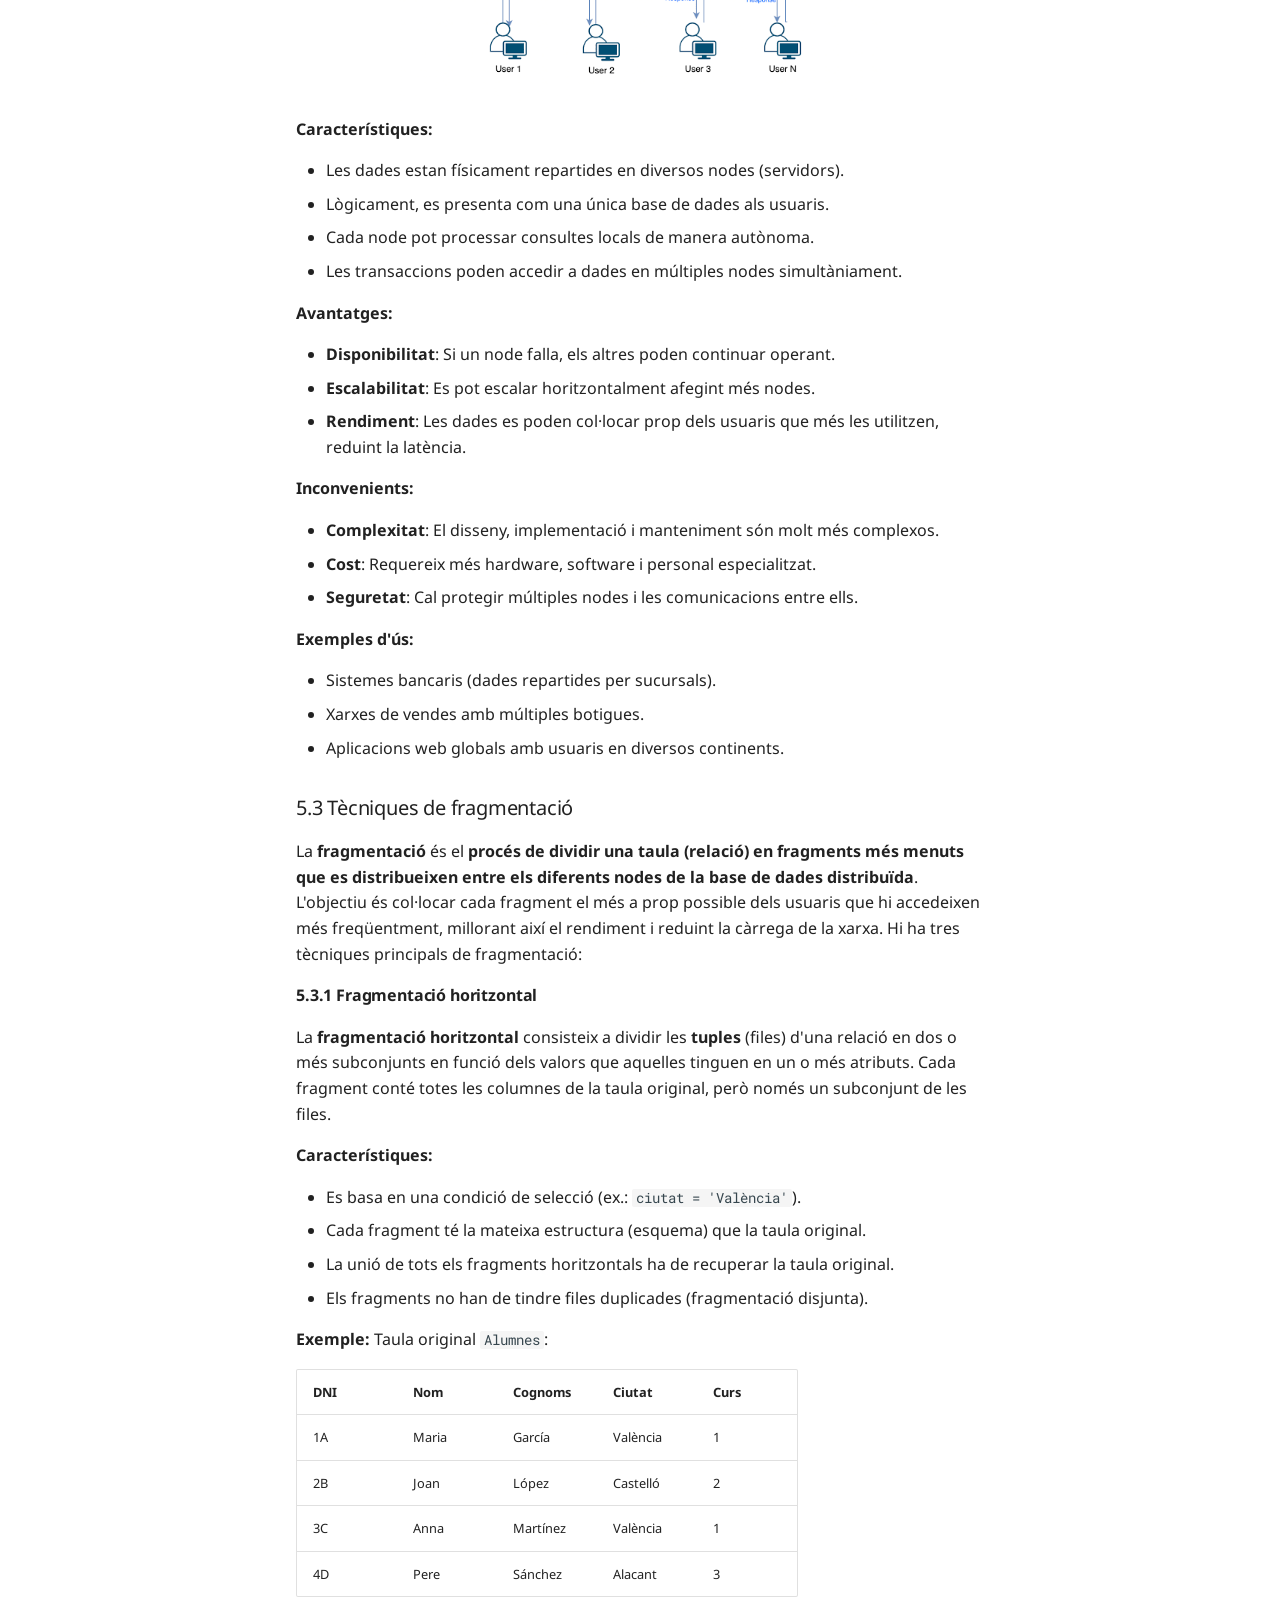
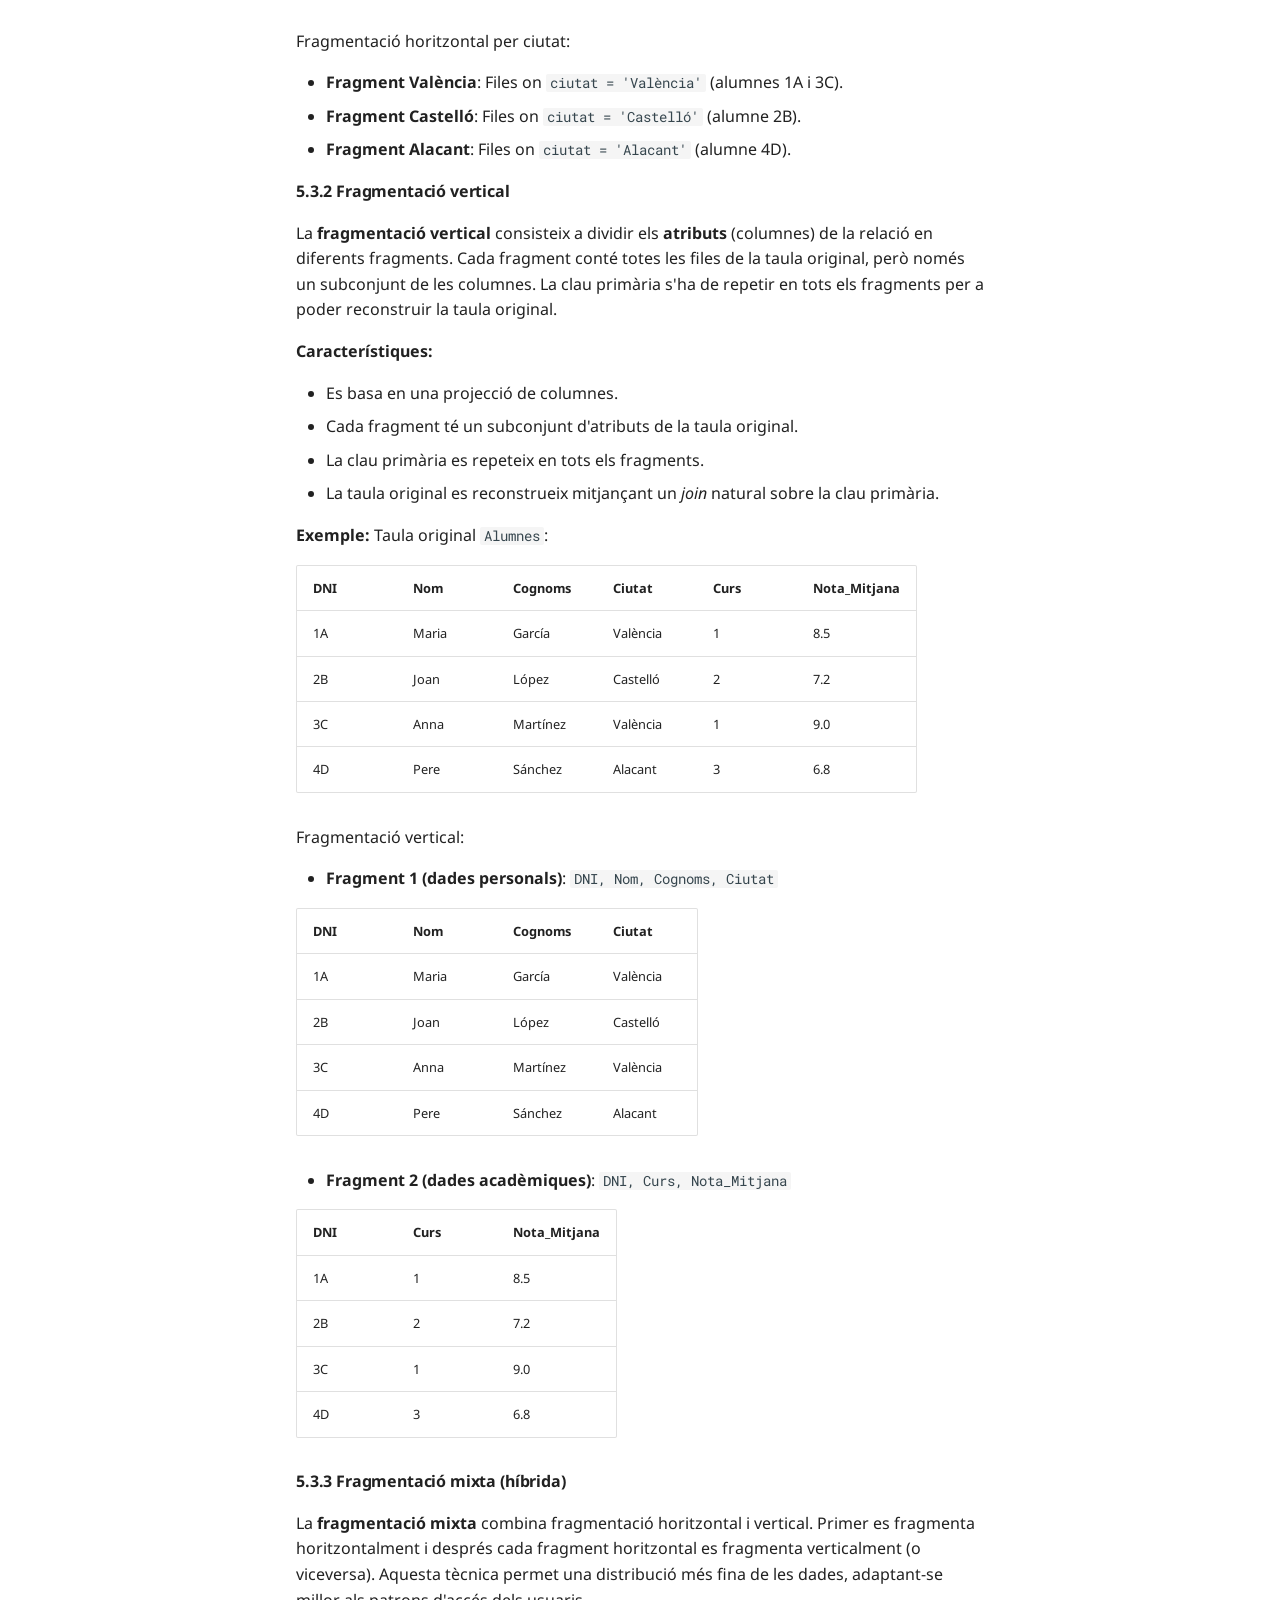
==== commit 60aae24f: "ud2.1 i 2.2" ====
--- a/U01 Introducció a les Bases de Dades/UD1/index.html
+++ b/U01 Introducció a les Bases de Dades/UD1/index.html
@@ -10,6 +10,8 @@
       
         <link rel="prev" href="../..">
       
+      
+        <link rel="next" href="../../U02%20Modelatge%20de%20Bases%20de%20Dades/UD2.1/">
       
       
       <link rel="icon" href="../../assets/images/favicon.png">
@@ -584,6 +586,89 @@
   
 </nav>
       
+    </li>
+  
+
+              
+            
+          </ul>
+        </nav>
+      
+    </li>
+  
+
+    
+      
+      
+  
+  
+  
+    
+    
+    
+    <li class="md-nav__item md-nav__item--nested">
+      
+        
+        
+        
+        
+          
+        
+        <input class="md-nav__toggle md-toggle md-toggle--indeterminate" type="checkbox" id="__nav_3">
+        
+          <label class="md-nav__link" for="__nav_3" id="__nav_3_label" tabindex="0">
+            
+  
+  <span class="md-ellipsis">
+    U02 Modelatge de Bases de Dades
+  </span>
+  
+
+            <span class="md-nav__icon md-icon"></span>
+          </label>
+        
+        <nav class="md-nav" data-md-level="1" aria-labelledby="__nav_3_label" aria-expanded="false">
+          <label class="md-nav__title" for="__nav_3">
+            <span class="md-nav__icon md-icon"></span>
+            U02 Modelatge de Bases de Dades
+          </label>
+          <ul class="md-nav__list" data-md-scrollfix="">
+            
+              
+                
+  
+  
+  
+    <li class="md-nav__item">
+      <a href="../../U02%20Modelatge%20de%20Bases%20de%20Dades/UD2.1/" class="md-nav__link">
+        
+  
+  <span class="md-ellipsis">
+    Unitat 2.1. Model Entitat-Relació (E-R)
+  </span>
+  
+
+      </a>
+    </li>
+  
+
+              
+            
+              
+                
+  
+  
+  
+    <li class="md-nav__item">
+      <a href="../../U02%20Modelatge%20de%20Bases%20de%20Dades/UD2.2/" class="md-nav__link">
+        
+  
+  <span class="md-ellipsis">
+    Unitat 2.2. Model Entitat-Relació Extès (EER)
+  </span>
+  
+
+      </a>
     </li>
   
 
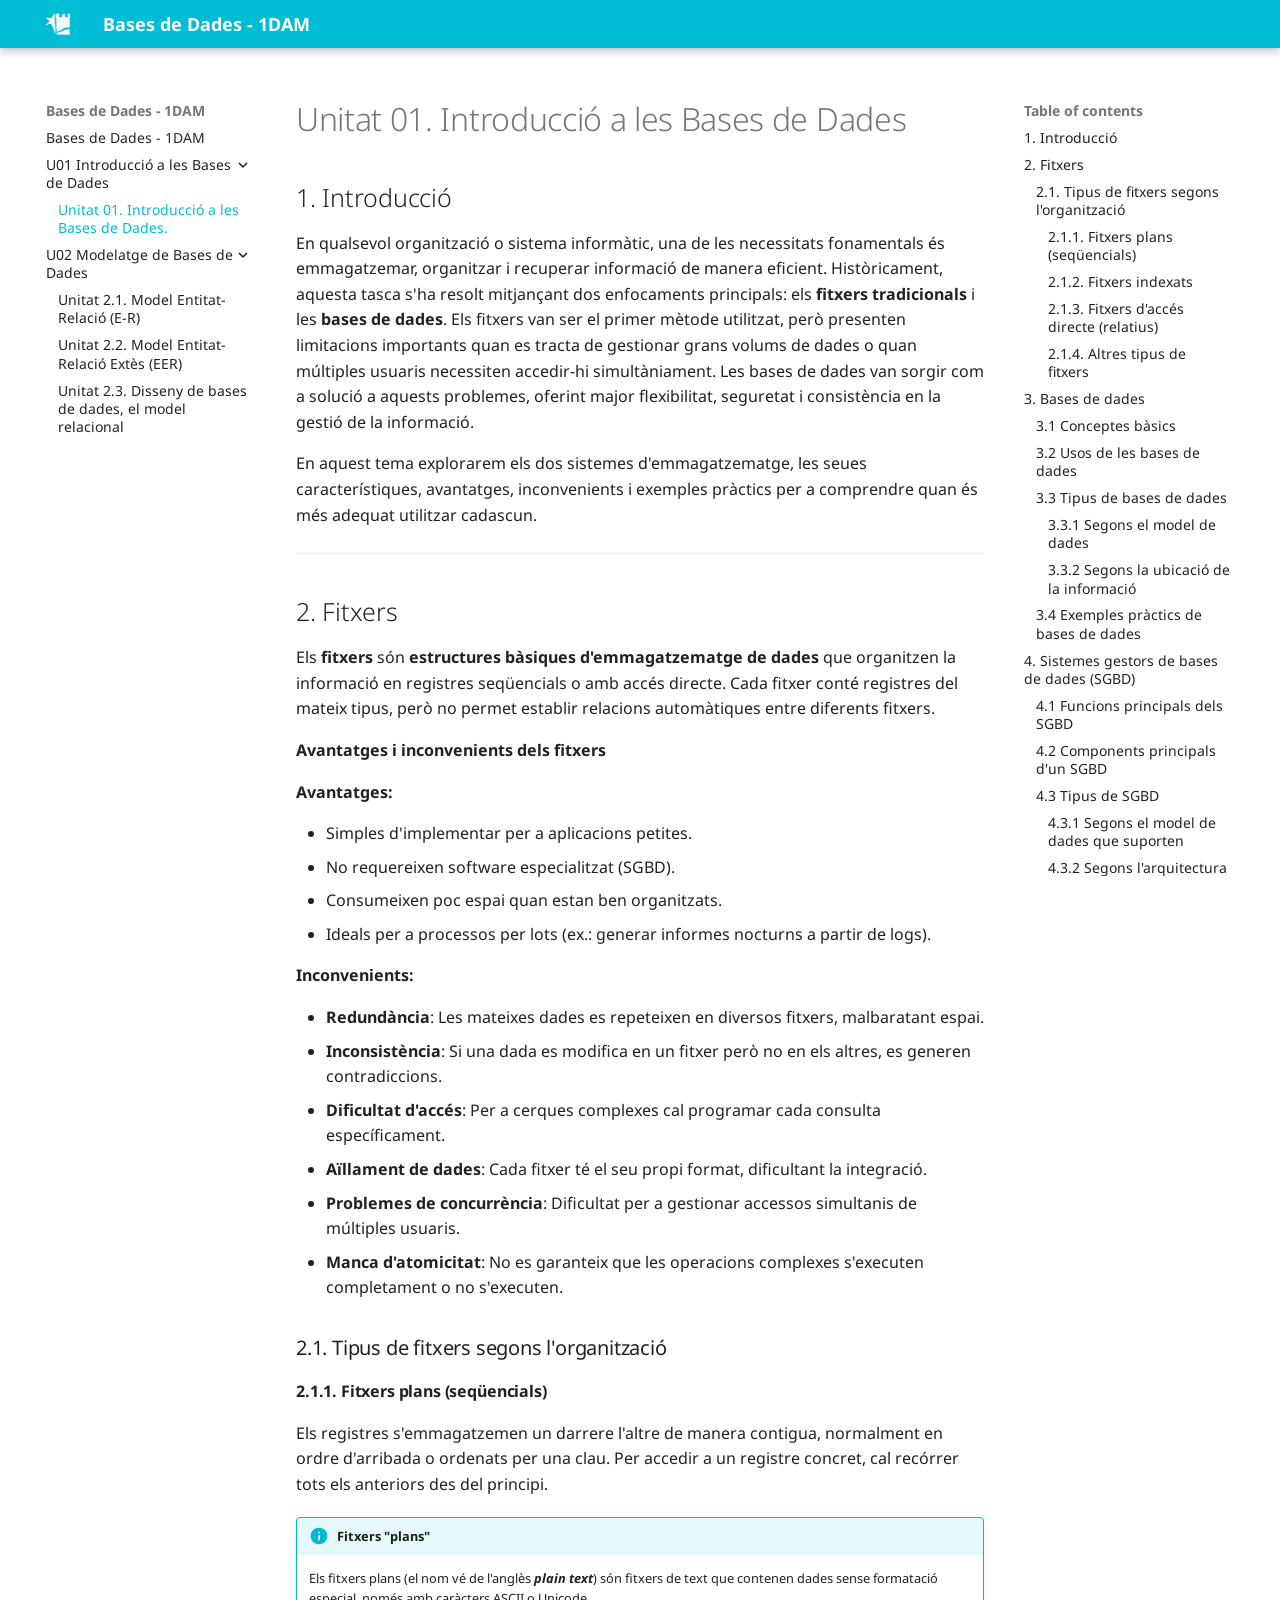
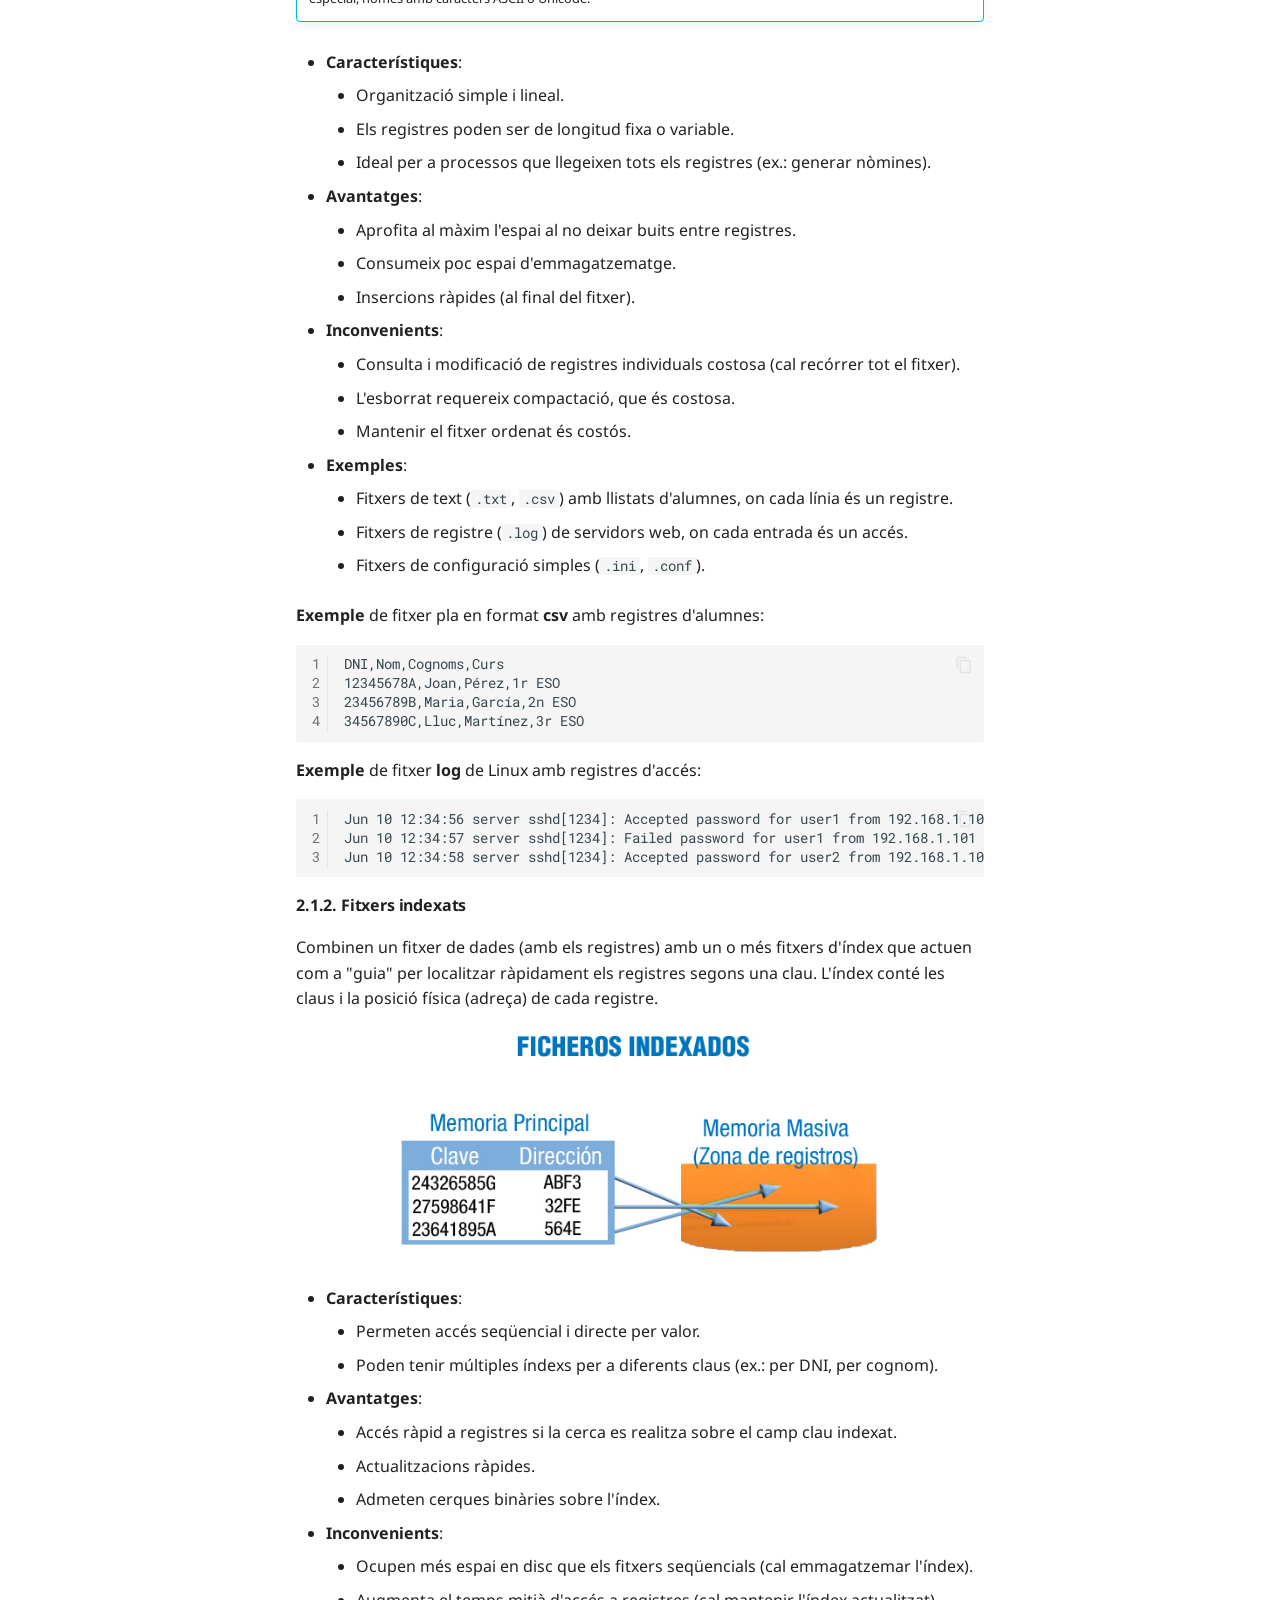
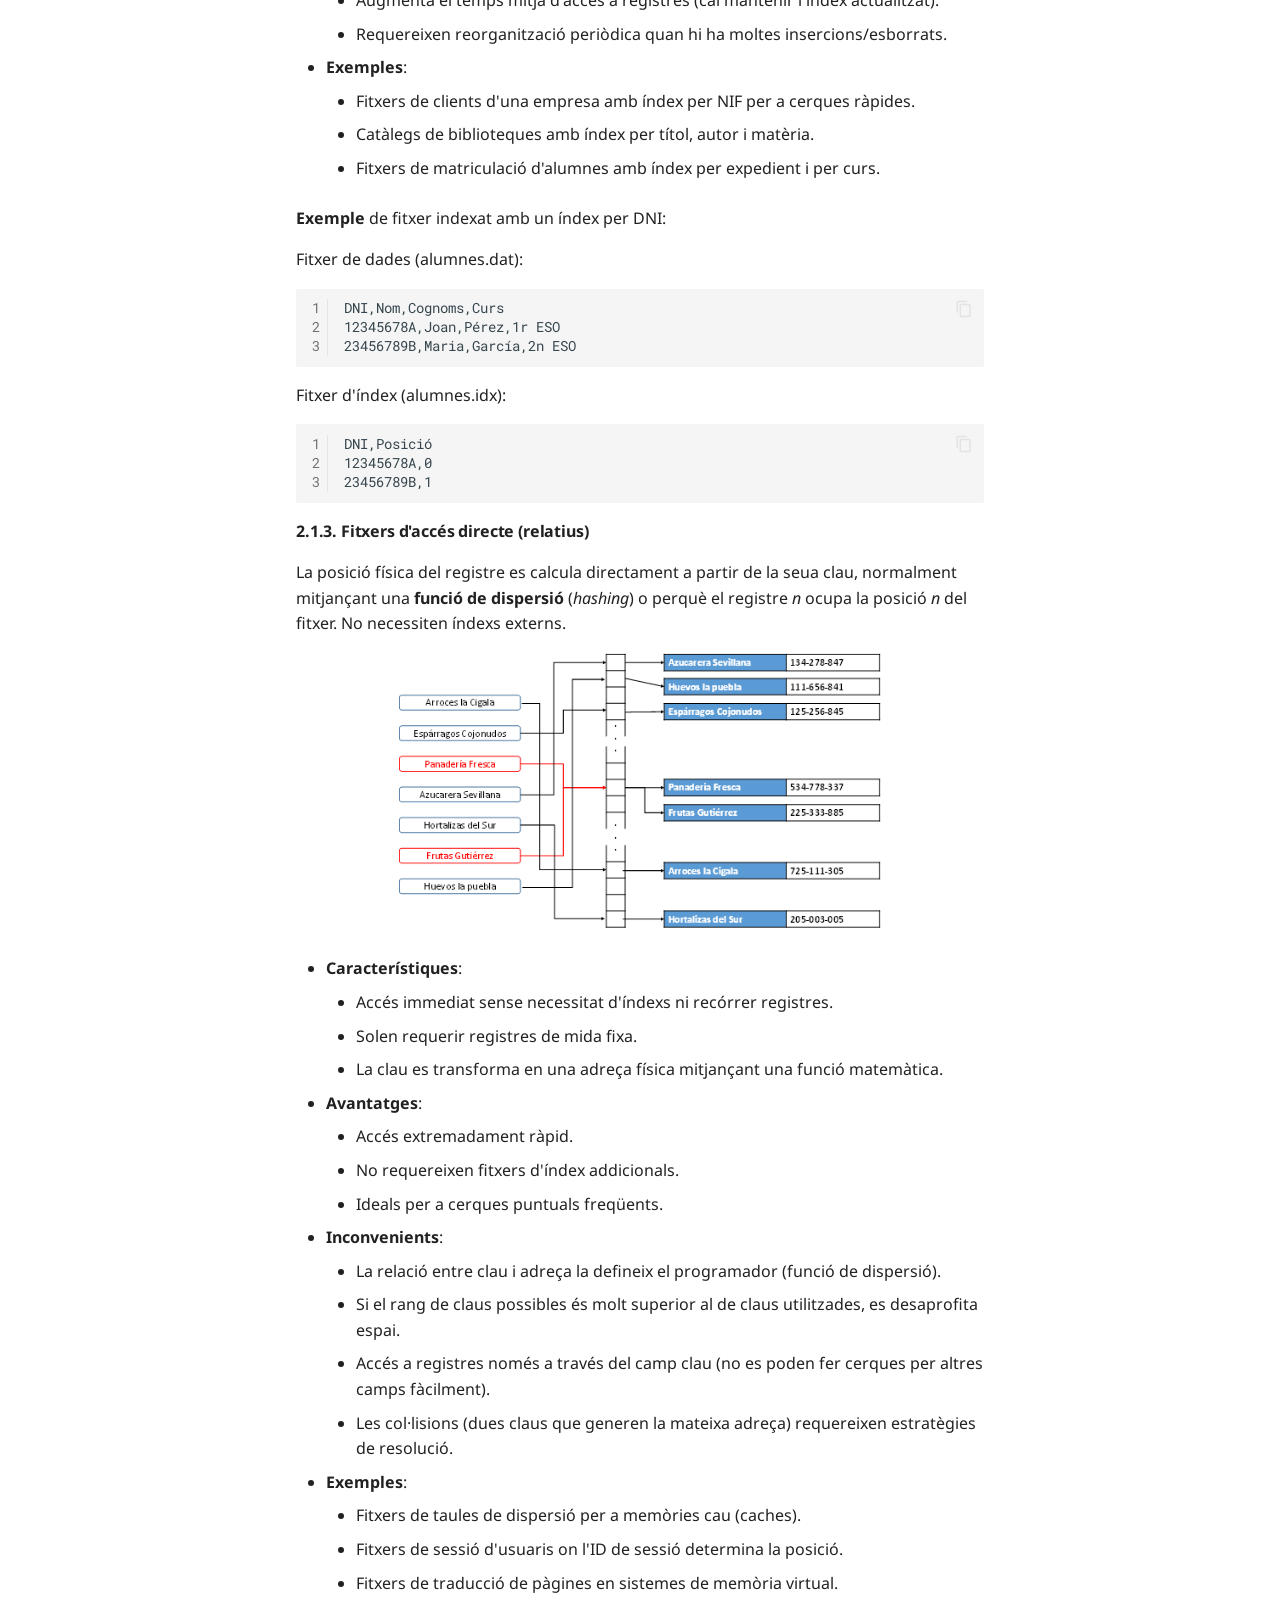
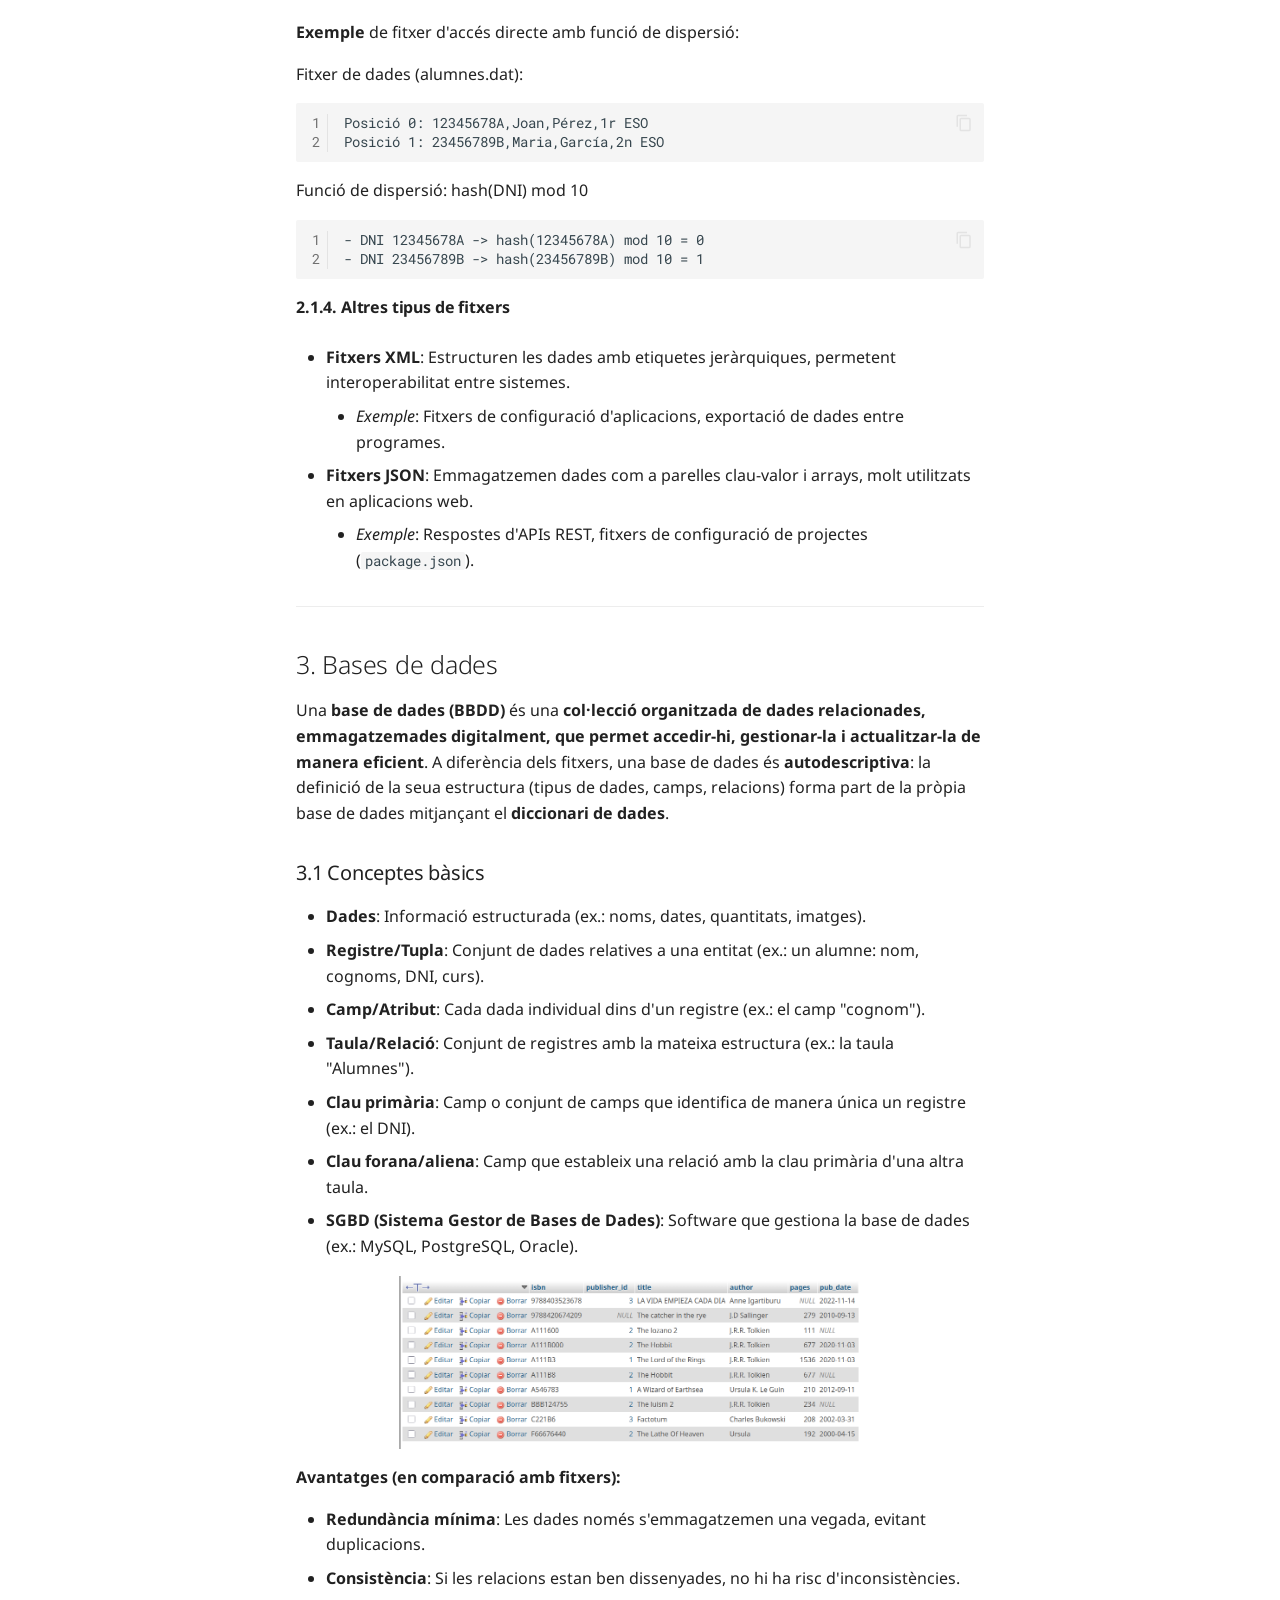
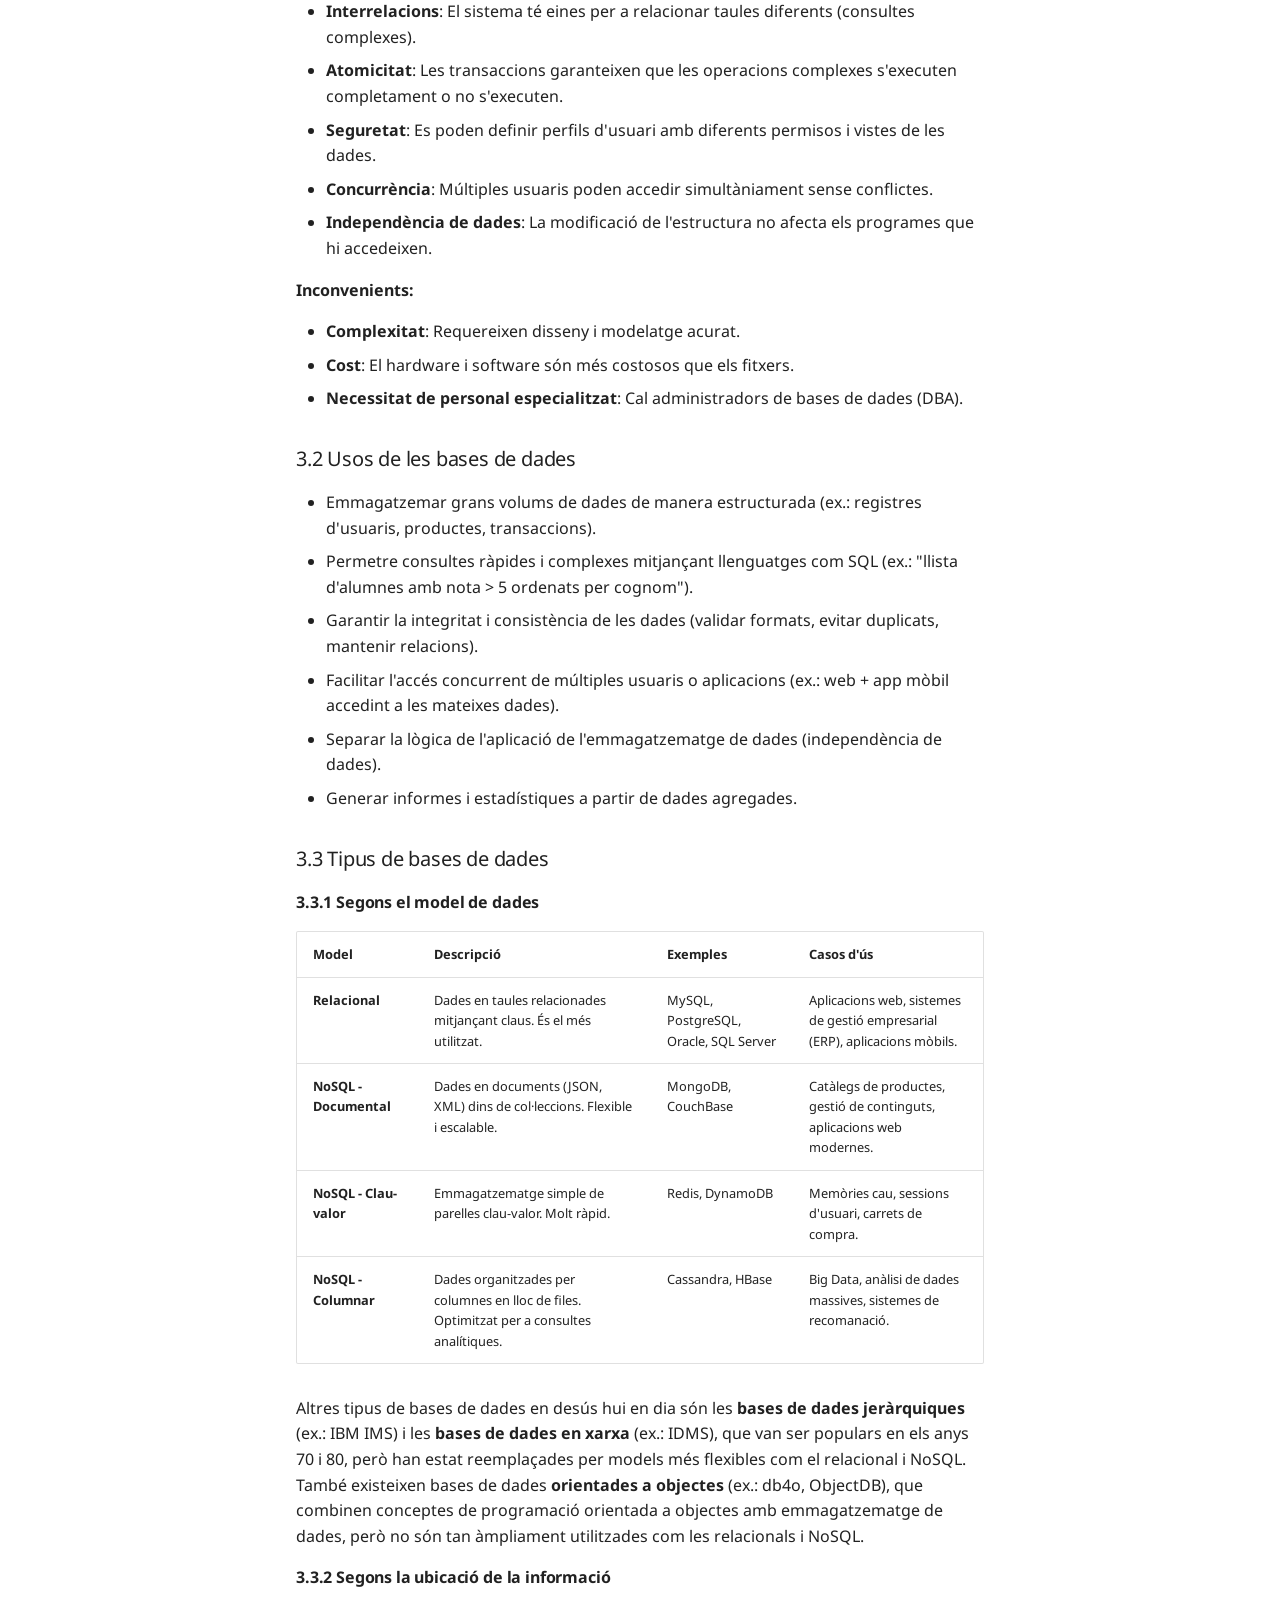
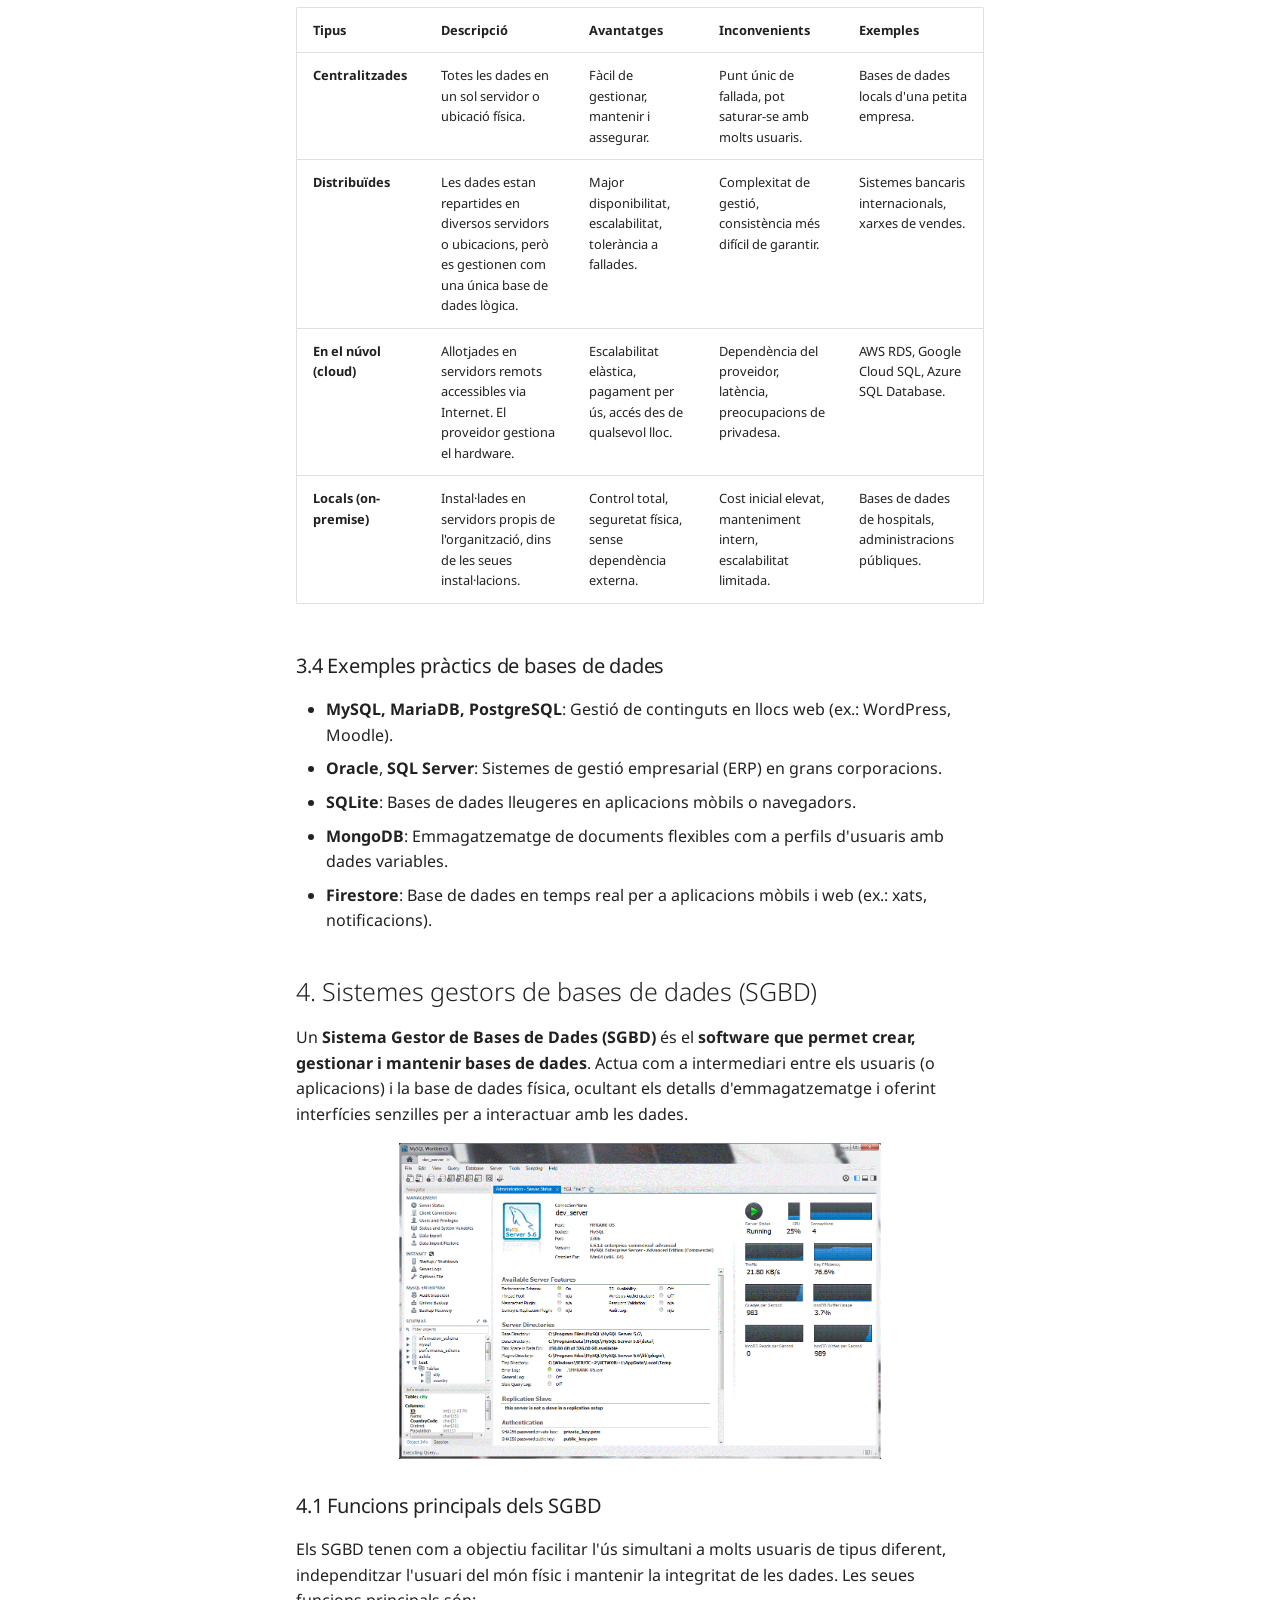
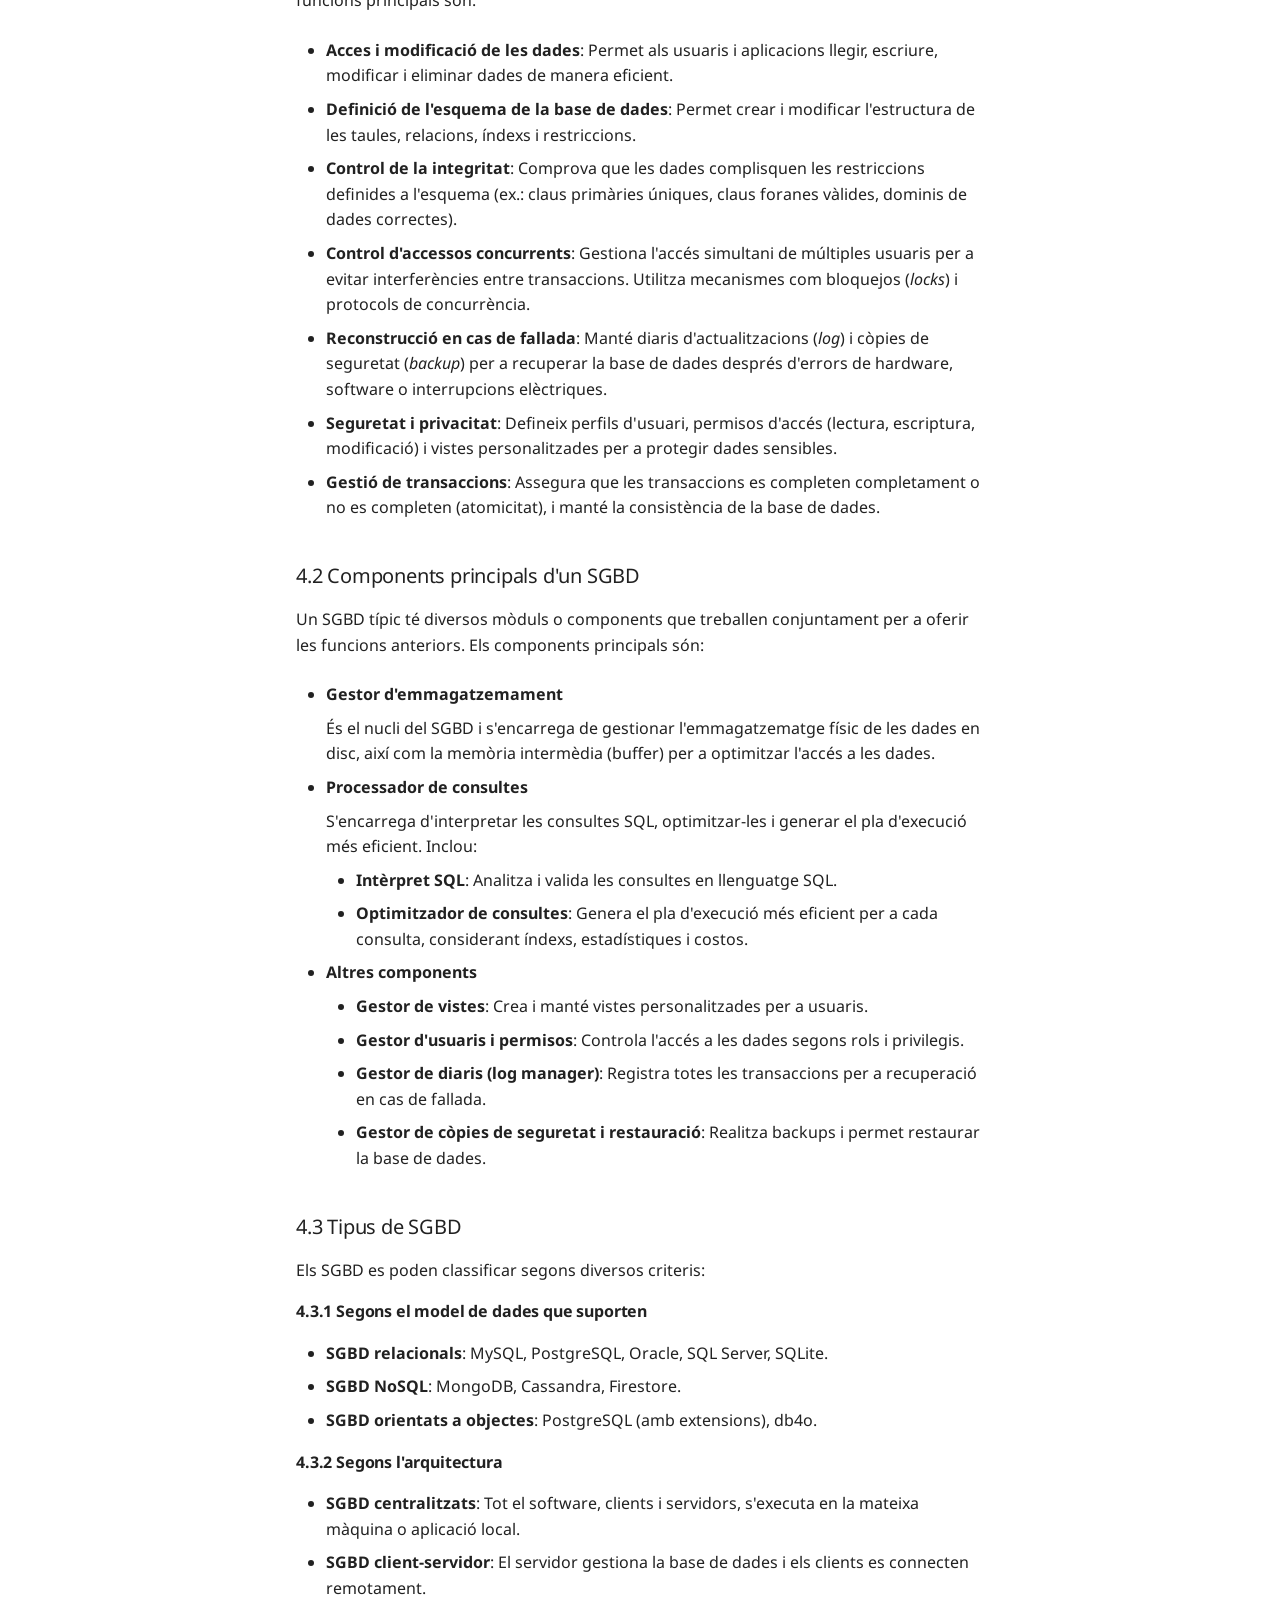
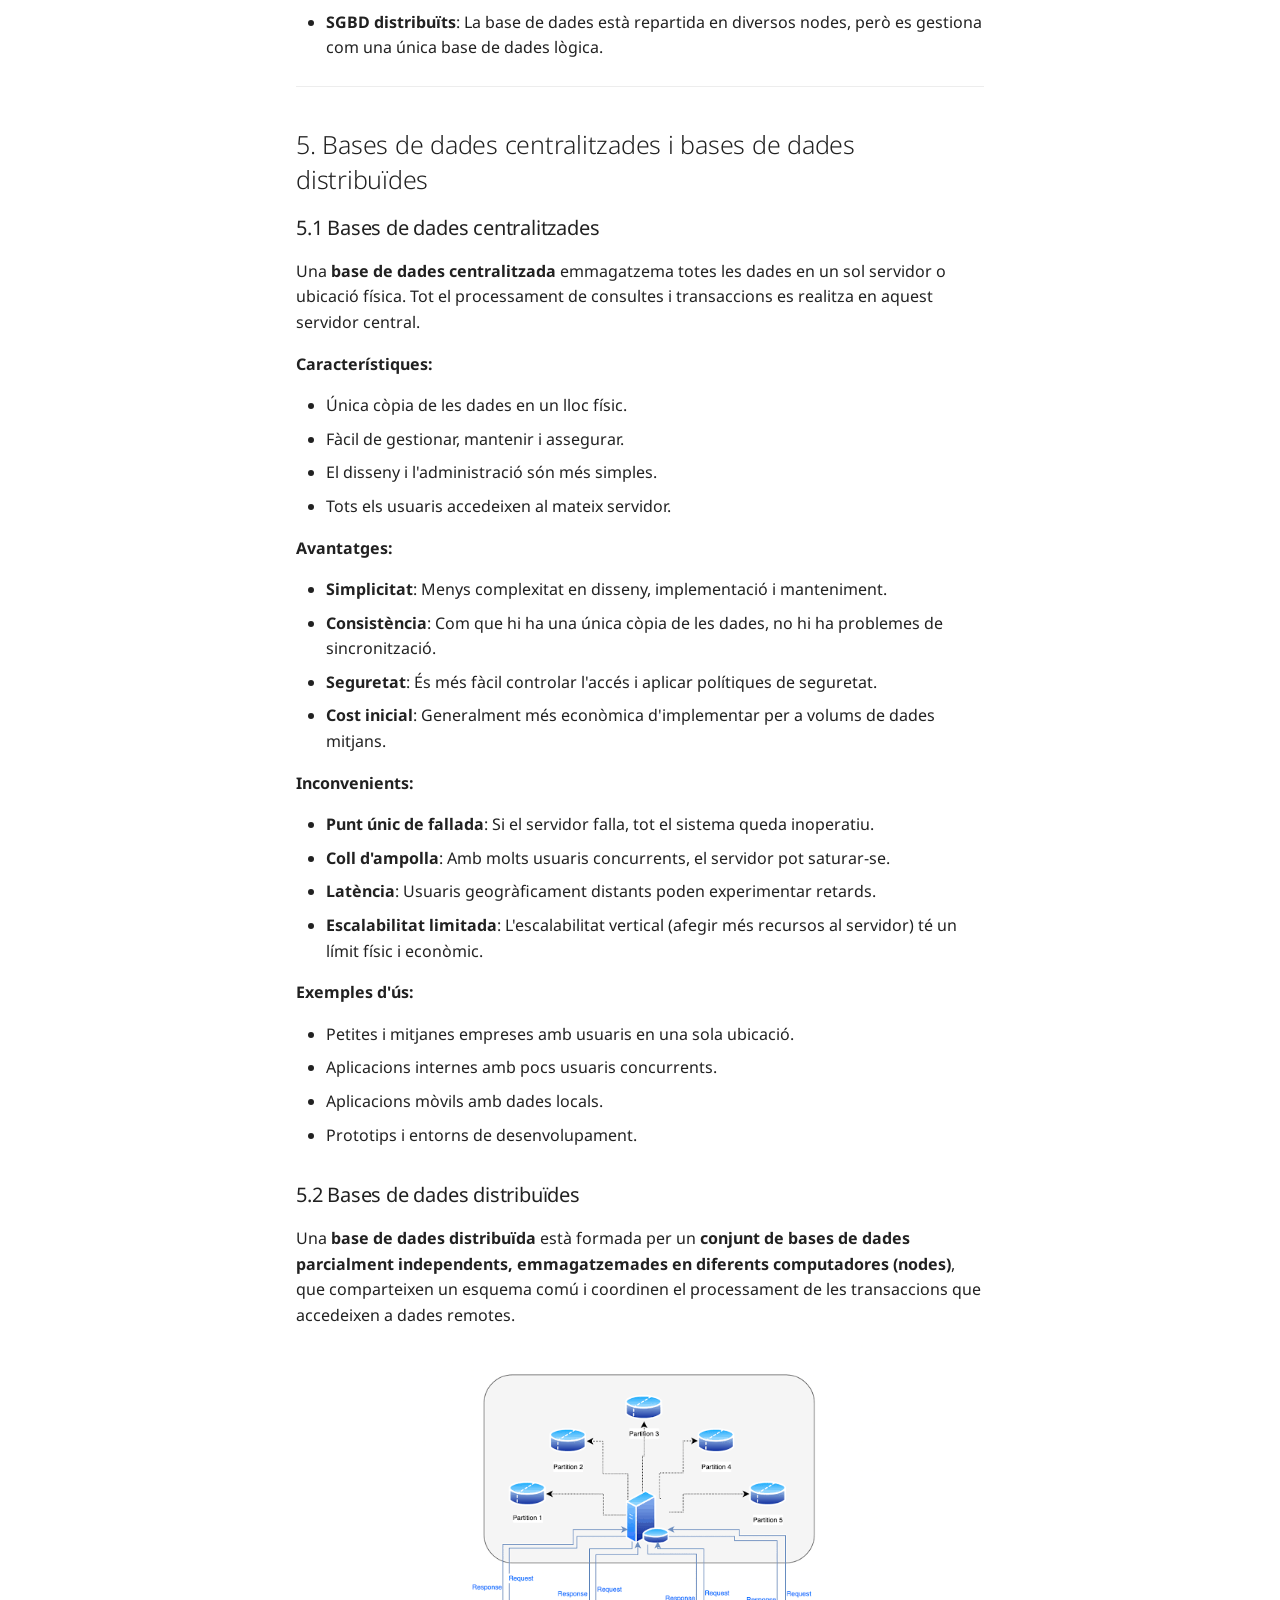
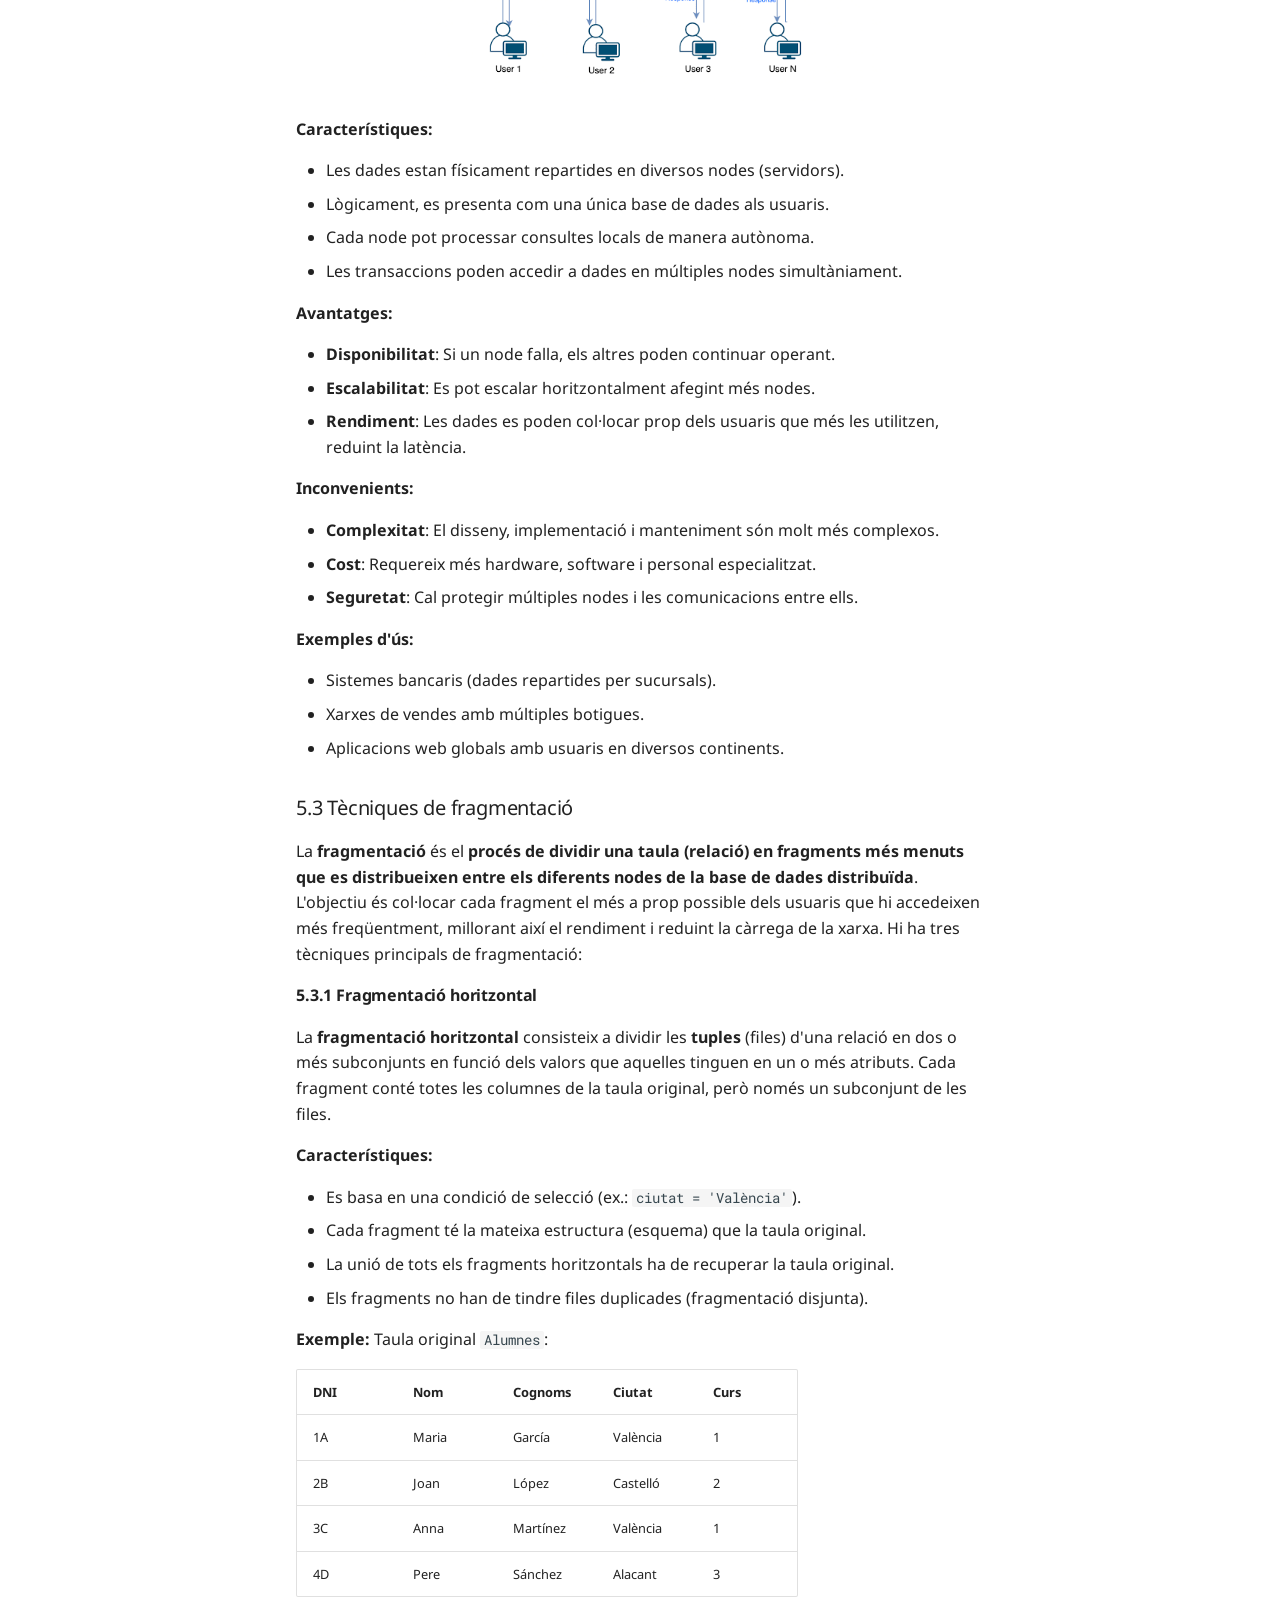
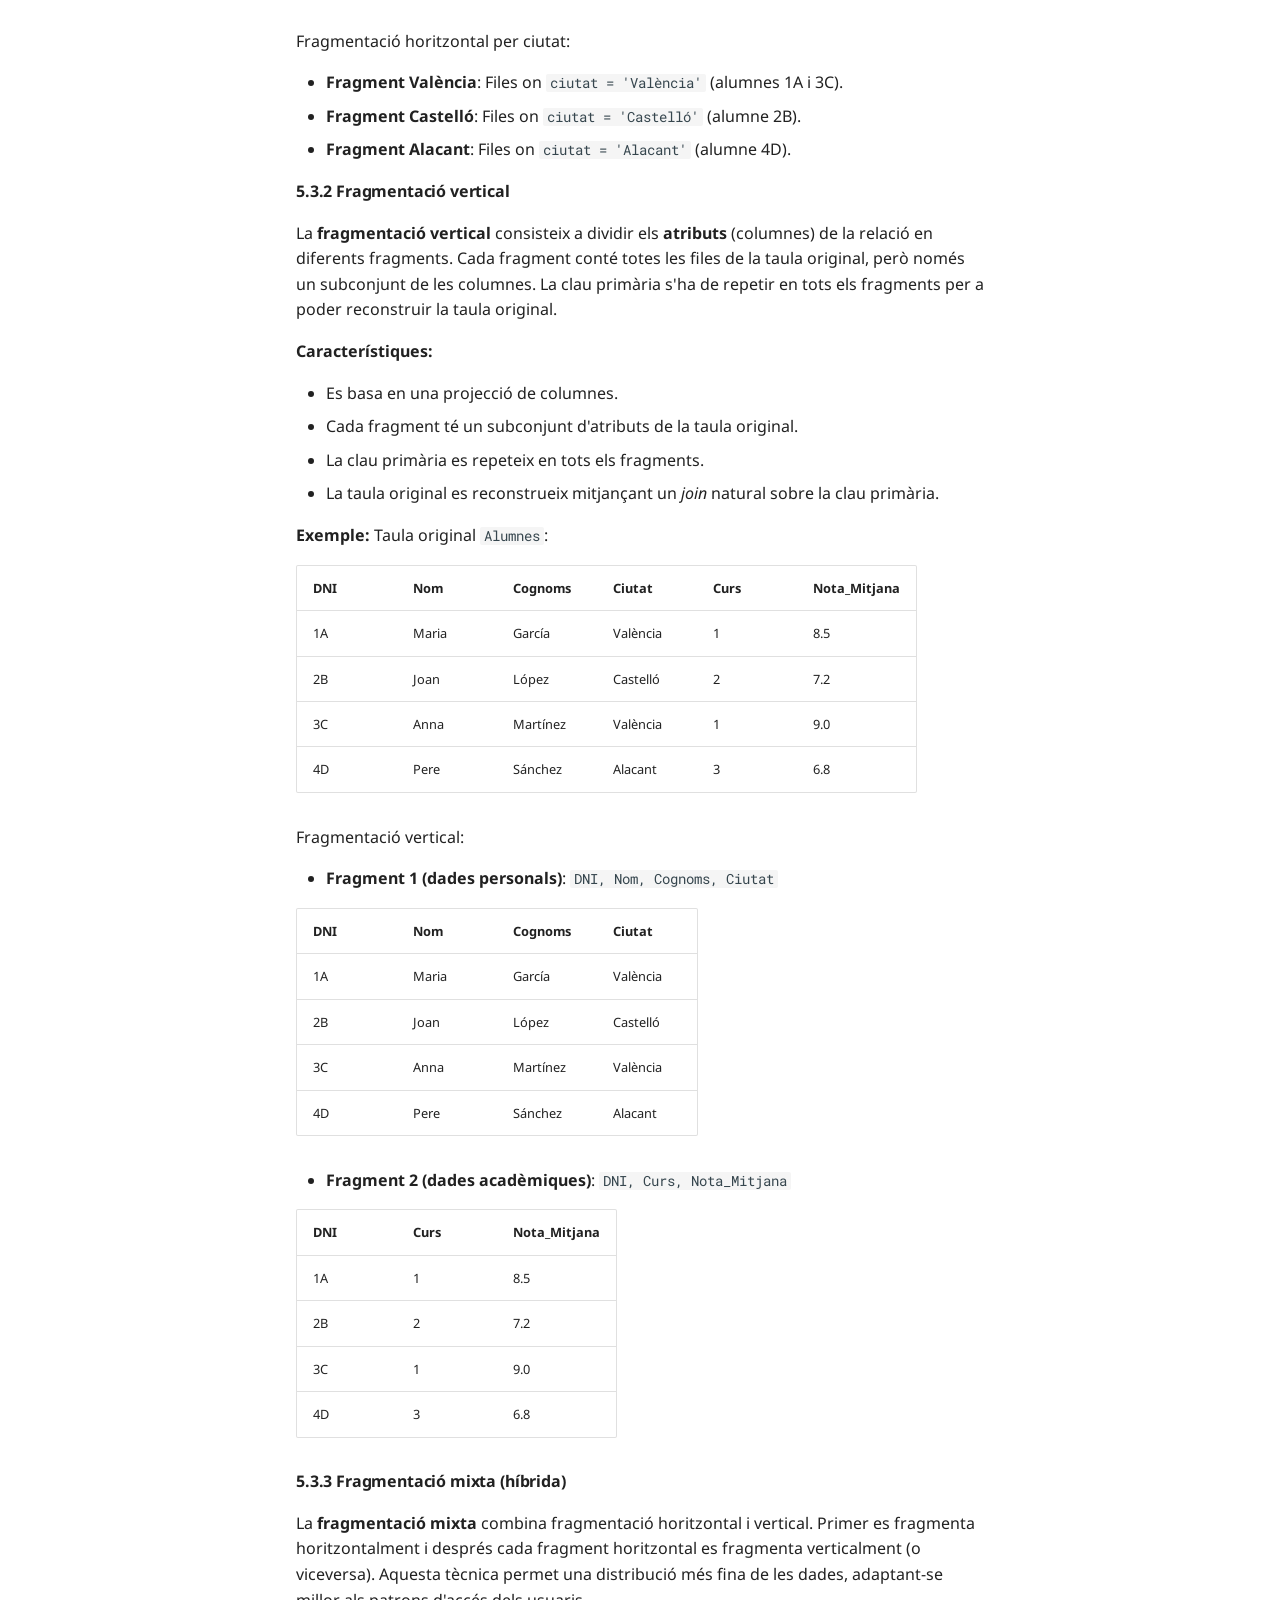
==== commit 7d164e03: "correcció errors 2.2 i 2.3" ====
--- a/U01 Introducció a les Bases de Dades/UD1/index.html
+++ b/U01 Introducció a les Bases de Dades/UD1/index.html
@@ -665,6 +665,26 @@
   
   <span class="md-ellipsis">
     Unitat 2.2. Model Entitat-Relació Extès (EER)
+  </span>
+  
+
+      </a>
+    </li>
+  
+
+              
+            
+              
+                
+  
+  
+  
+    <li class="md-nav__item">
+      <a href="../../U02%20Modelatge%20de%20Bases%20de%20Dades/UD2.3/" class="md-nav__link">
+        
+  
+  <span class="md-ellipsis">
+    Unitat 2.3. Disseny de bases de dades, el model relacional
   </span>
   
 
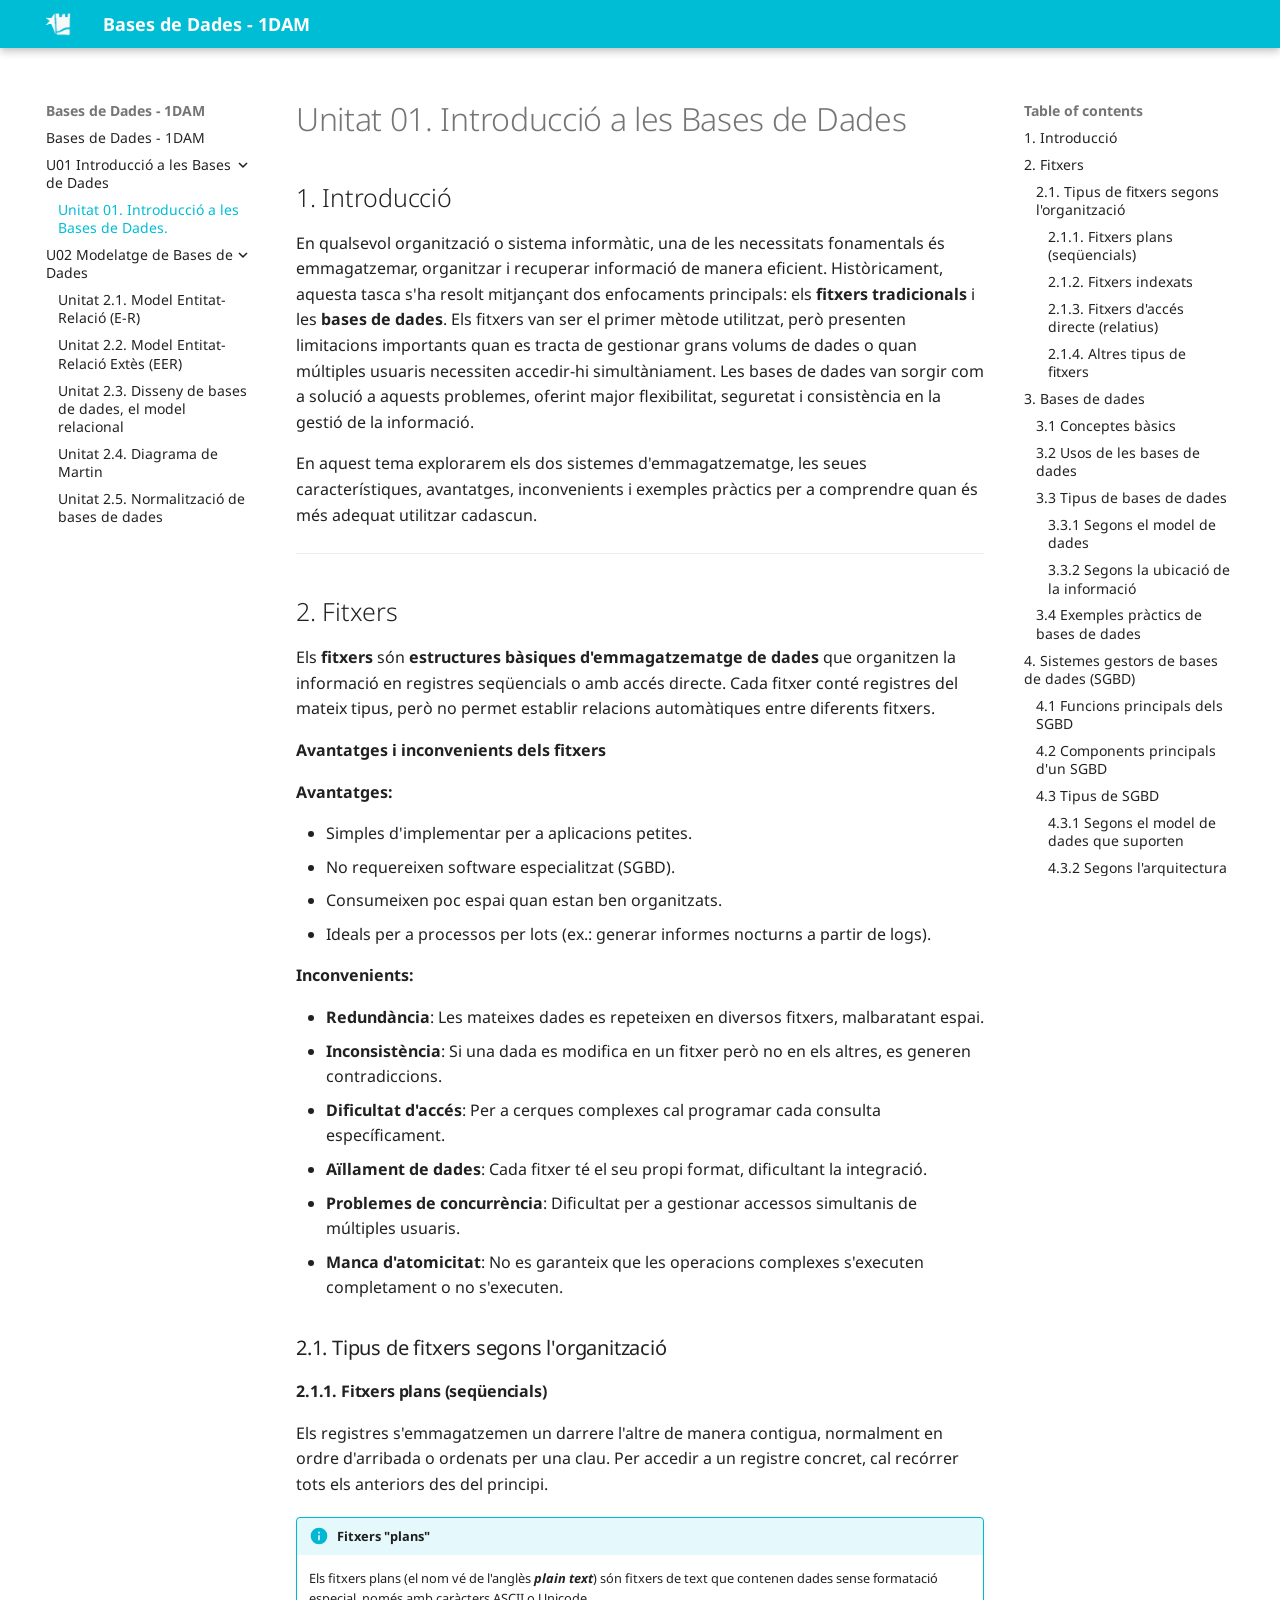
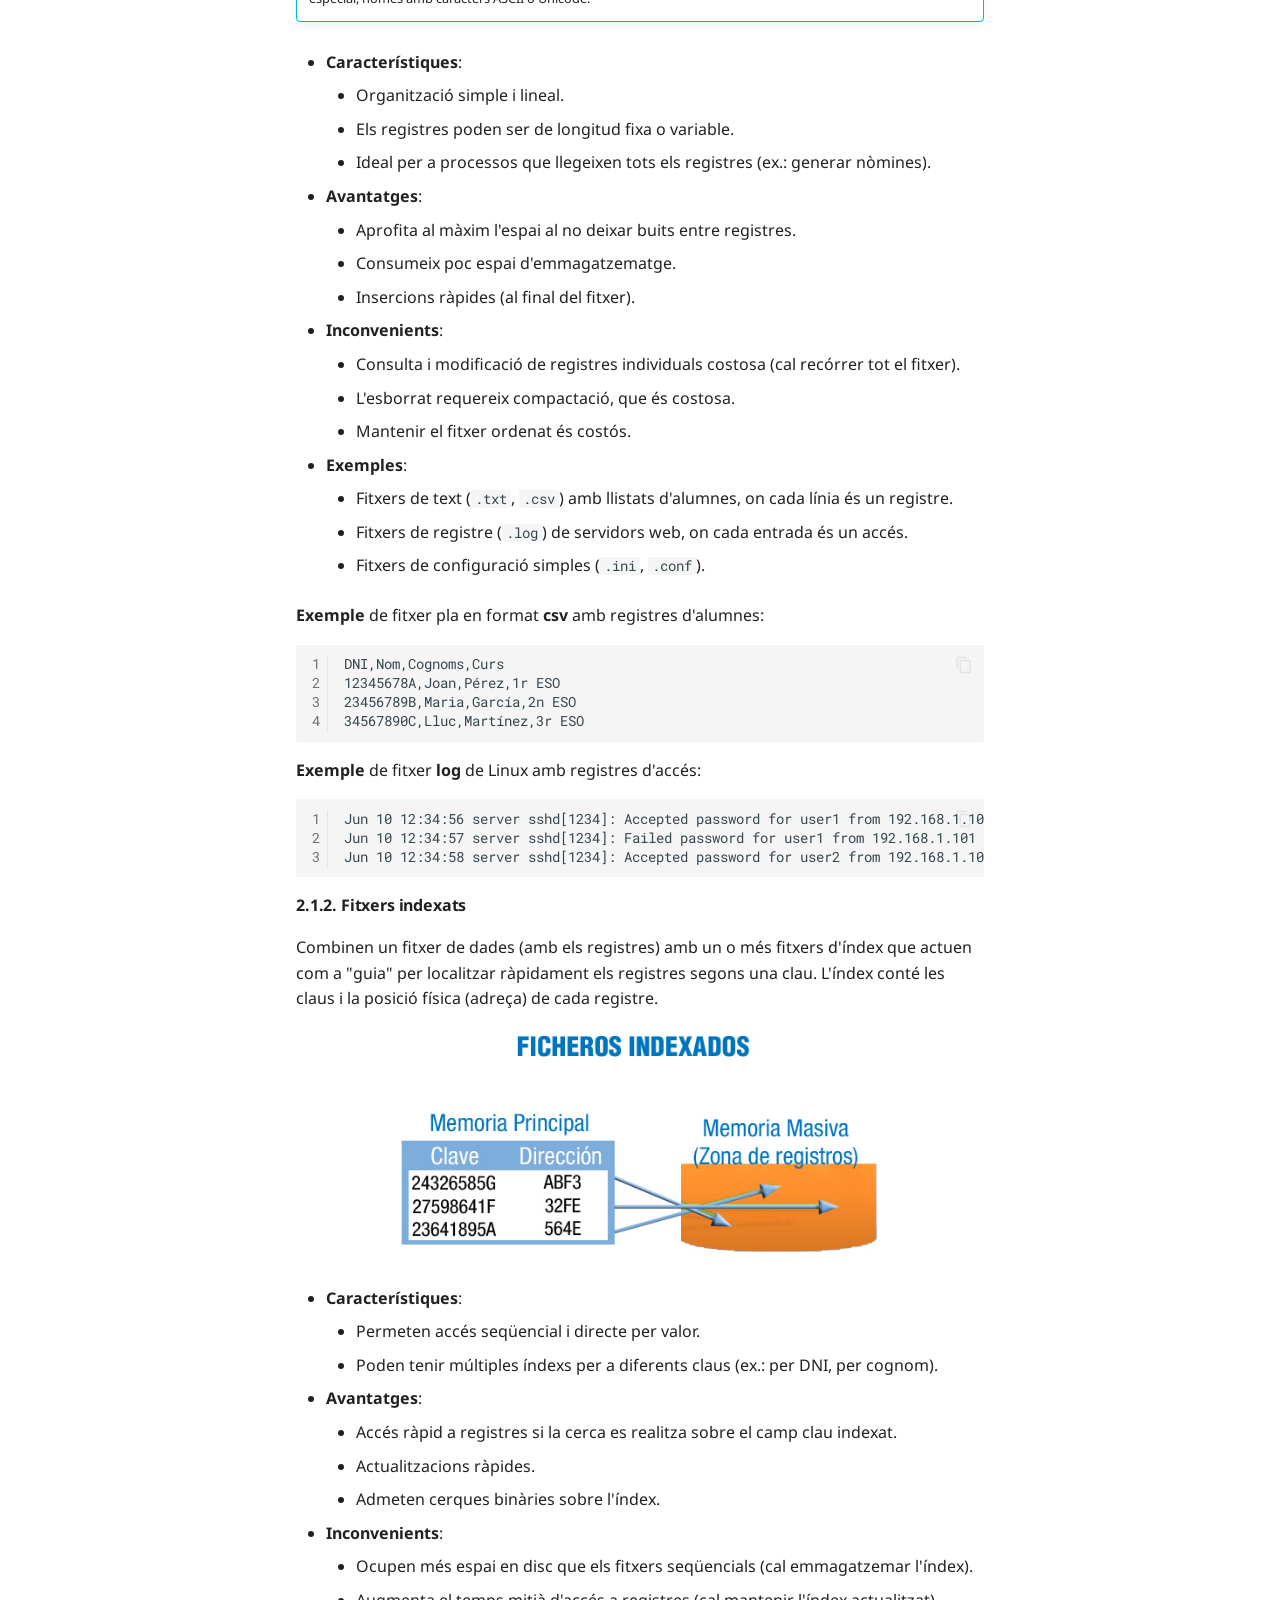
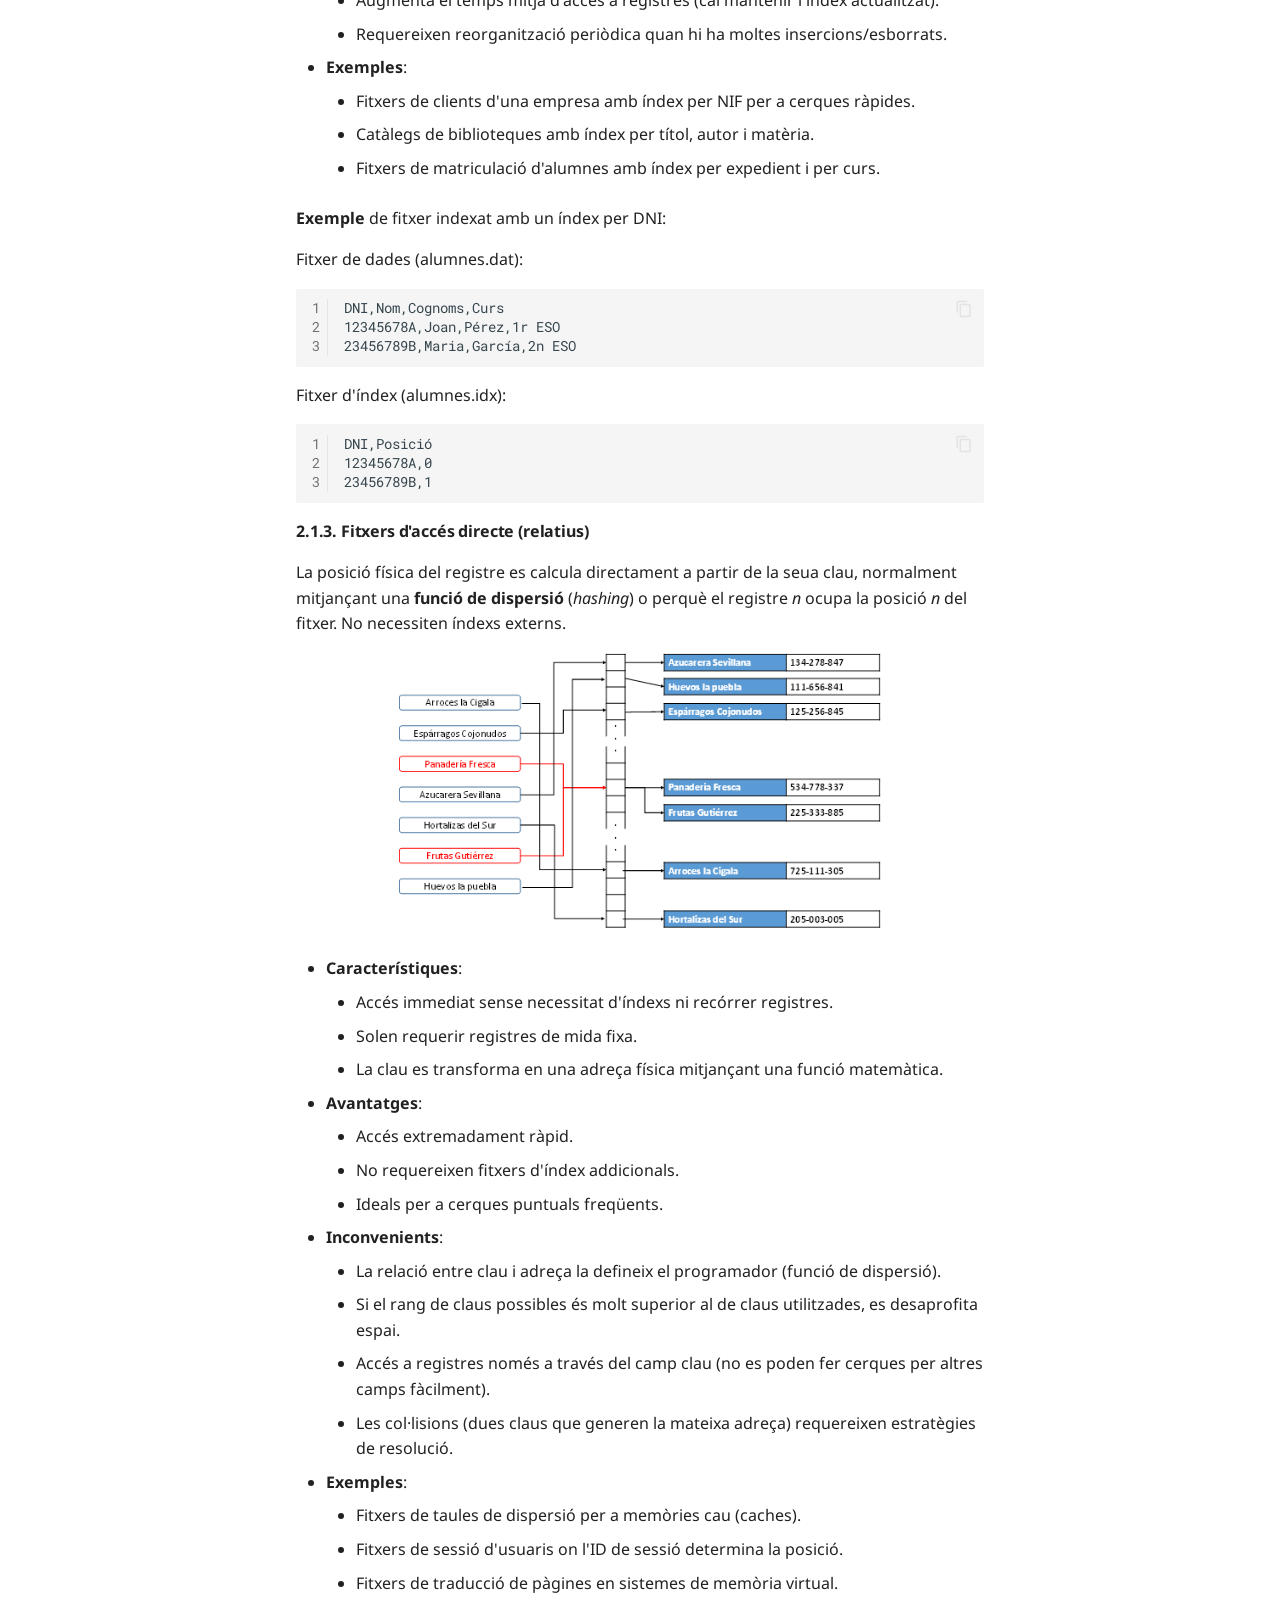
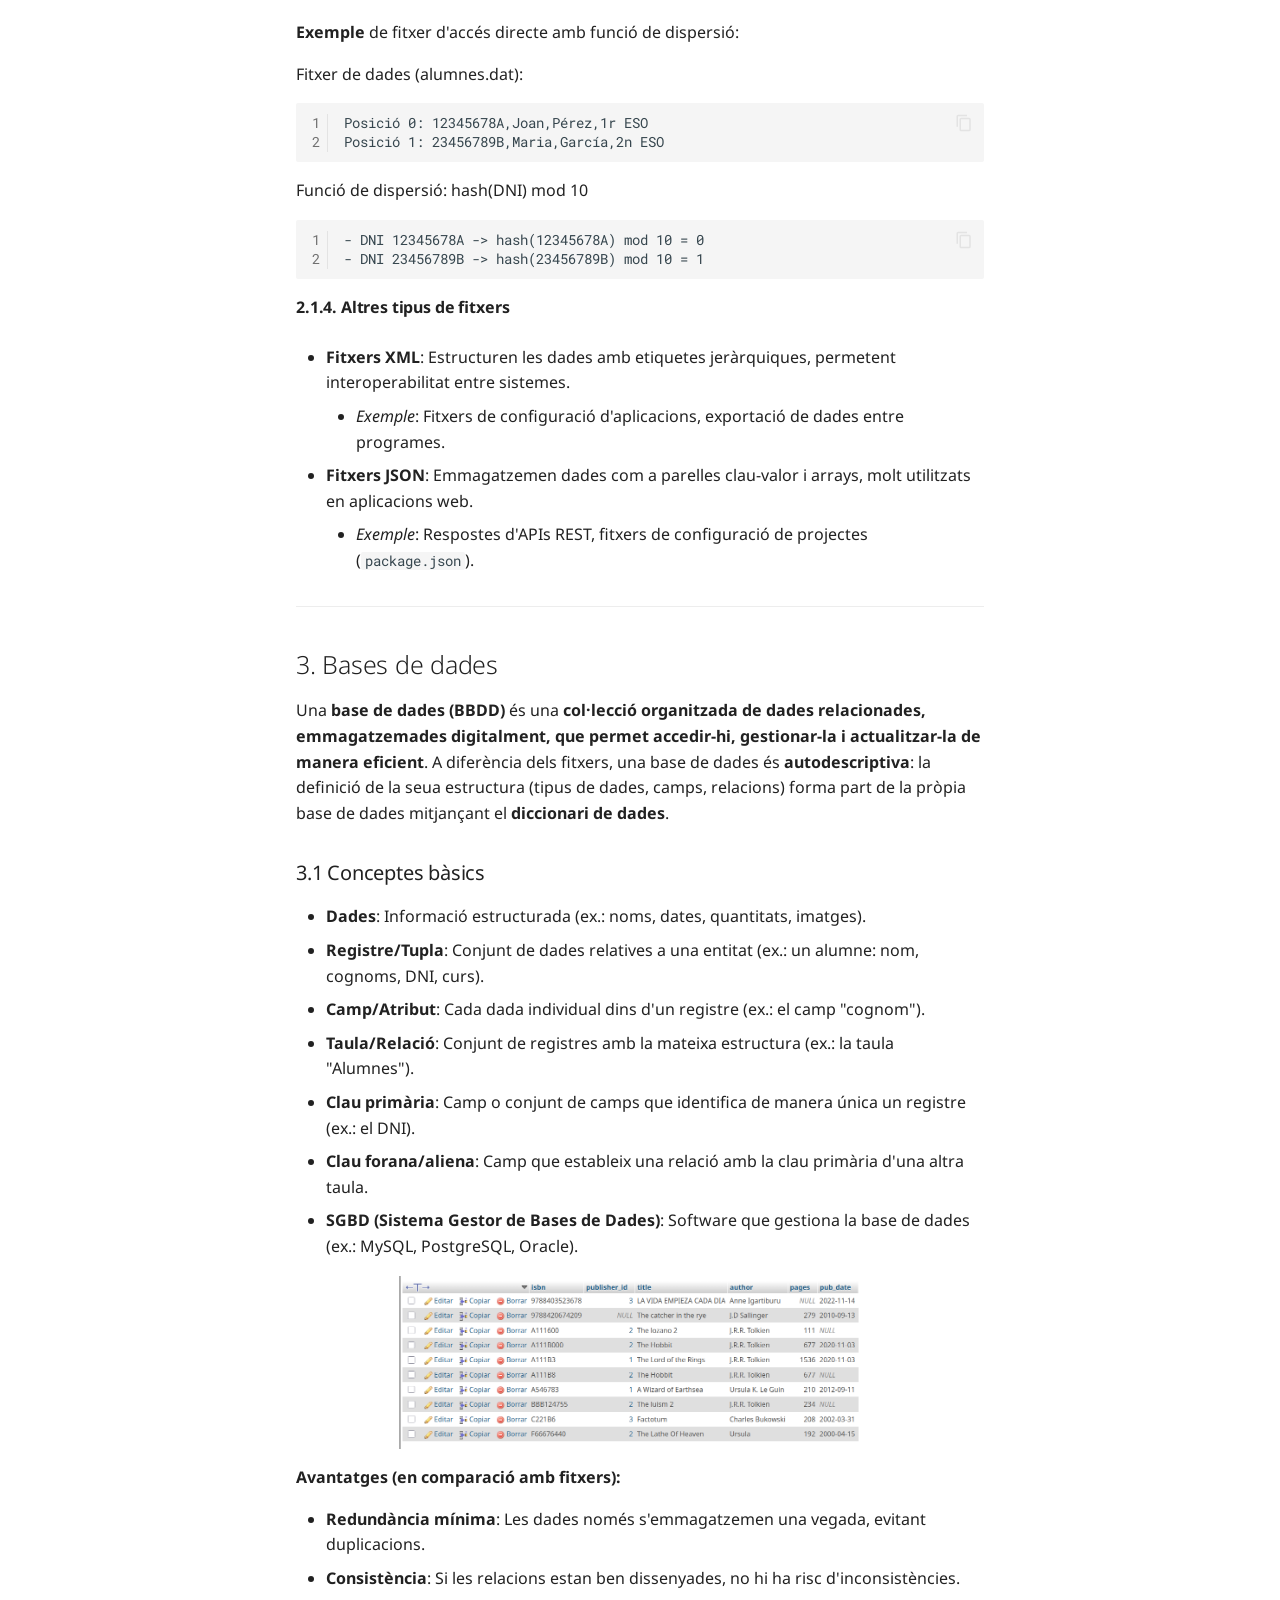
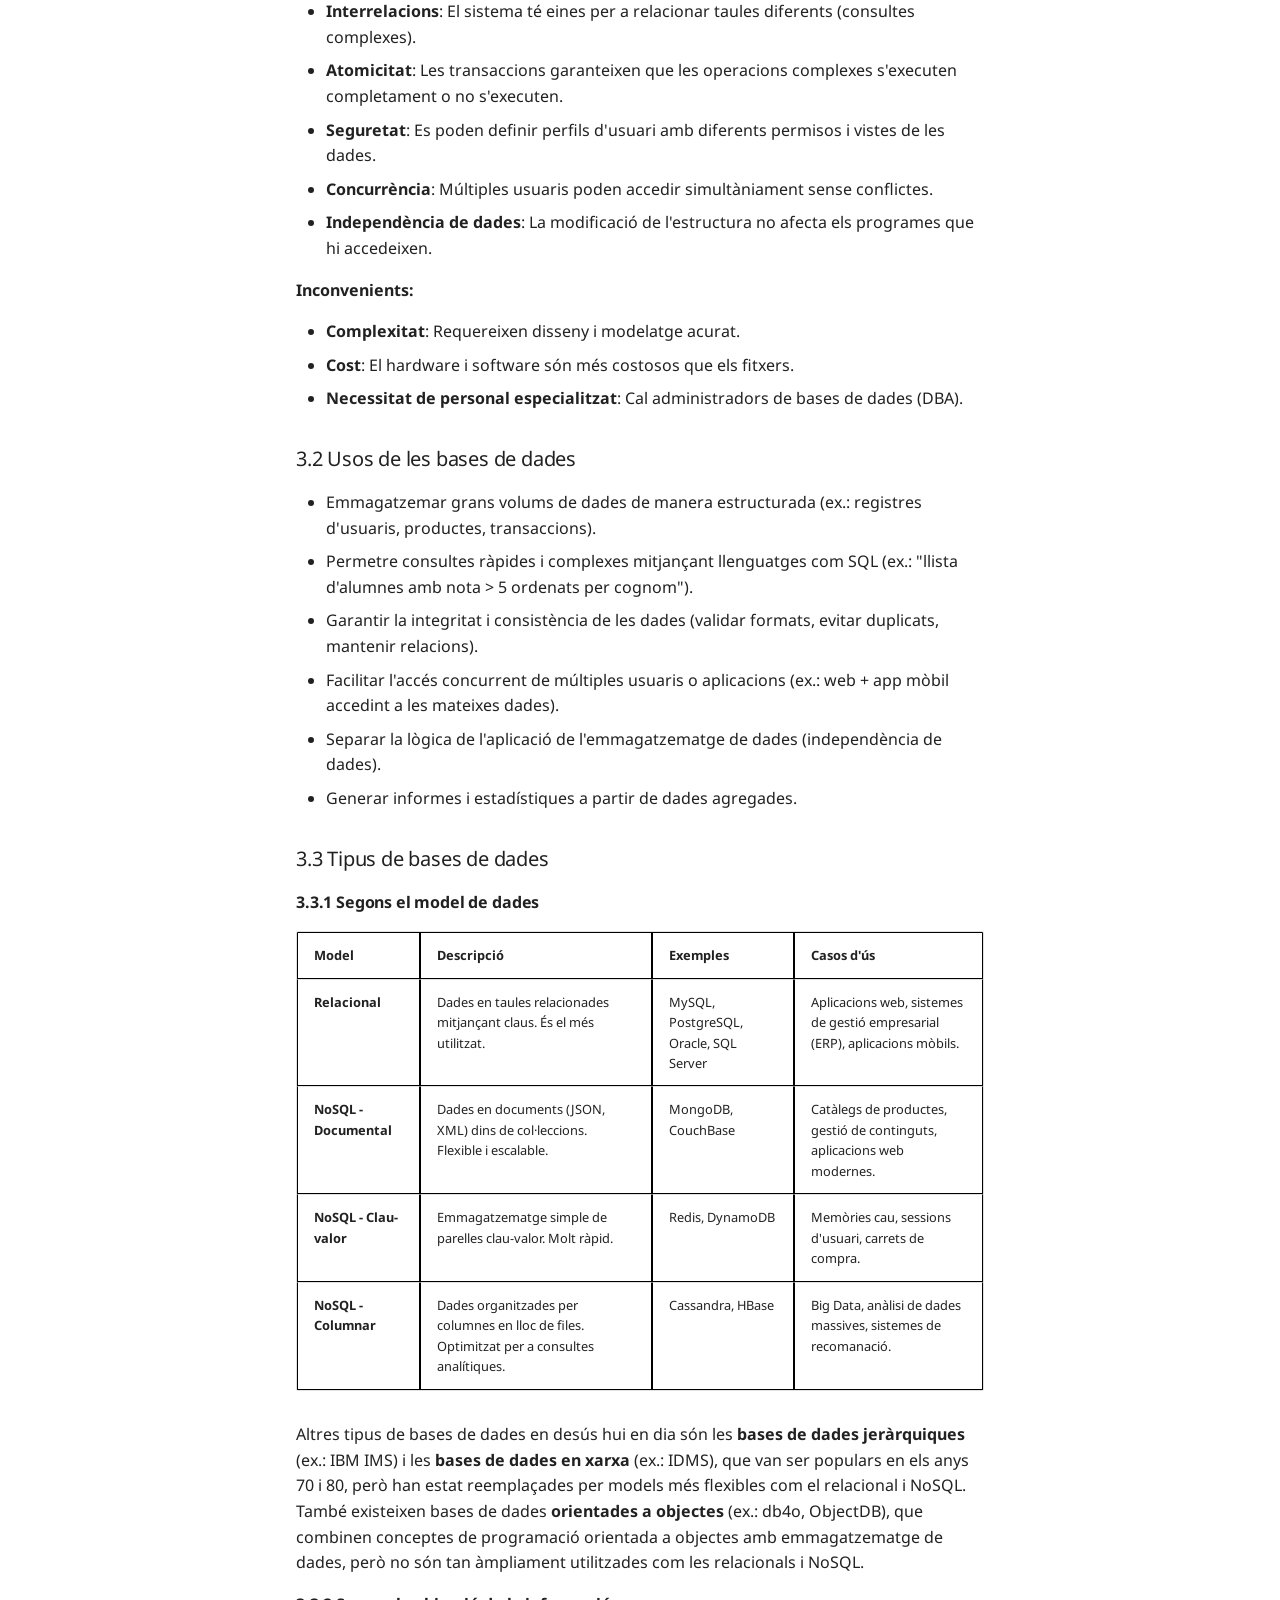
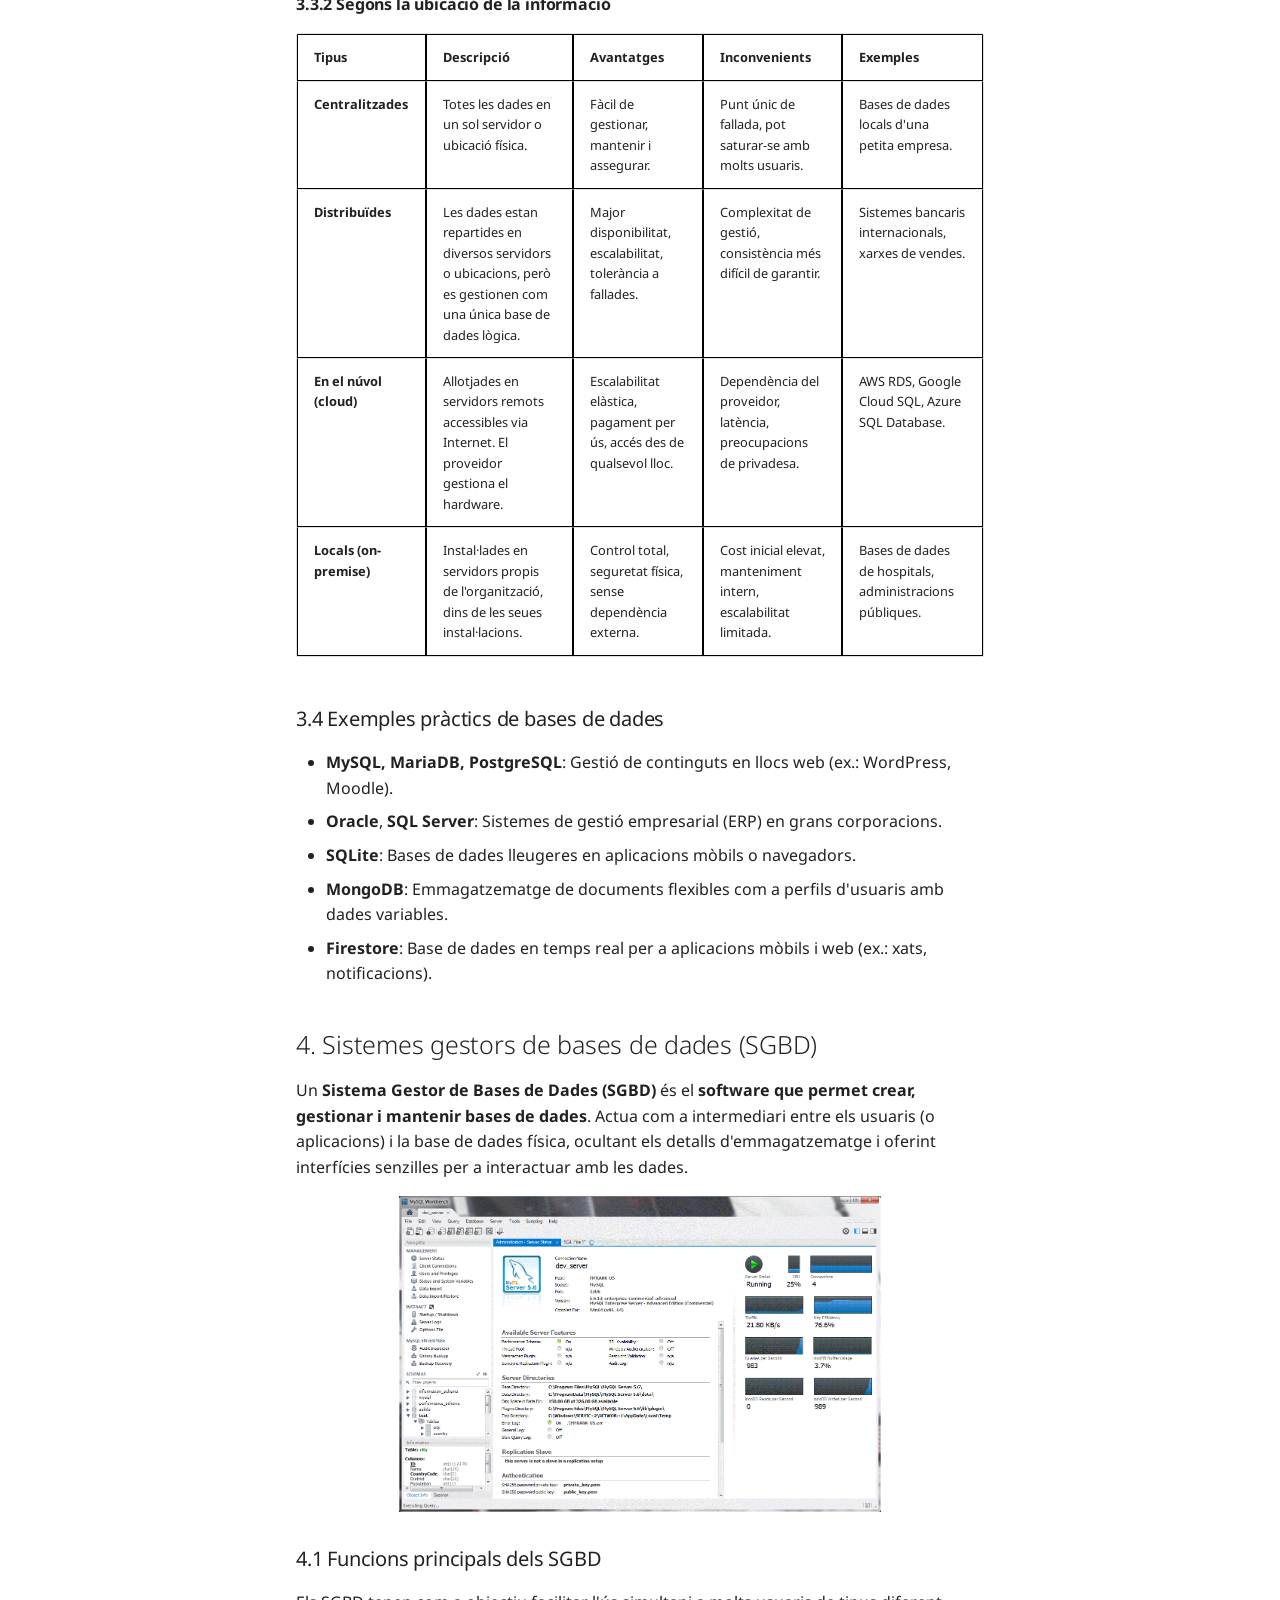
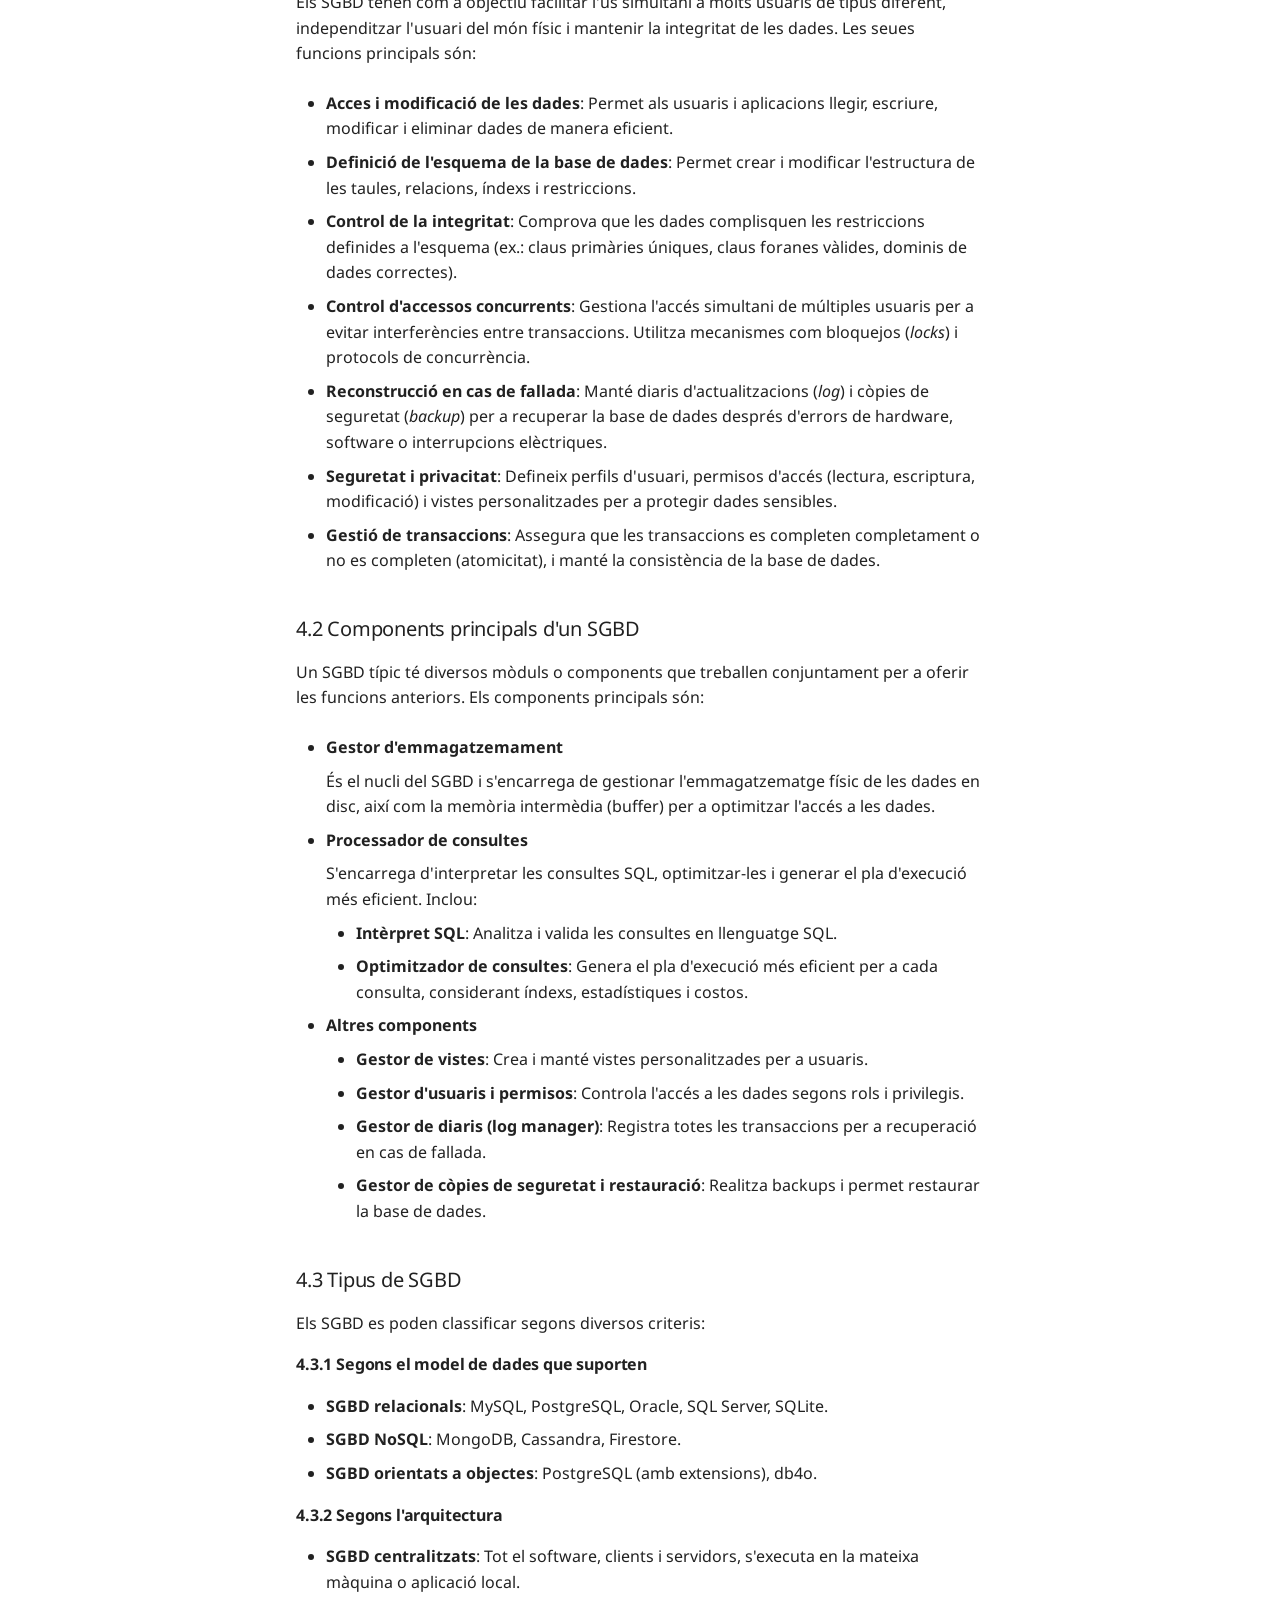
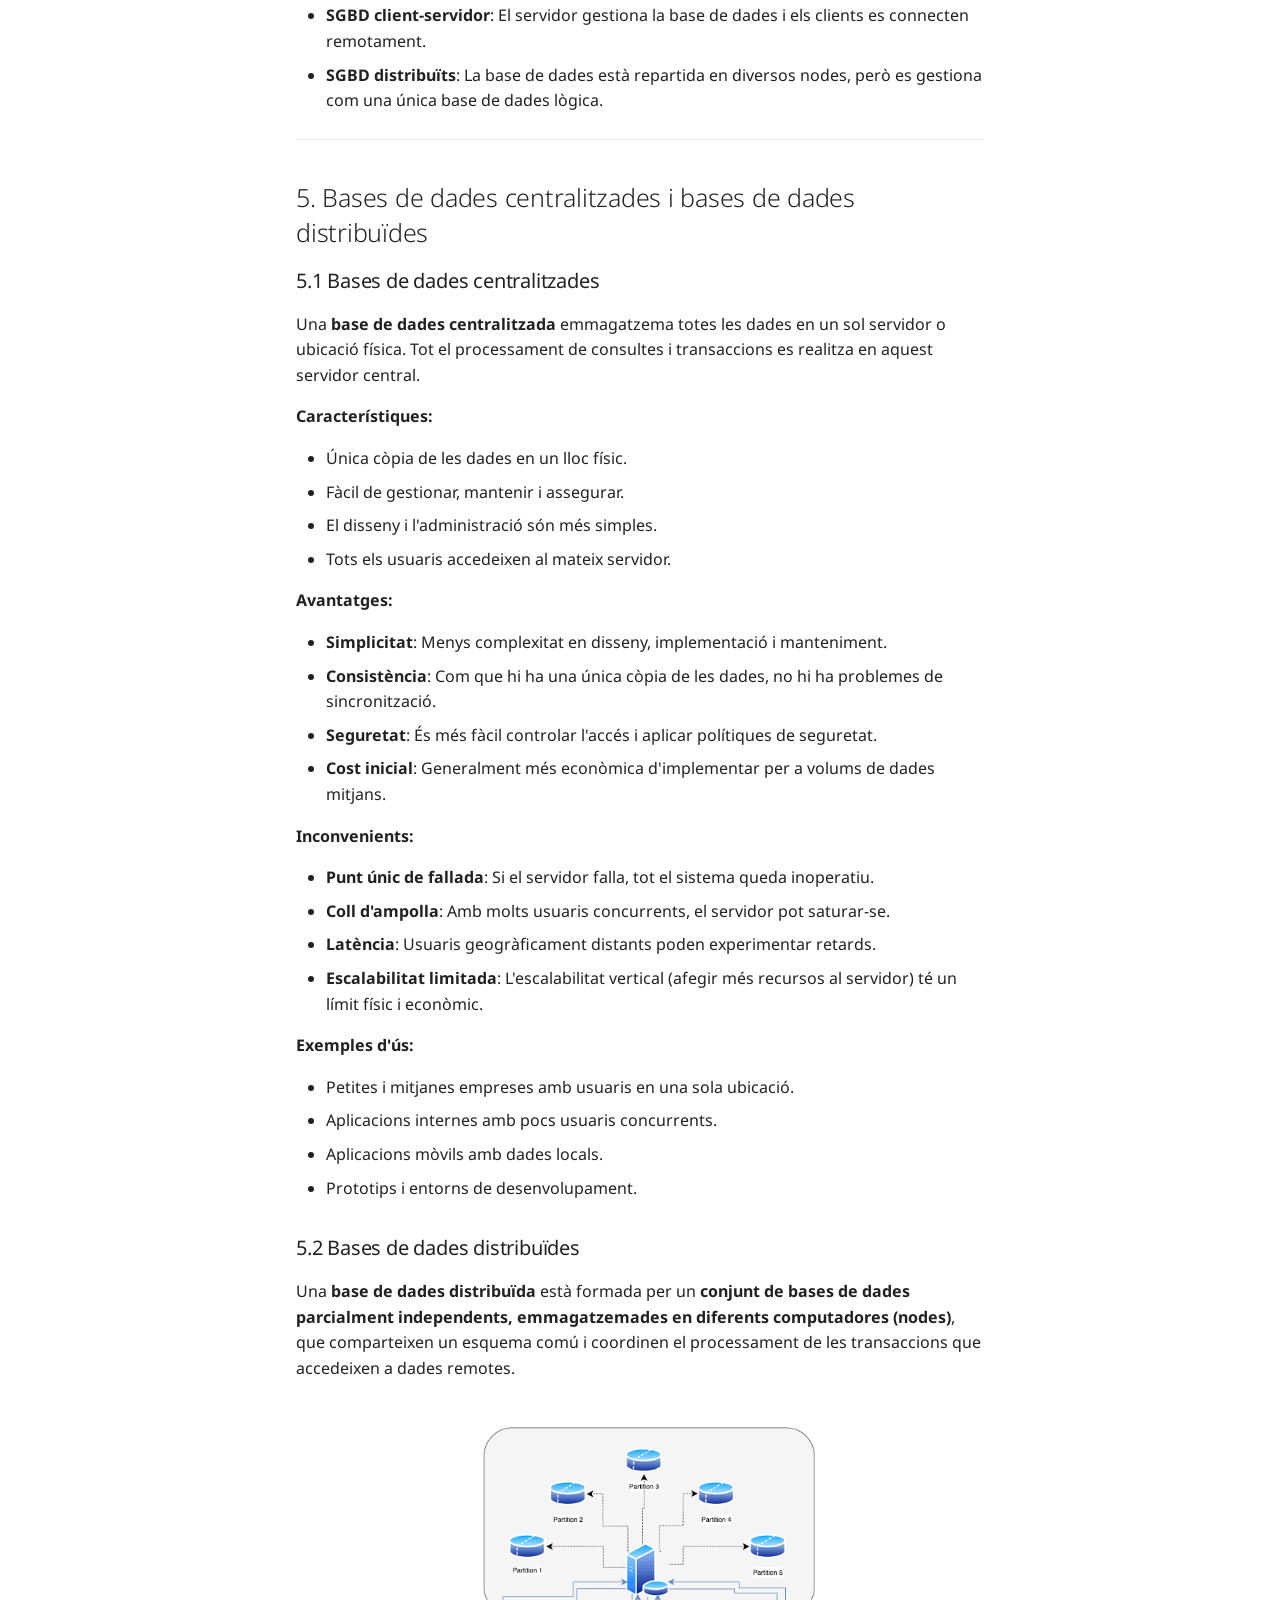
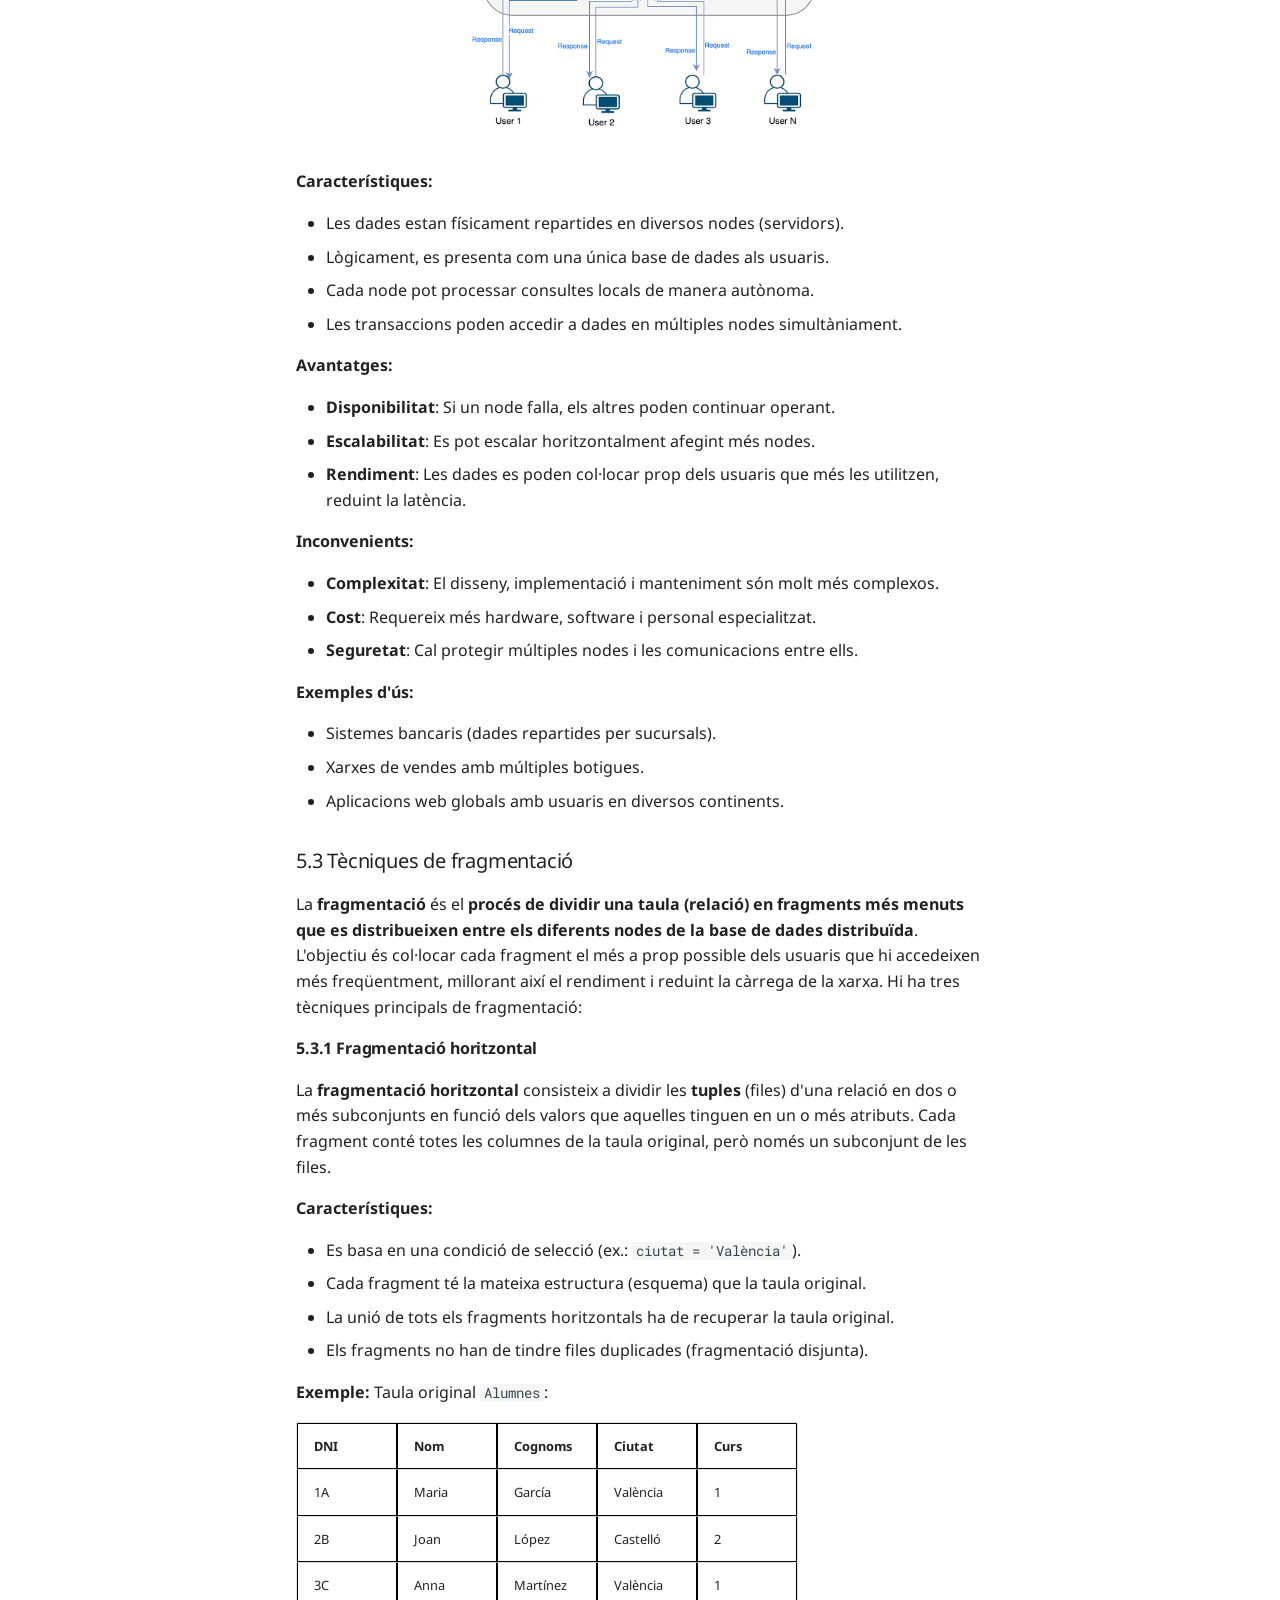
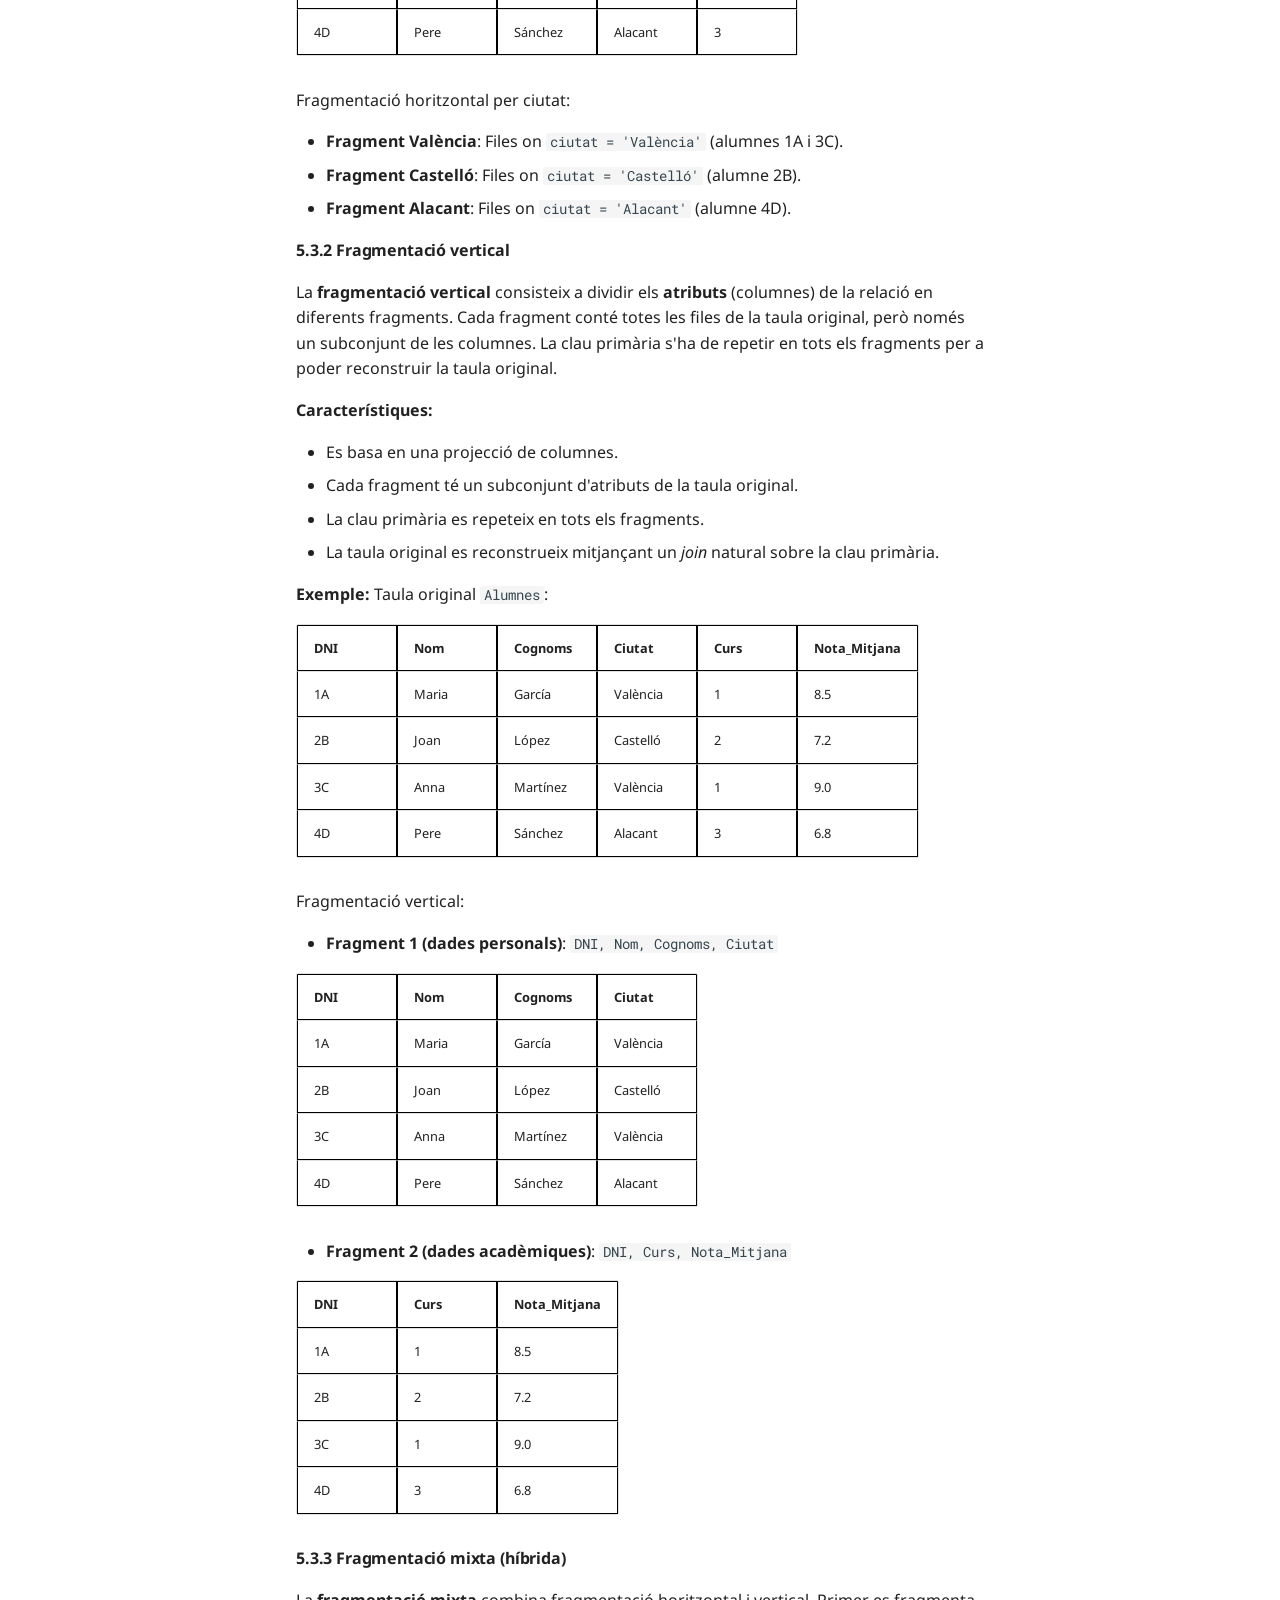
==== commit aefd7f4c: "added 2.4 and 2.5" ====
--- a/U01 Introducció a les Bases de Dades/UD1/index.html
+++ b/U01 Introducció a les Bases de Dades/UD1/index.html
@@ -685,6 +685,46 @@
   
   <span class="md-ellipsis">
     Unitat 2.3. Disseny de bases de dades, el model relacional
+  </span>
+  
+
+      </a>
+    </li>
+  
+
+              
+            
+              
+                
+  
+  
+  
+    <li class="md-nav__item">
+      <a href="../../U02%20Modelatge%20de%20Bases%20de%20Dades/UD2.4/" class="md-nav__link">
+        
+  
+  <span class="md-ellipsis">
+    Unitat 2.4. Diagrama de Martin
+  </span>
+  
+
+      </a>
+    </li>
+  
+
+              
+            
+              
+                
+  
+  
+  
+    <li class="md-nav__item">
+      <a href="../../U02%20Modelatge%20de%20Bases%20de%20Dades/UD2.5/" class="md-nav__link">
+        
+  
+  <span class="md-ellipsis">
+    Unitat 2.5. Normalització de bases de dades
   </span>
   
 
--- a/stylesheets/my.css
+++ b/stylesheets/my.css
@@ -11,3 +11,9 @@
     height: auto;
 }
 
+.md-typeset__table td, .md-typeset__table th {
+    border: 1px solid black;
+    border-collapse: collapse;
+    text-align: center;
+}
+
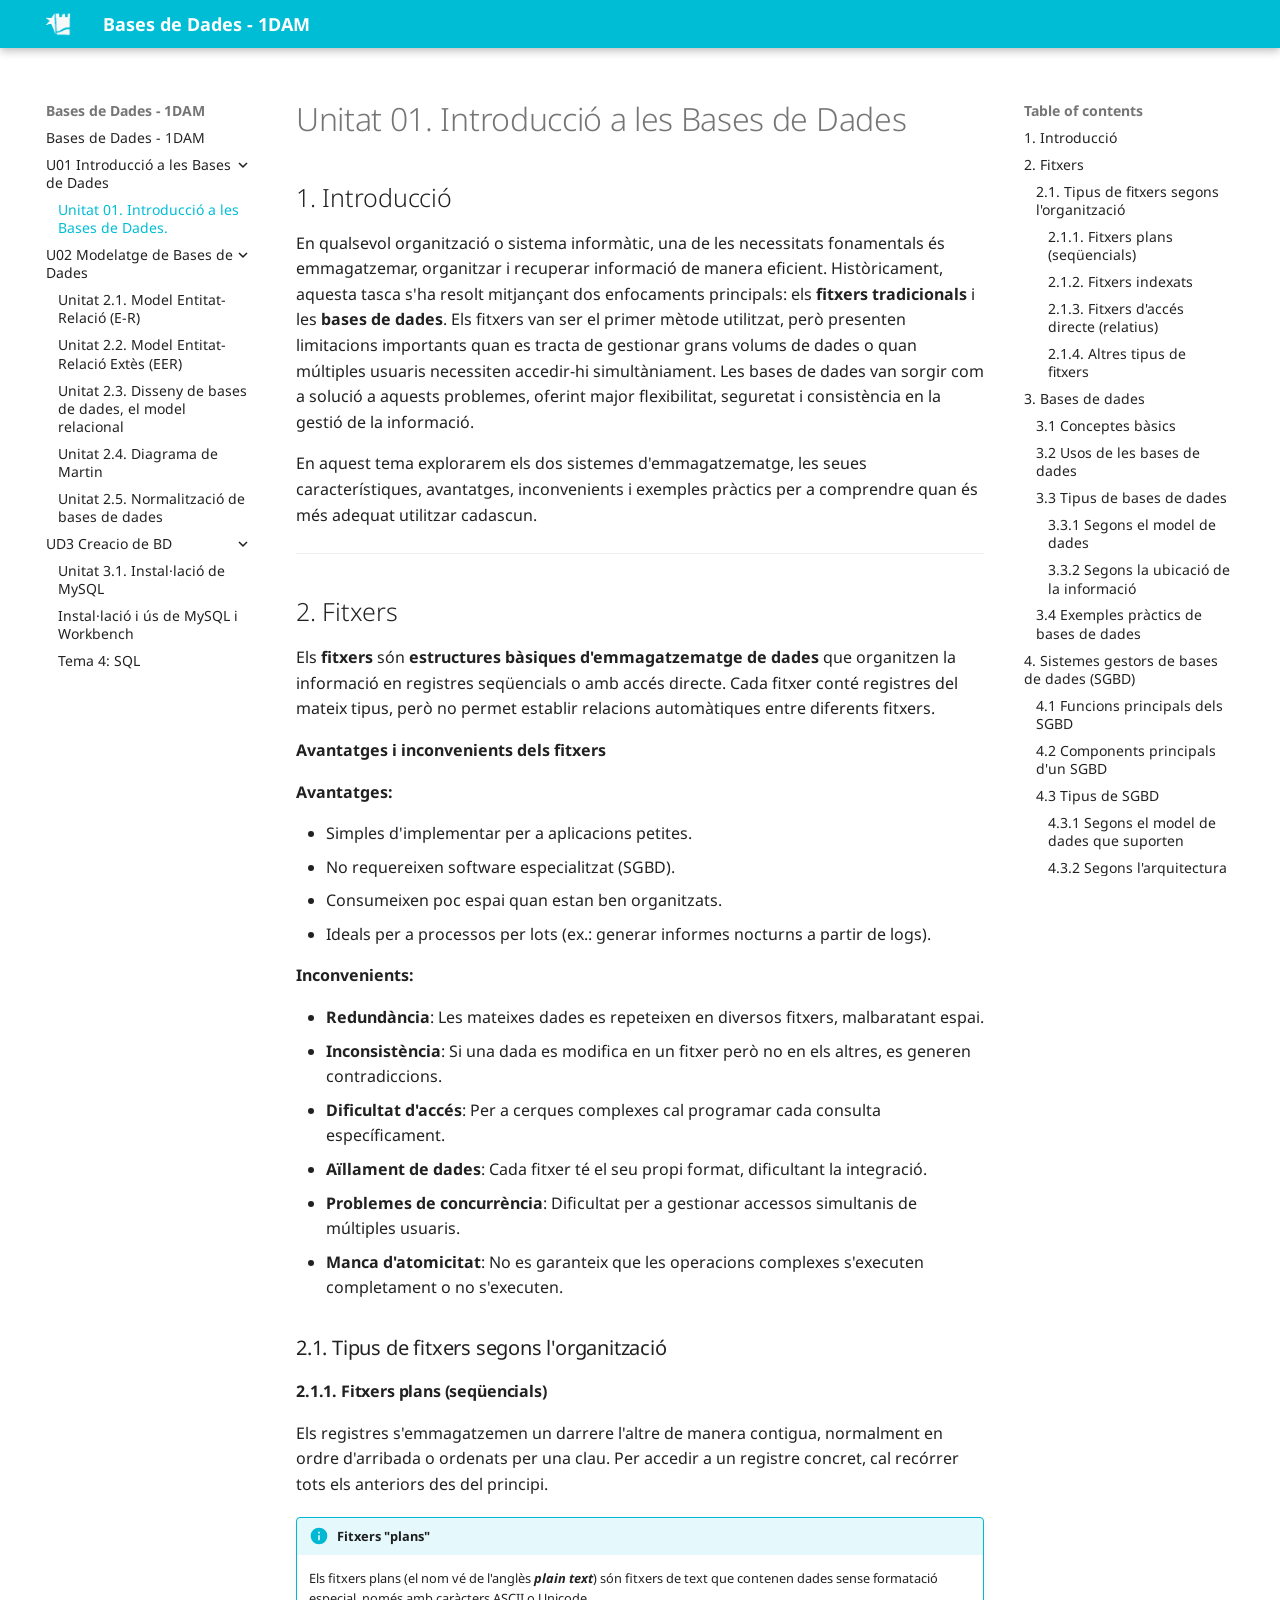
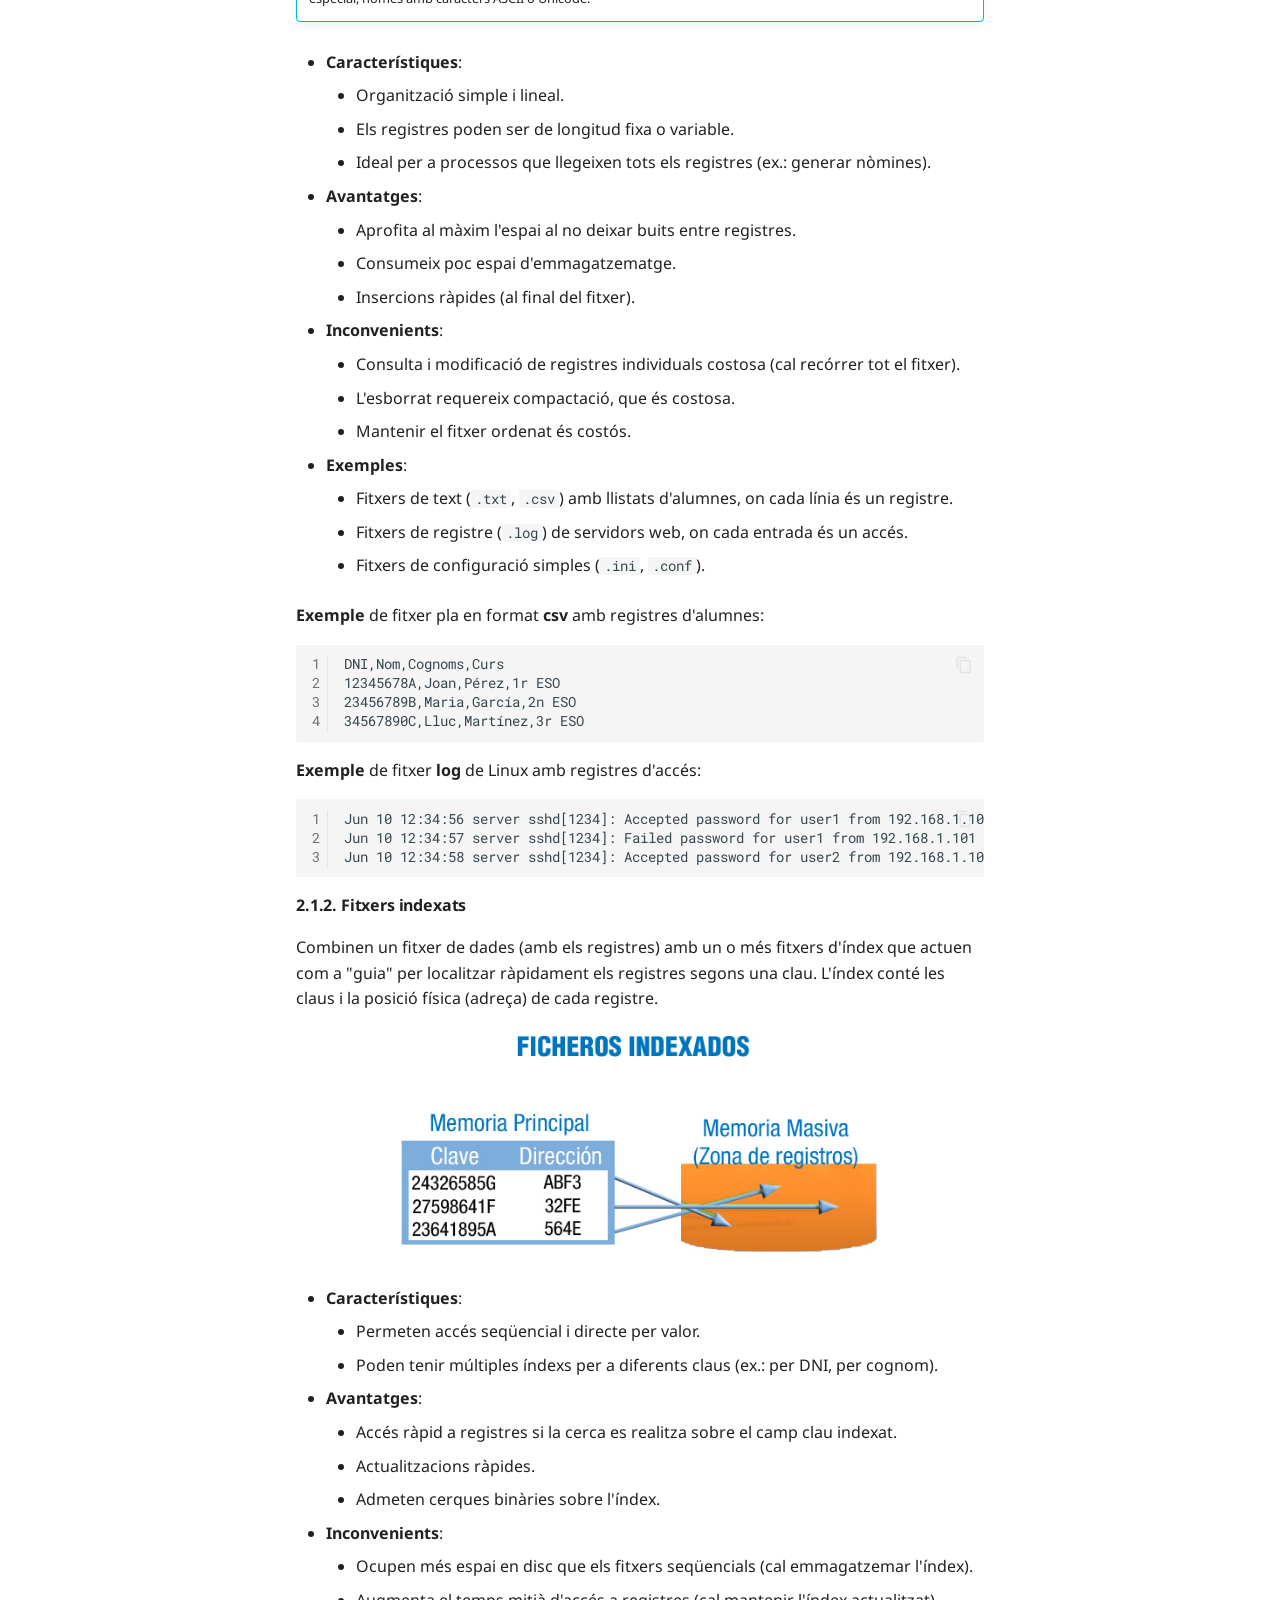
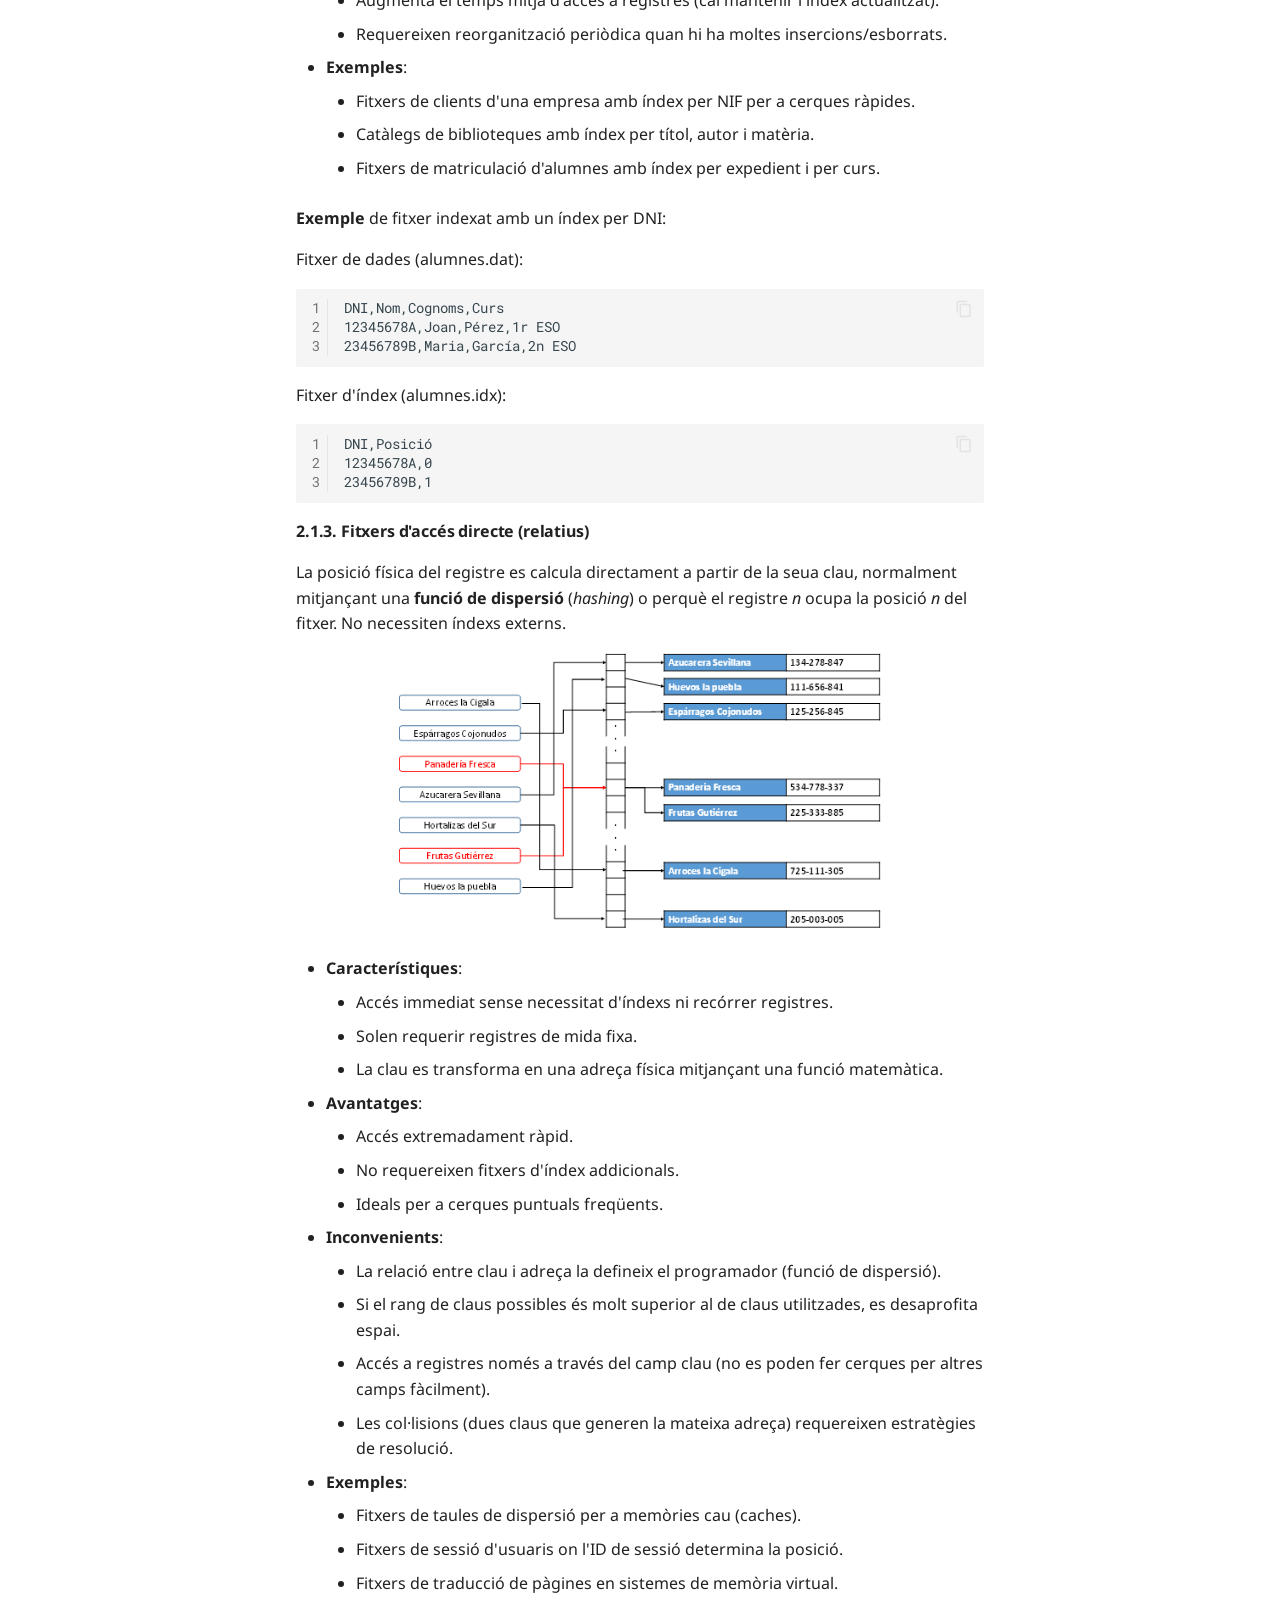
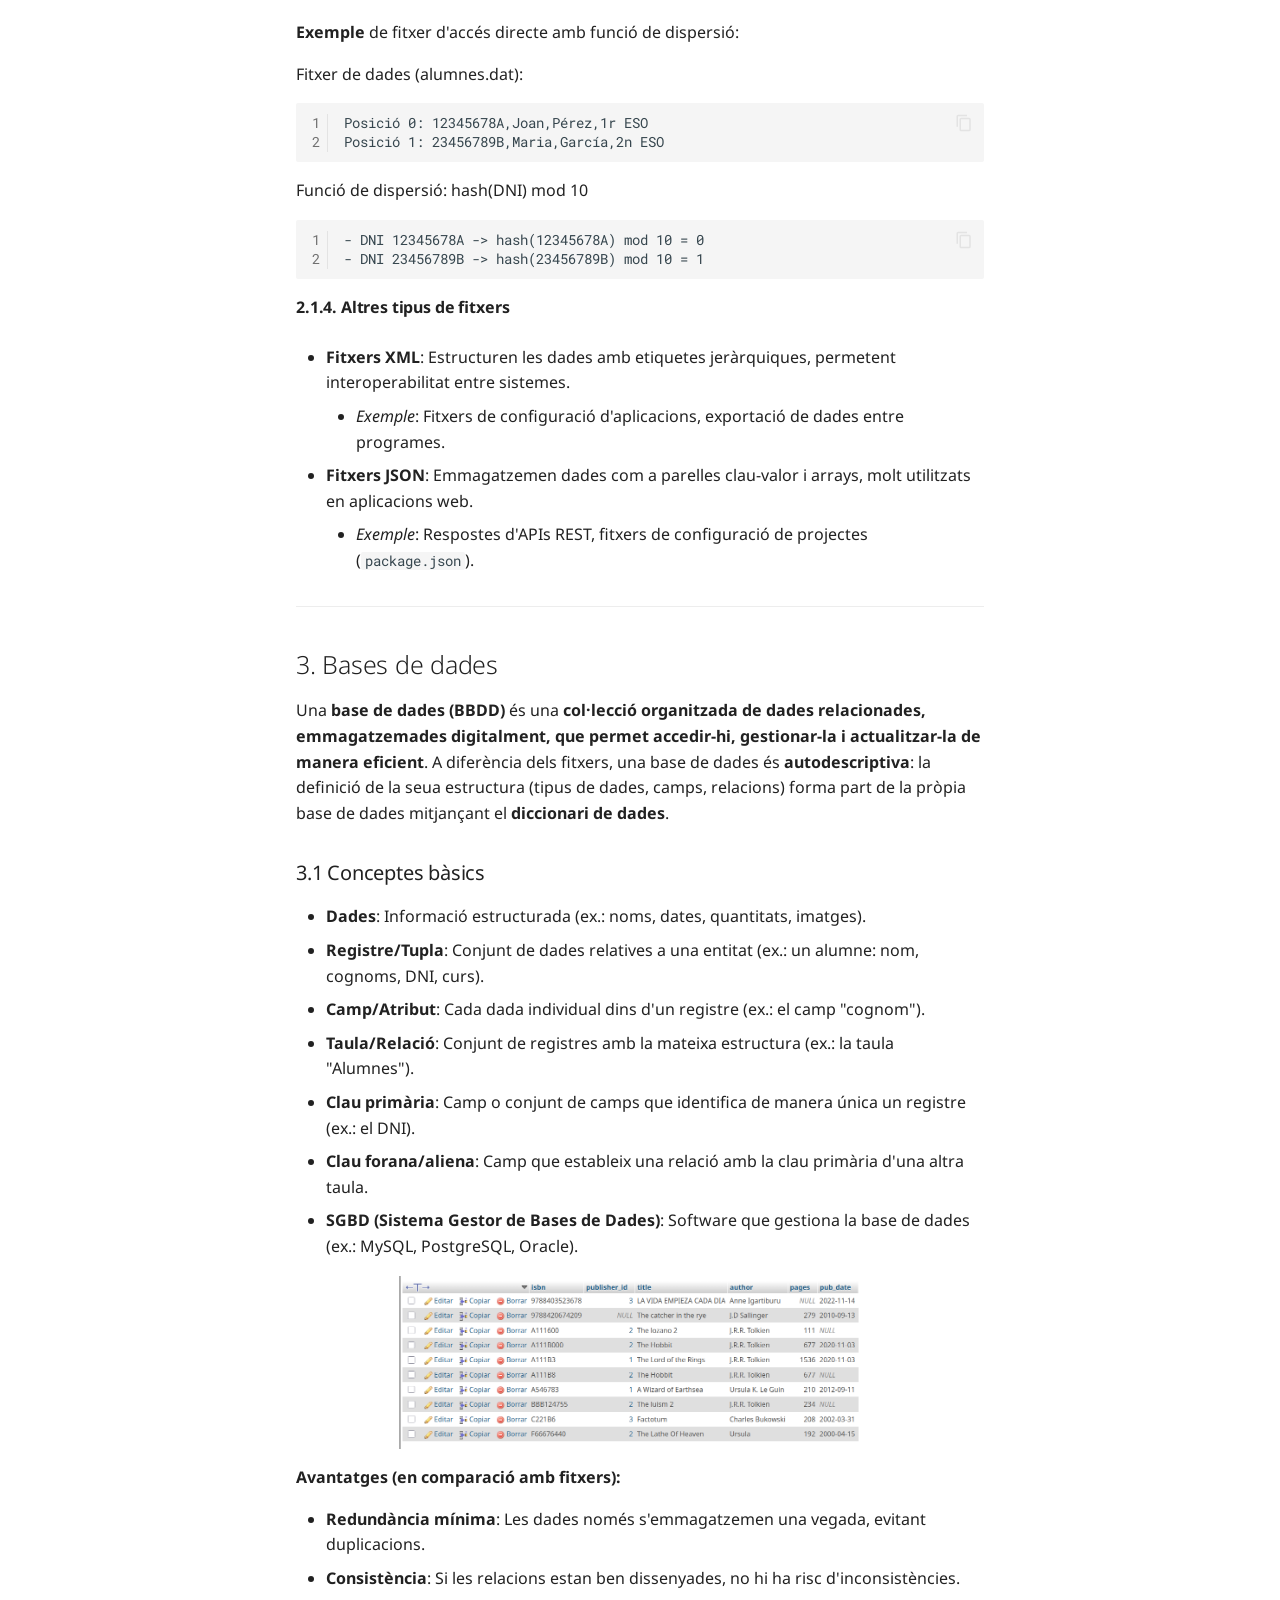
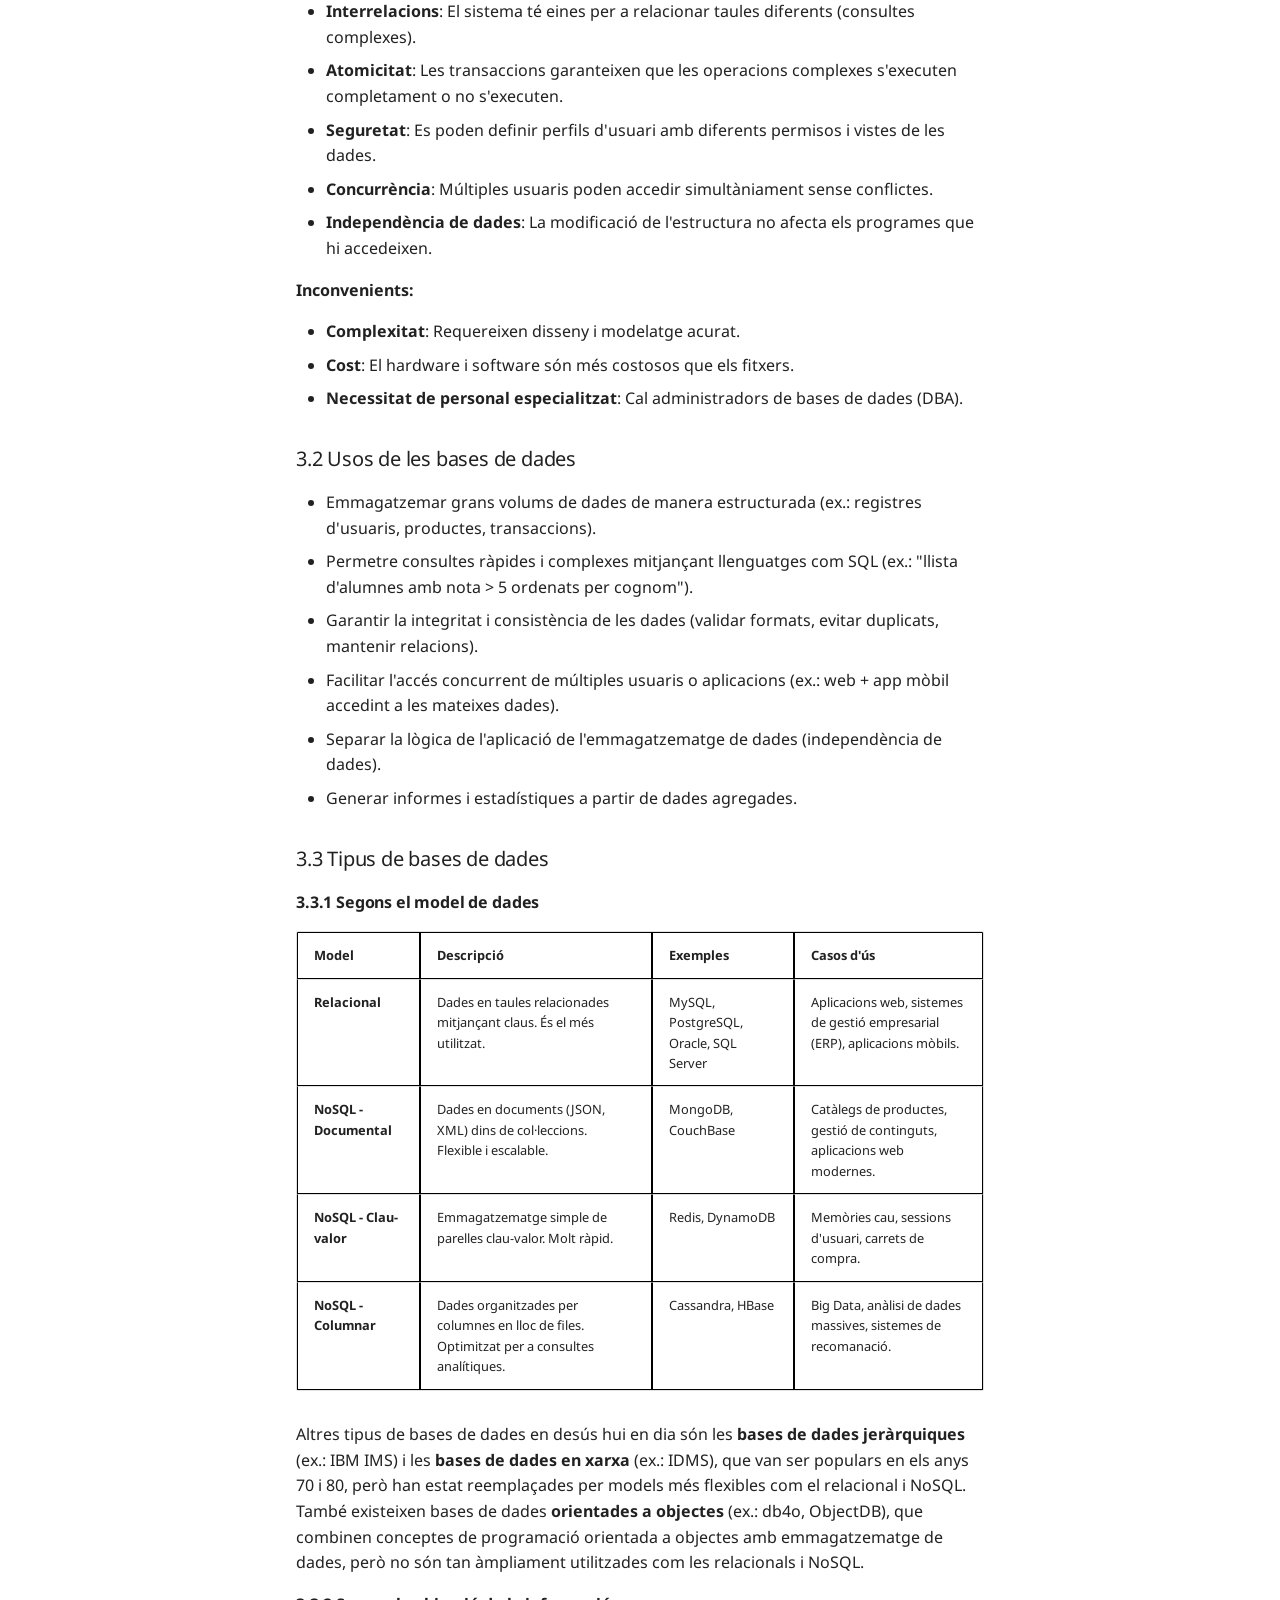
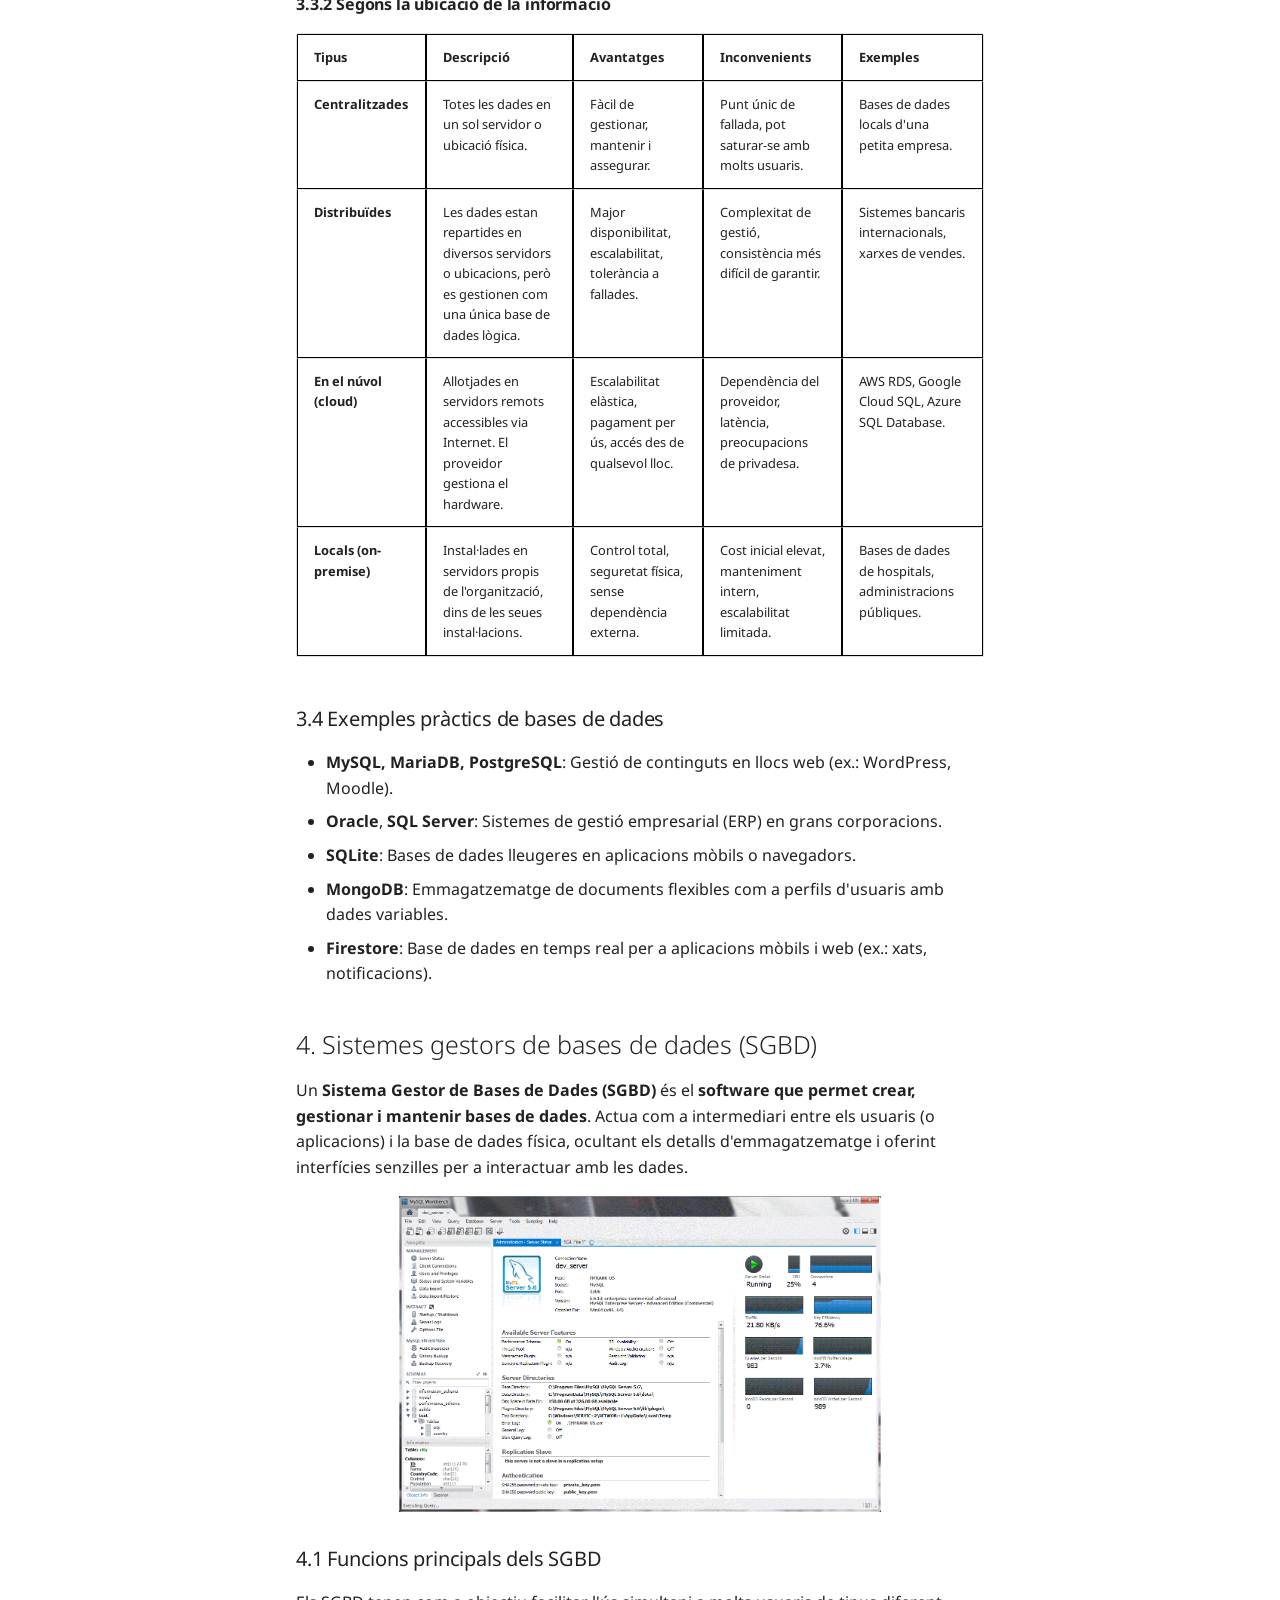
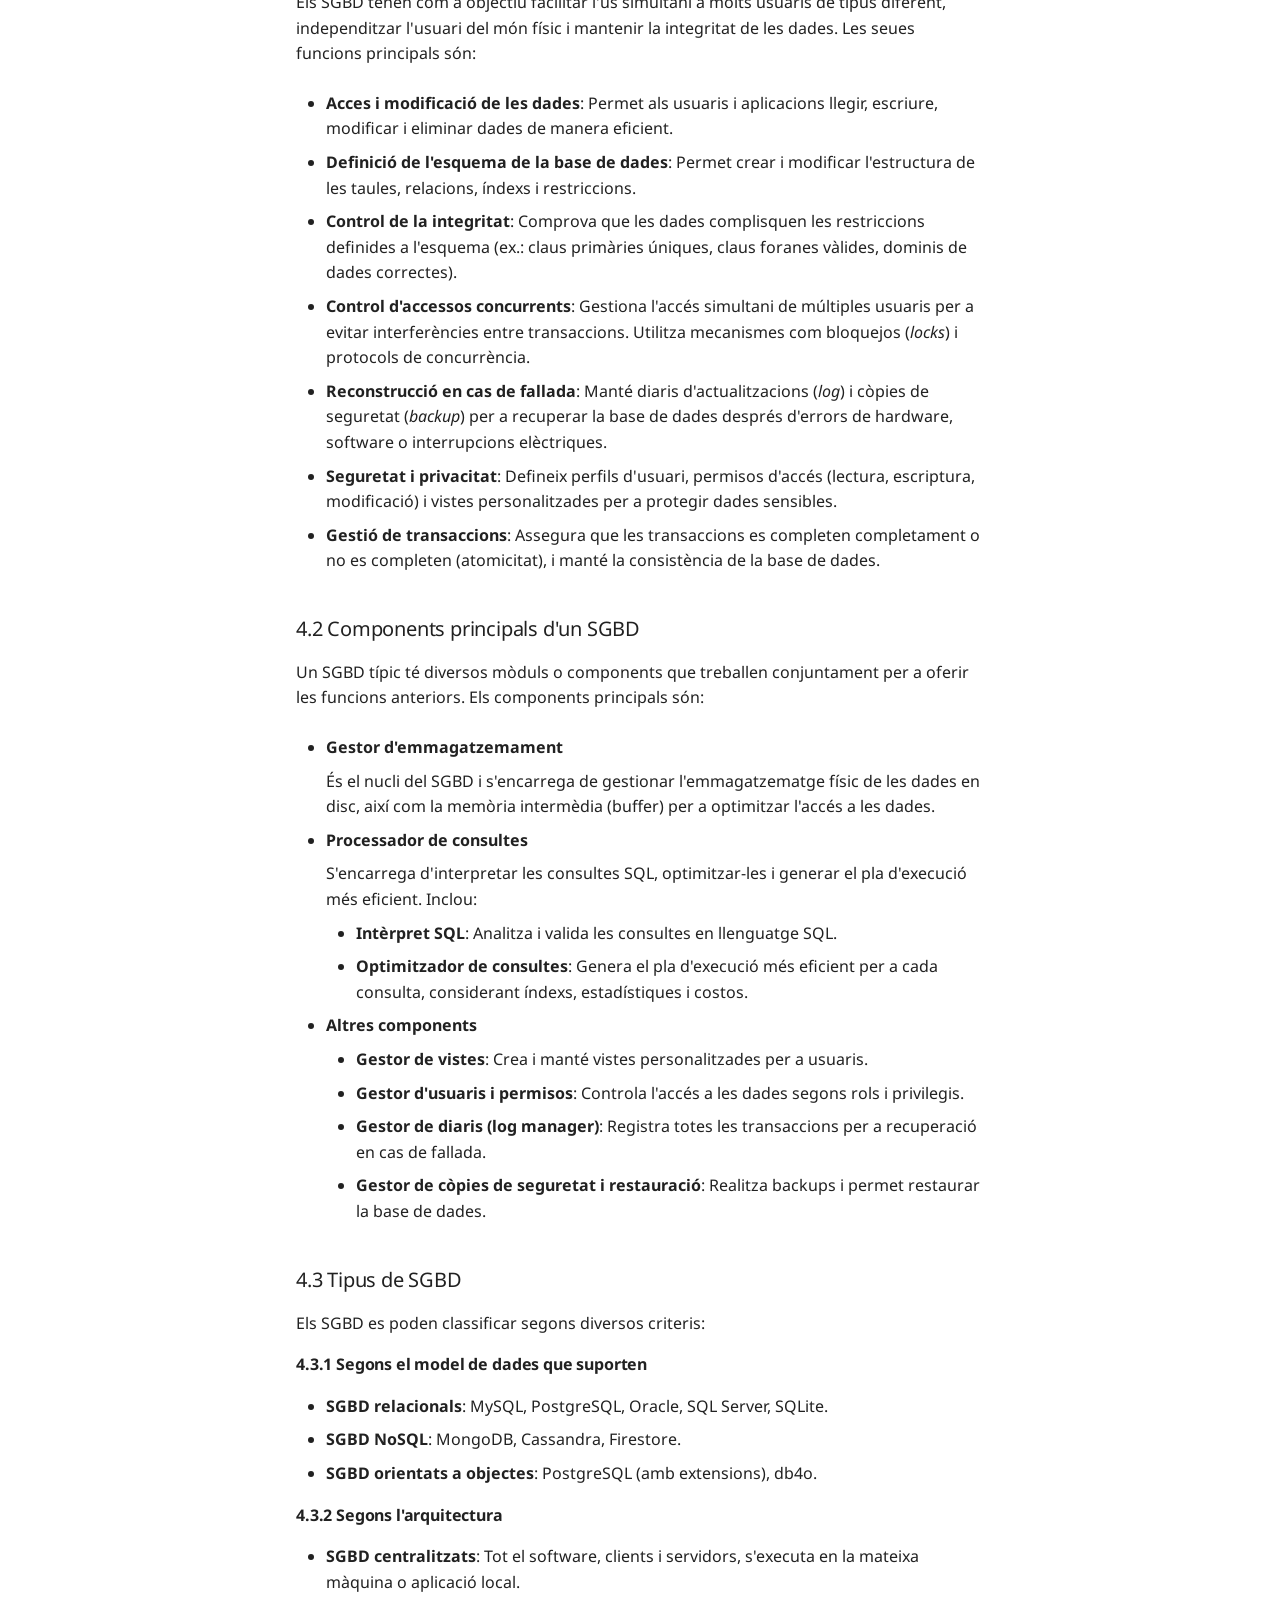
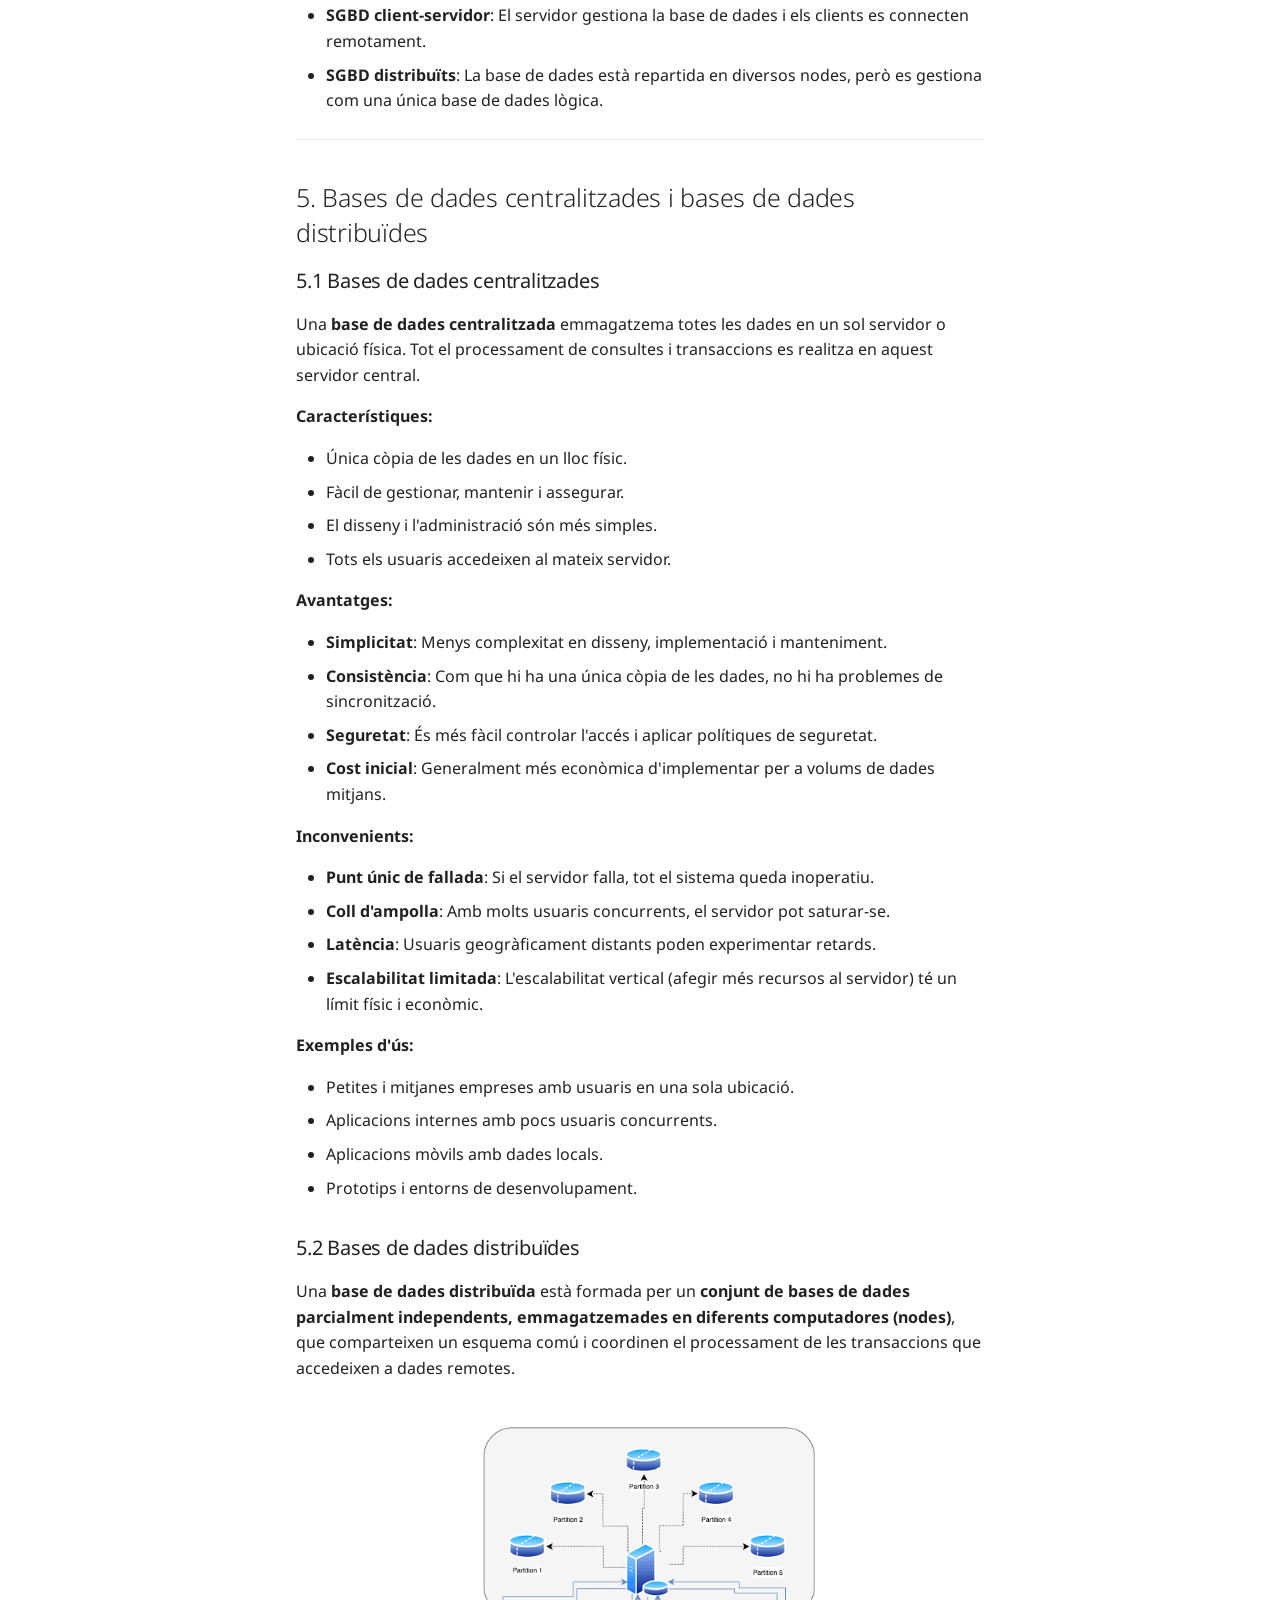
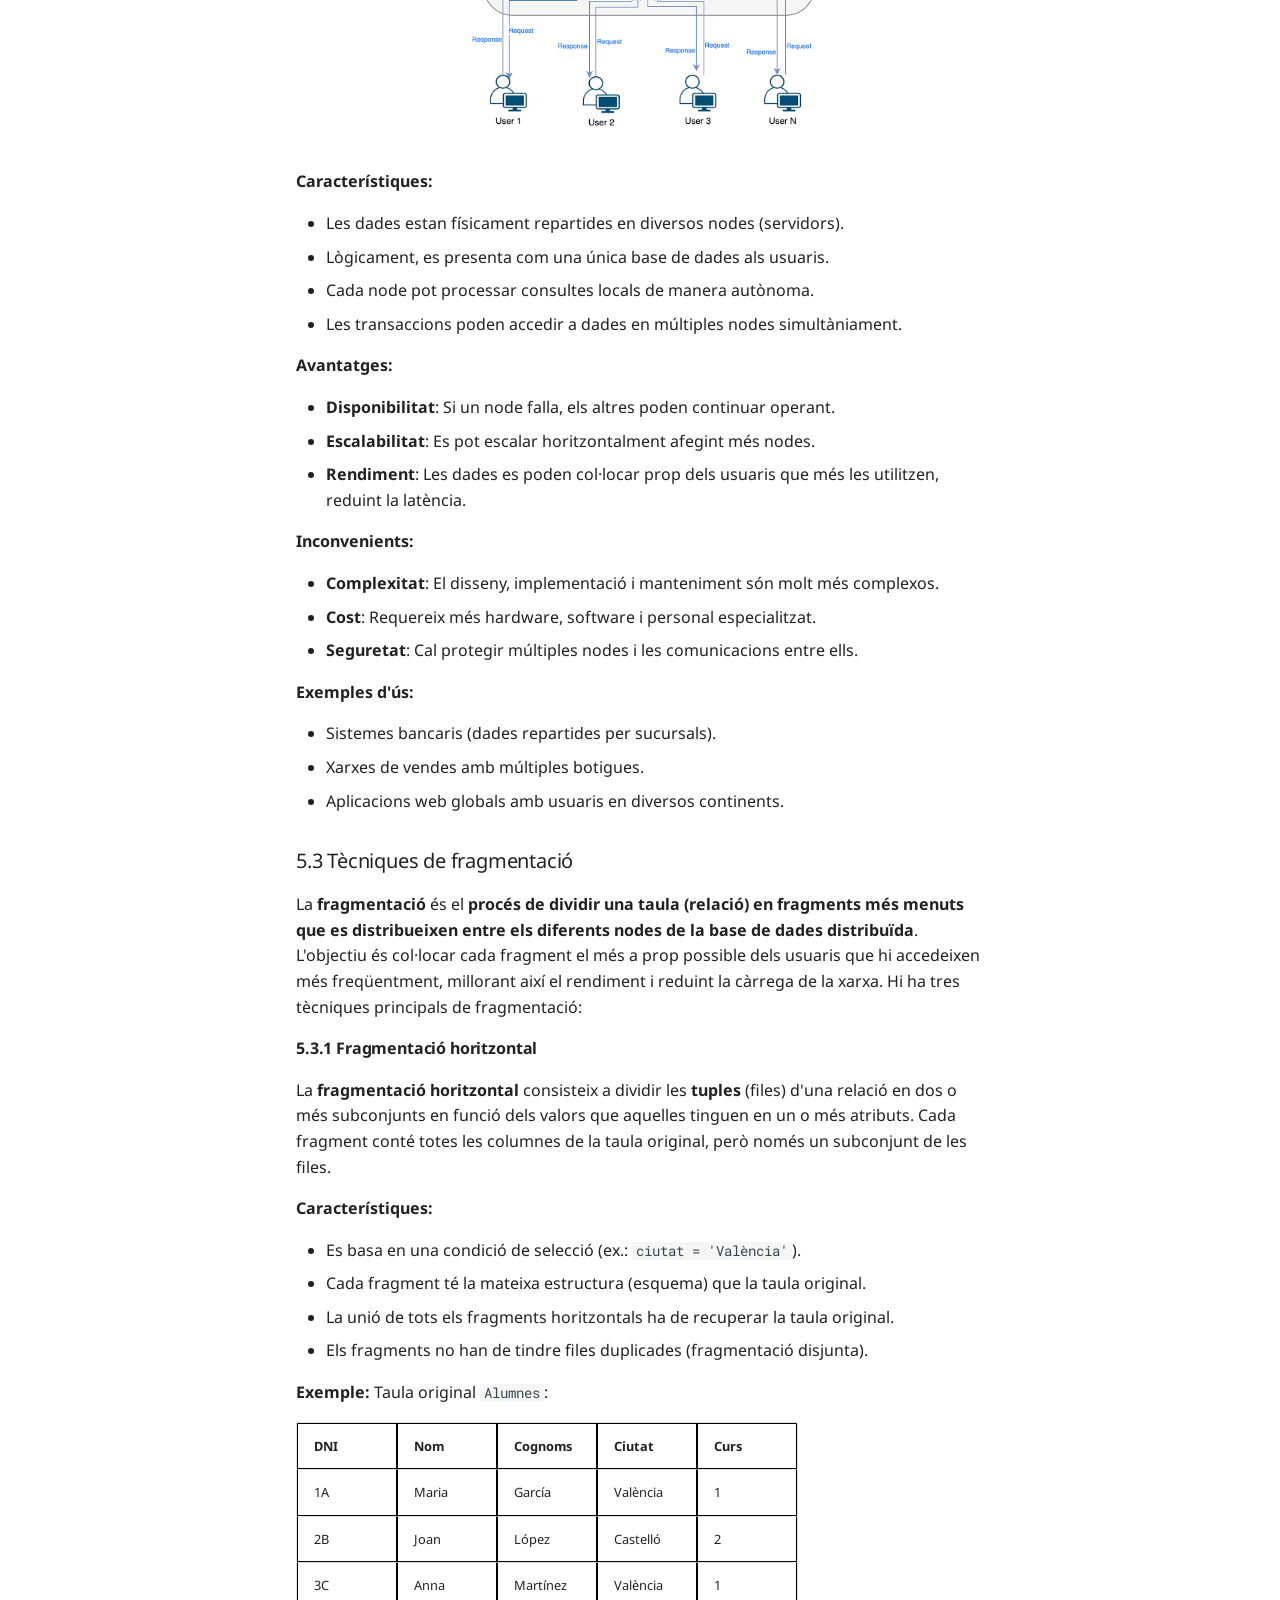
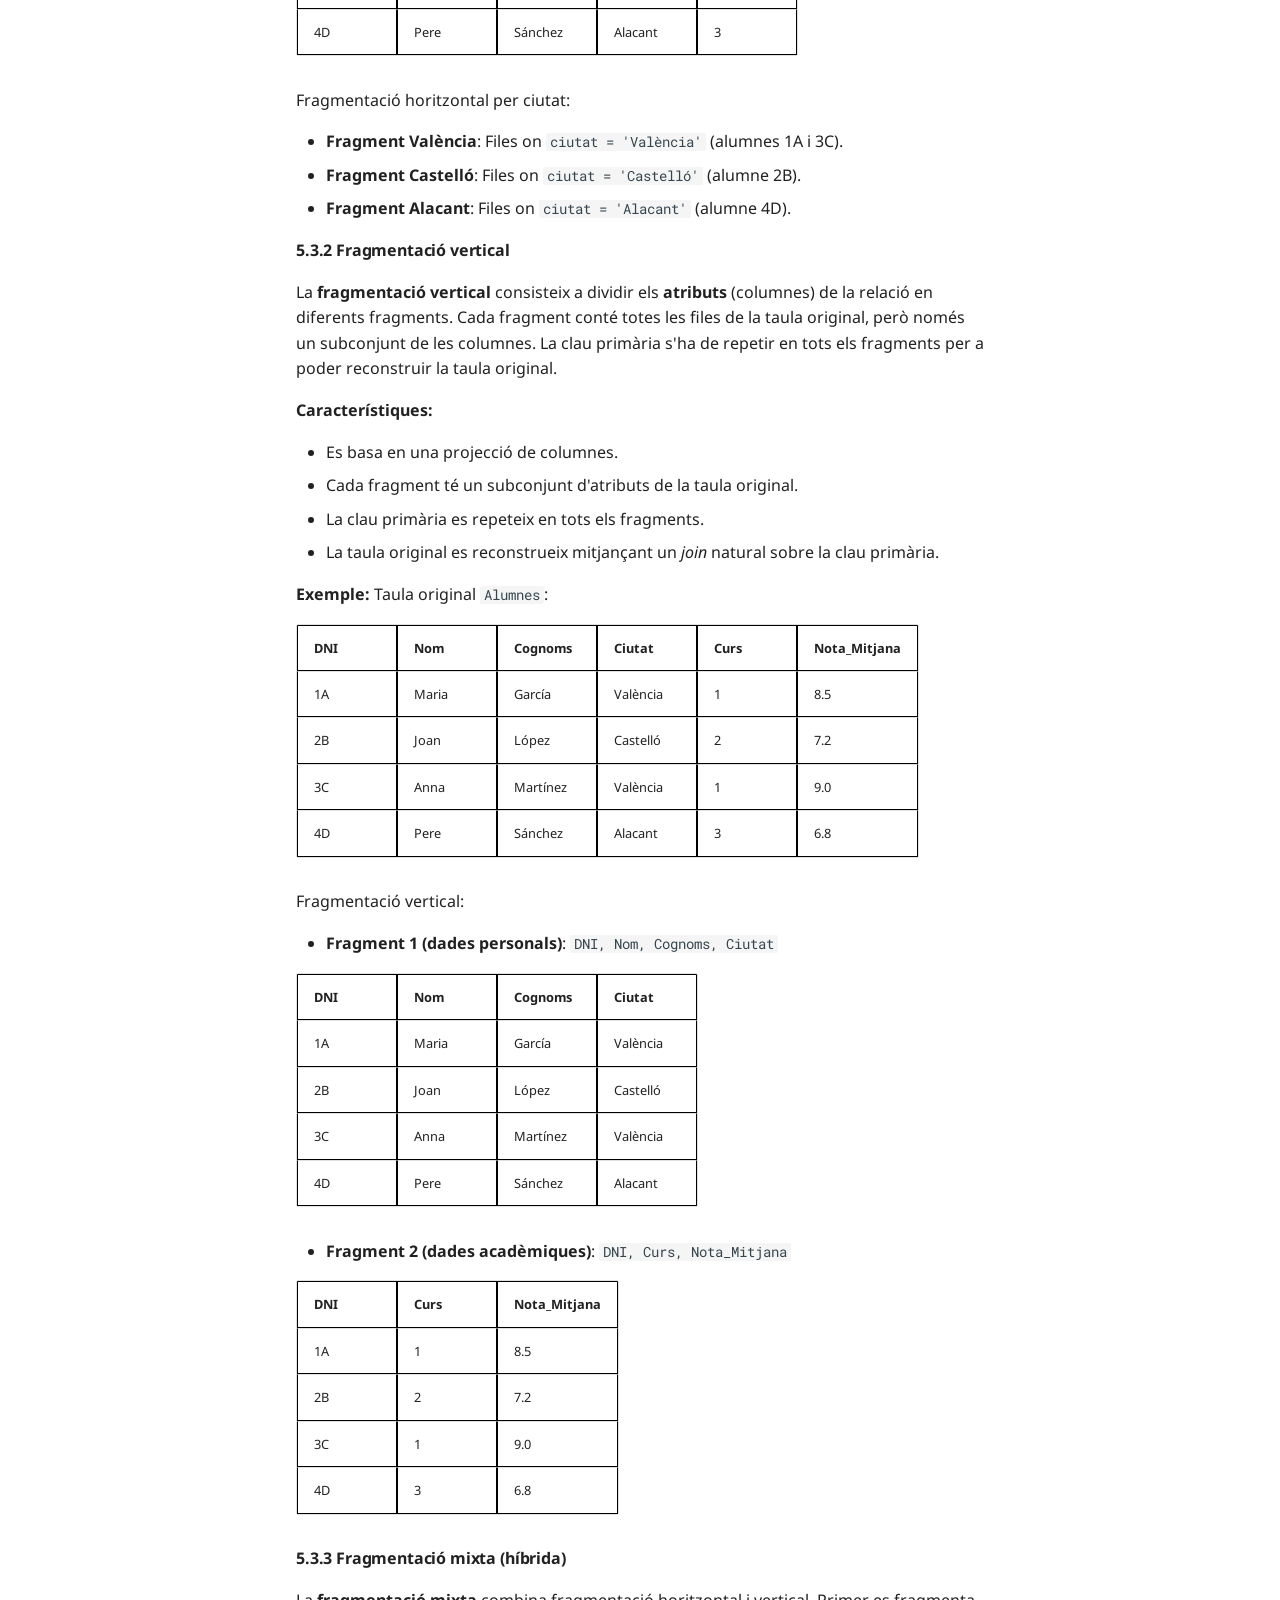
==== commit b3baa810: "done 3.1" ====
--- a/U01 Introducció a les Bases de Dades/UD1/index.html
+++ b/U01 Introducció a les Bases de Dades/UD1/index.html
@@ -725,6 +725,109 @@
   
   <span class="md-ellipsis">
     Unitat 2.5. Normalització de bases de dades
+  </span>
+  
+
+      </a>
+    </li>
+  
+
+              
+            
+          </ul>
+        </nav>
+      
+    </li>
+  
+
+    
+      
+      
+  
+  
+  
+    
+    
+    
+    <li class="md-nav__item md-nav__item--nested">
+      
+        
+        
+        
+        
+          
+        
+        <input class="md-nav__toggle md-toggle md-toggle--indeterminate" type="checkbox" id="__nav_4">
+        
+          <label class="md-nav__link" for="__nav_4" id="__nav_4_label" tabindex="0">
+            
+  
+  <span class="md-ellipsis">
+    UD3 Creacio de BD
+  </span>
+  
+
+            <span class="md-nav__icon md-icon"></span>
+          </label>
+        
+        <nav class="md-nav" data-md-level="1" aria-labelledby="__nav_4_label" aria-expanded="false">
+          <label class="md-nav__title" for="__nav_4">
+            <span class="md-nav__icon md-icon"></span>
+            UD3 Creacio de BD
+          </label>
+          <ul class="md-nav__list" data-md-scrollfix="">
+            
+              
+                
+  
+  
+  
+    <li class="md-nav__item">
+      <a href="../../UD3%20Creacio%20de%20BD/UD3.1/" class="md-nav__link">
+        
+  
+  <span class="md-ellipsis">
+    Unitat 3.1. Instal·lació de MySQL
+  </span>
+  
+
+      </a>
+    </li>
+  
+
+              
+            
+              
+                
+  
+  
+  
+    <li class="md-nav__item">
+      <a href="../../UD3%20Creacio%20de%20BD/installacio-i-us-de-mysql-i-workbench/" class="md-nav__link">
+        
+  
+  <span class="md-ellipsis">
+    Instal·lació i ús de MySQL i Workbench
+  </span>
+  
+
+      </a>
+    </li>
+  
+
+              
+            
+              
+                
+  
+  
+  
+    <li class="md-nav__item">
+      <a href="../../UD3%20Creacio%20de%20BD/tema-4-sql/" class="md-nav__link">
+        
+  
+  <span class="md-ellipsis">
+    Tema 4: SQL
   </span>
   
 
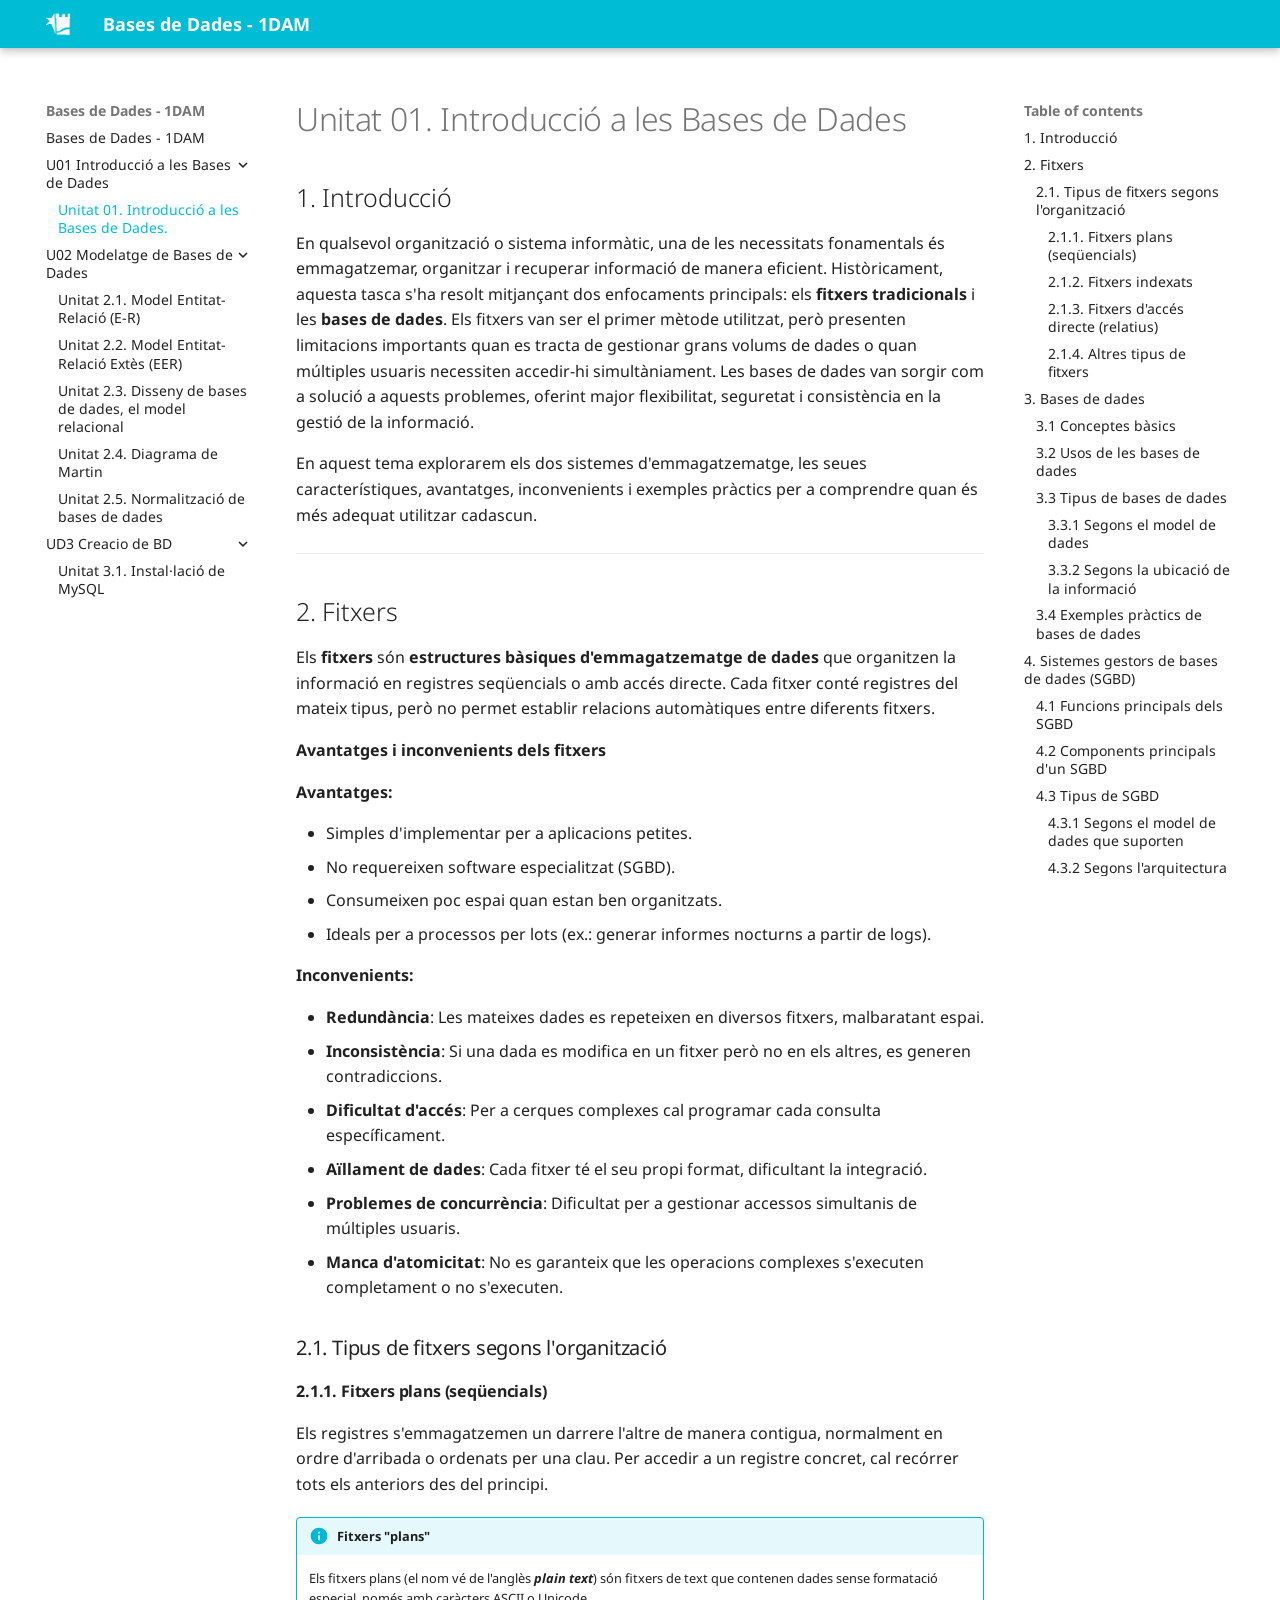
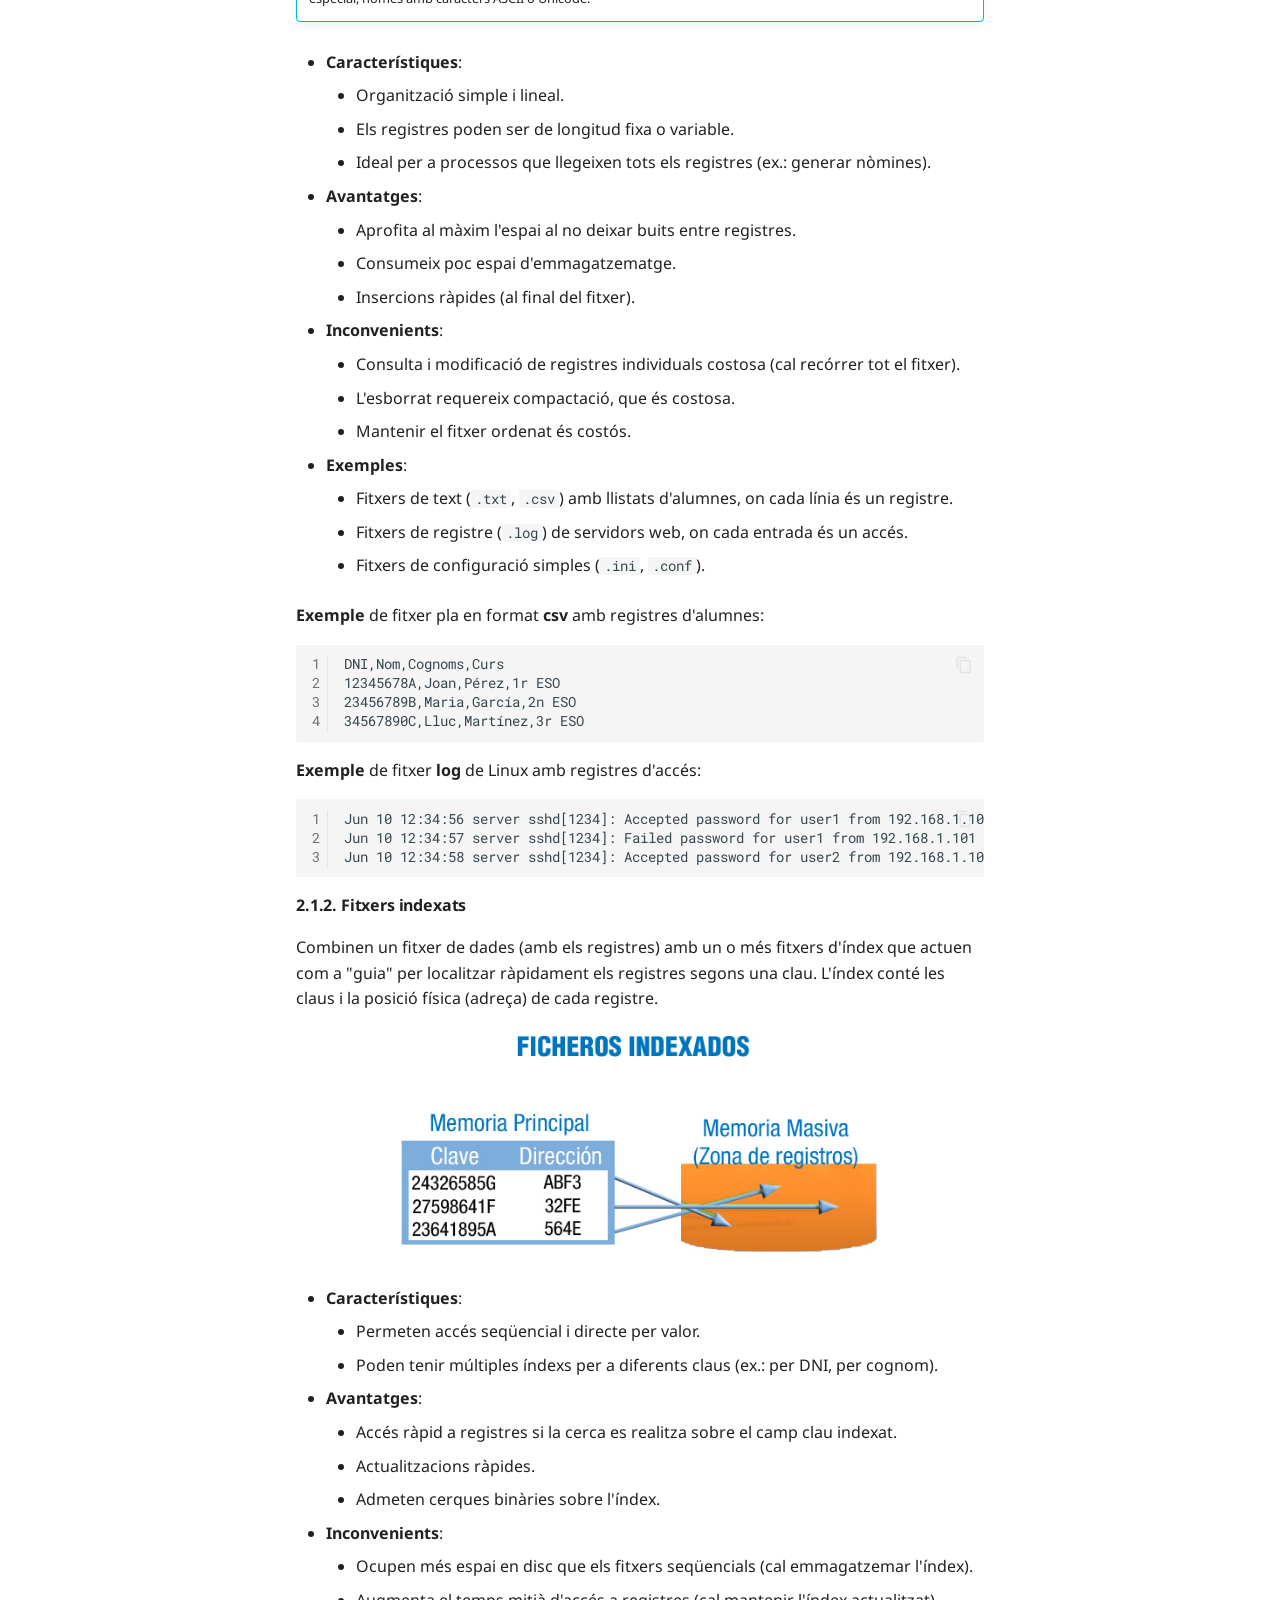
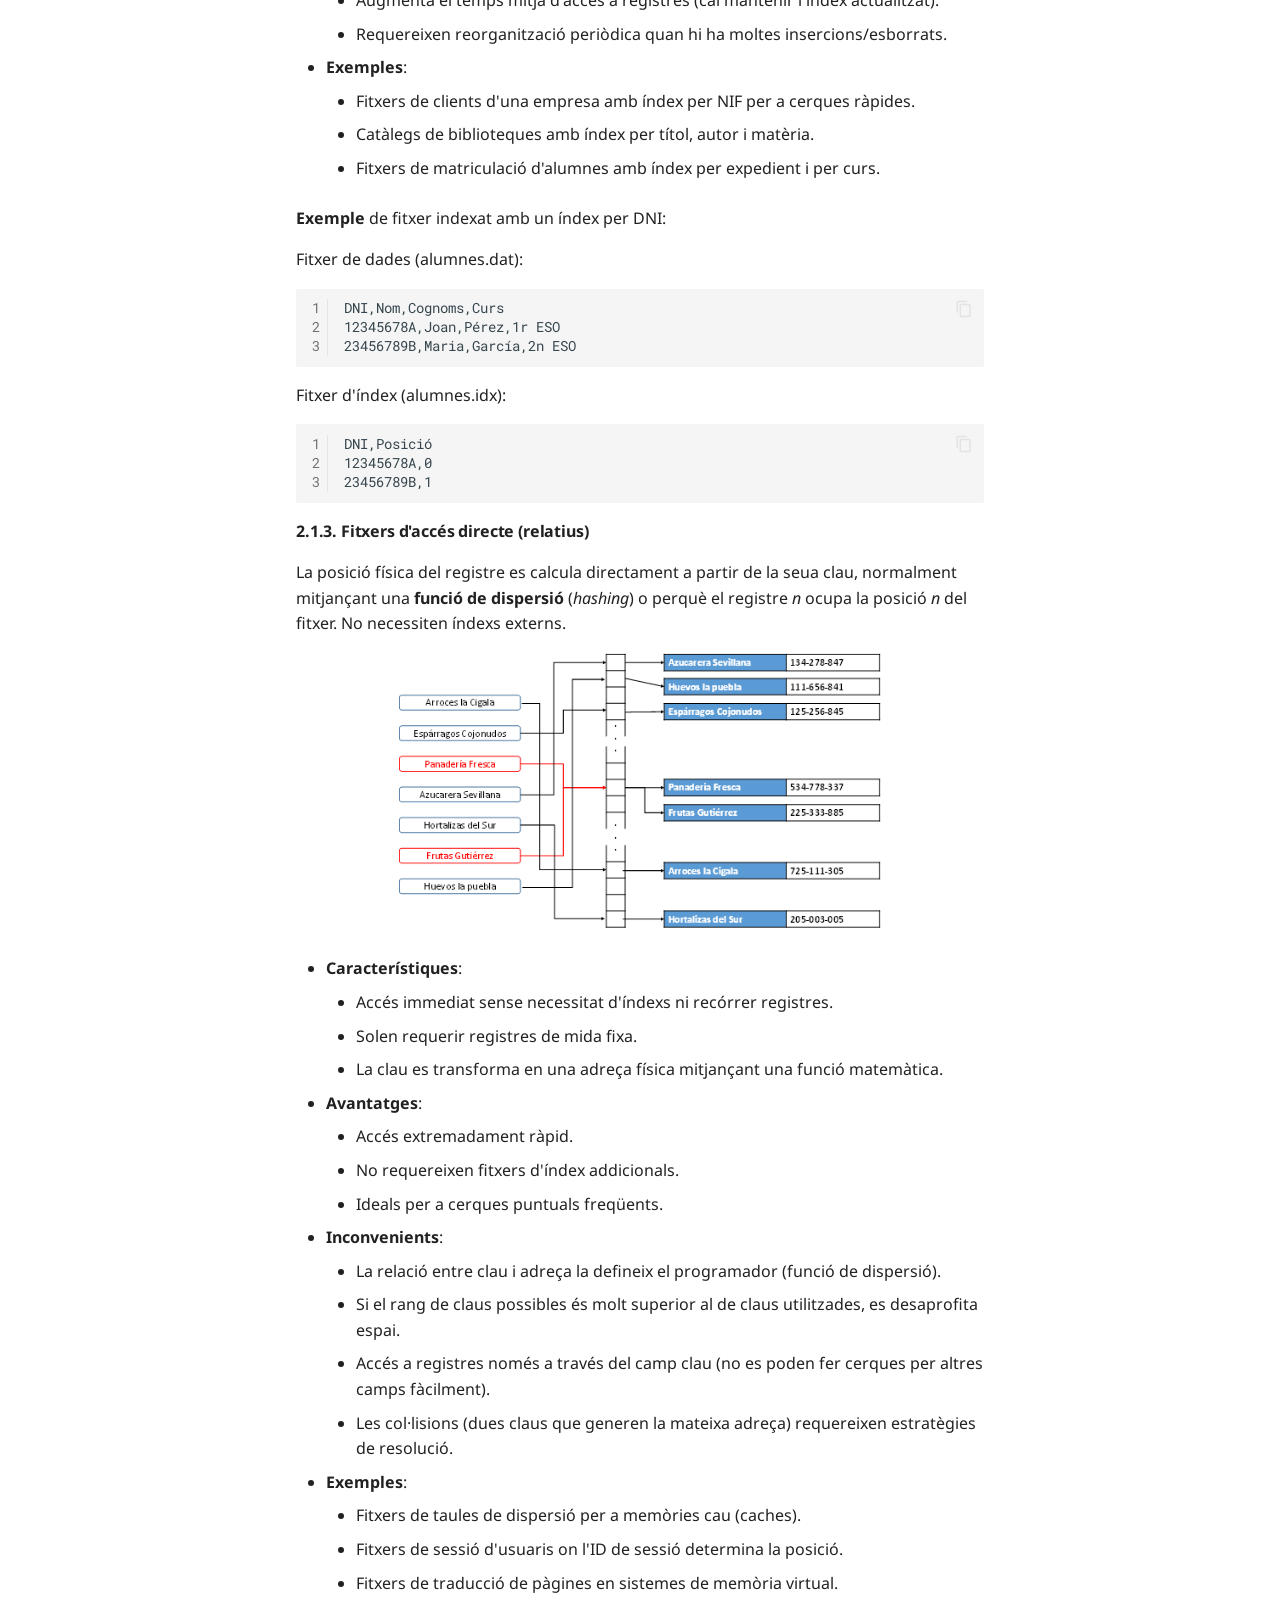
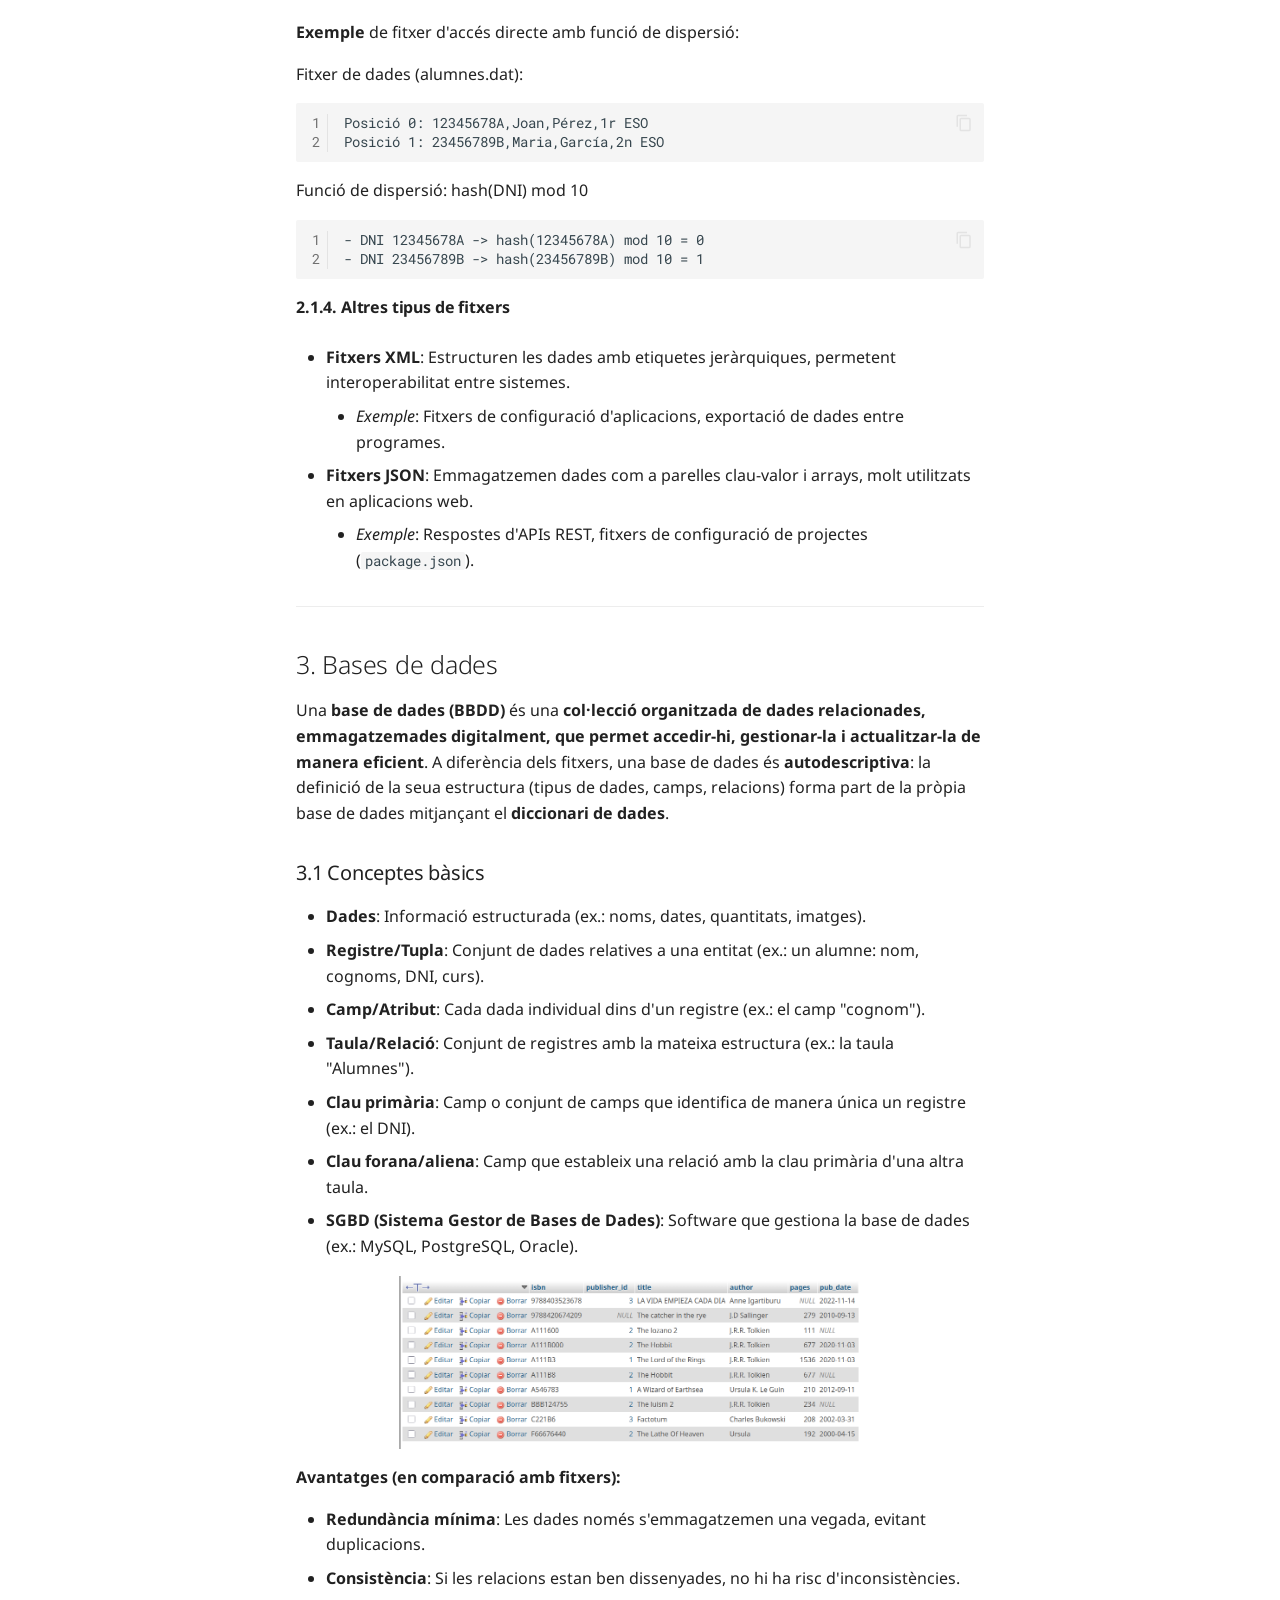
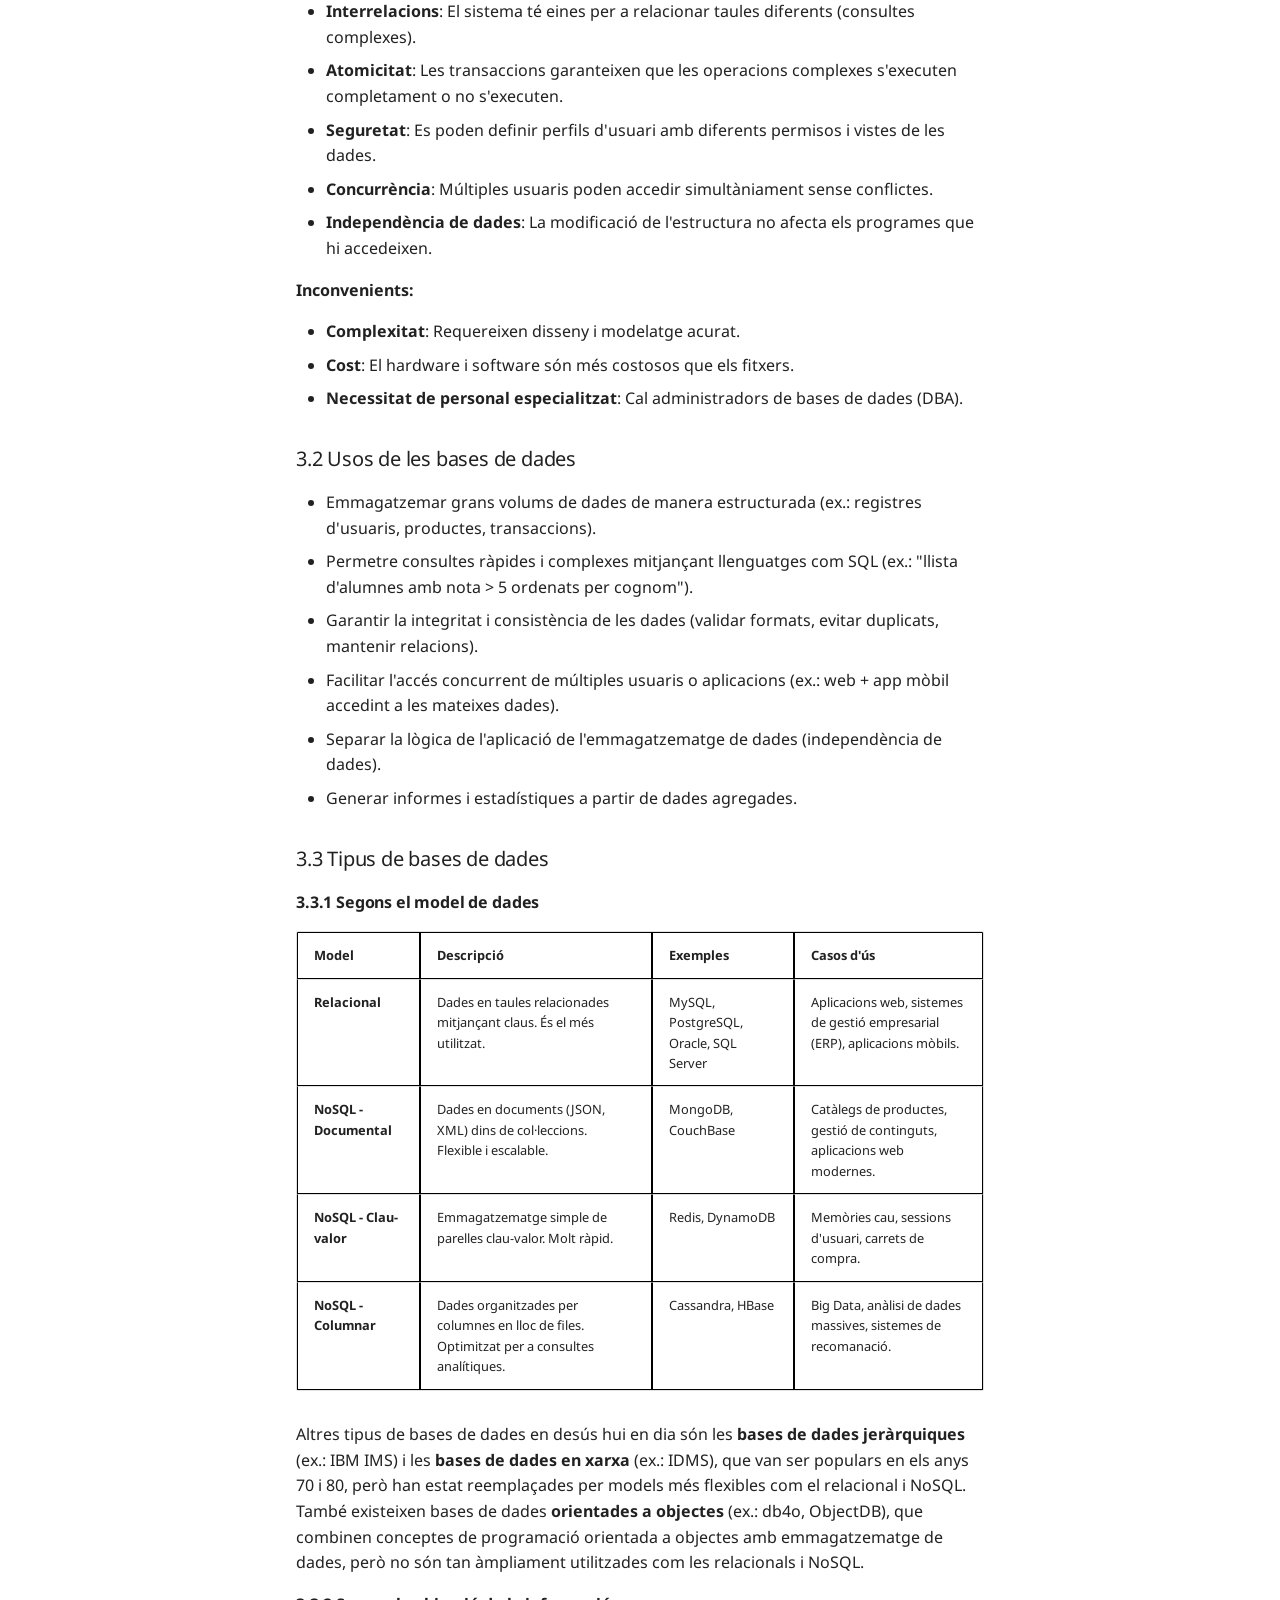
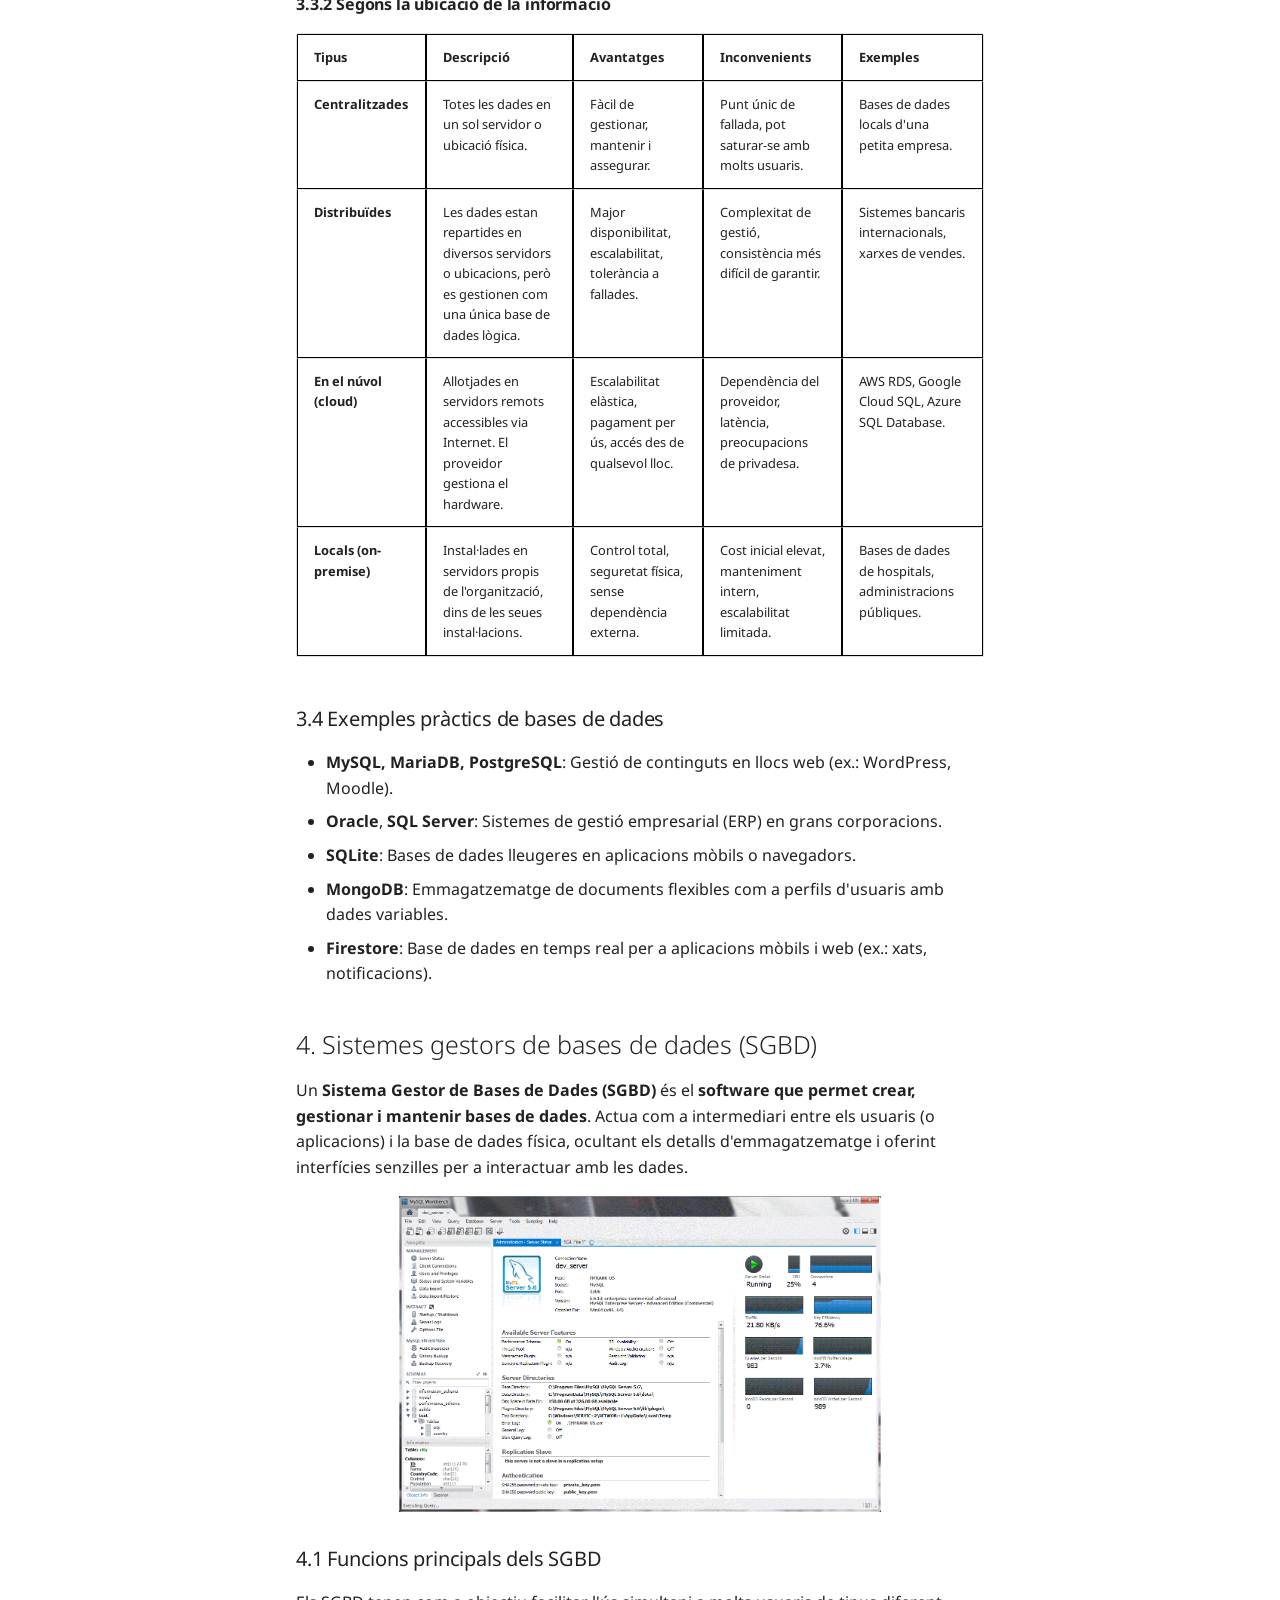
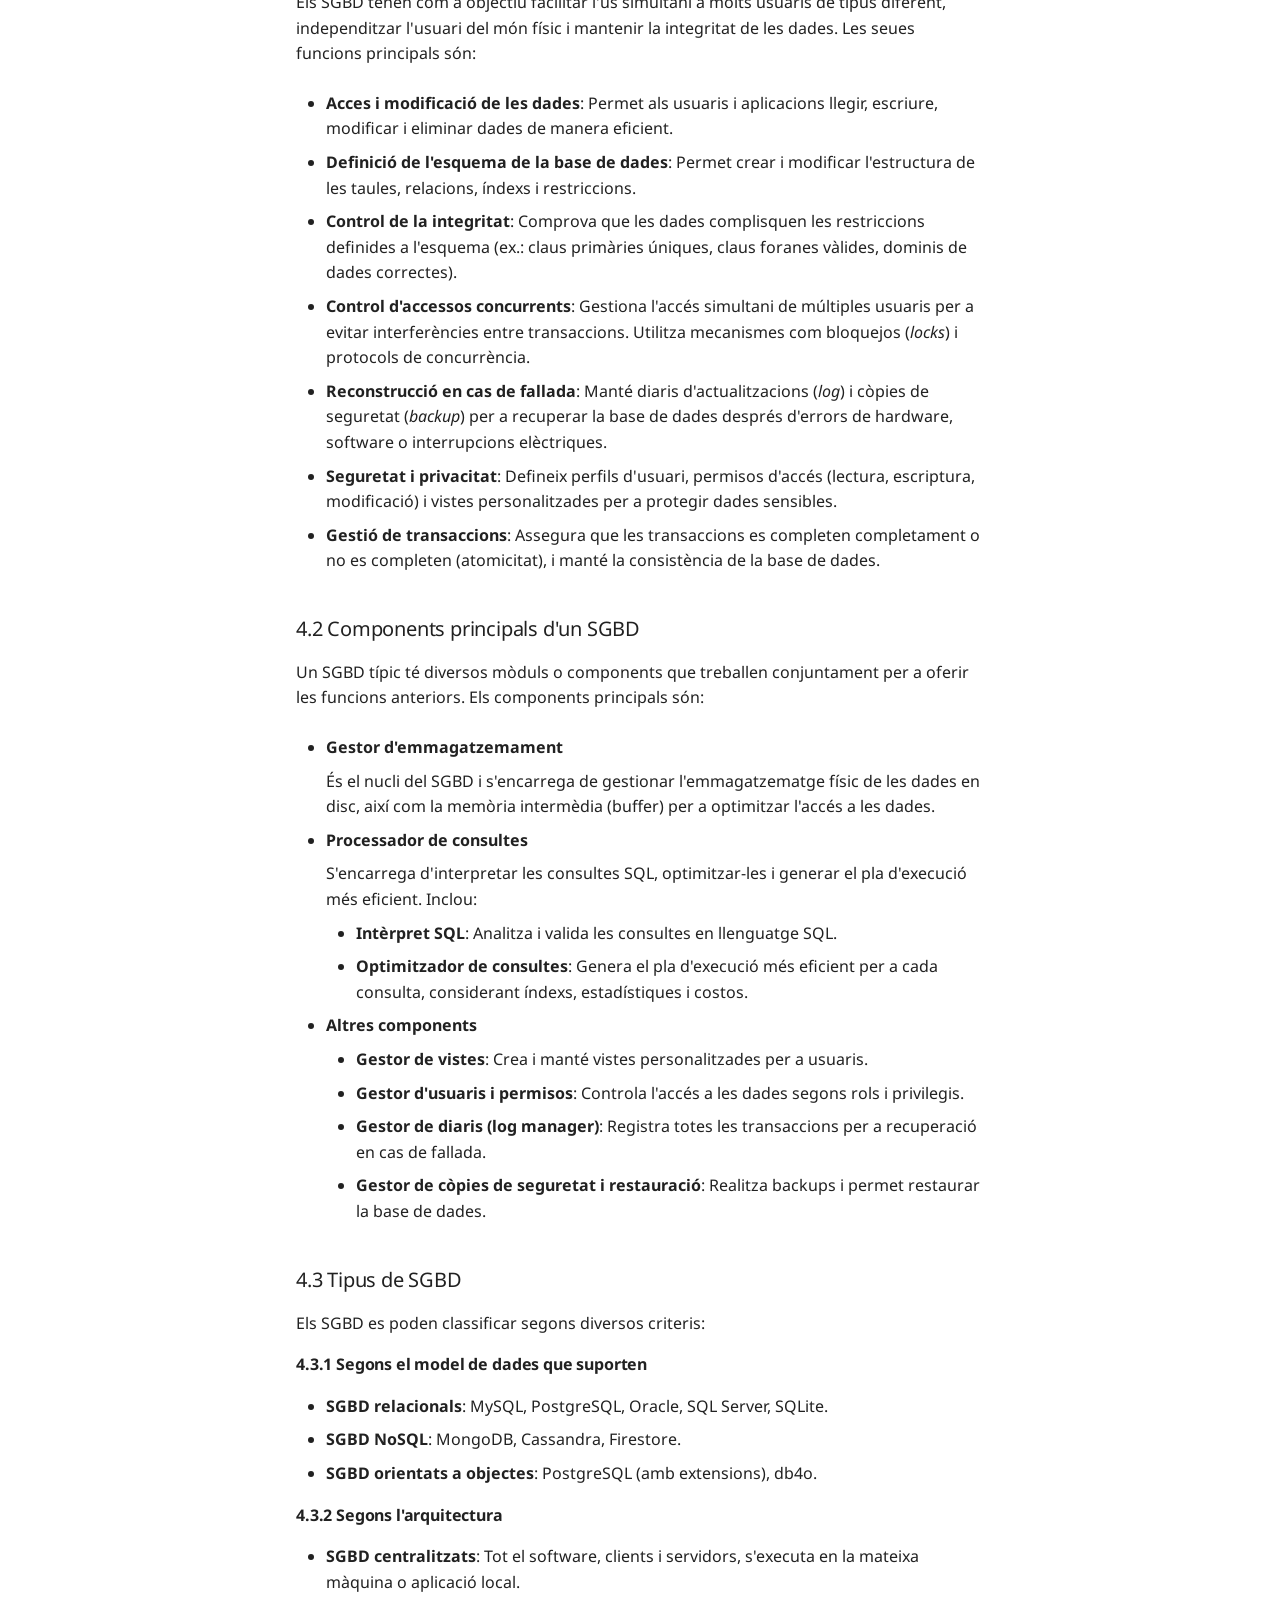
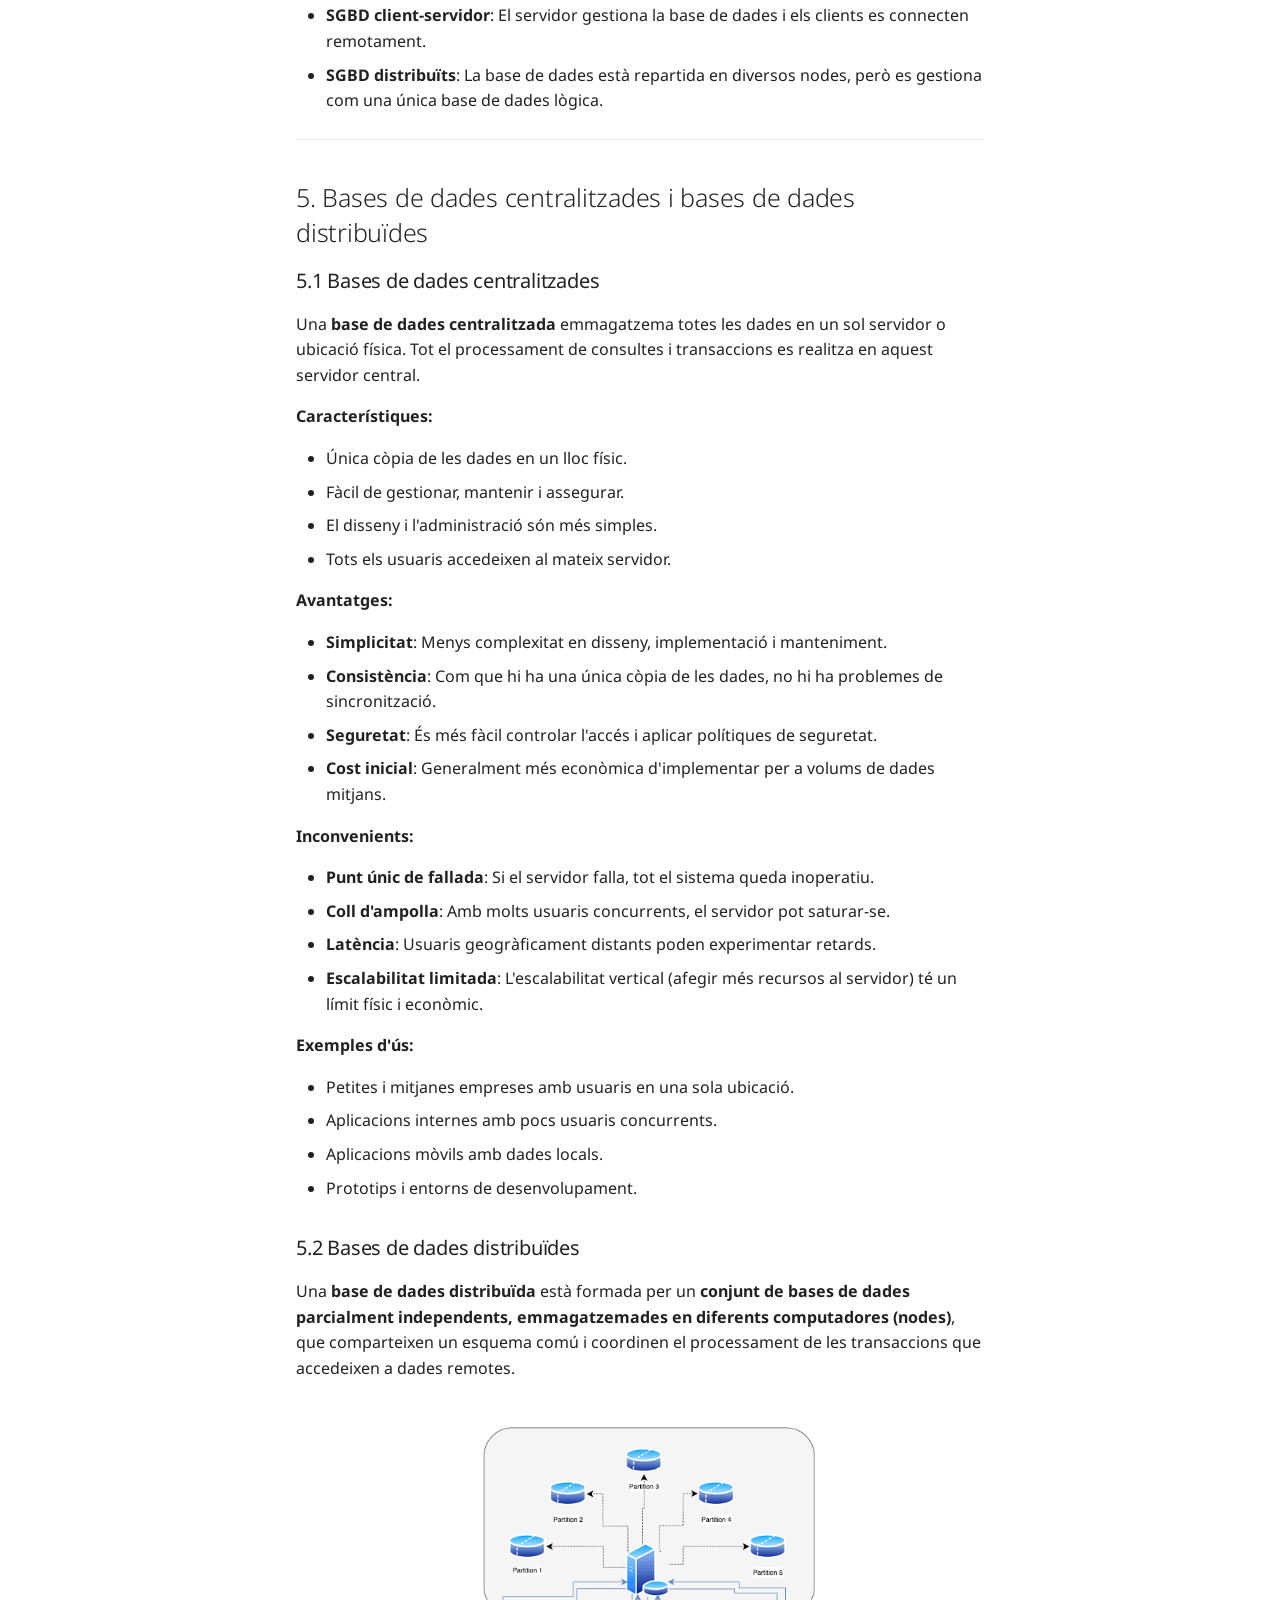
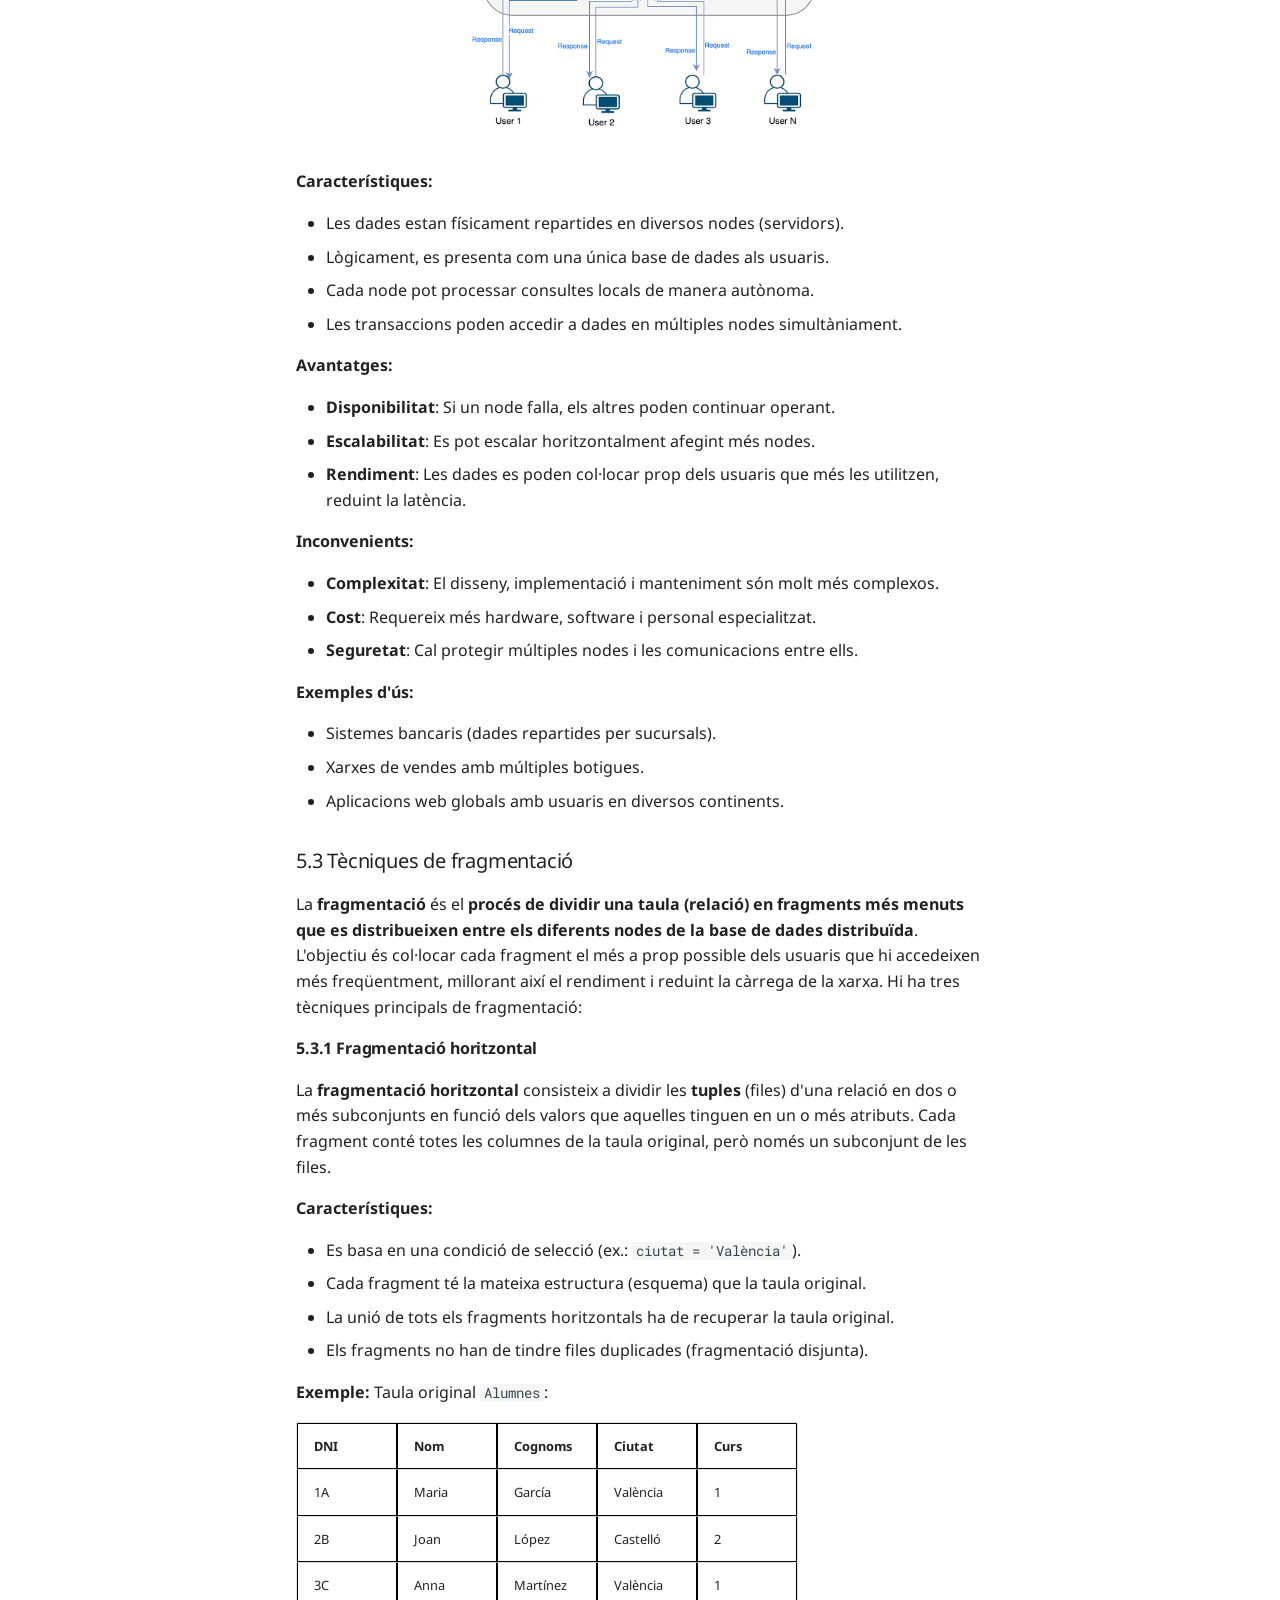
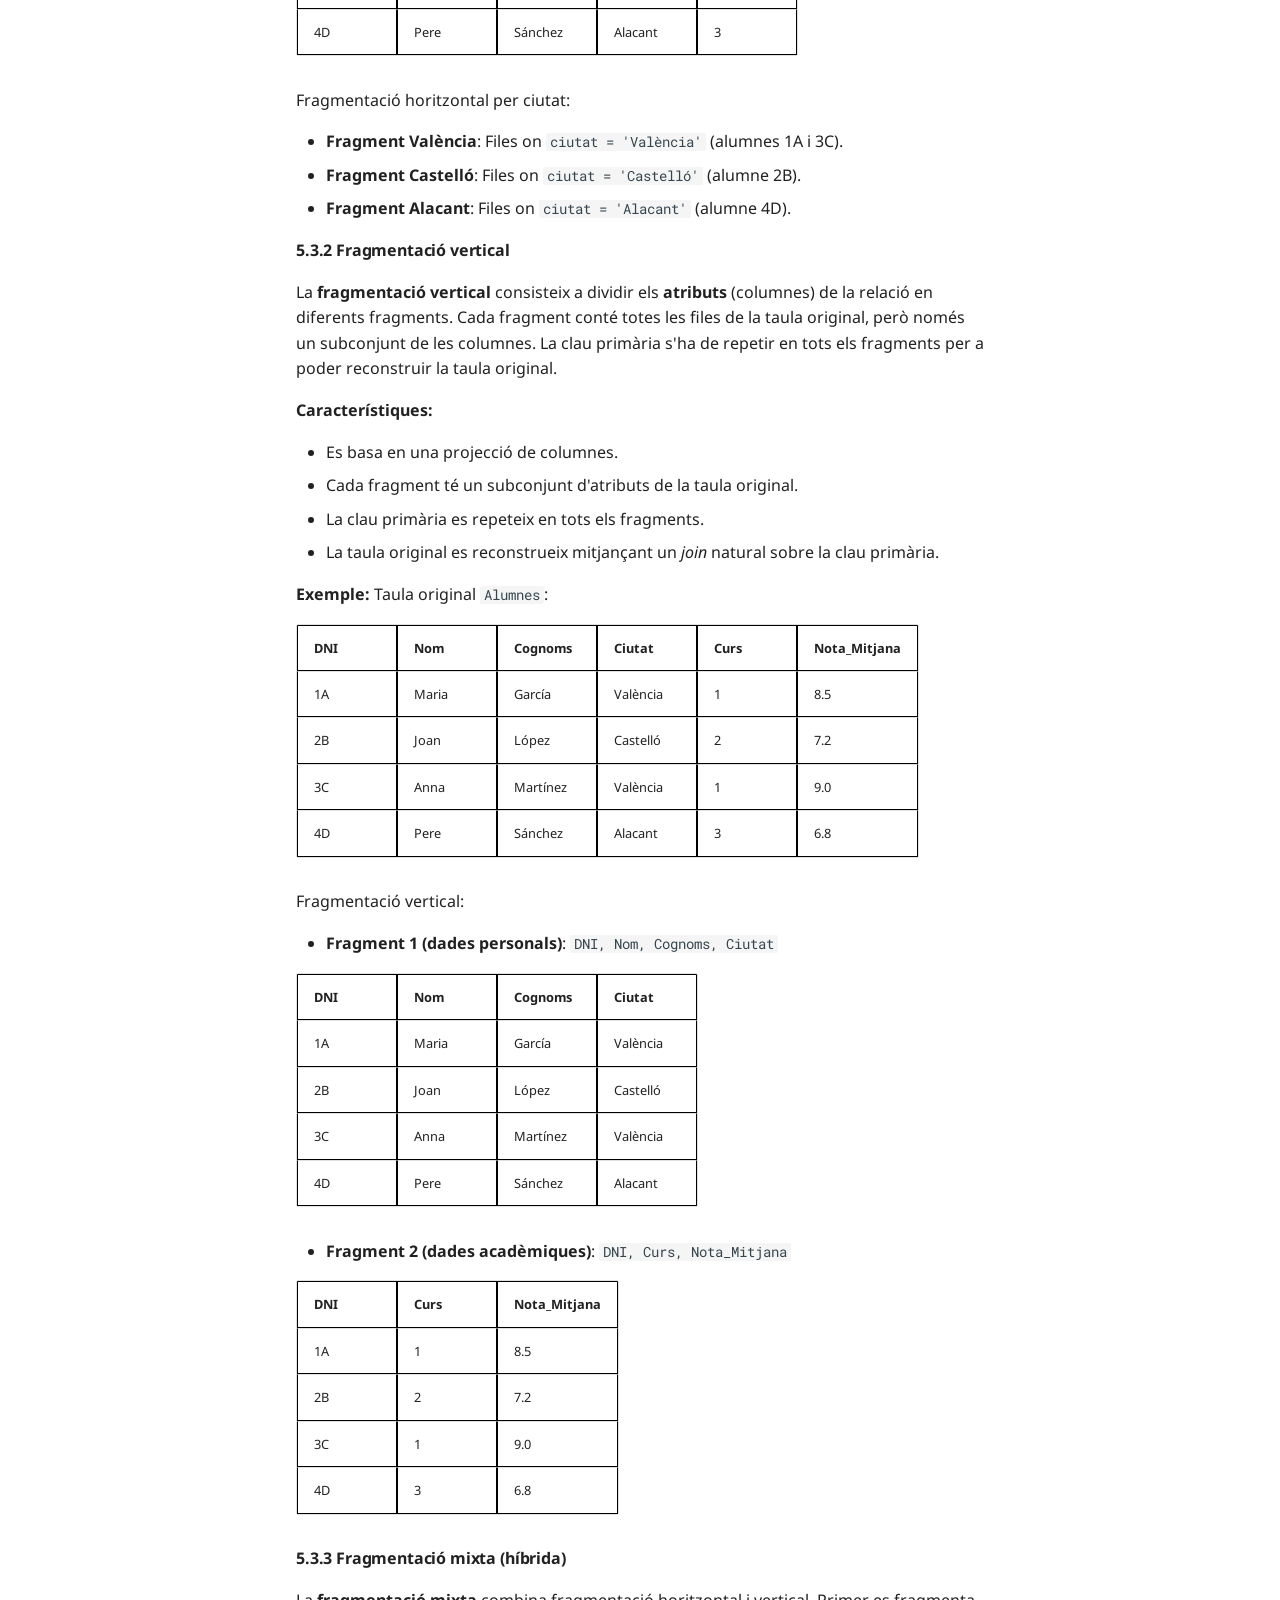
==== commit 261554fb: "updated 3.1" ====
--- a/U01 Introducció a les Bases de Dades/UD1/index.html
+++ b/U01 Introducció a les Bases de Dades/UD1/index.html
@@ -788,46 +788,6 @@
   
   <span class="md-ellipsis">
     Unitat 3.1. Instal·lació de MySQL
-  </span>
-  
-
-      </a>
-    </li>
-  
-
-              
-            
-              
-                
-  
-  
-  
-    <li class="md-nav__item">
-      <a href="../../UD3%20Creacio%20de%20BD/installacio-i-us-de-mysql-i-workbench/" class="md-nav__link">
-        
-  
-  <span class="md-ellipsis">
-    Instal·lació i ús de MySQL i Workbench
-  </span>
-  
-
-      </a>
-    </li>
-  
-
-              
-            
-              
-                
-  
-  
-  
-    <li class="md-nav__item">
-      <a href="../../UD3%20Creacio%20de%20BD/tema-4-sql/" class="md-nav__link">
-        
-  
-  <span class="md-ellipsis">
-    Tema 4: SQL
   </span>
   
 
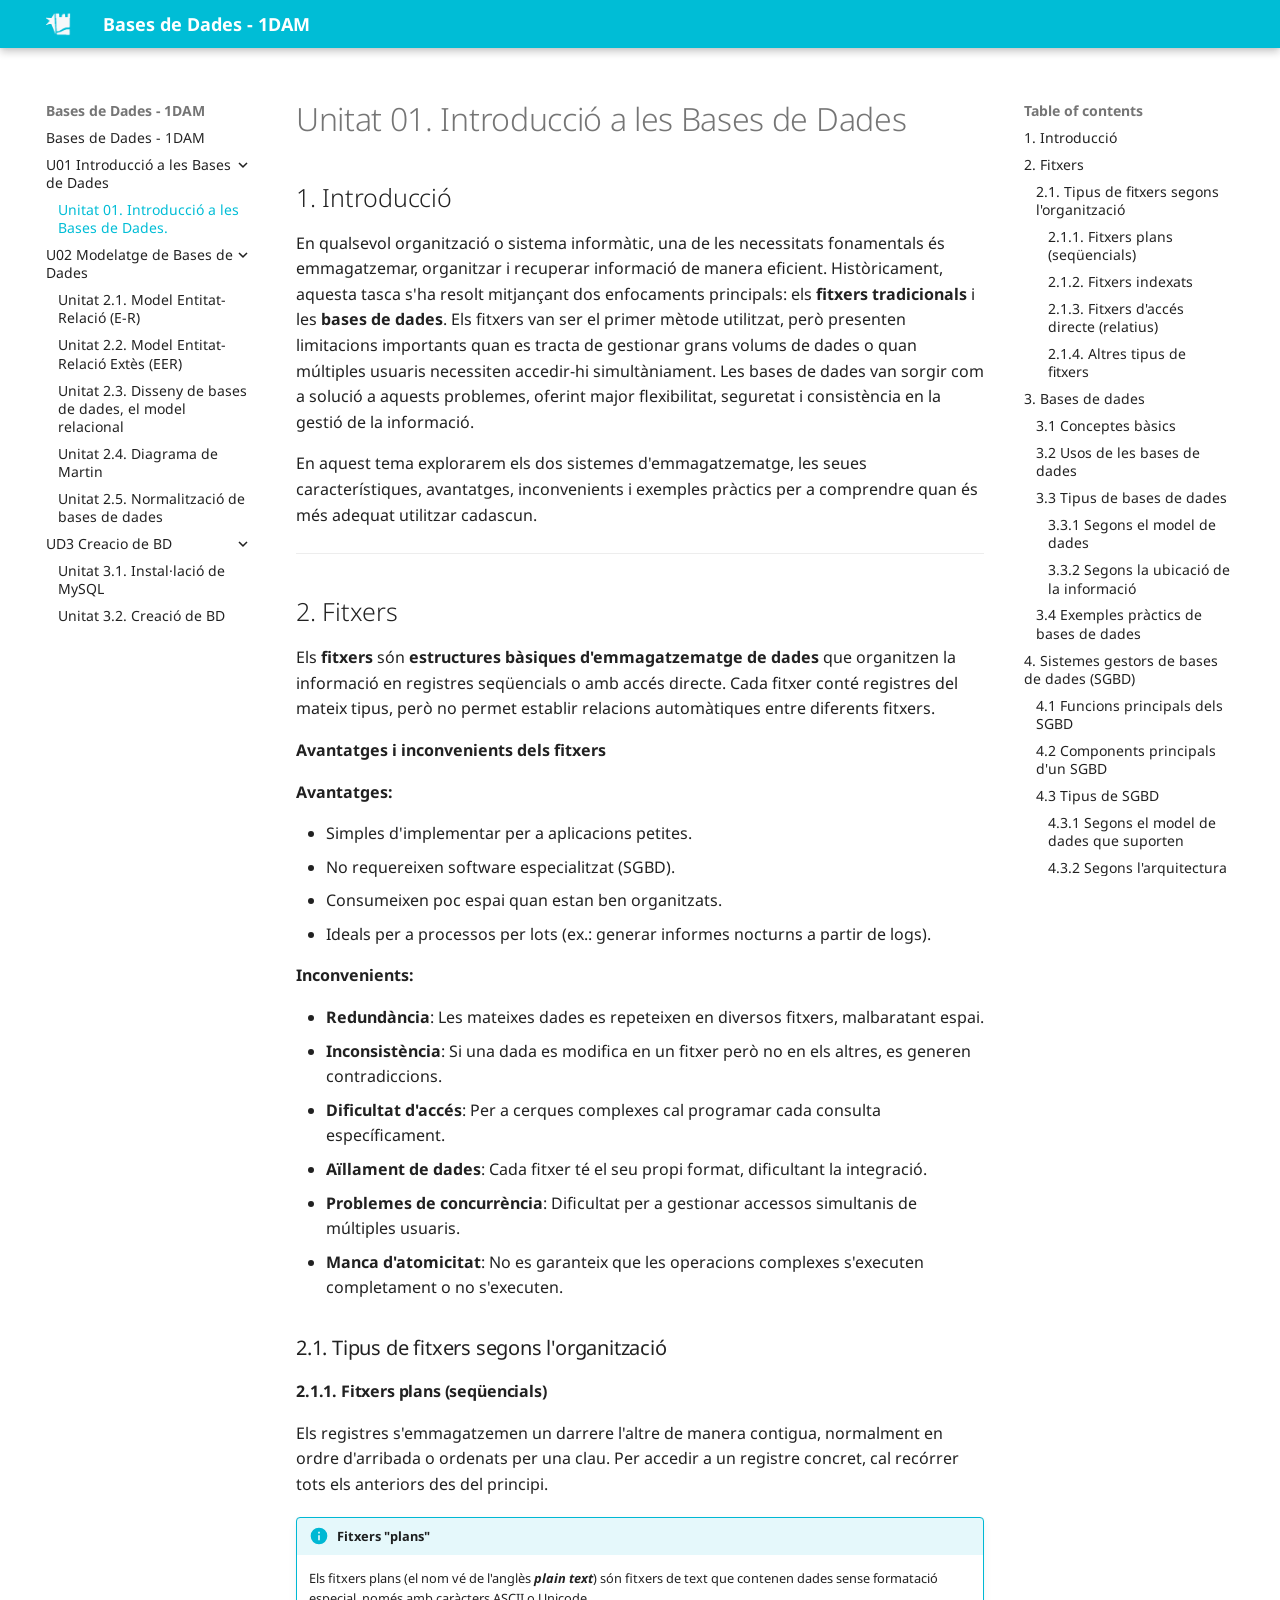
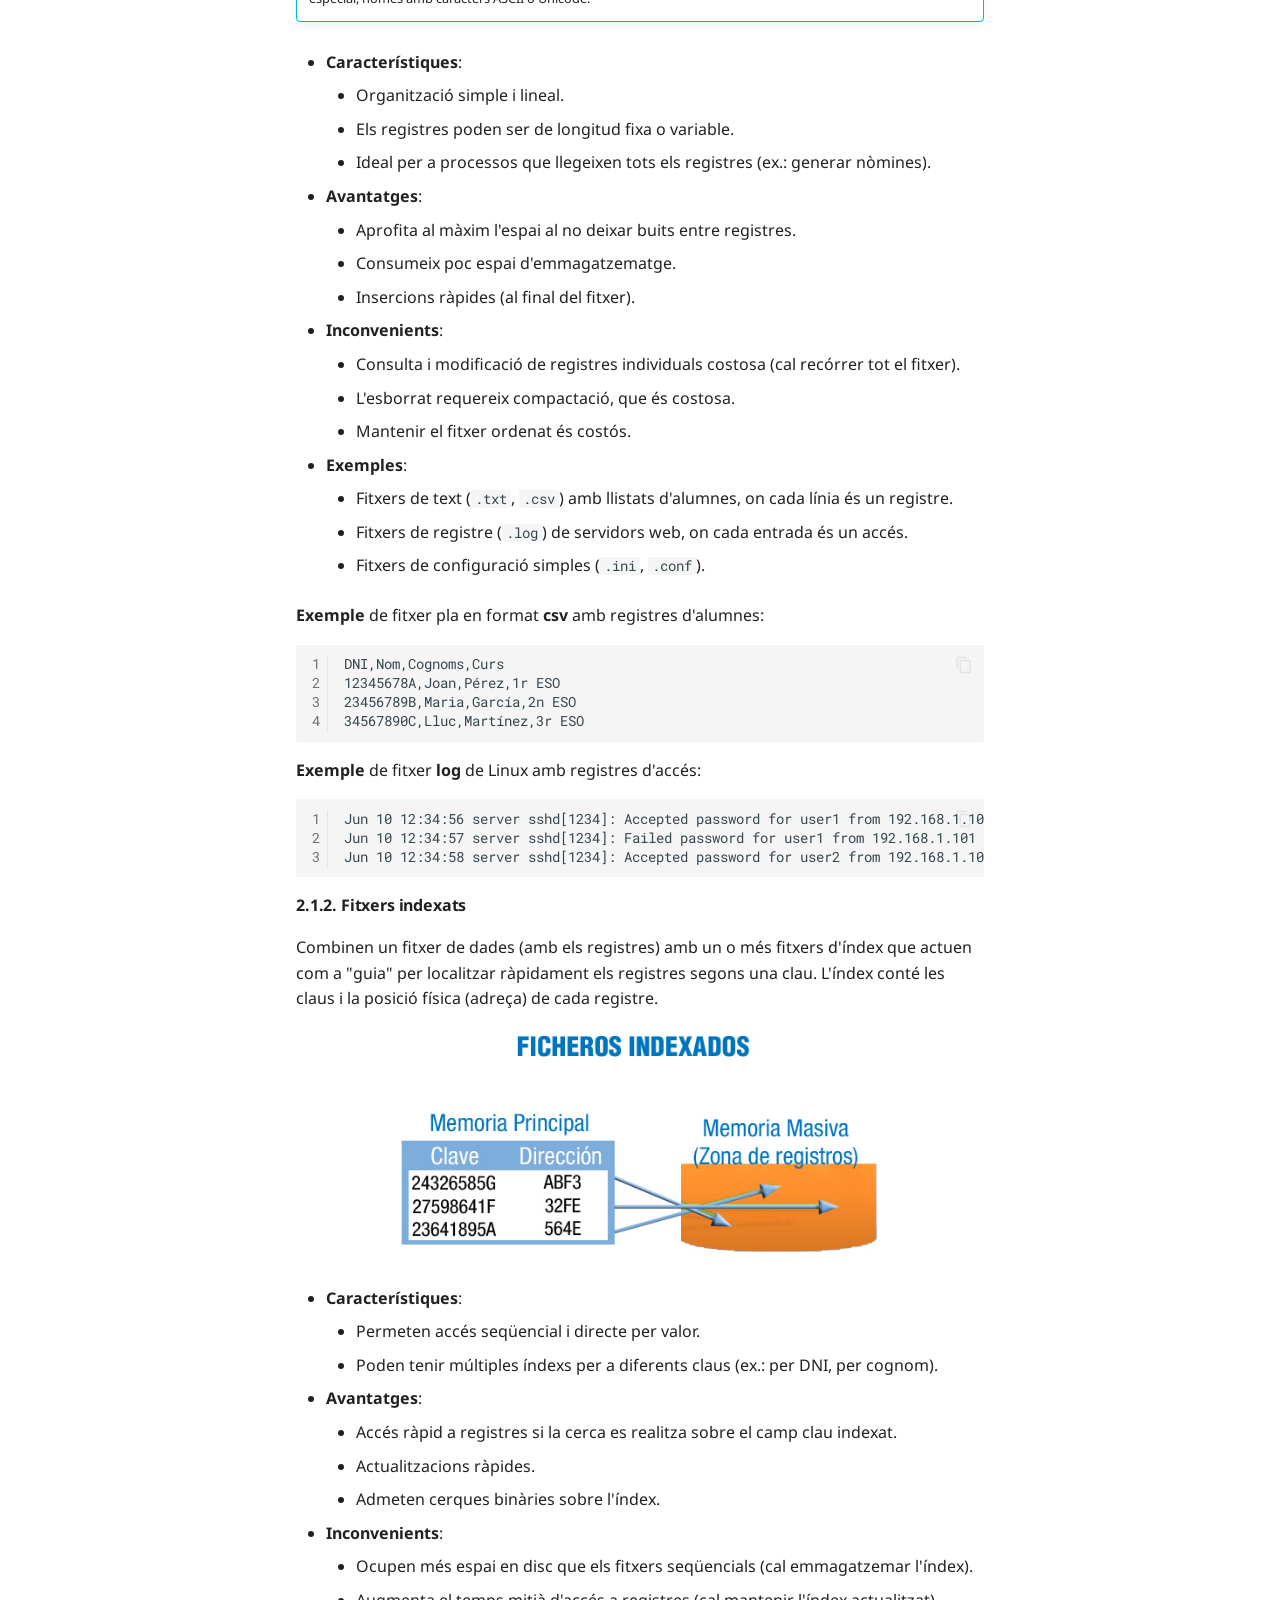
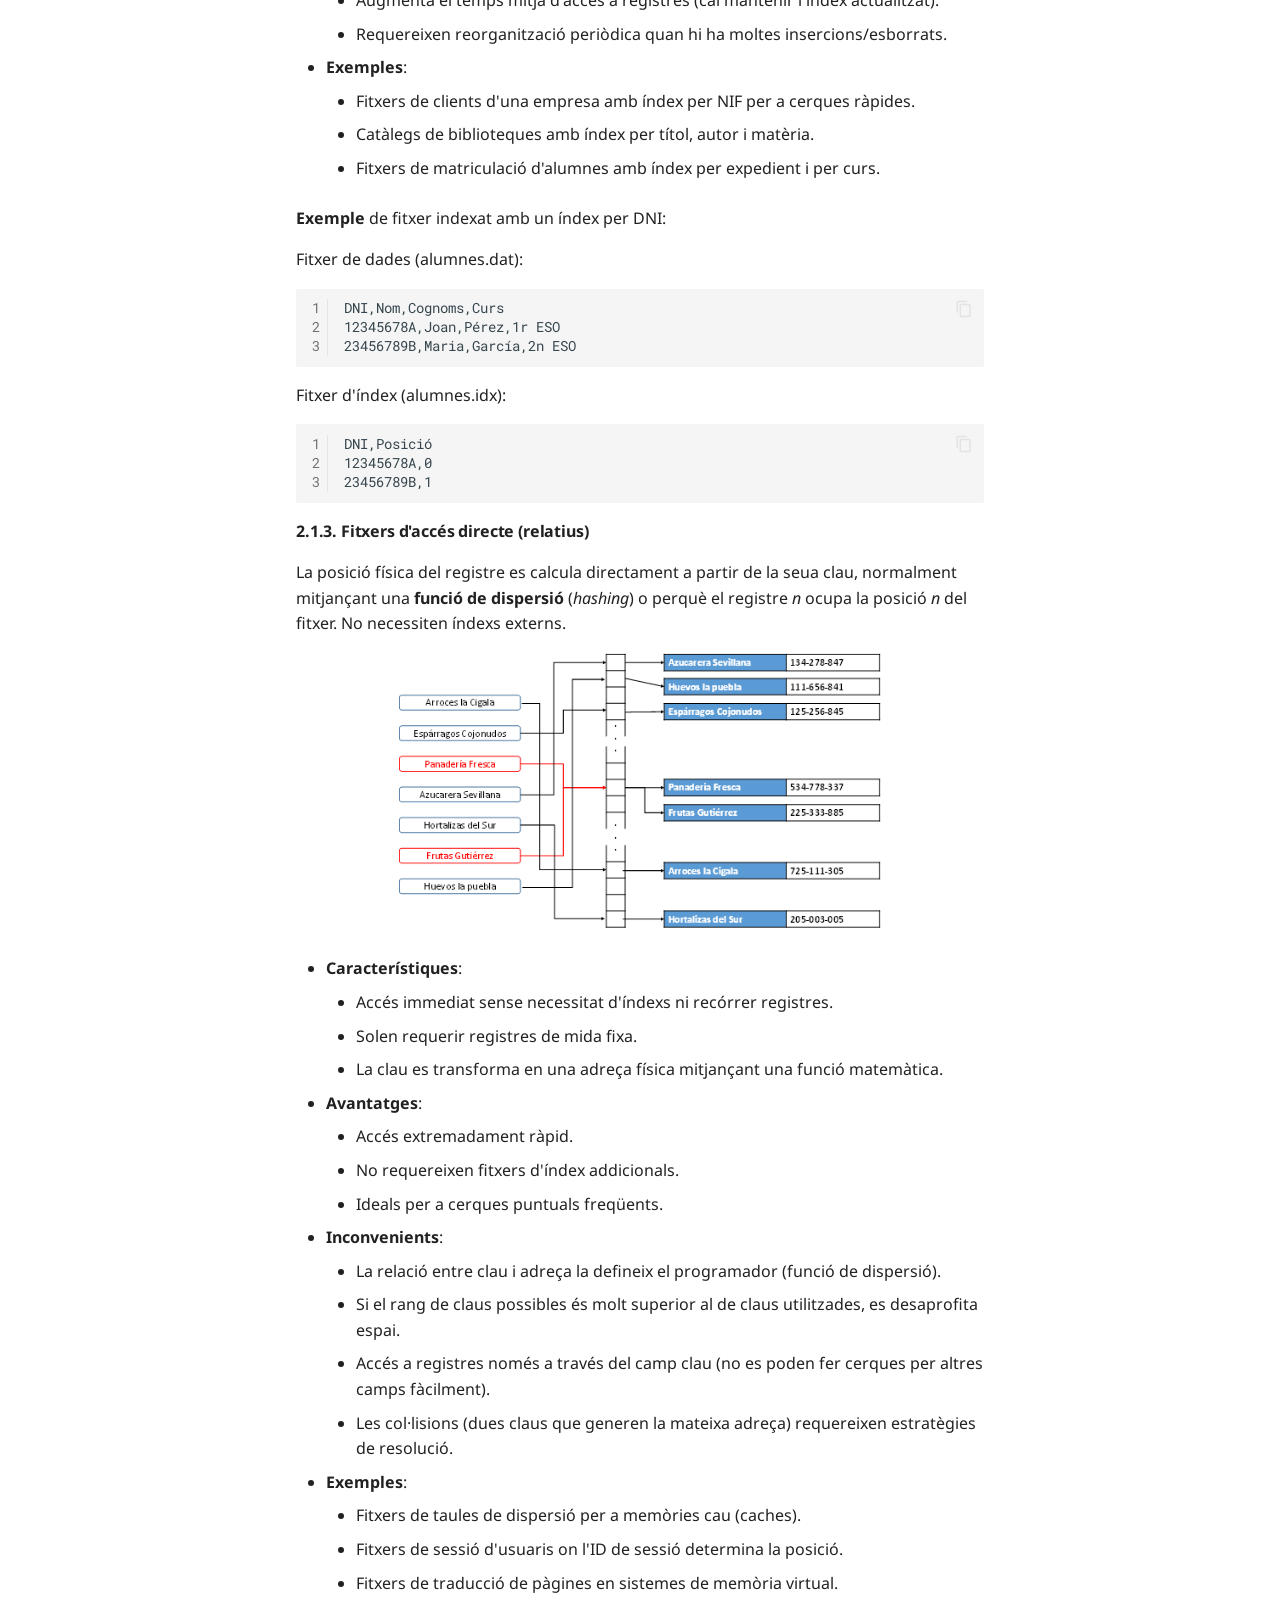
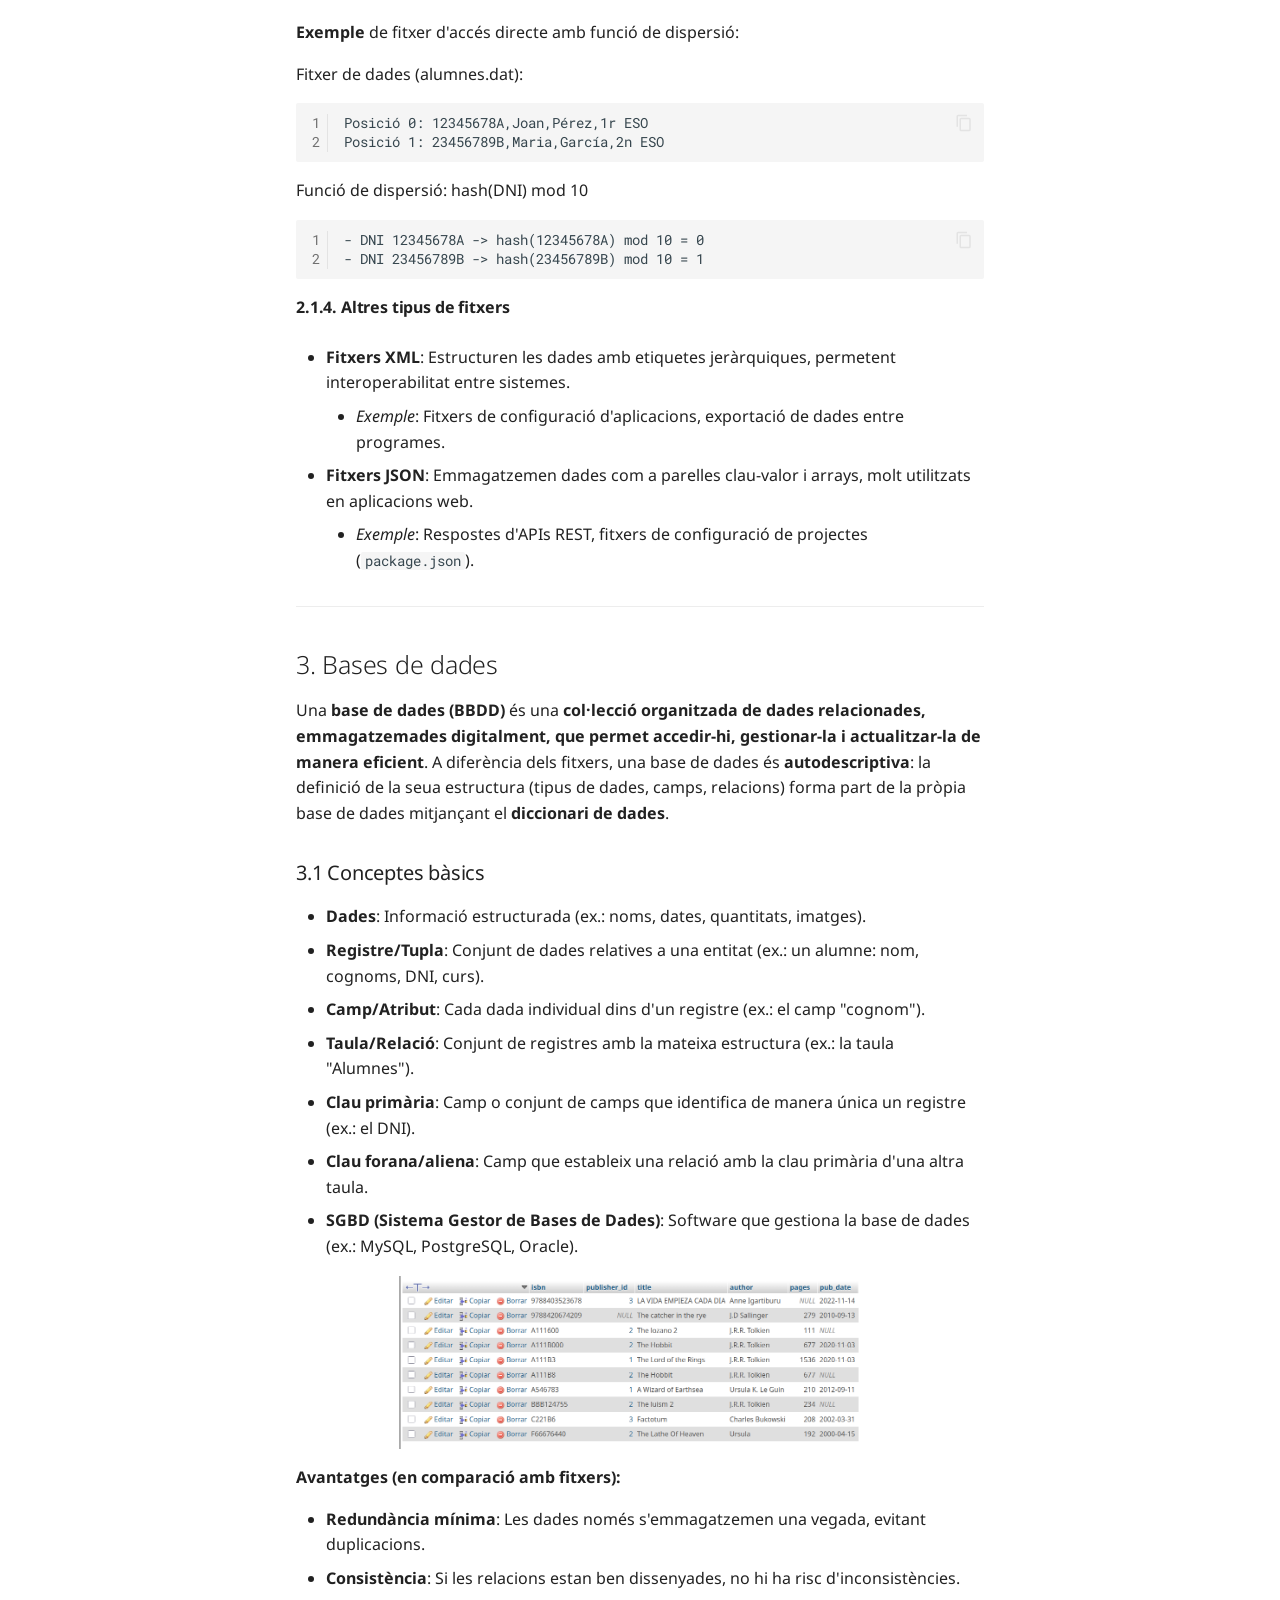
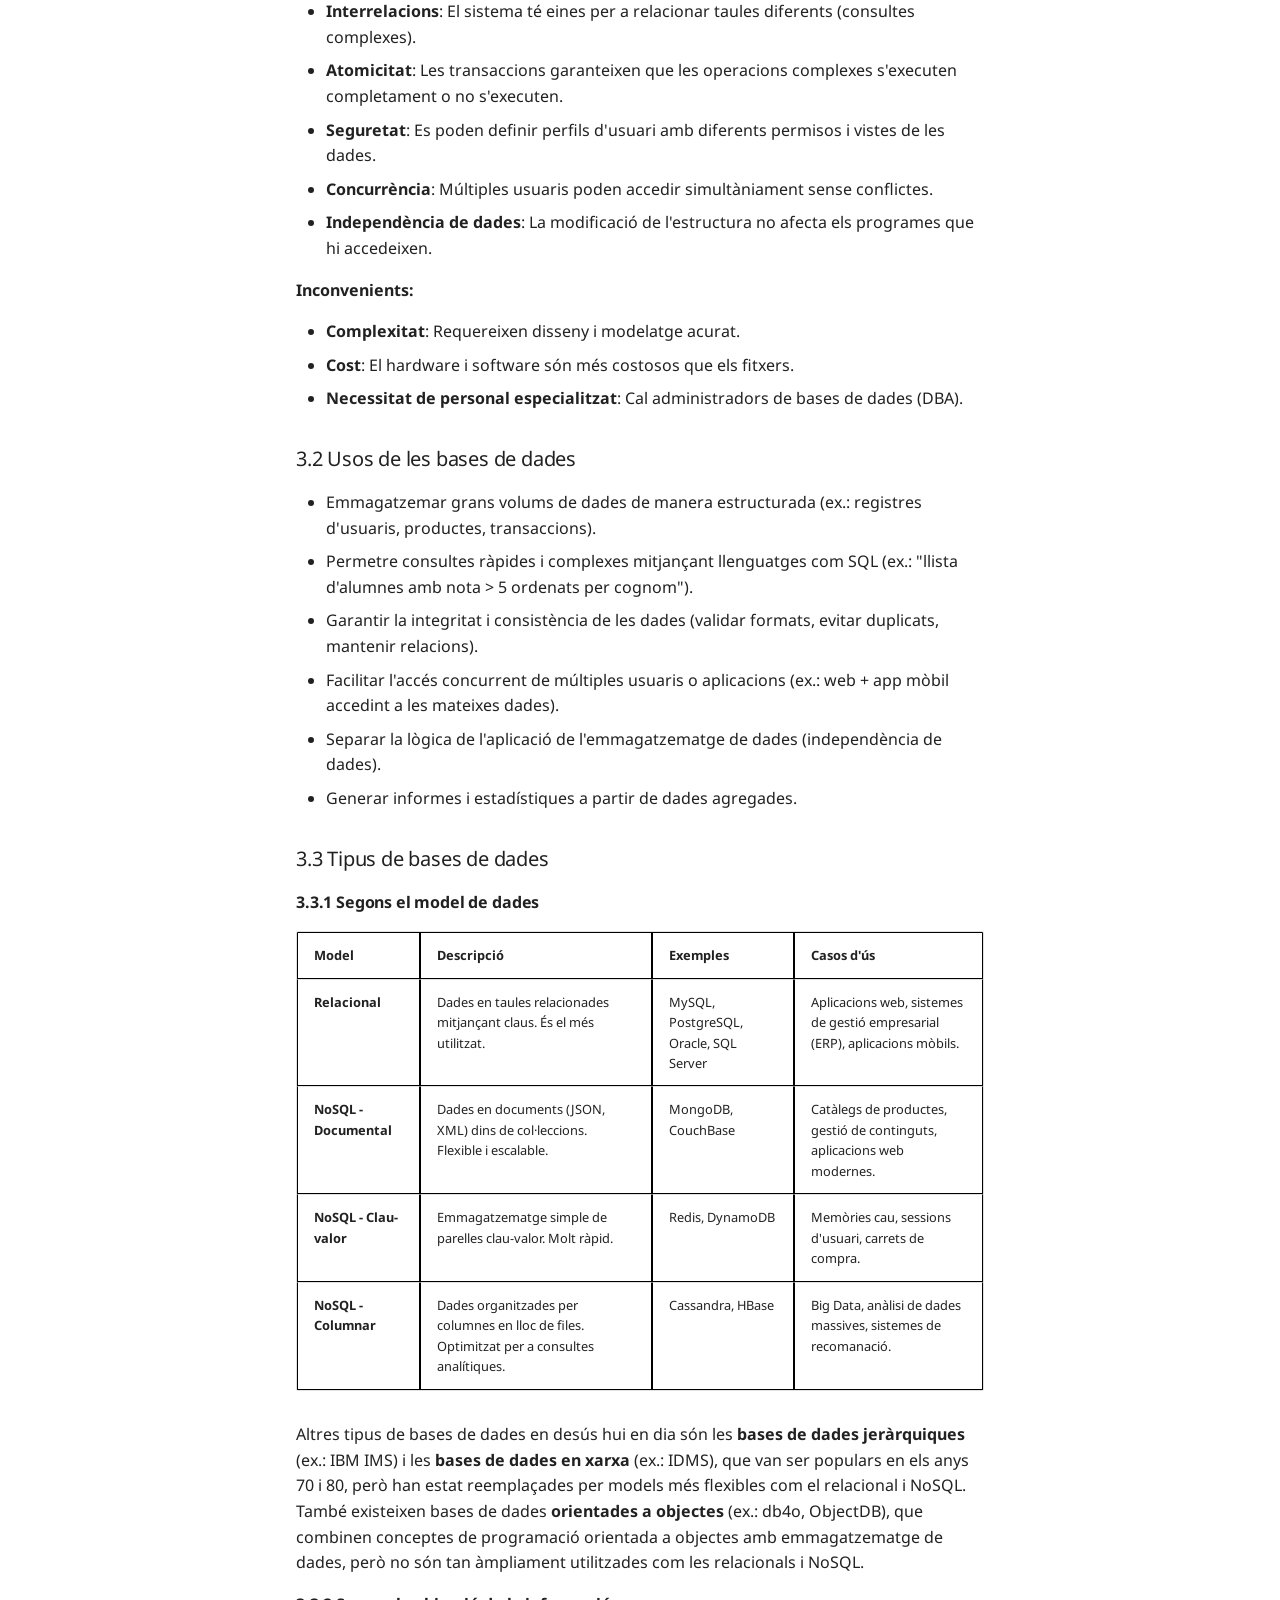
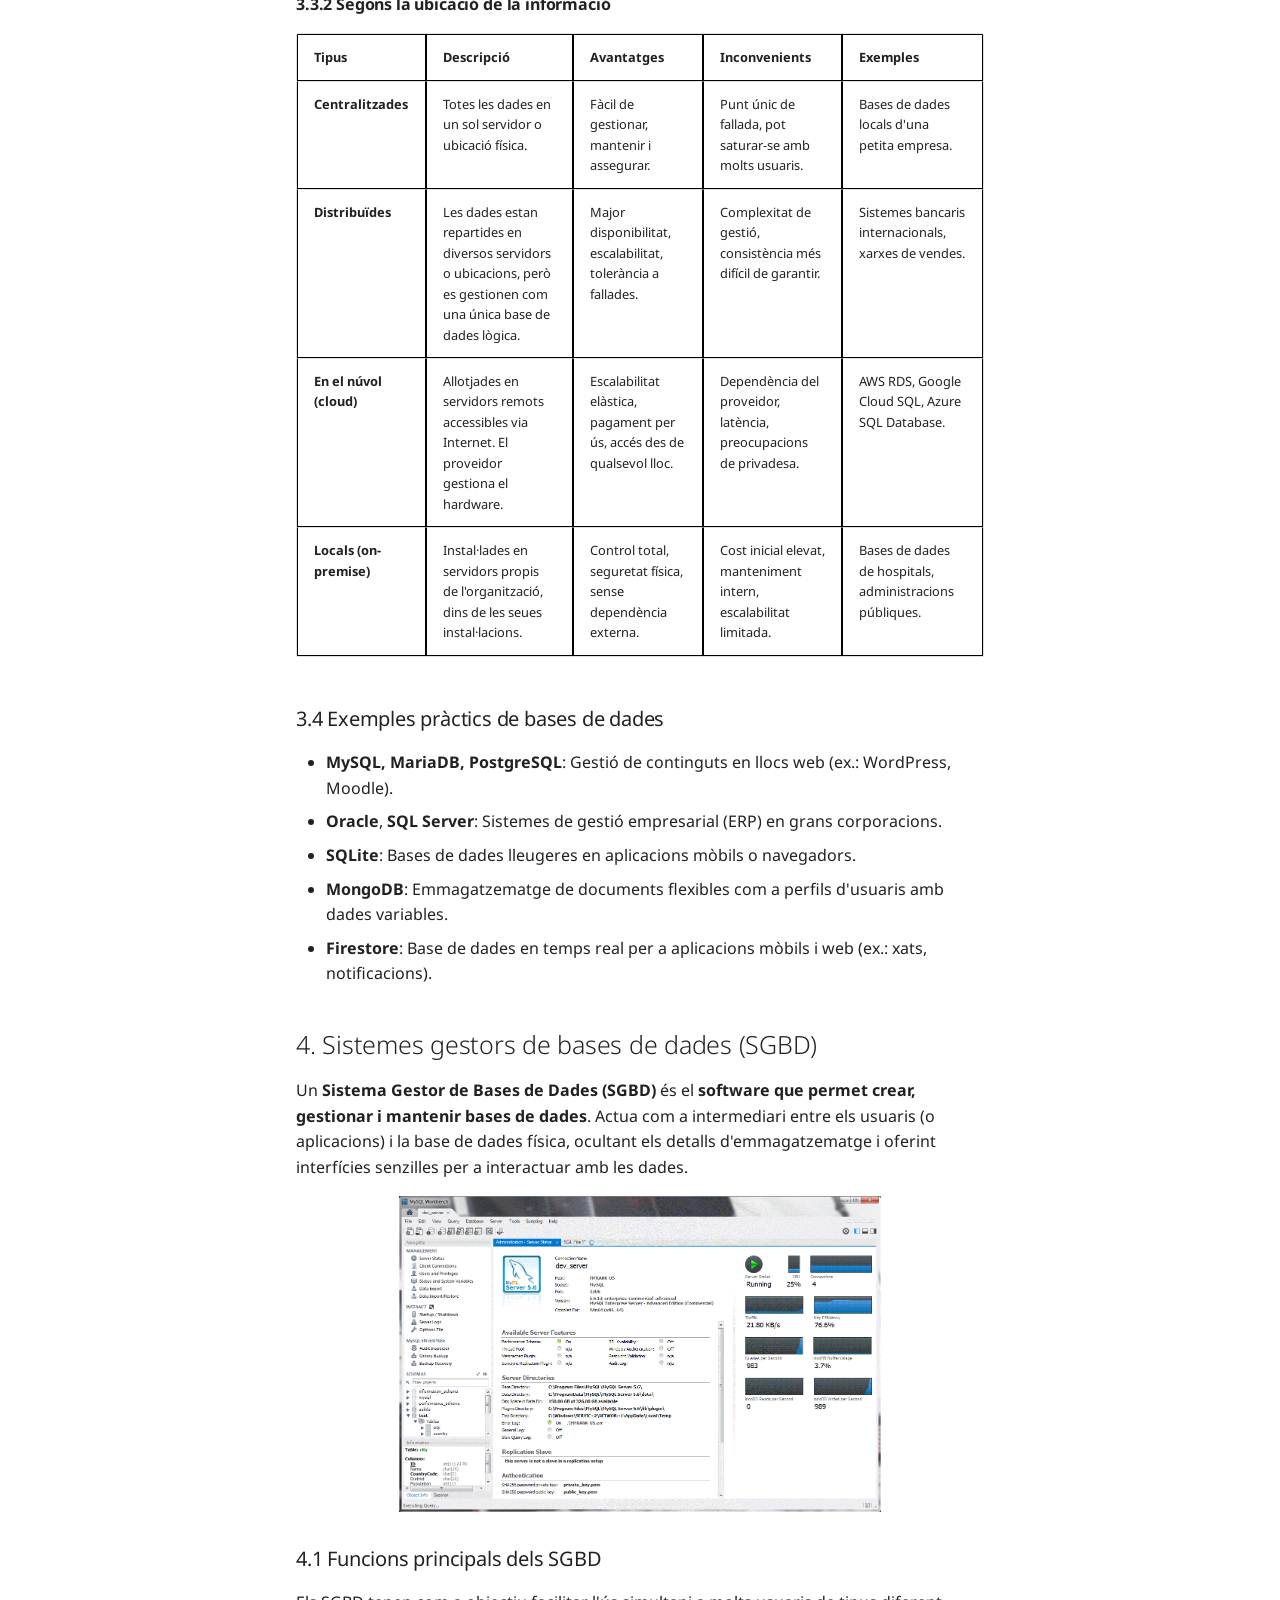
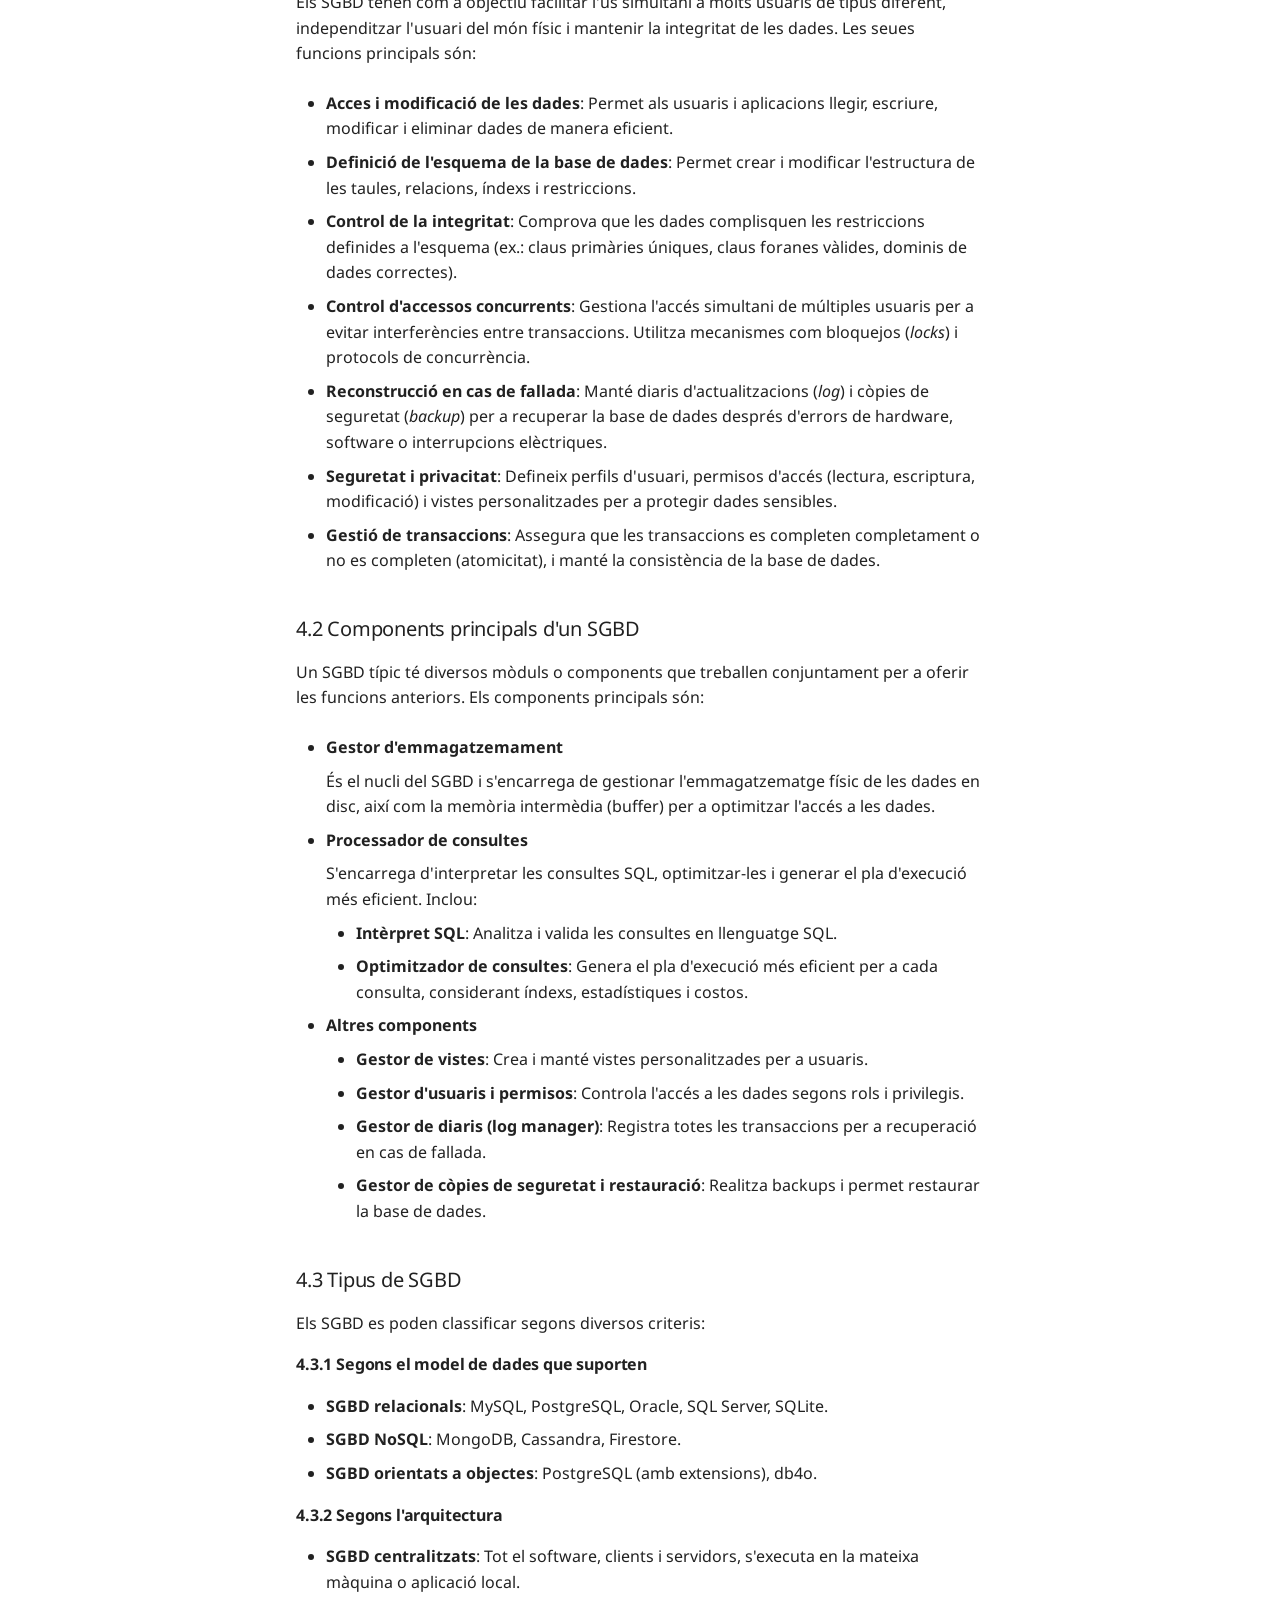
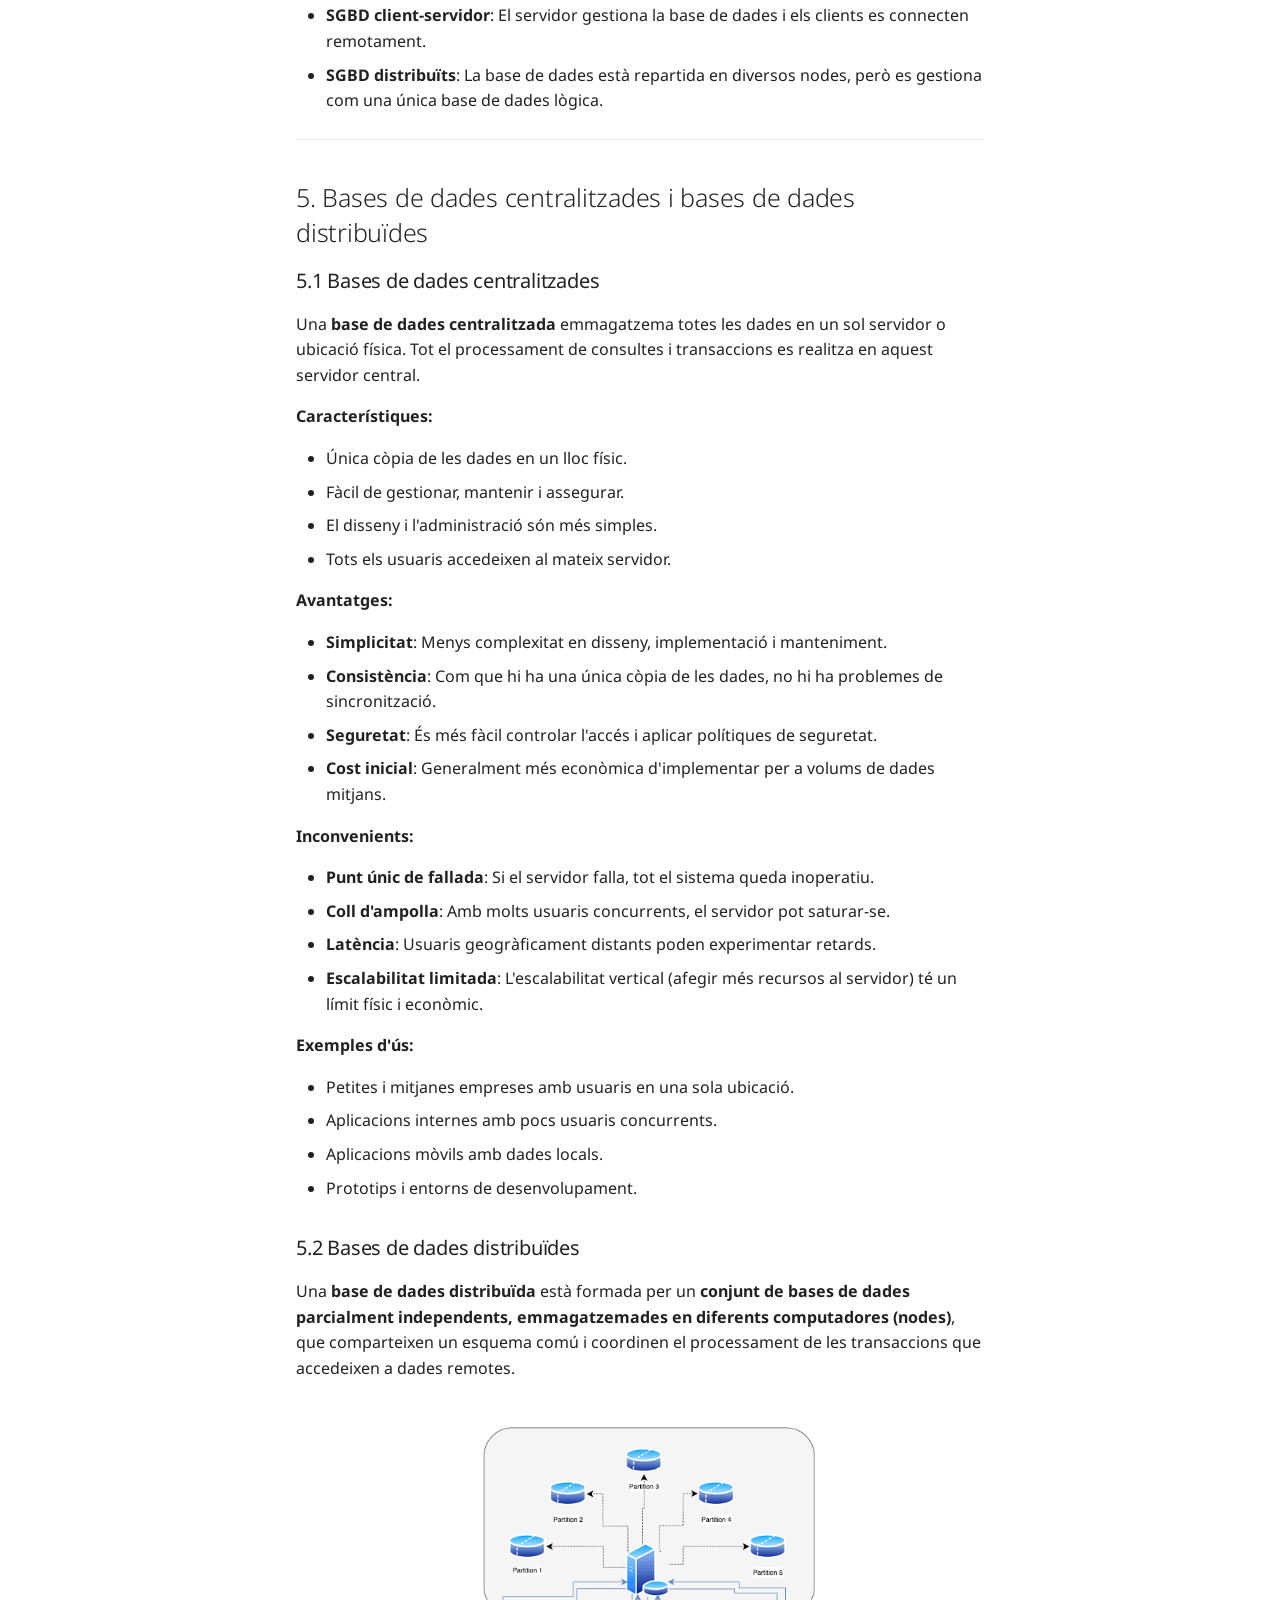
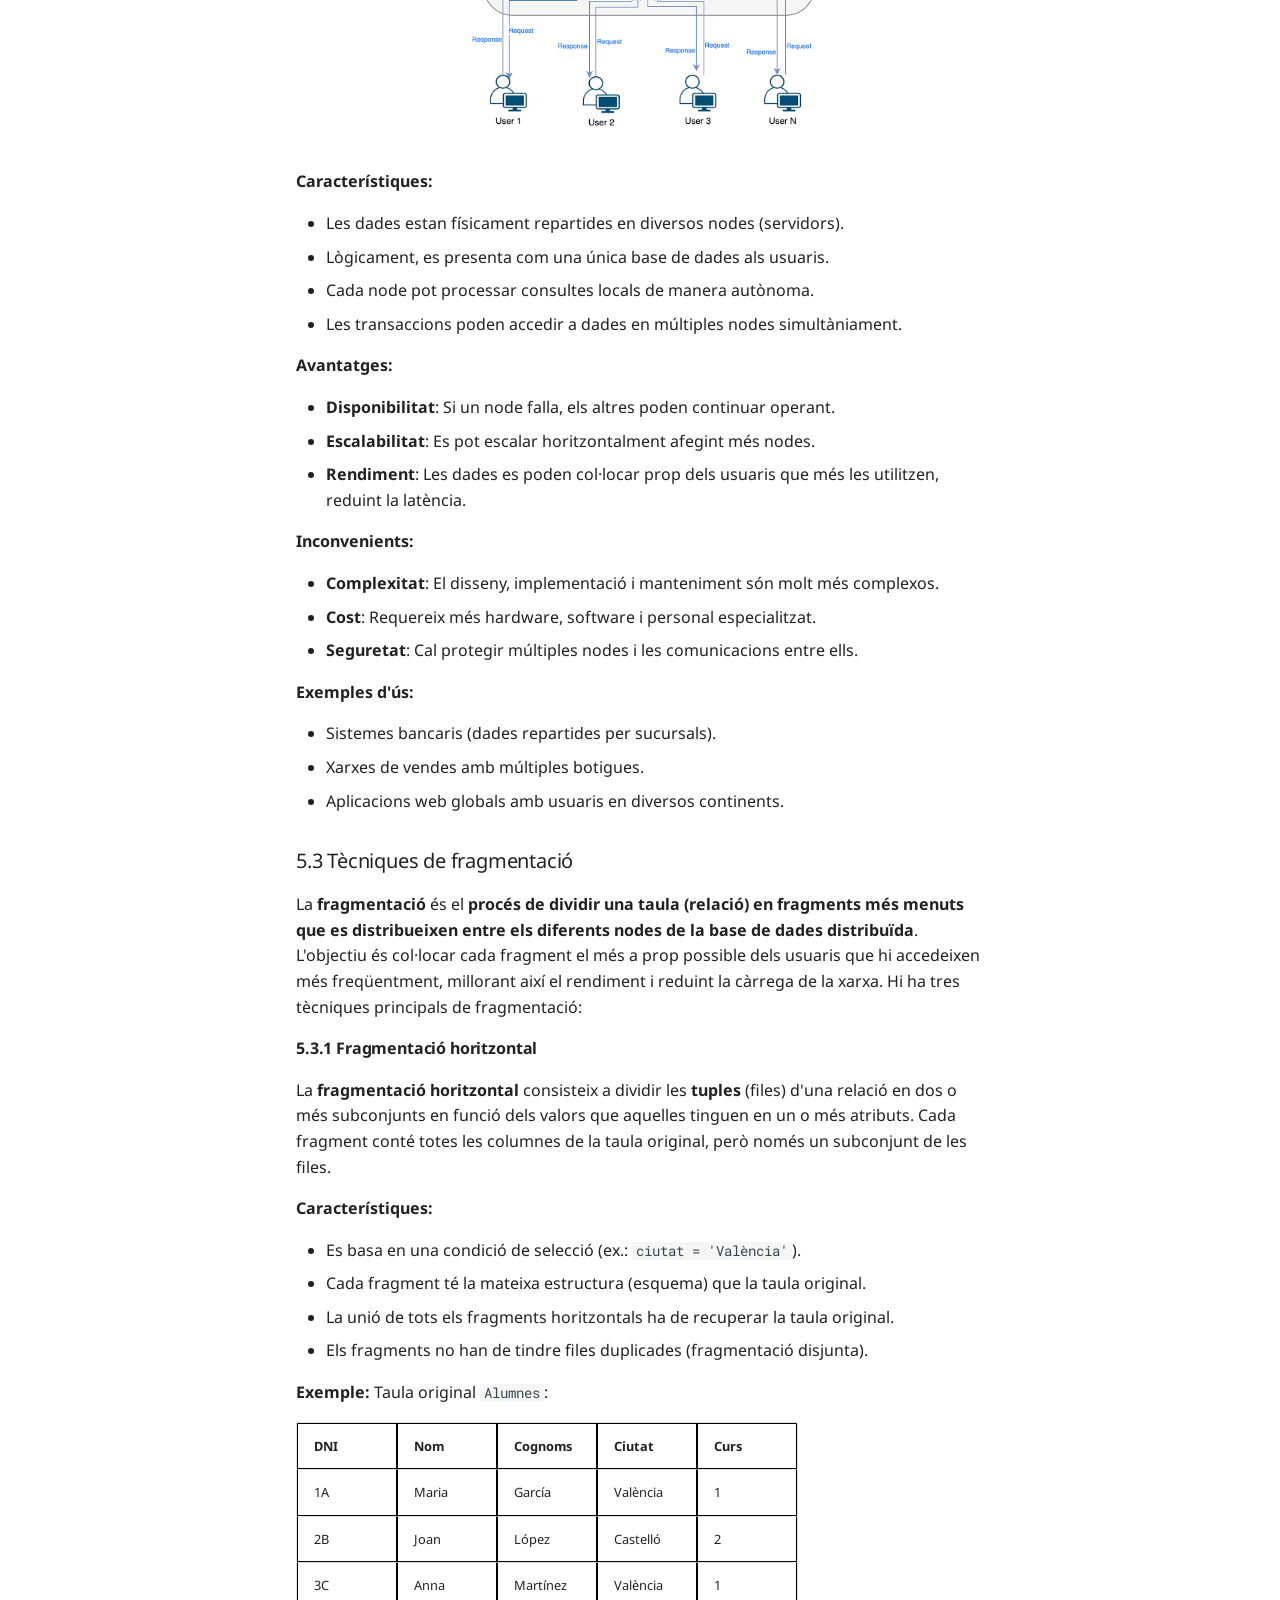
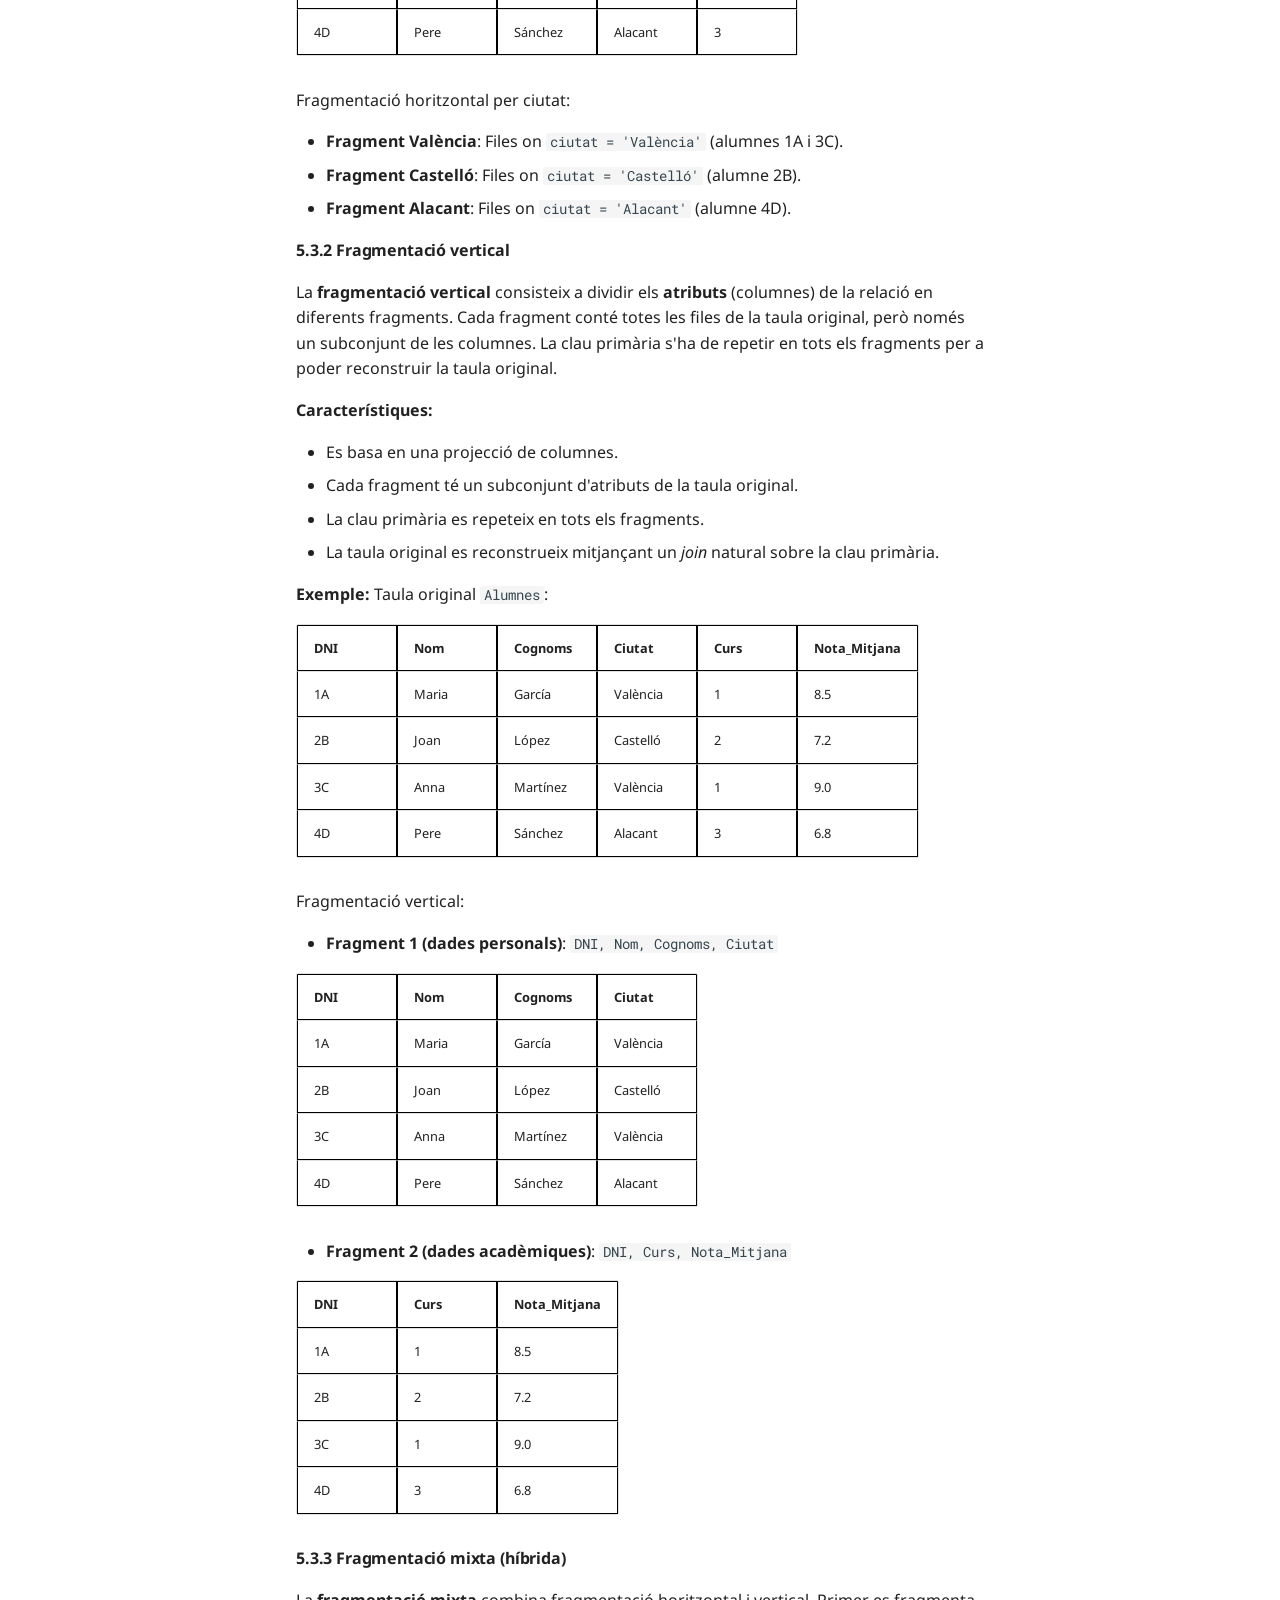
==== commit 9008ffb3: "doing 3.2" ====
--- a/U01 Introducció a les Bases de Dades/UD1/index.html
+++ b/U01 Introducció a les Bases de Dades/UD1/index.html
@@ -788,6 +788,26 @@
   
   <span class="md-ellipsis">
     Unitat 3.1. Instal·lació de MySQL
+  </span>
+  
+
+      </a>
+    </li>
+  
+
+              
+            
+              
+                
+  
+  
+  
+    <li class="md-nav__item">
+      <a href="../../UD3%20Creacio%20de%20BD/UD3.2/" class="md-nav__link">
+        
+  
+  <span class="md-ellipsis">
+    Unitat 3.2. Creació de BD
   </span>
   
 
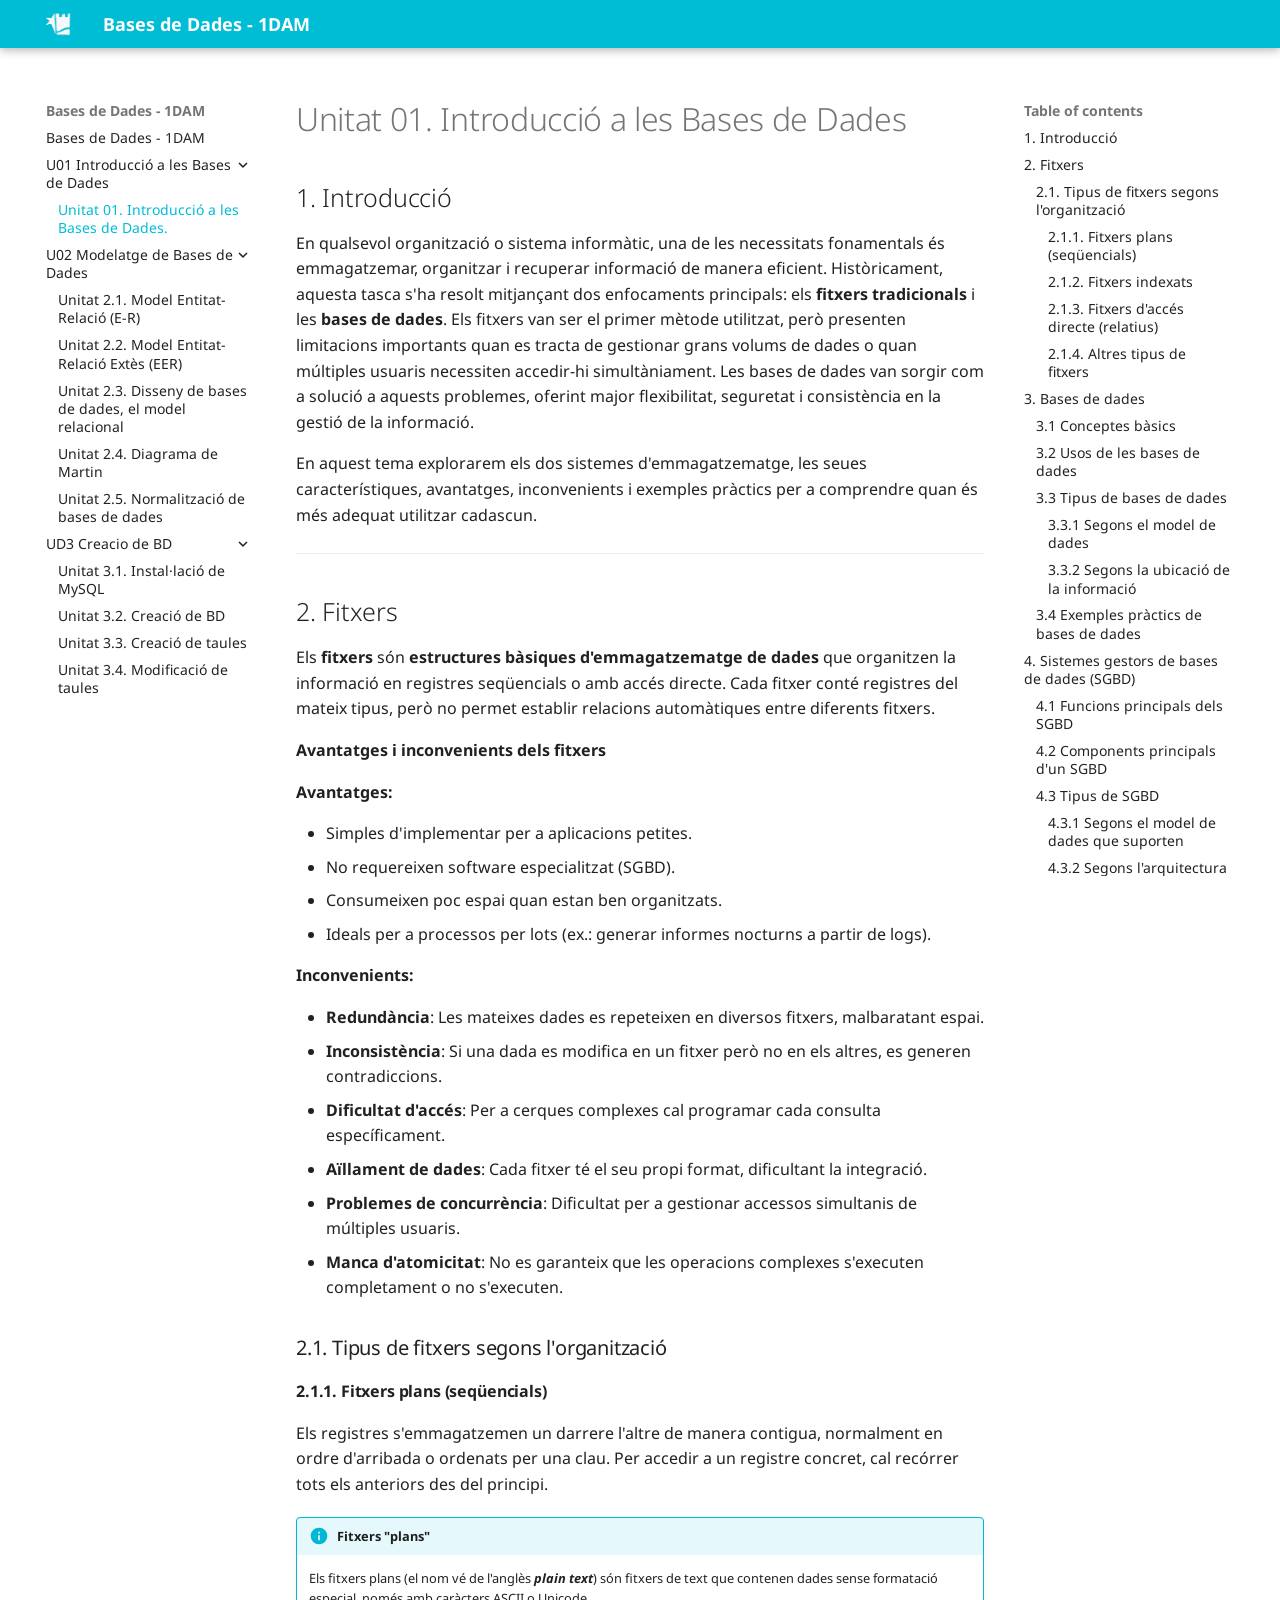
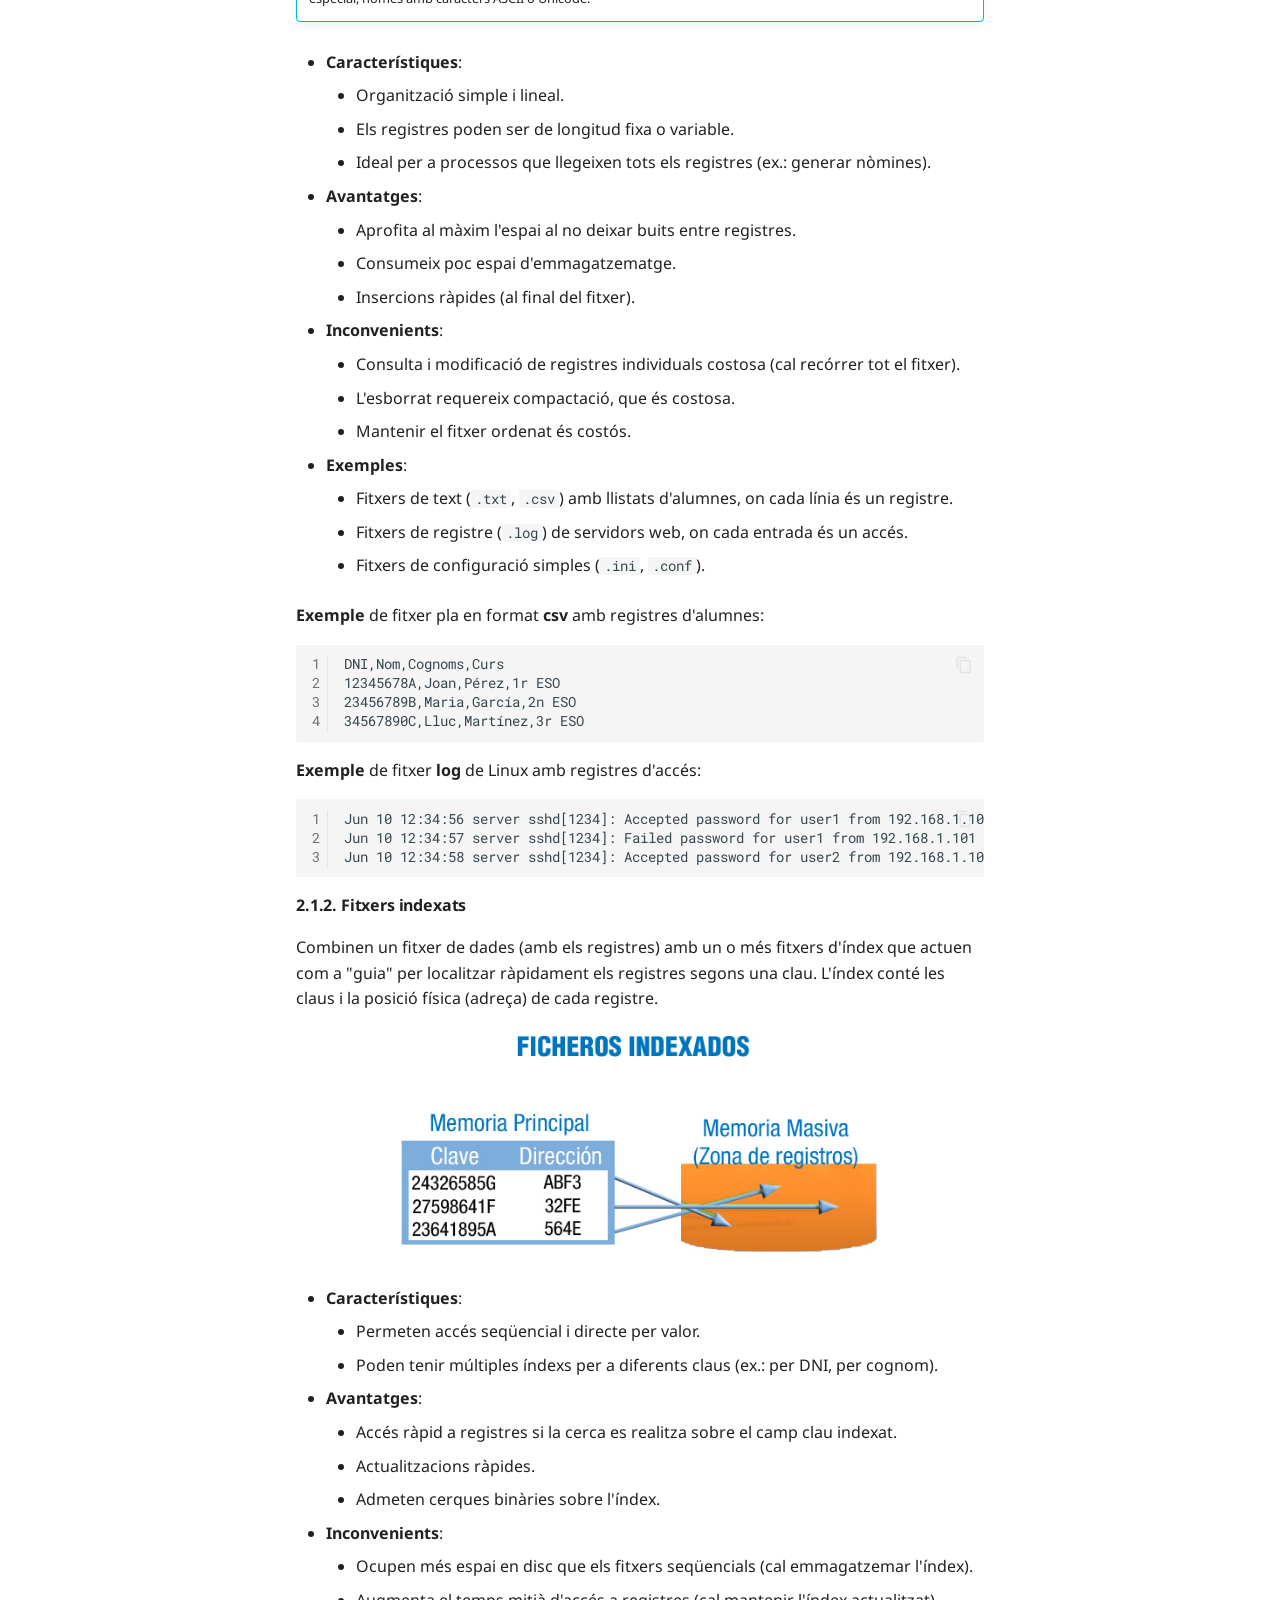
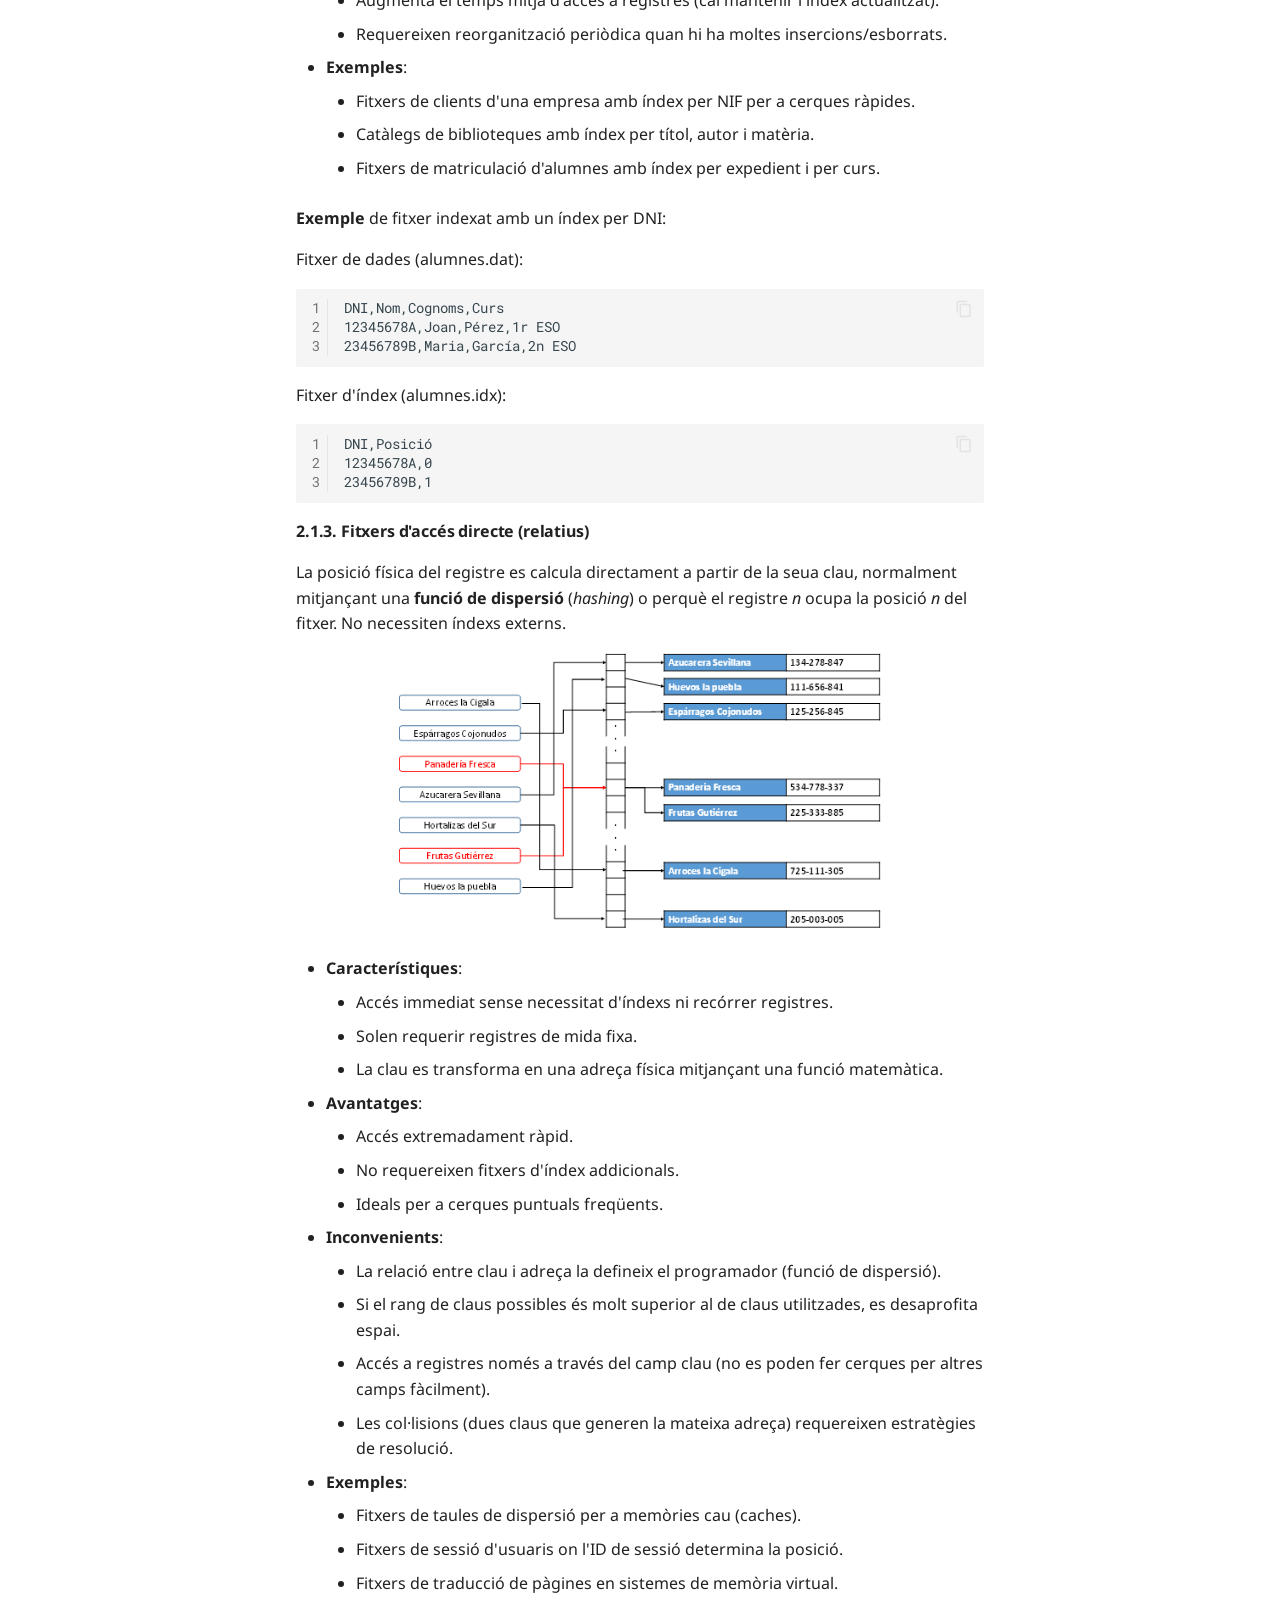
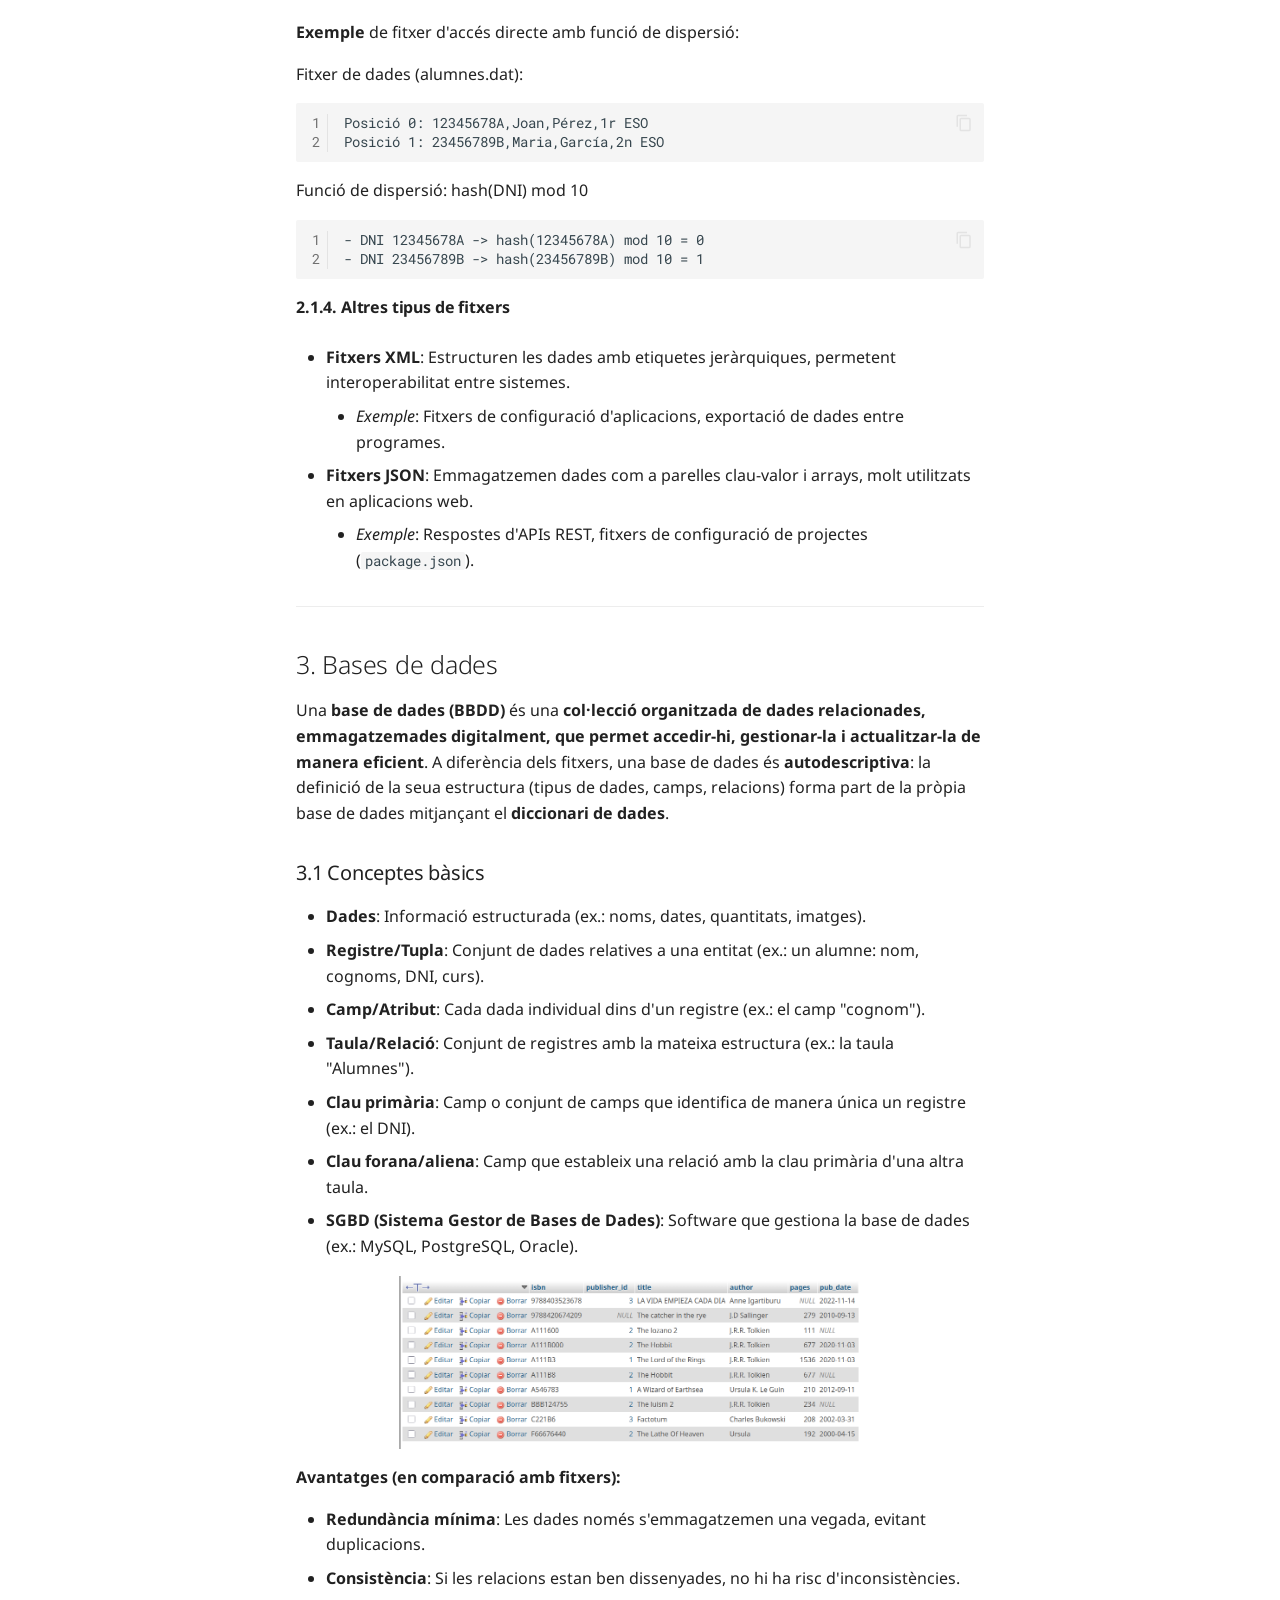
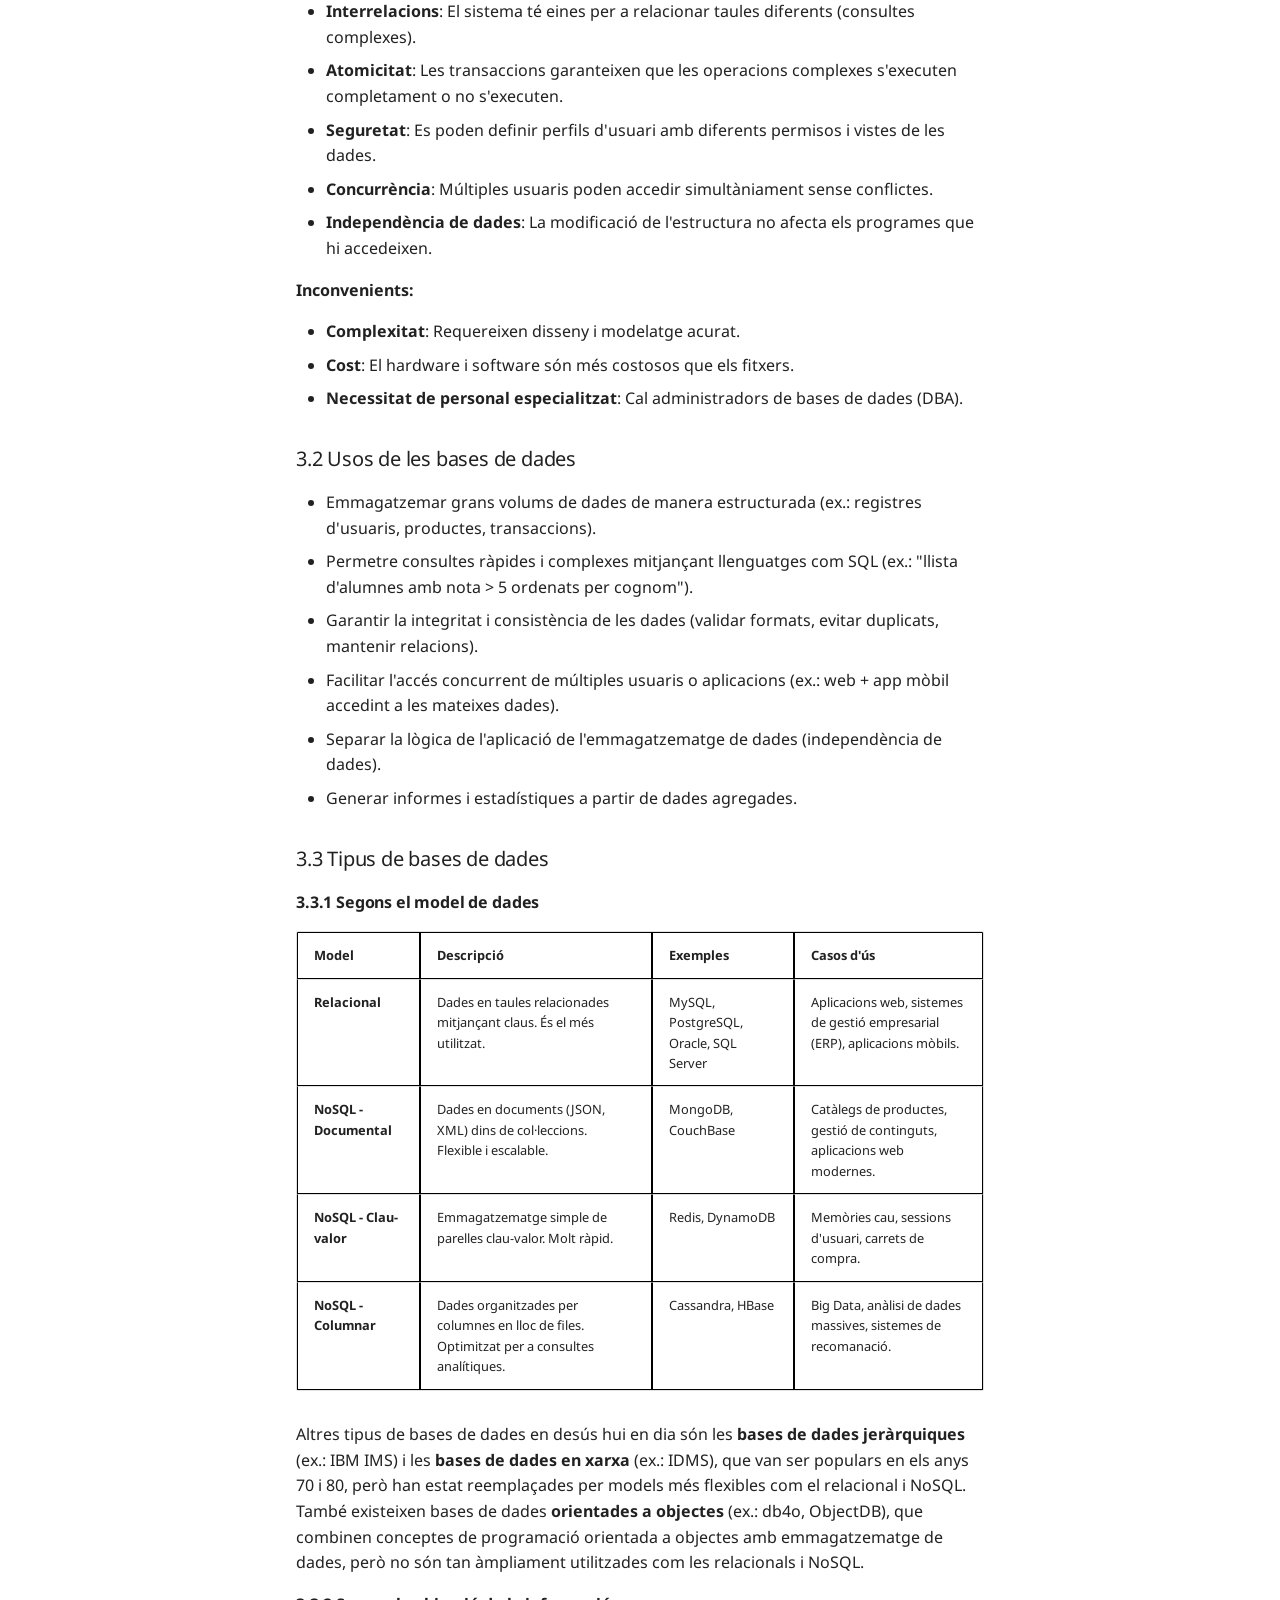
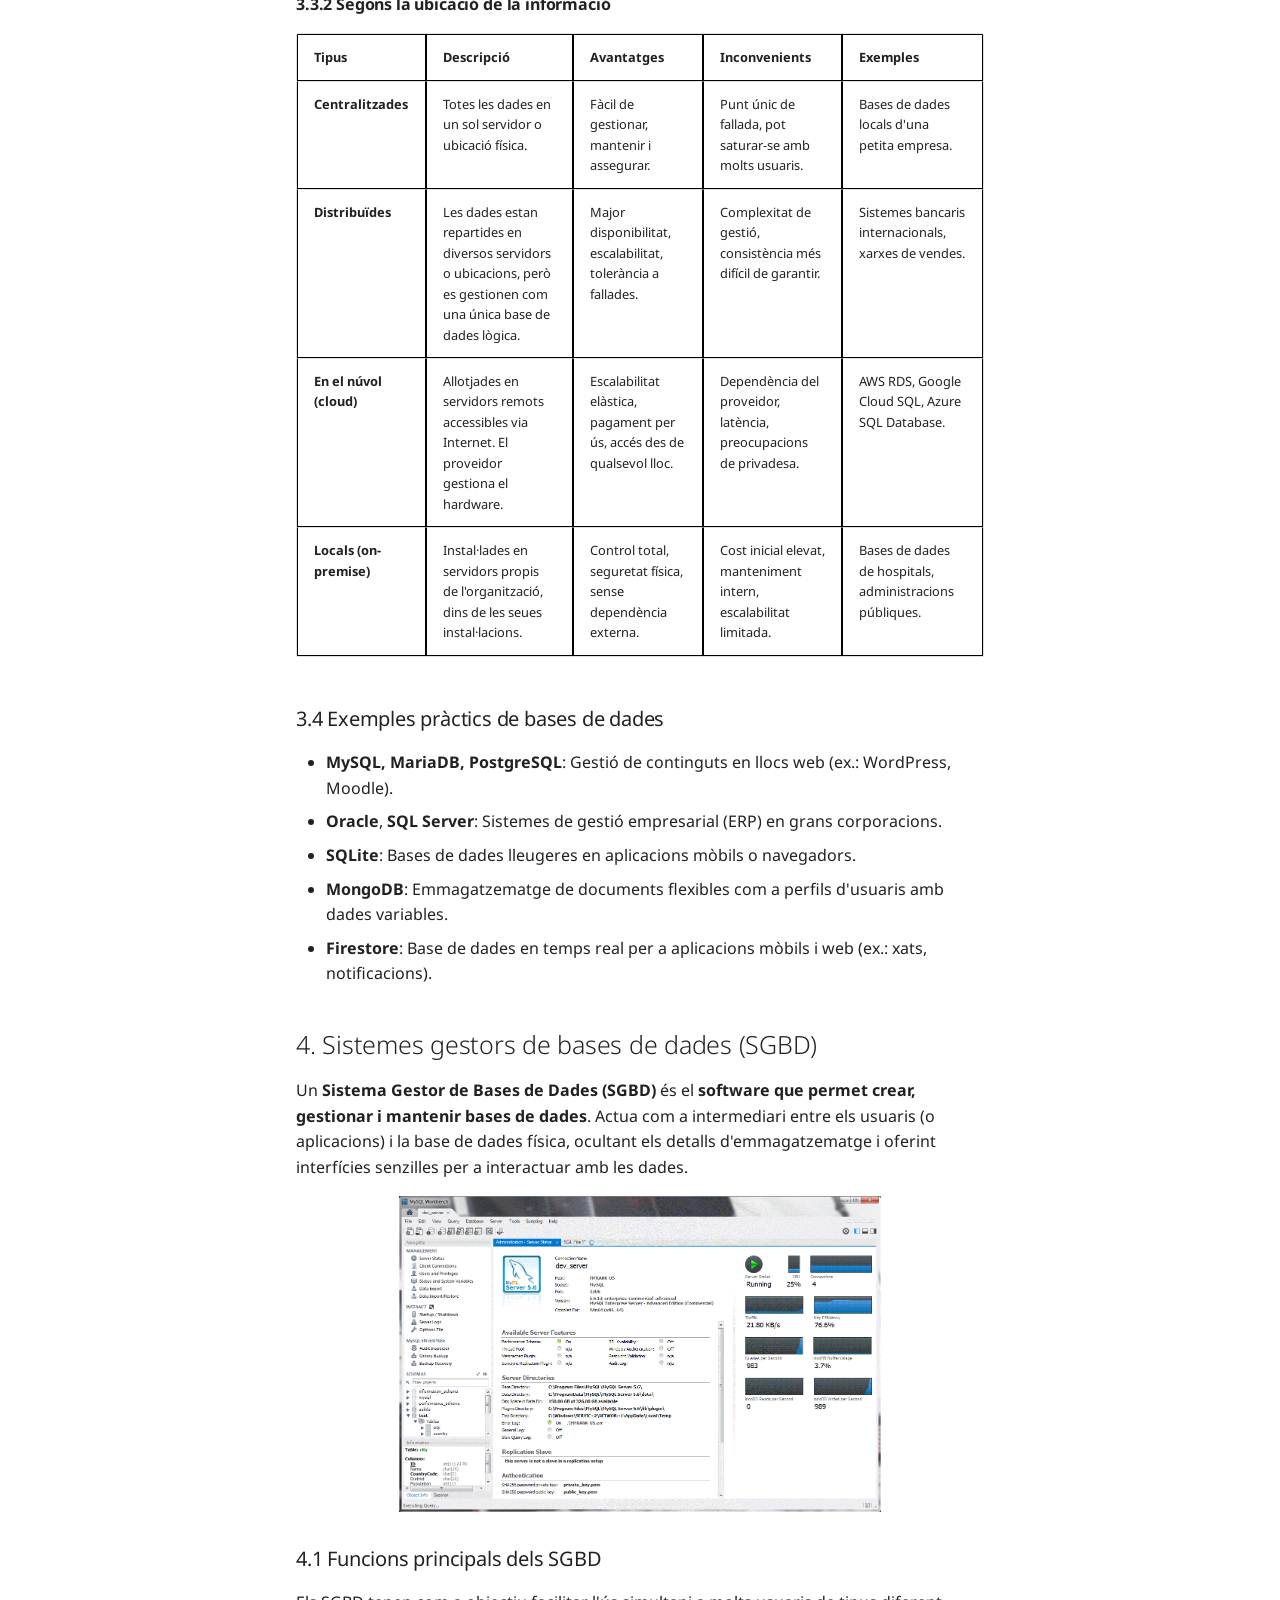
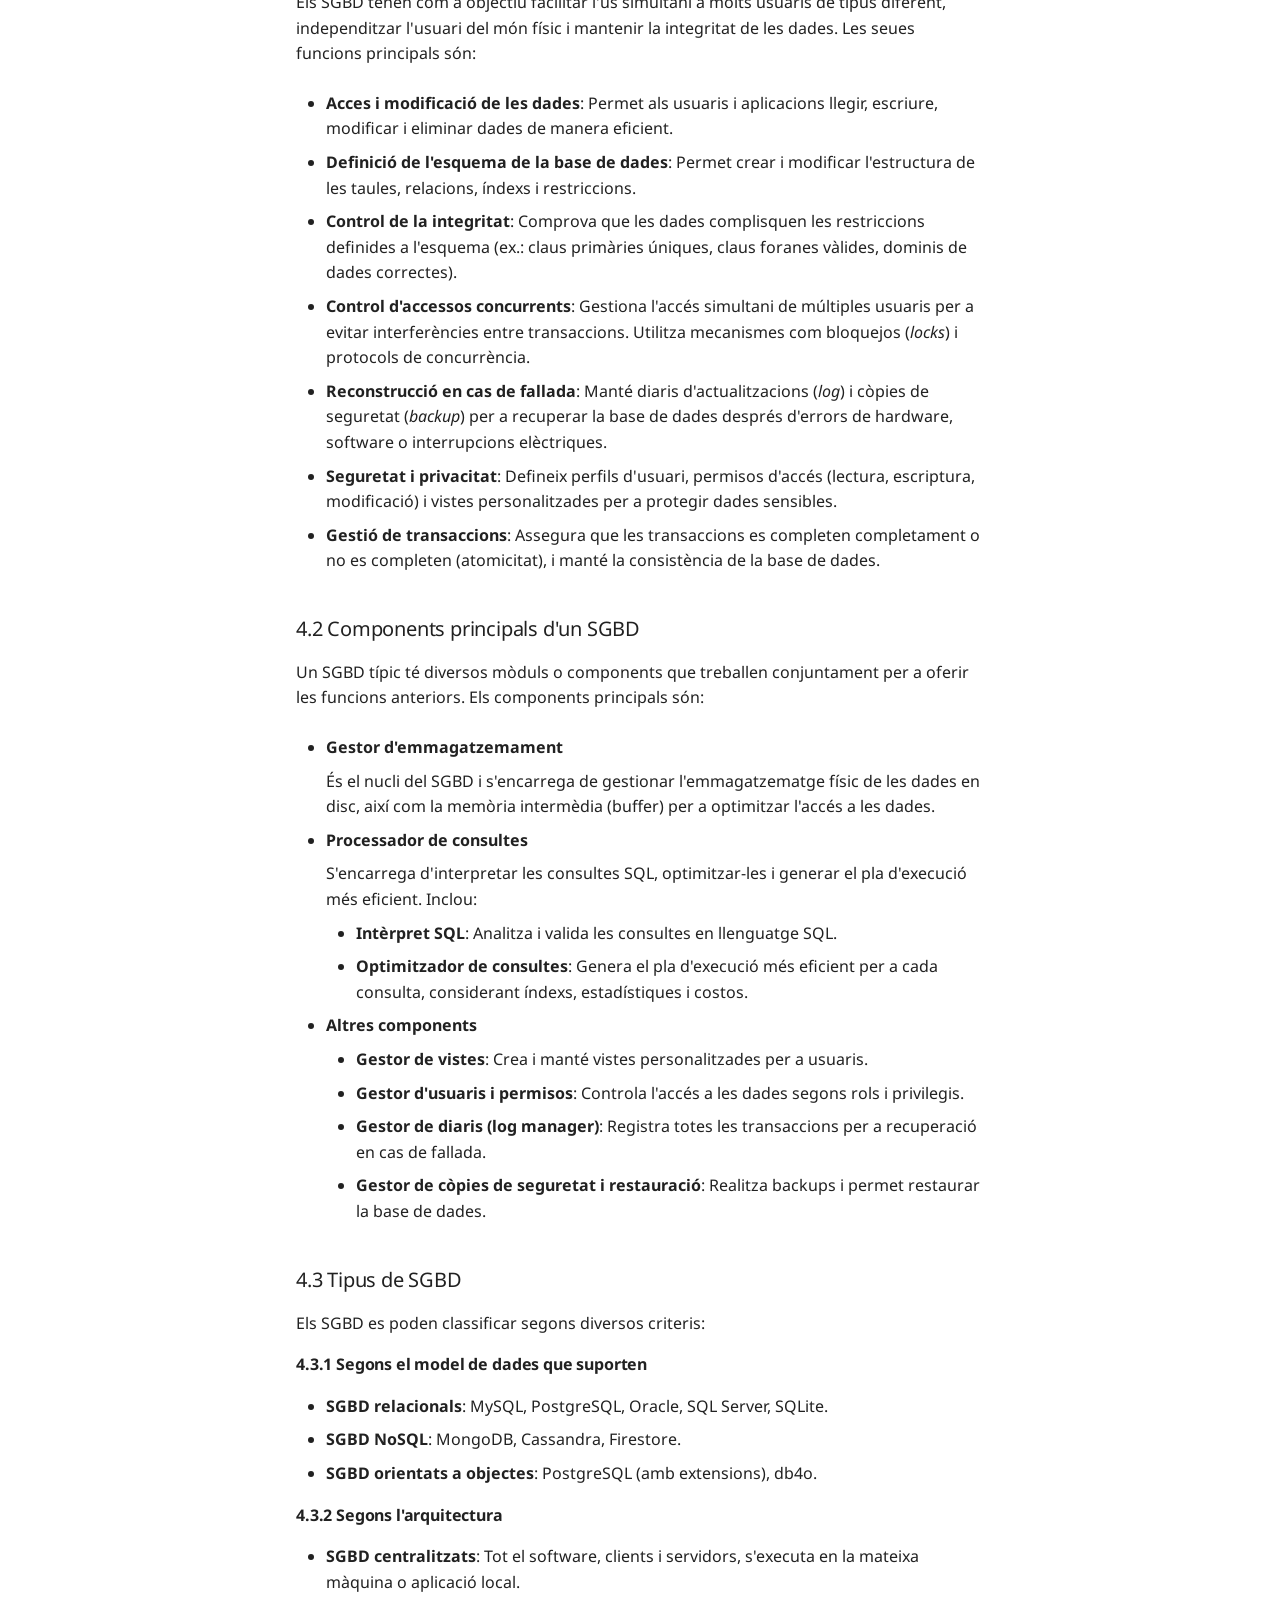
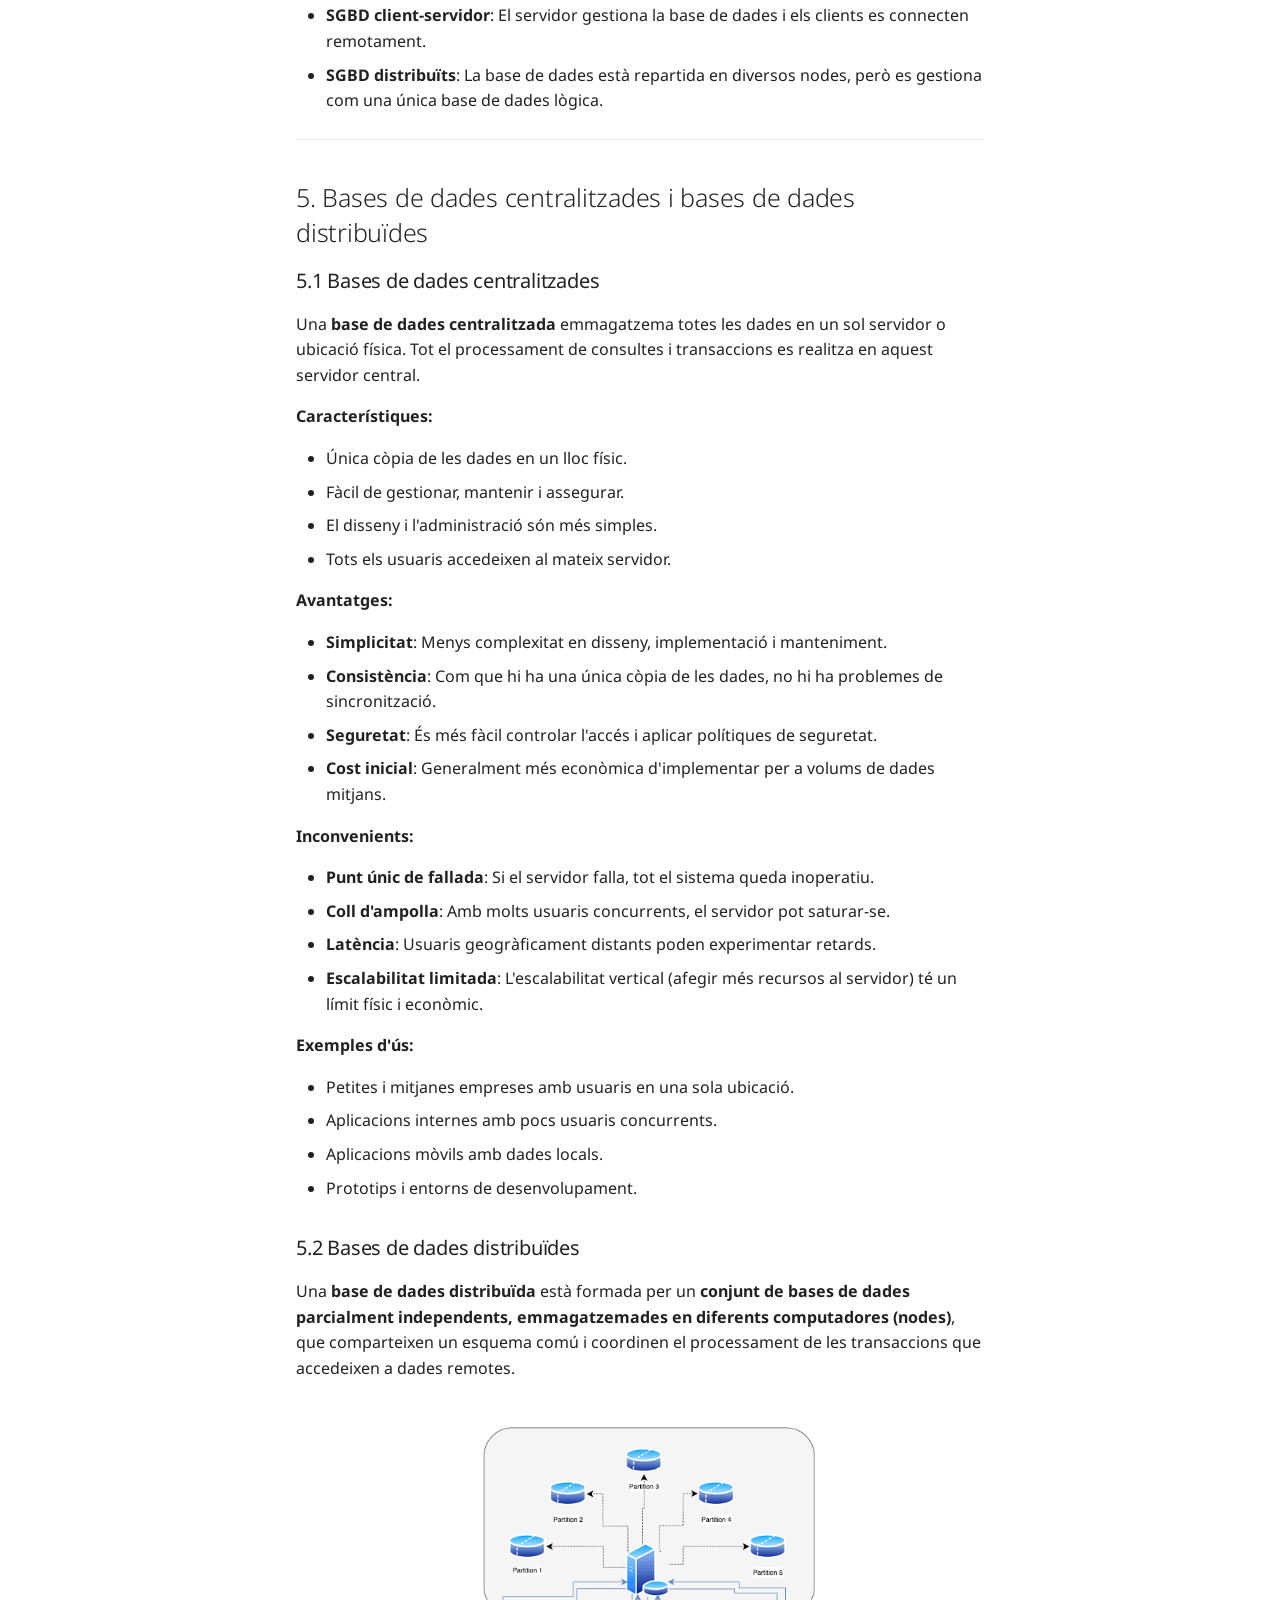
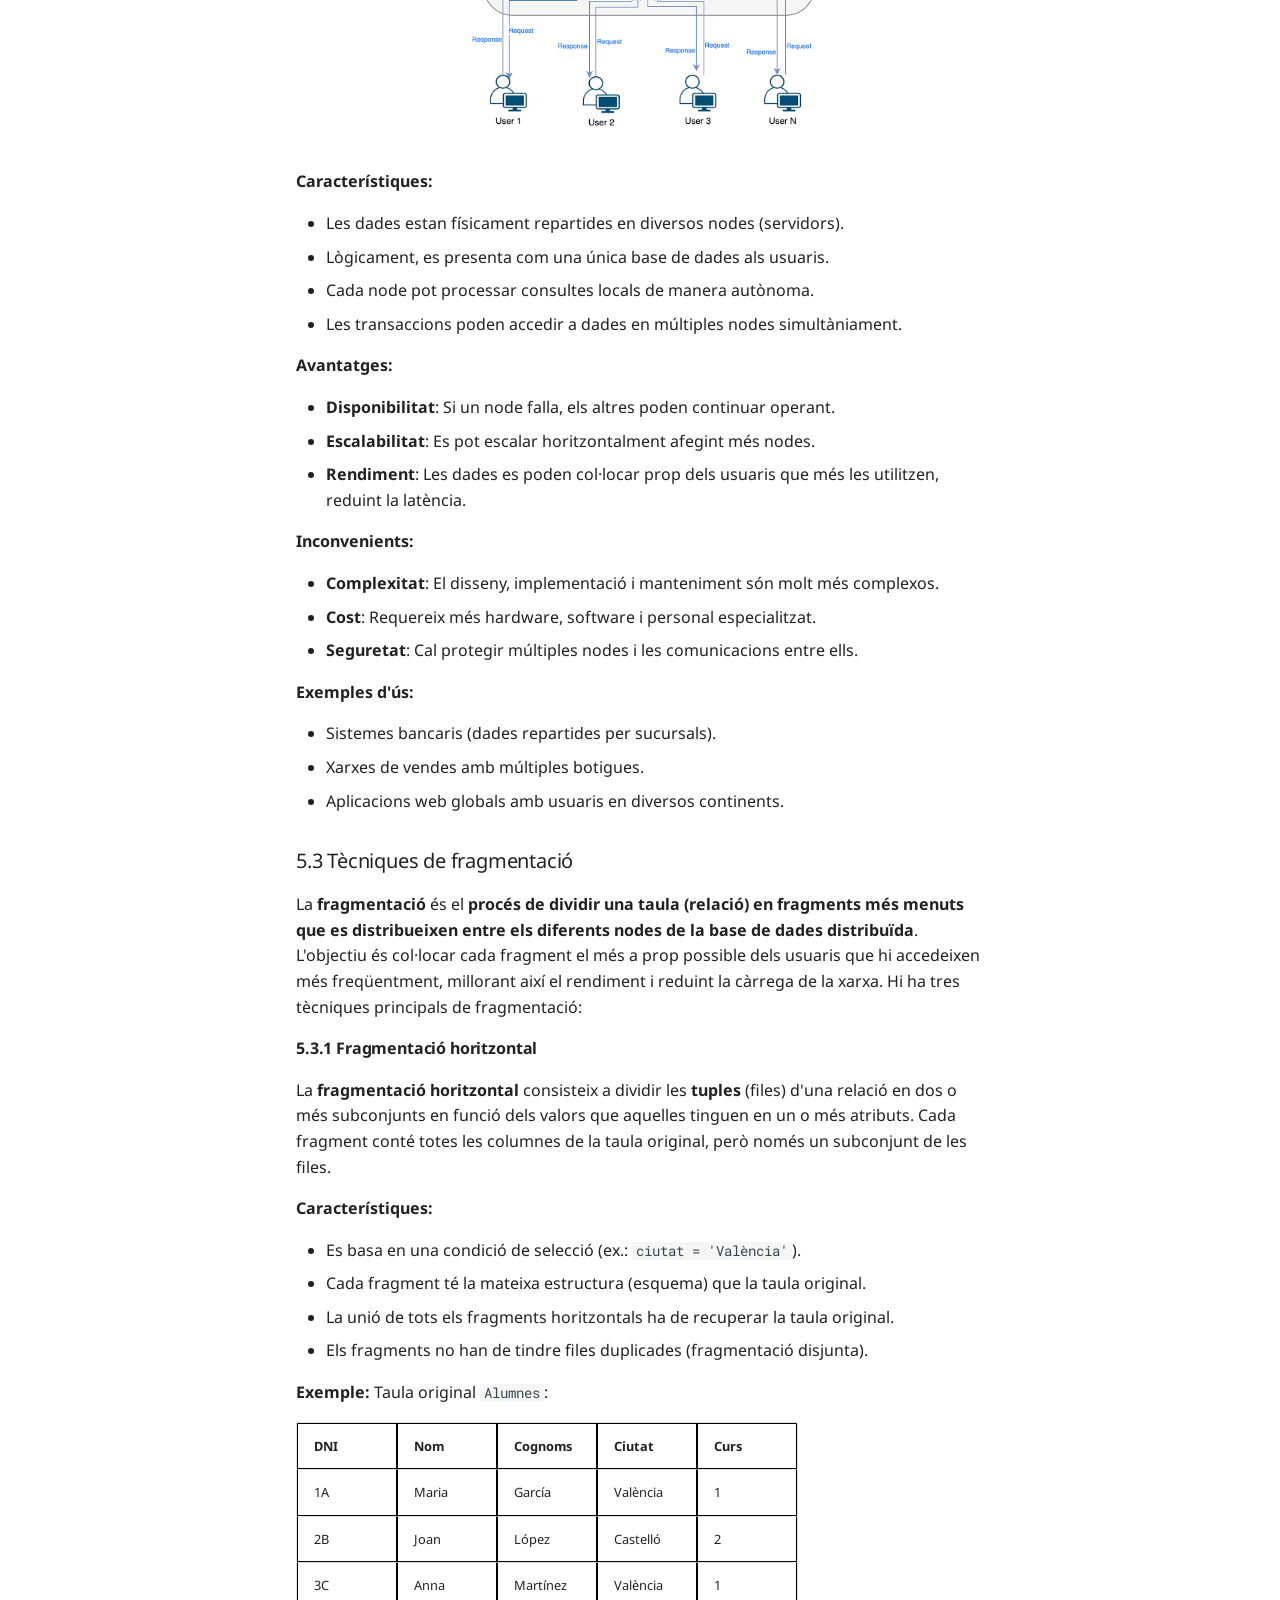
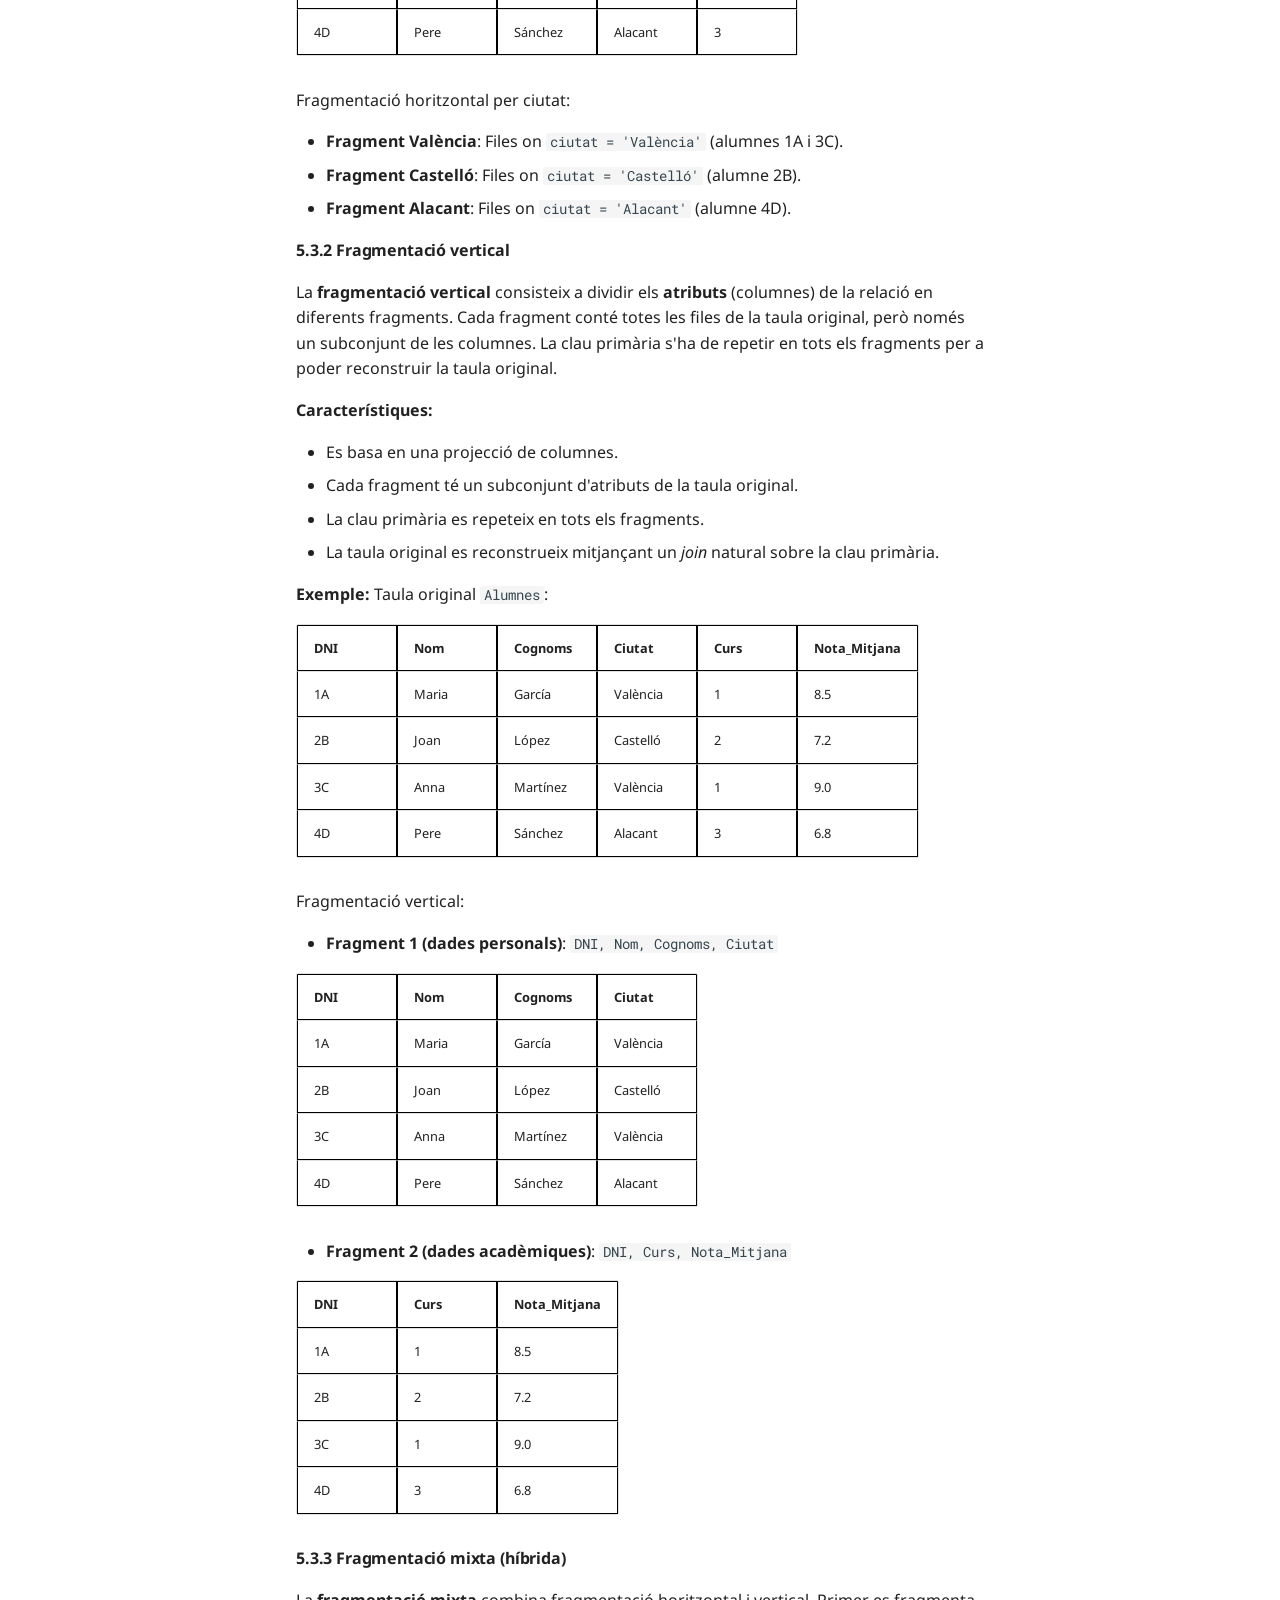
==== commit f9527bd5: "3.3 and 3.4" ====
--- a/U01 Introducció a les Bases de Dades/UD1/index.html
+++ b/U01 Introducció a les Bases de Dades/UD1/index.html
@@ -808,6 +808,46 @@
   
   <span class="md-ellipsis">
     Unitat 3.2. Creació de BD
+  </span>
+  
+
+      </a>
+    </li>
+  
+
+              
+            
+              
+                
+  
+  
+  
+    <li class="md-nav__item">
+      <a href="../../UD3%20Creacio%20de%20BD/UD3.3/" class="md-nav__link">
+        
+  
+  <span class="md-ellipsis">
+    Unitat 3.3. Creació de taules
+  </span>
+  
+
+      </a>
+    </li>
+  
+
+              
+            
+              
+                
+  
+  
+  
+    <li class="md-nav__item">
+      <a href="../../UD3%20Creacio%20de%20BD/UD3.4/" class="md-nav__link">
+        
+  
+  <span class="md-ellipsis">
+    Unitat 3.4. Modificació de taules
   </span>
   
 
